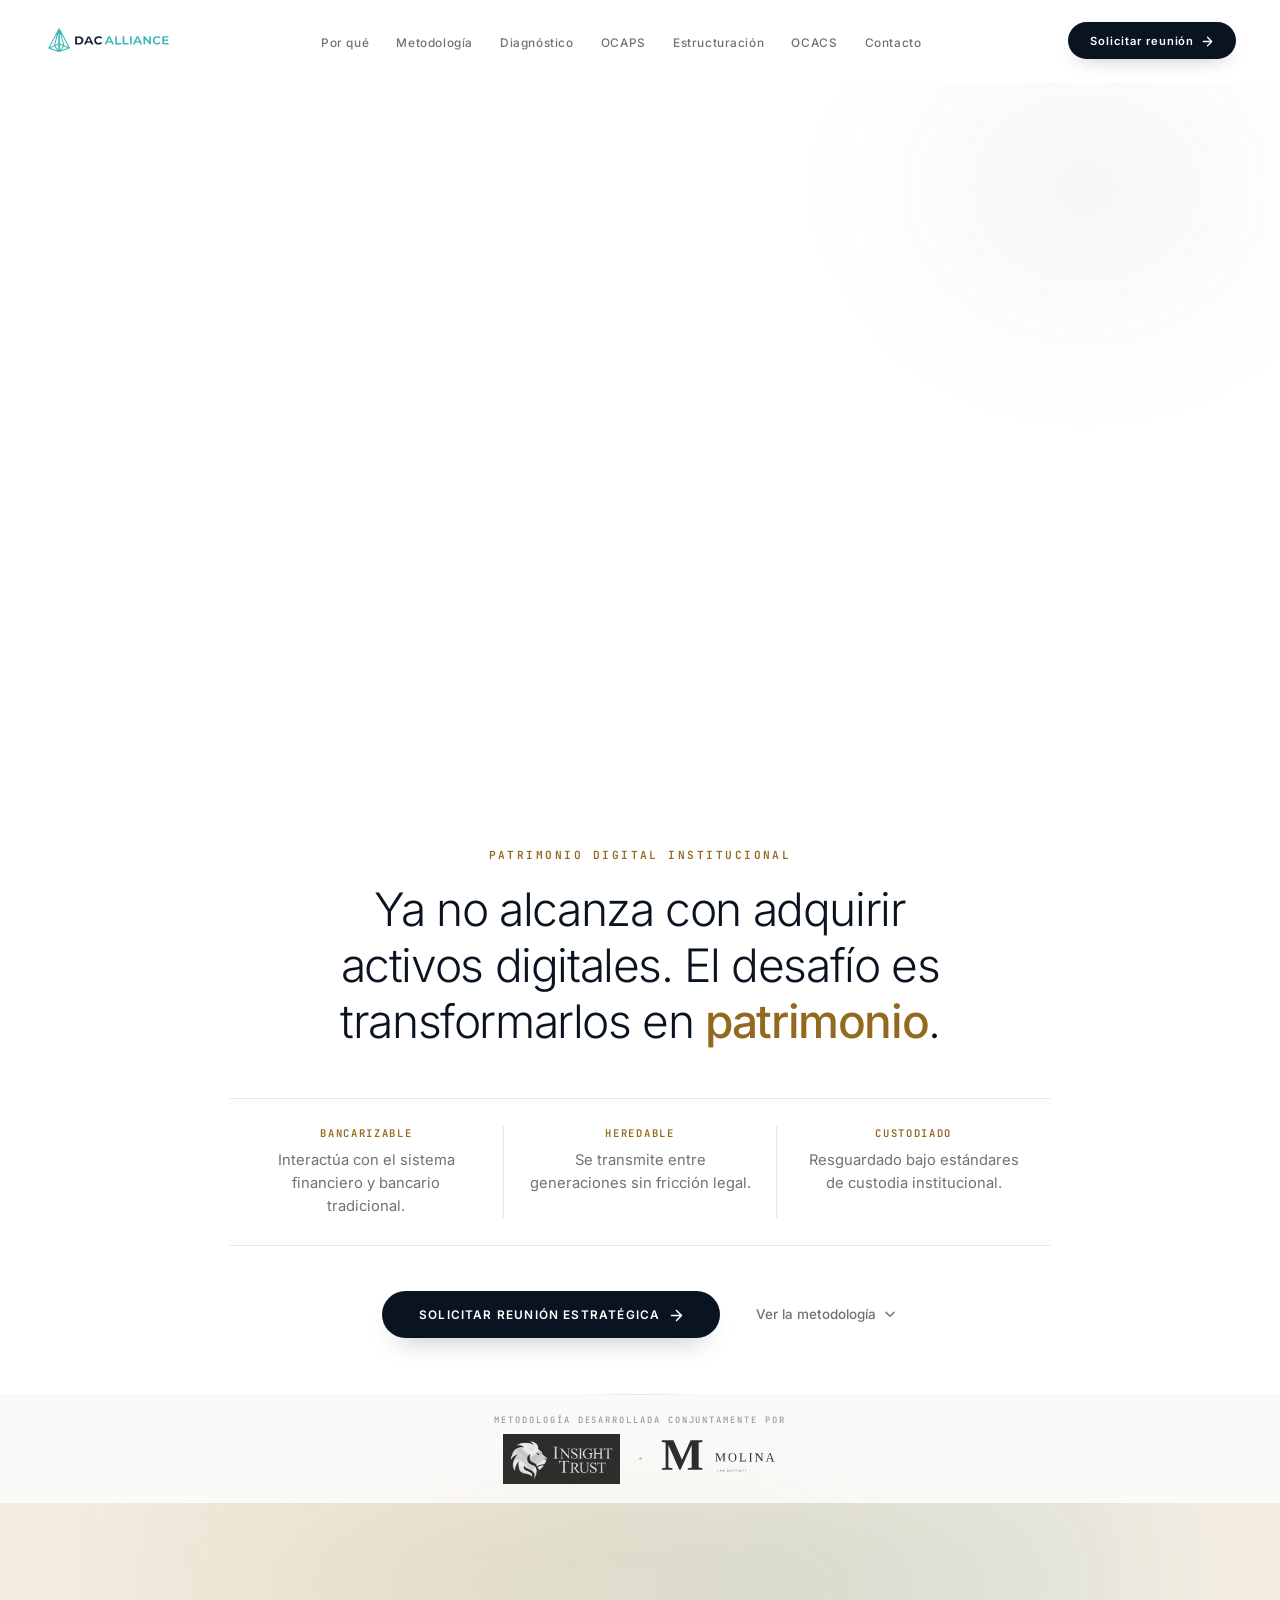
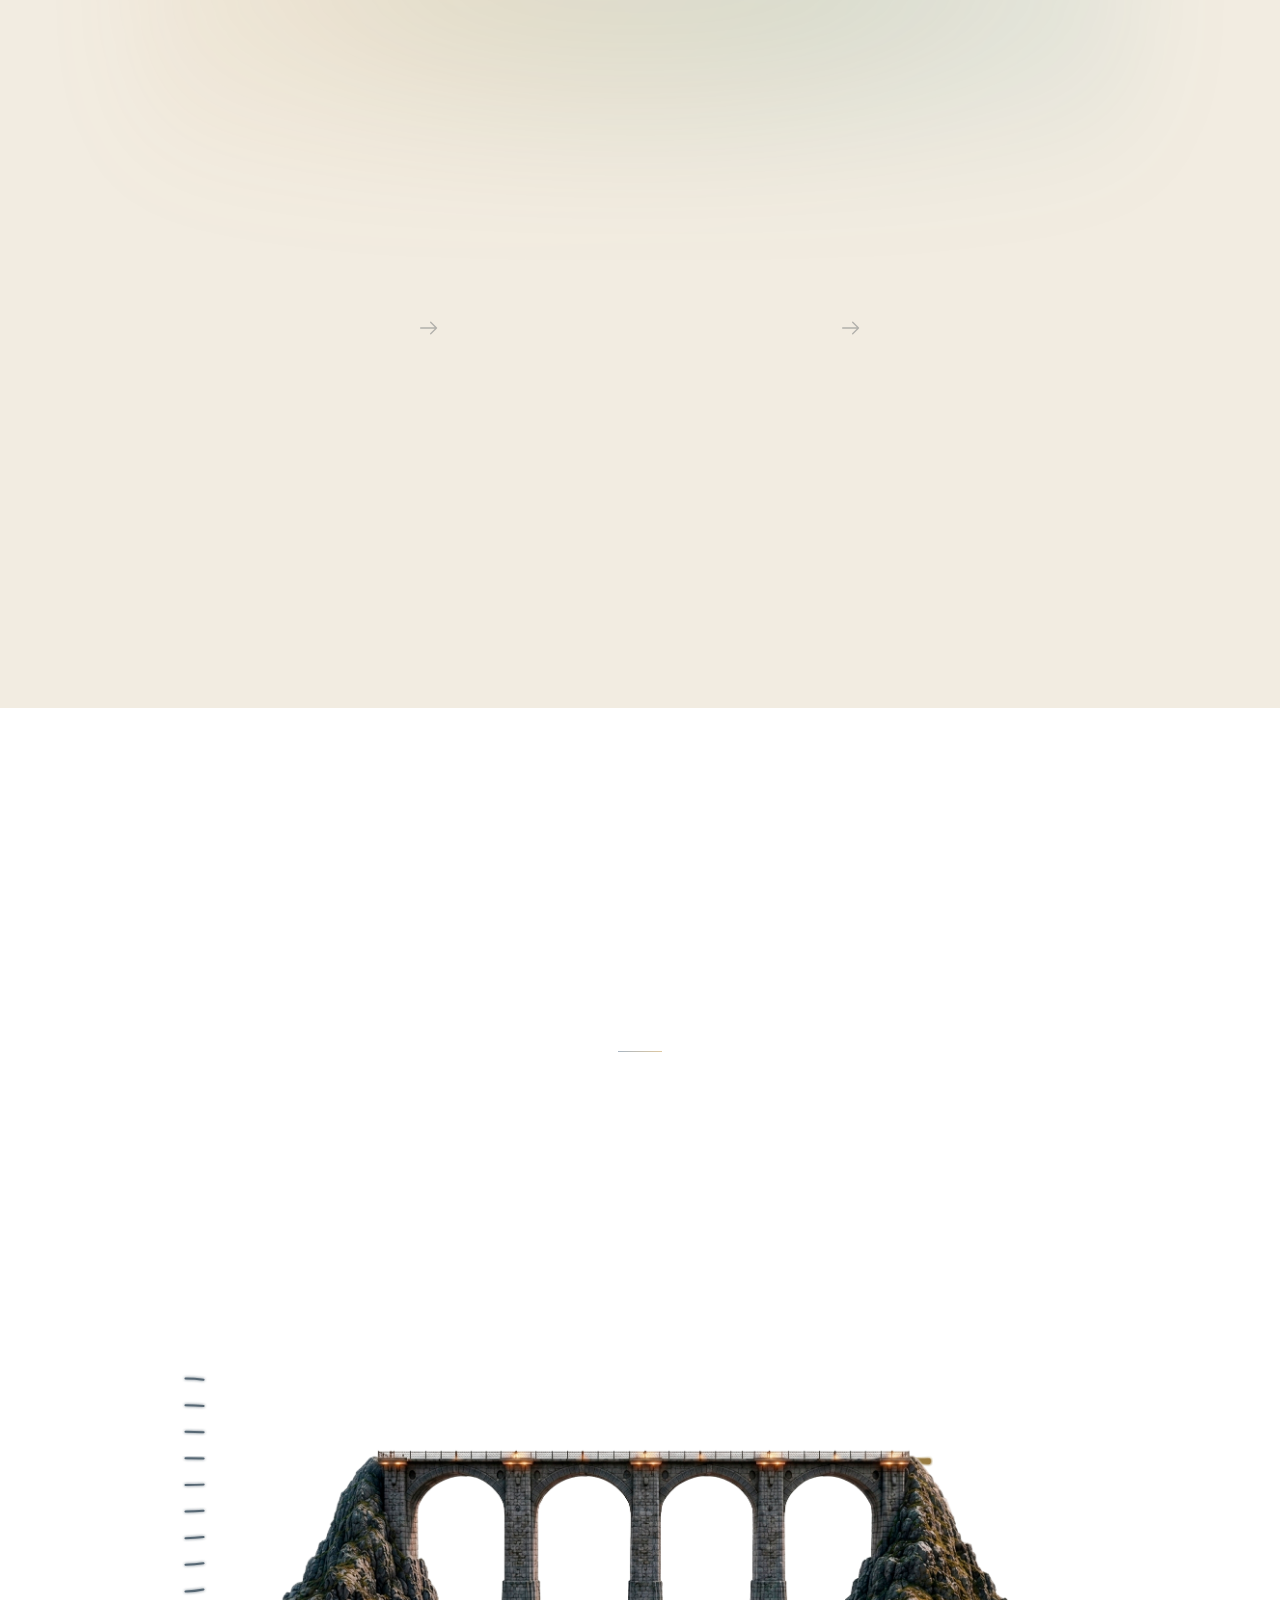
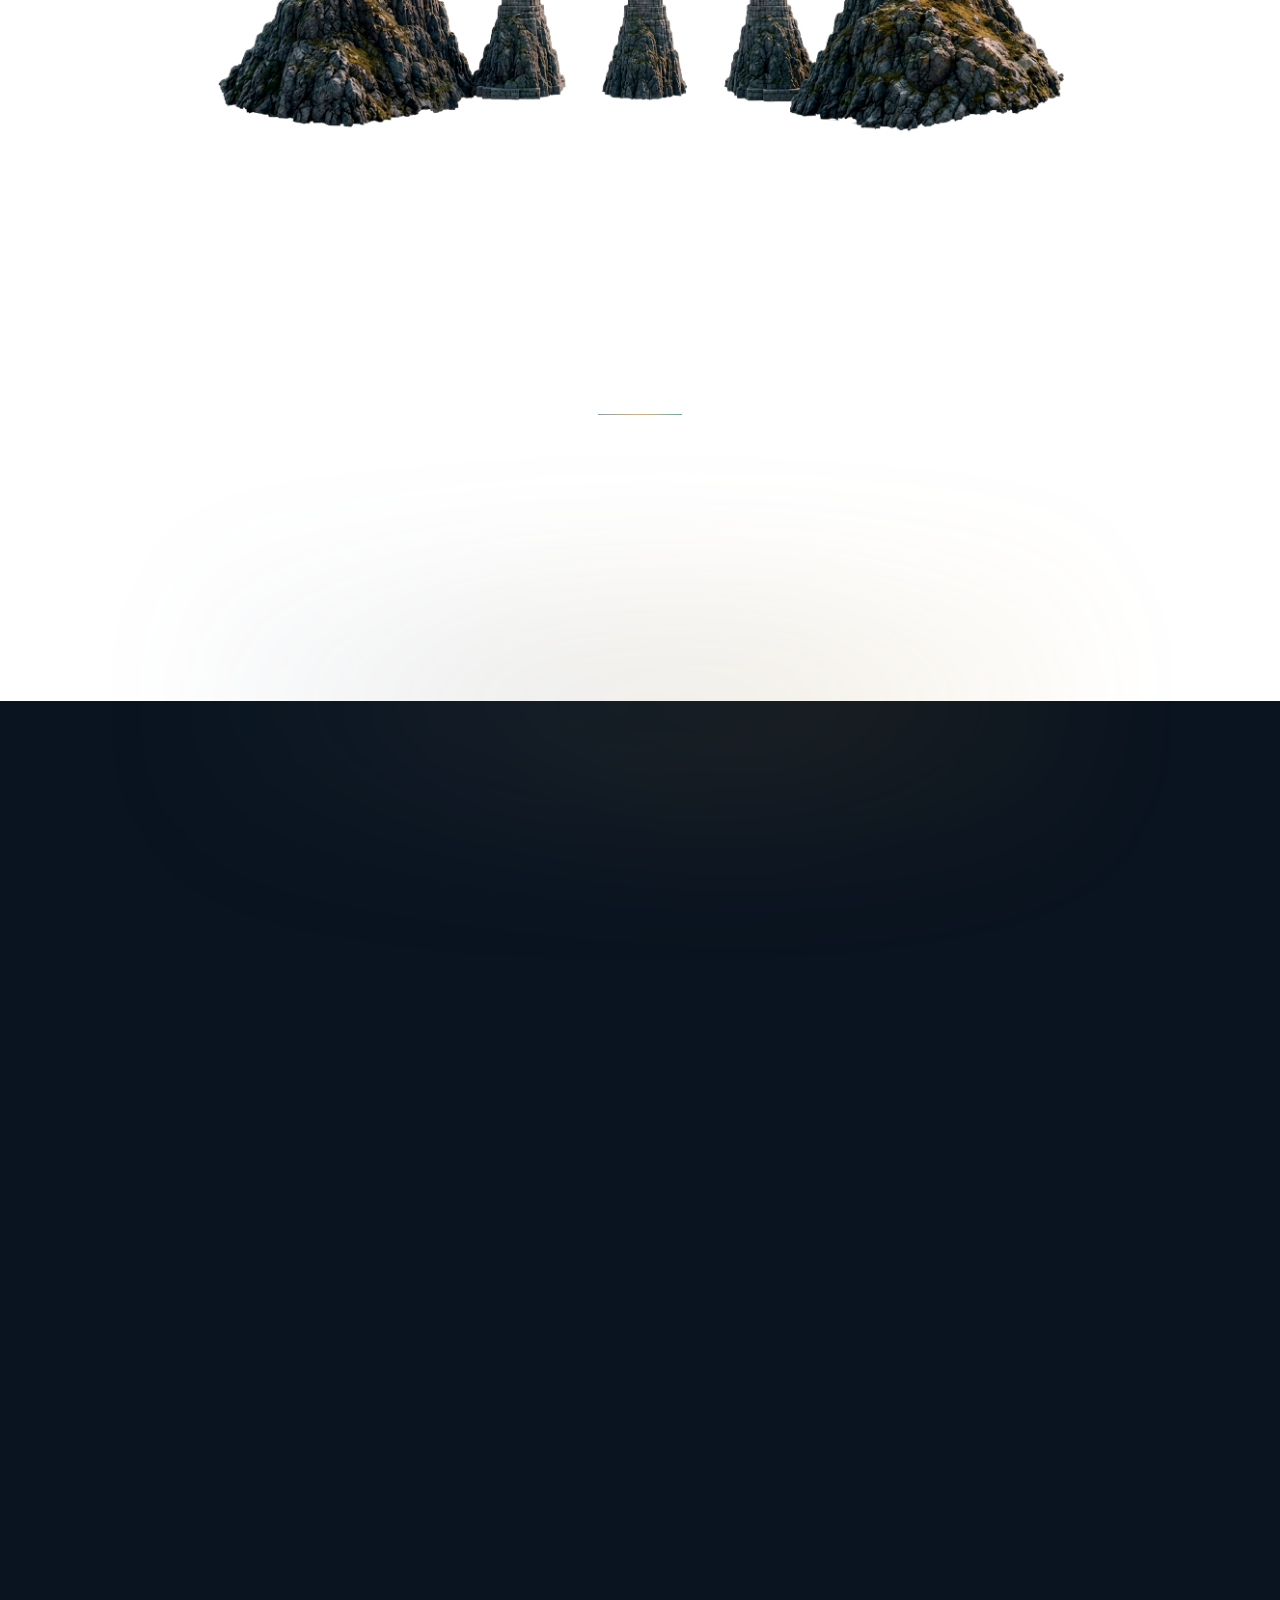
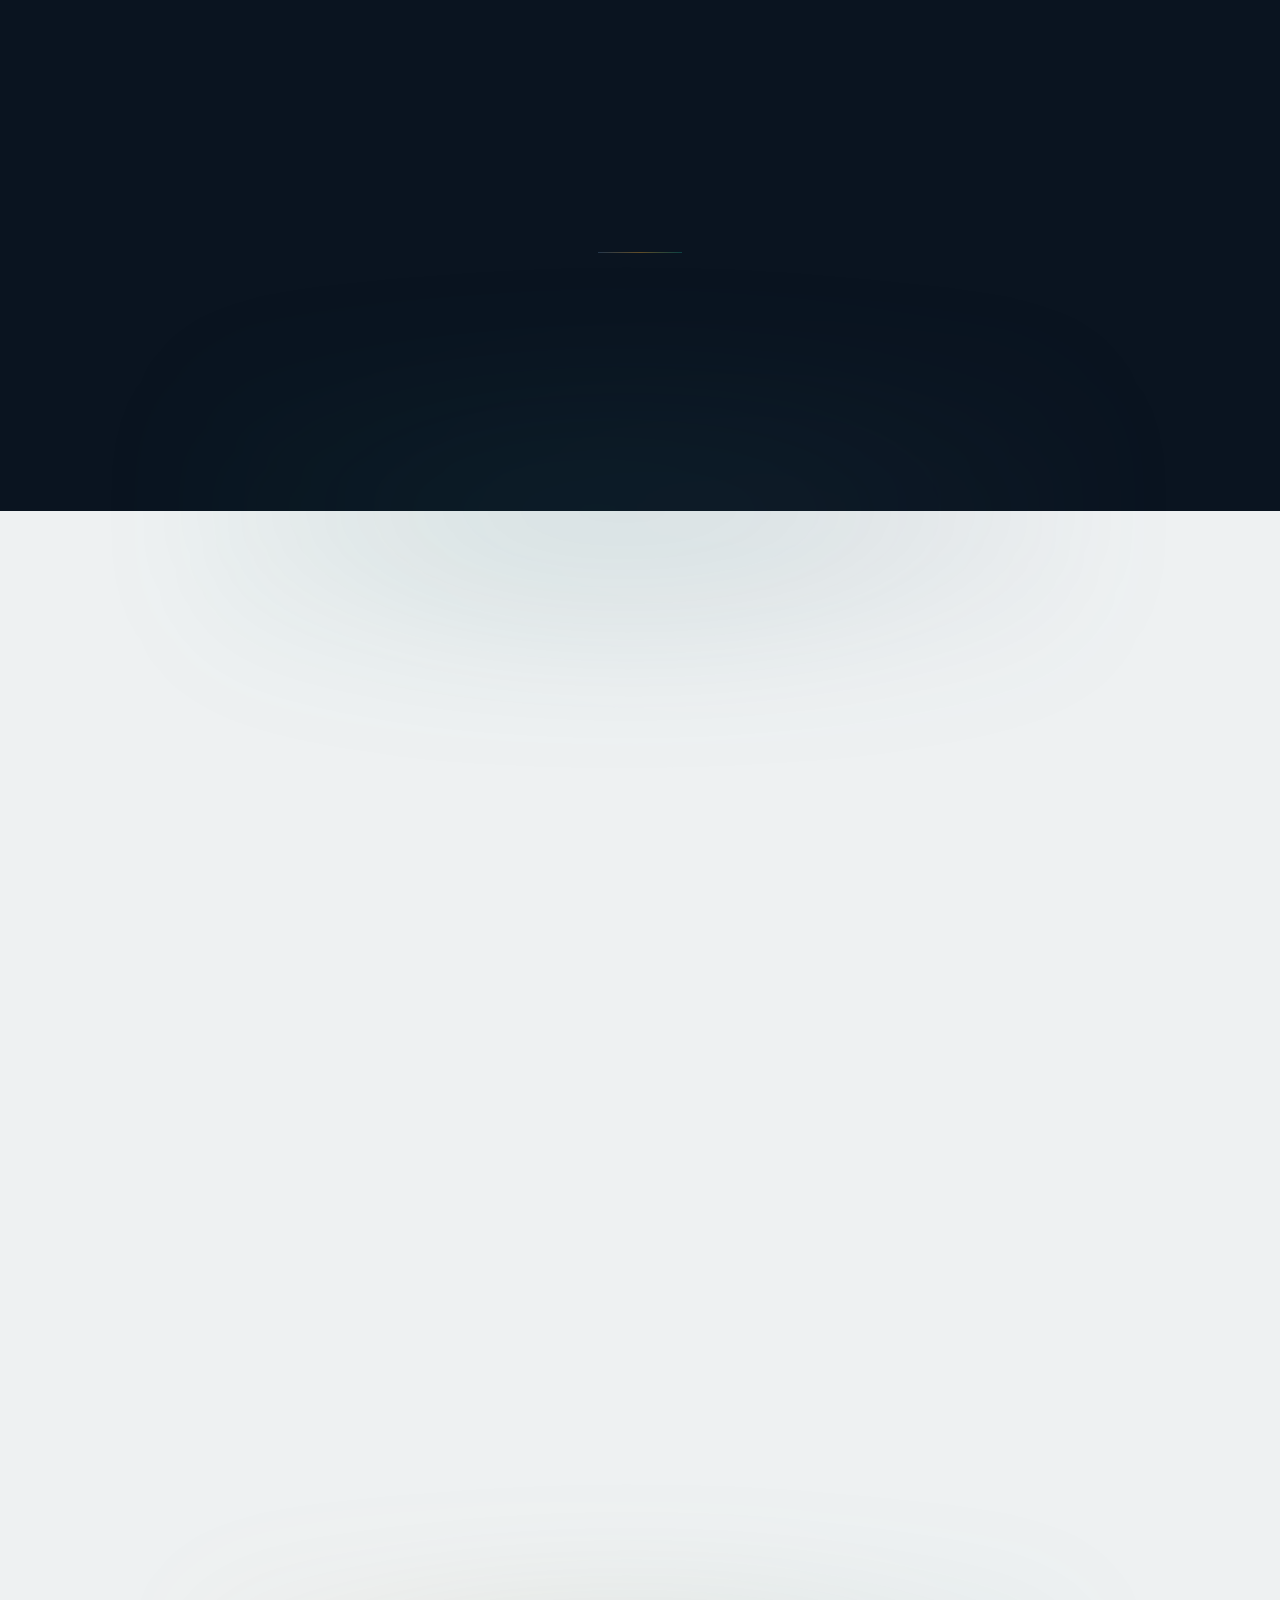
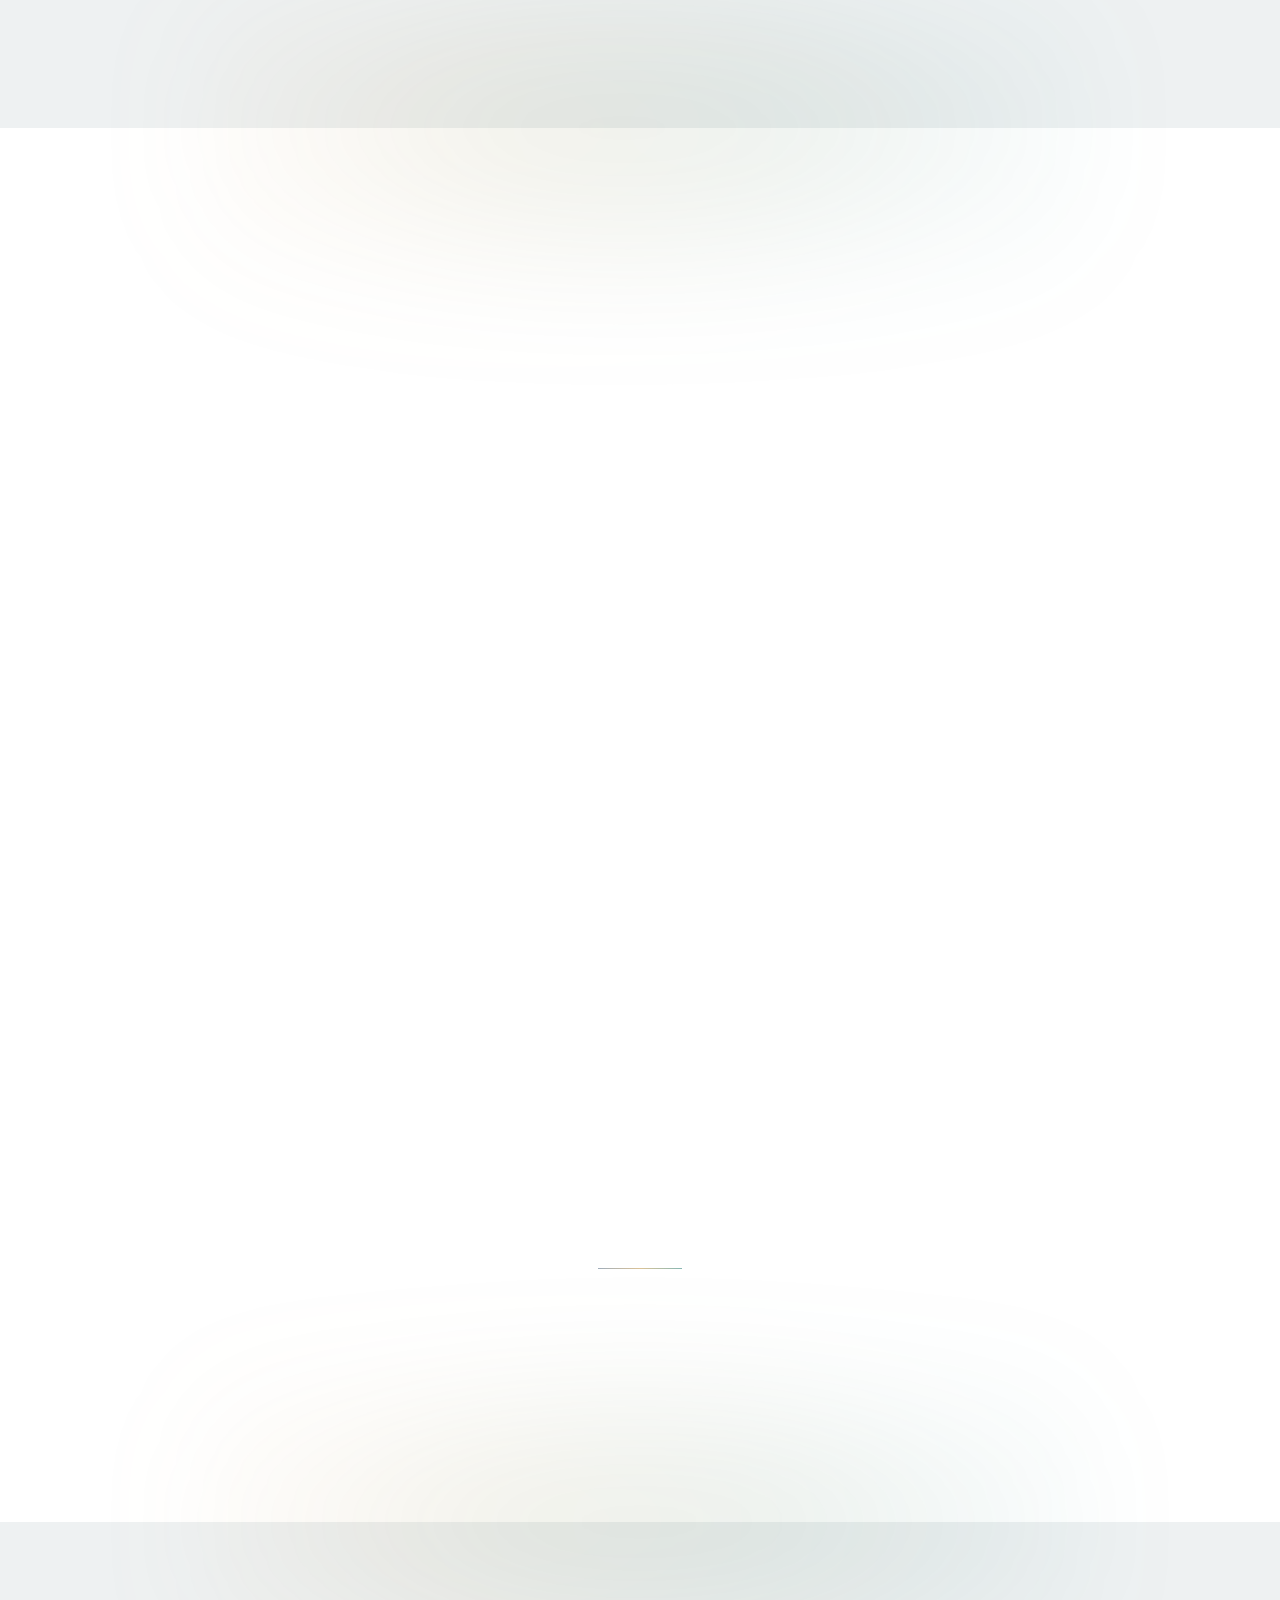
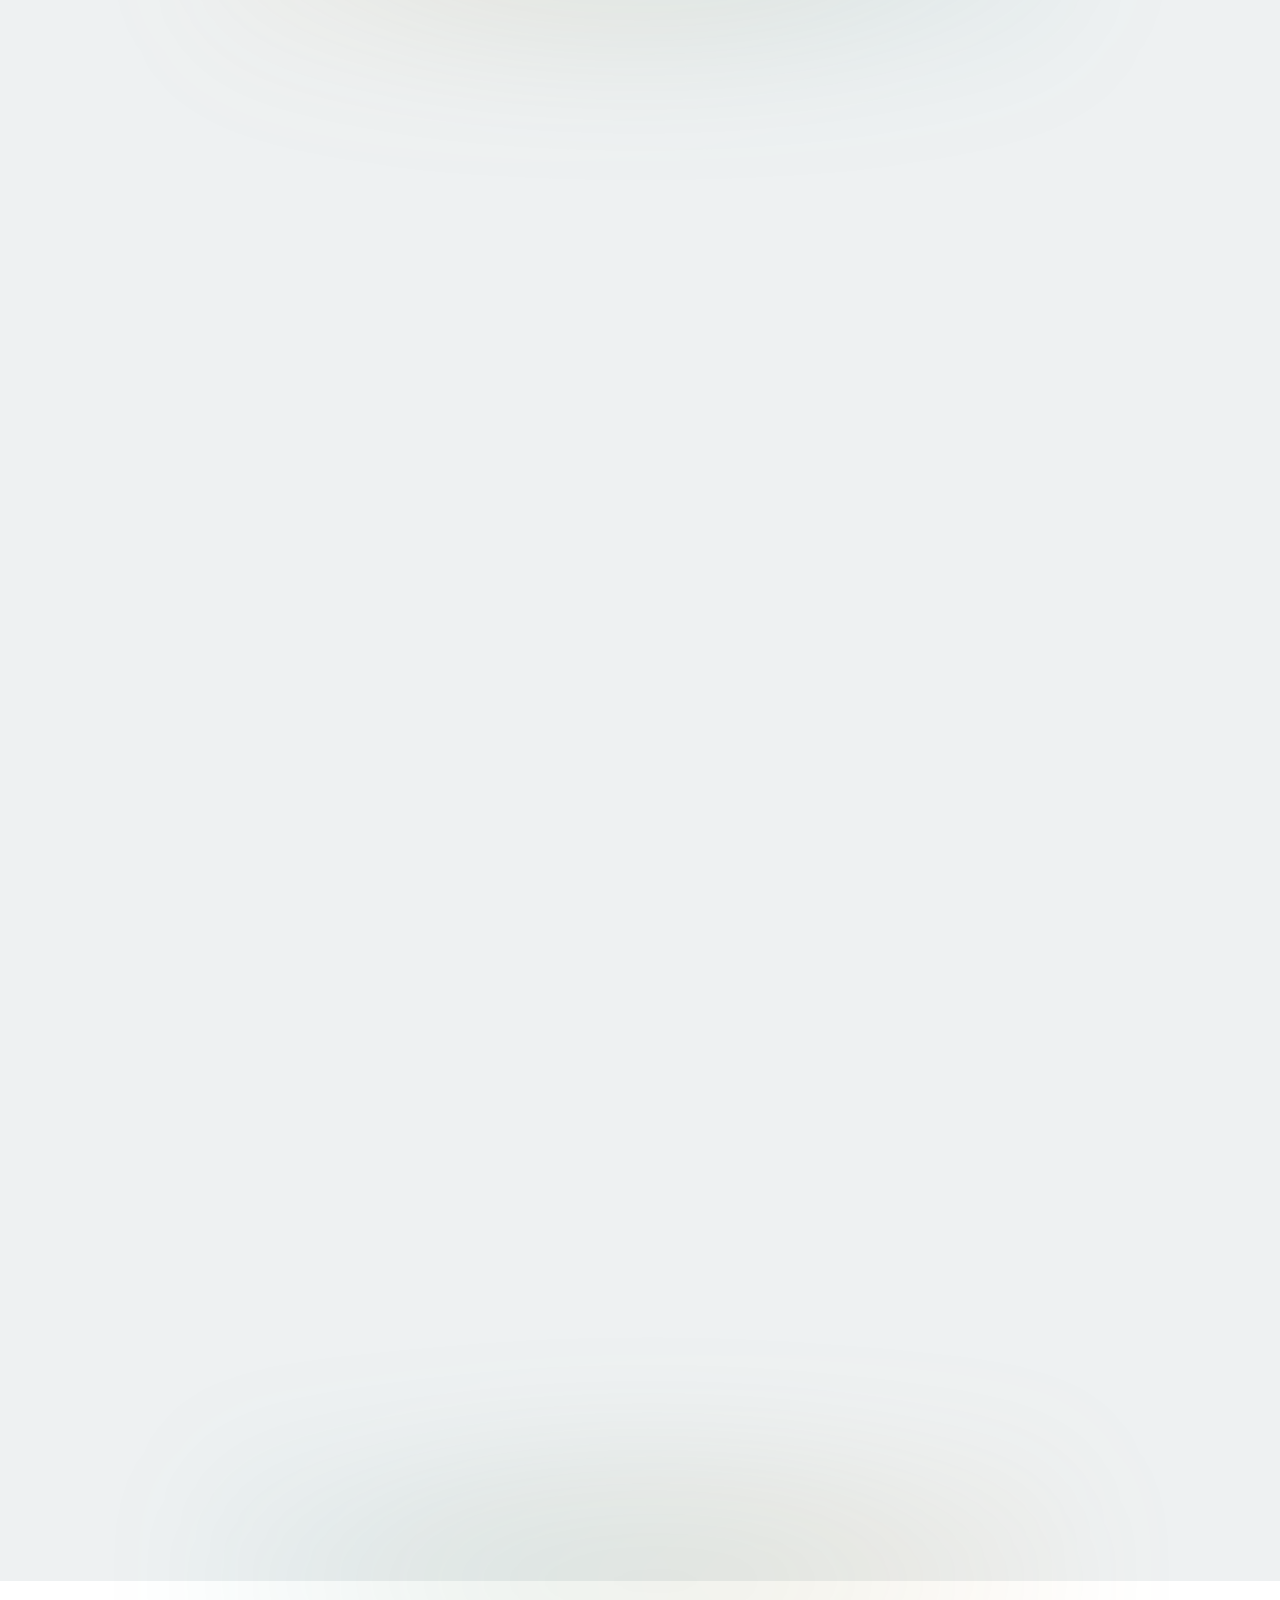
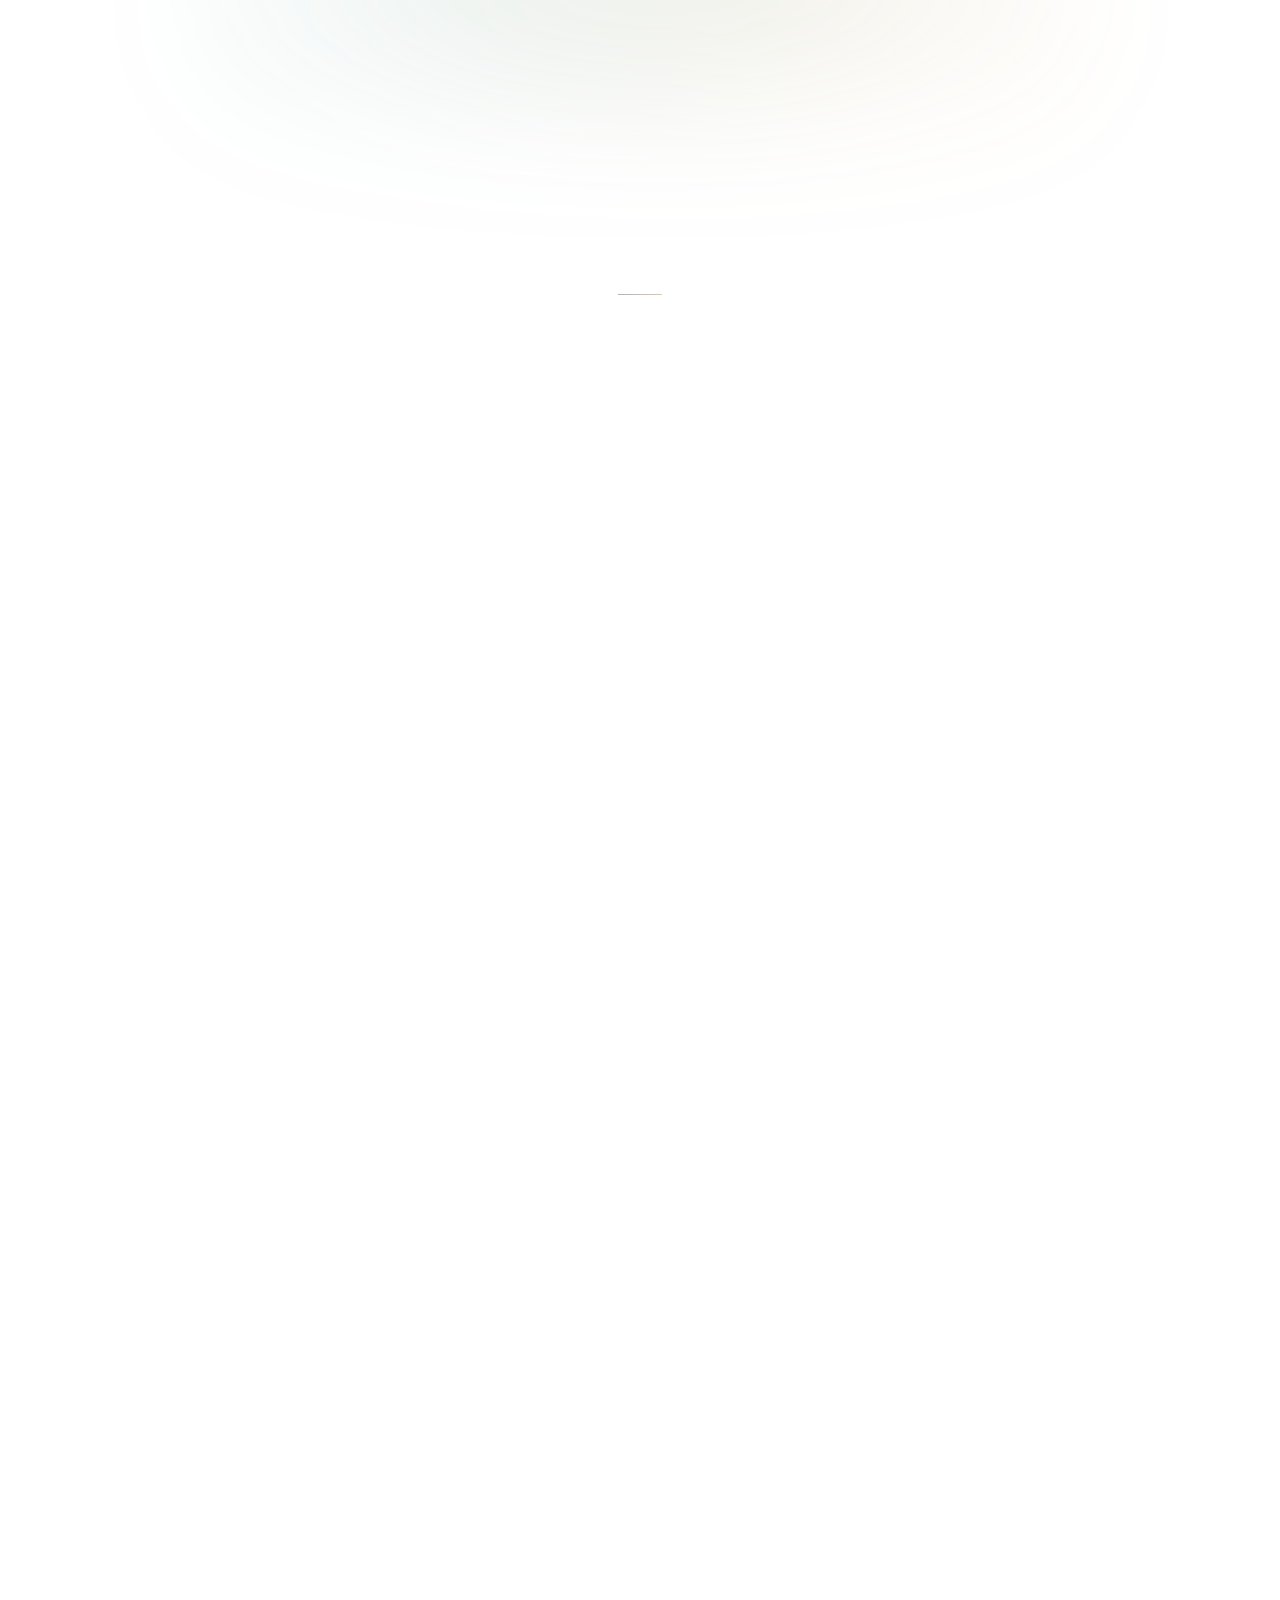
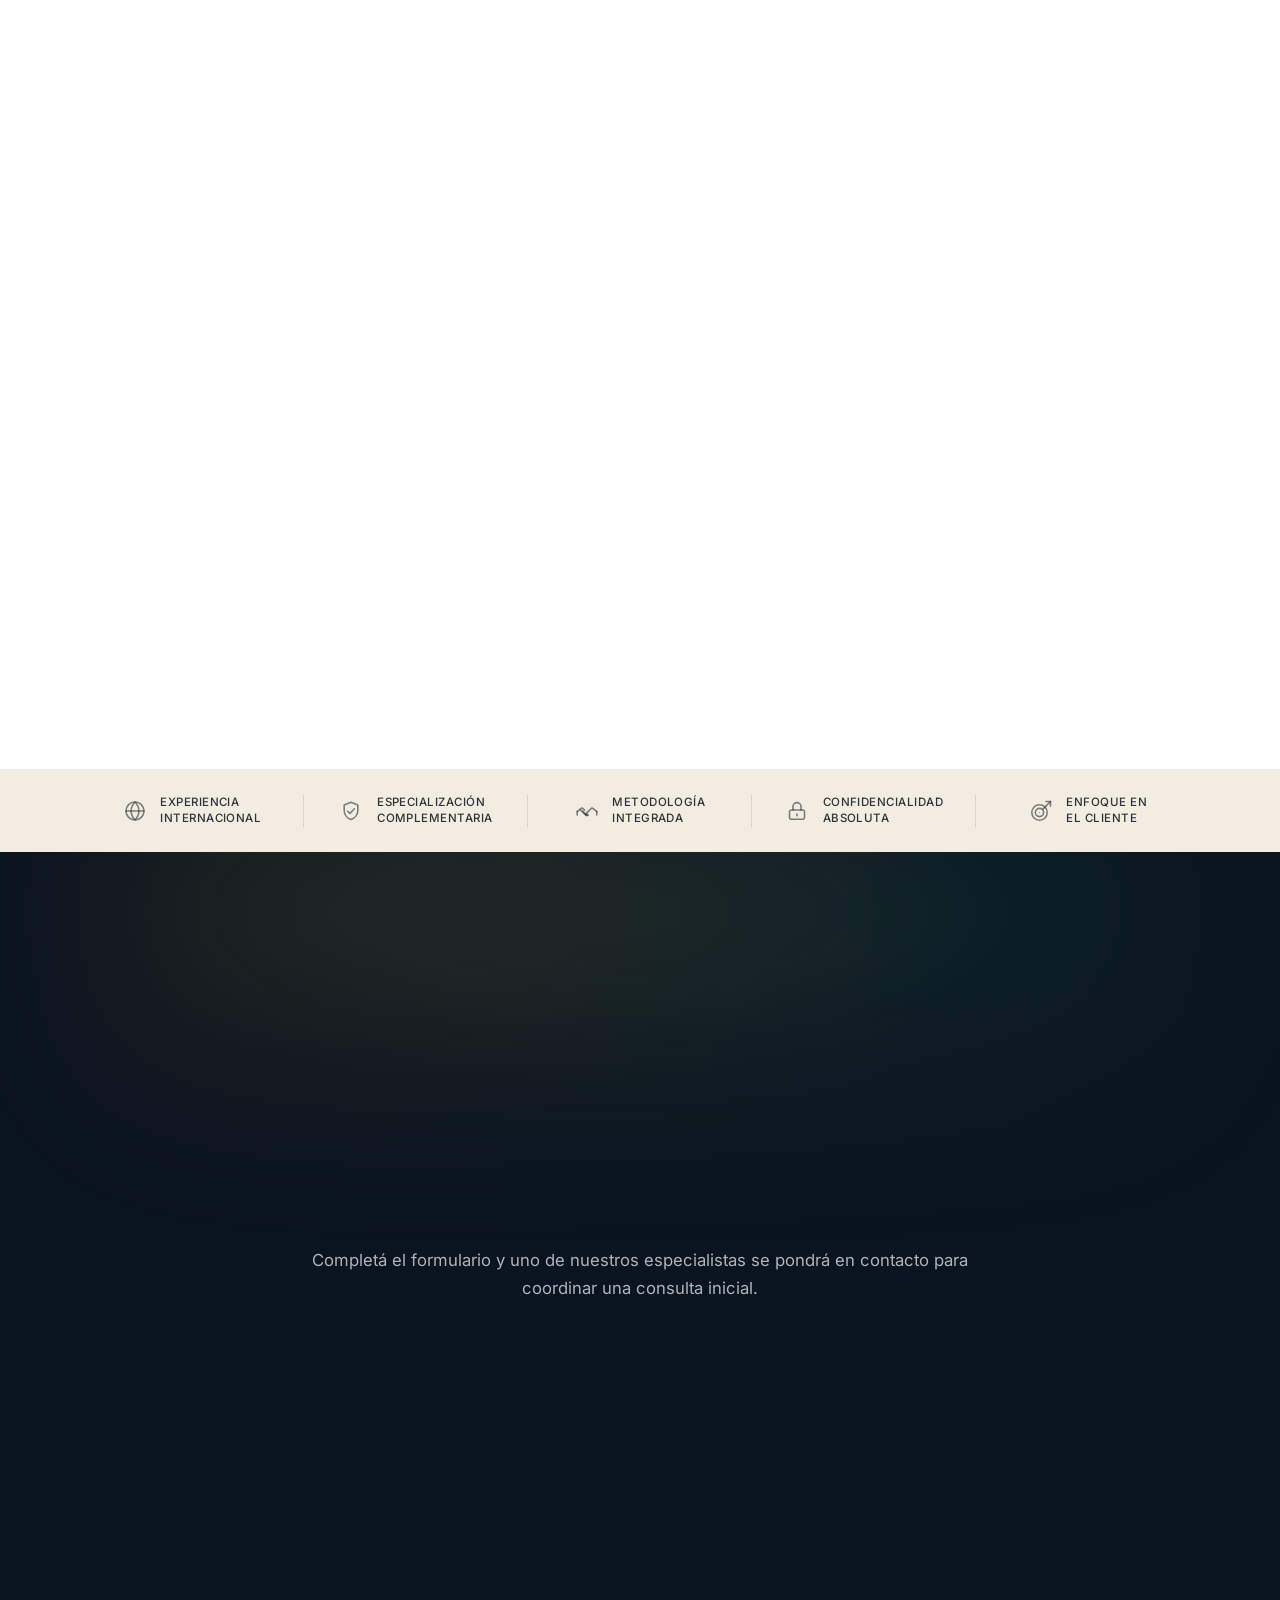
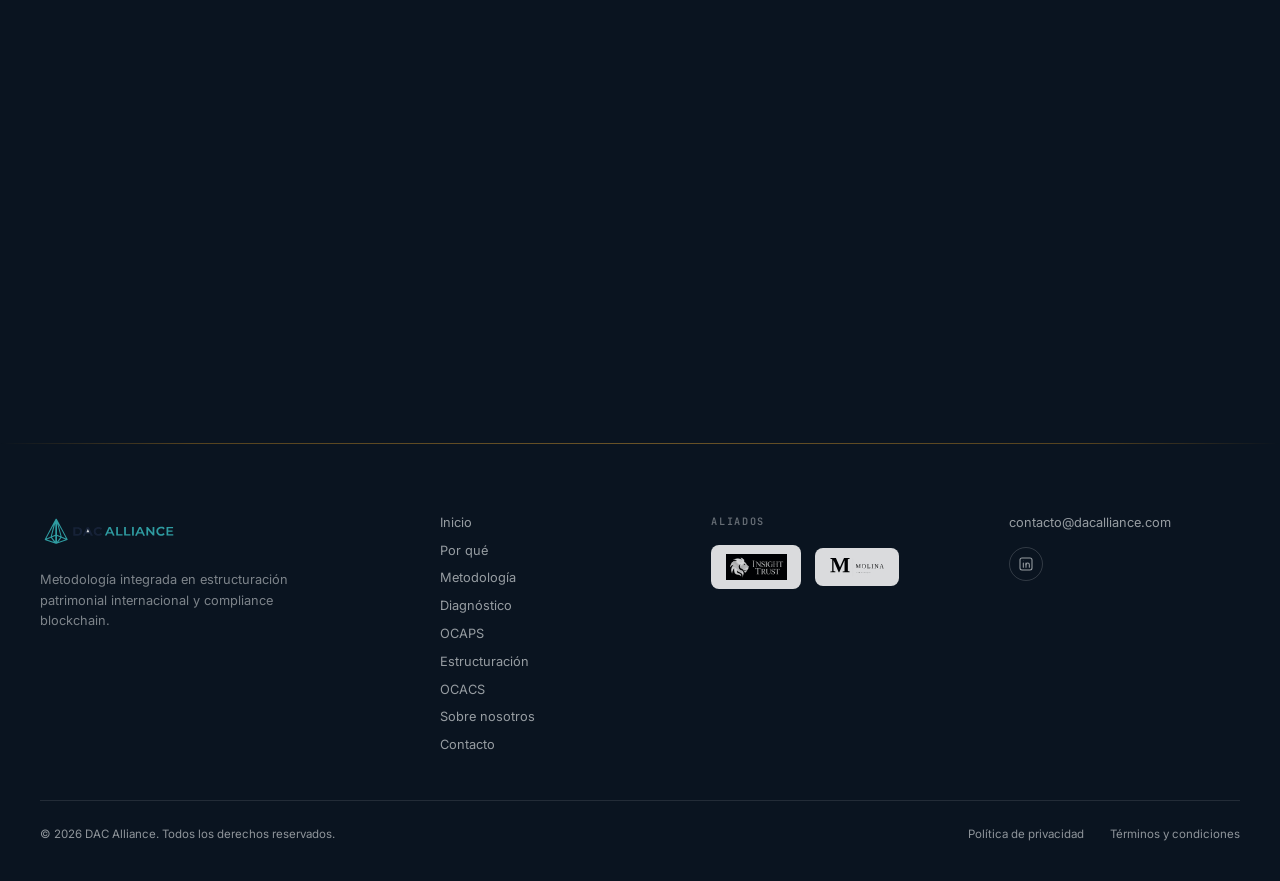
==== index.html @ b6e6c391 "j" ====
<!DOCTYPE html>
<html lang="es">
<head>
<meta charset="UTF-8">
<meta name="viewport" content="width=device-width, initial-scale=1">
<title>DAC Alliance — Patrimonio Digital Institucional</title>
<meta name="description" content="Metodología para transformar activos digitales dispersos en patrimonio digital: bancarizable, heredable y custodiado institucionalmente.">
<link rel="icon" type="image/svg+xml" href="LOGO_DAC.svg">
<meta name="referrer" content="strict-origin-when-cross-origin">
<meta http-equiv="Content-Security-Policy" content="default-src 'none'; script-src 'self'; style-src 'self'; img-src 'self' data:; media-src 'self'; font-src 'self'; connect-src 'self' https://formspree.io; object-src 'none'; base-uri 'none'; form-action 'self' https://formspree.io; upgrade-insecure-requests;">
<link rel="stylesheet" href="styles.css">
</head>
<body>

<!-- SCROLL PROGRESS -->
<div class="scroll-progress" aria-hidden="true"><span data-scroll-progress></span></div>

<!-- NAV -->
<nav class="nav" id="nav">
  <div class="nav-logo">
    <img src="LOGO_DAC.svg" alt="DAC Alliance" width="493" height="120.9">
  </div>
  <ul class="nav-links" id="navLinks">
    <li><a href="#origen">Por qué</a></li>
    <li><a href="#metodologia">Metodología</a></li>
    <li><a href="#diagnostico">Diagnóstico</a></li>
    <li><a href="#ocaps">OCAPS</a></li>
    <li><a href="#estructuracion">Estructuración</a></li>
    <li><a href="#ocacs">OCACS</a></li>
    <li><a href="#contacto">Contacto</a></li>
    <li class="nav-links-cta-item">
      <a class="nav-cta-mobile" href="#contacto">
        Solicitar reunión
        <svg width="11" height="11" viewBox="0 0 13 13" fill="none" aria-hidden="true">
          <path d="M1.5 6.5h10M6.5 1.5l5 5-5 5" stroke="currentColor" stroke-width="1.5" stroke-linecap="round" stroke-linejoin="round"/>
        </svg>
      </a>
    </li>
  </ul>
  <a class="nav-cta" href="#contacto" data-magnetic data-magnetic-strength="0.25">
    Solicitar reunión
    <svg width="11" height="11" viewBox="0 0 13 13" fill="none" aria-hidden="true">
      <path d="M1.5 6.5h10M6.5 1.5l5 5-5 5" stroke="currentColor" stroke-width="1.5" stroke-linecap="round" stroke-linejoin="round"/>
    </svg>
  </a>
  <button class="nav-toggle" id="navToggle" type="button" aria-label="Abrir menú" aria-expanded="false" aria-controls="navLinks">
    <span class="nav-toggle-bar" aria-hidden="true"></span>
    <span class="nav-toggle-bar" aria-hidden="true"></span>
    <span class="nav-toggle-bar" aria-hidden="true"></span>
  </button>
</nav>

<!-- HERO -->
<section class="hero hero-center-layout" id="inicio" aria-label="DAC Alliance — Hero">
  <div class="hero-center-inner">


    <!-- Imagen: protagonista, centrada en pantalla -->
    <div class="hero-visual-col">
      <div class="hero-visual-frame" id="heroVisualFrame" data-reveal>
        <video
          class="hero-visual-img"
          id="heroVideo"
          src="animation.mp4"
          width="1440"
          height="720"
          muted
          playsinline
          preload="metadata"
        ></video>
        <div class="hero-visual-glow" aria-hidden="true"></div>
        <div class="hero-cursor-glow" aria-hidden="true"></div>
      </div>
    </div>

    <!-- Mensaje: eyebrow + titular + ficha de atributos + acciones, debajo del video -->
    <div class="hero-message-col">
      <p class="hero-eyebrow" data-reveal>Patrimonio digital institucional</p>

      <h1 class="hero-headline" data-reveal>
        Ya no alcanza con adquirir activos digitales.
        El desafío es transformarlos en <em>patrimonio</em>.
      </h1>

      <div class="hero-facts" data-reveal>
        <div class="hero-fact">
          <span class="hero-fact-label">Bancarizable</span>
          <p class="hero-fact-desc">Interactúa con el sistema financiero y bancario tradicional.</p>
        </div>
        <div class="hero-fact">
          <span class="hero-fact-label">Heredable</span>
          <p class="hero-fact-desc">Se transmite entre generaciones sin fricción legal.</p>
        </div>
        <div class="hero-fact">
          <span class="hero-fact-label">Custodiado</span>
          <p class="hero-fact-desc">Resguardado bajo estándares de custodia institucional.</p>
        </div>
      </div>

      <div class="hero-actions" data-reveal>
        <a class="hero-cta hero-cta--split" href="#contacto" data-magnetic data-magnetic-strength="0.2">
          <span>Solicitar reunión estratégica</span>
          <svg width="13" height="13" viewBox="0 0 13 13" fill="none" aria-hidden="true">
            <path d="M1.5 6.5h10M6.5 1.5l5 5-5 5" stroke="currentColor" stroke-width="1.5" stroke-linecap="round" stroke-linejoin="round"/>
          </svg>
        </a>
        <a class="hero-cta-secondary" href="#metodologia">
          <span>Ver la metodología</span>
          <svg width="12" height="12" viewBox="0 0 13 13" fill="none" aria-hidden="true">
            <path d="M2 4.5l4.5 4.5 4.5-4.5" stroke="currentColor" stroke-width="1.5" stroke-linecap="round" stroke-linejoin="round"/>
          </svg>
        </a>
      </div>
    </div>

  </div>
</section>

<!-- PARTNER SEPARATOR -->
<div class="partner-separator">
  <p class="partner-separator-label">Metodología desarrollada conjuntamente por</p>
  <div class="partner-separator-names">
    <a href="https://insight-trust.com/" target="_blank" rel="noopener noreferrer" class="partner-separator-logo-link" aria-label="Insight Trust">
      <img src="logo_insight.jpg" alt="Insight Trust" class="partner-separator-logo partner-separator-logo--insight">
    </a>
    <span class="partner-separator-glyph" aria-hidden="true"></span>
    <a href="https://www.molinalawboutique.es/" target="_blank" rel="noopener noreferrer" class="partner-separator-logo-link" aria-label="Molina Law Boutique">
      <img src="logo_molina.svg" alt="Molina Law Boutique" class="partner-separator-logo partner-separator-logo--molina">
    </a>
  </div>
</div>

<!-- ORIGIN -->
<section class="origin" id="origen" aria-label="Por qué nace DAC Alliance">
  <div class="origin-head">
    <p class="eyebrow origin-eyebrow reveal-up">
      <span class="eyebrow-mark" aria-hidden="true"></span>
      <span>Por qué existimos</span>
    </p>
    <h2 class="origin-title h2-medio reveal-up">¿Por qué nace <em>DAC Alliance</em>?</h2>
    <p class="origin-lede reveal-up">El mercado de activos digitales ha madurado. Pero la mayoría de los holders aún no han logrado dar el salto de convertir sus activos digitales en un <strong>patrimonio digital transgeneracional</strong>, heredable, bien estructurado, eficiente fiscal y operativamente.</p>
  </div>

  <div class="origin-stages">

    <article class="stage stage--gold reveal-up">
      <div class="stage-circle">
        <img src="logos_c.svg" alt="Íconos de activos digitales: XRP, Ethereum, USDC, HBAR, QNT y otros" class="stage-icon stage-icon--logos">
      </div>
      <p class="stage-label">Primera generación</p>
      <h3 class="stage-title">Comprar activos digitales</h3>
      <p class="stage-desc">El foco estaba en adquirir activos digitales de alto potencial.</p>
    </article>

    <div class="stage-arrow" aria-hidden="true">
      <svg viewBox="0 0 24 24" fill="none" stroke="currentColor" stroke-width="1.6" stroke-linecap="round" stroke-linejoin="round"><path d="M2 12h18M14 5l7 7-7 7"/></svg>
    </div>

    <article class="stage stage--ink reveal-up">
      <div class="stage-circle">
        <svg class="stage-icon" viewBox="0 0 48 48" fill="none" role="img" aria-label="Billetera digital con verificación de seguridad">
          <g stroke="currentColor" stroke-width="1.6" stroke-linecap="round" stroke-linejoin="round">
            <path d="M8 17c0-2.1 1.7-3.8 3.8-3.8h19.8l5.4 5.4"/>
            <rect x="8" y="17" width="32" height="19" rx="3.2"/>
            <circle cx="33" cy="26.5" r="1.4" fill="currentColor" stroke="none"/>
          </g>
          <path d="M14.5 27.2c0-1.3 1.1-2.4 2.4-2.4h4.6c1.3 0 2.4 1.1 2.4 2.4v3.5c0 3.1-2.3 5.1-4.7 6.1-2.4-1-4.7-3-4.7-6.1v-3.5z" fill="var(--paper)" stroke="currentColor" stroke-width="1.4" stroke-linejoin="round"/>
          <path d="M17 29.3l1.5 1.5 2.8-3.1" stroke="currentColor" stroke-width="1.5" stroke-linecap="round" stroke-linejoin="round"/>
        </svg>
      </div>
      <p class="stage-label">Segunda generación</p>
      <h3 class="stage-title">Custodiarlos correctamente</h3>
      <p class="stage-desc">El foco pasó a la seguridad: wallets, exchanges, backups y gestión de claves privadas.</p>
    </article>

    <div class="stage-arrow" aria-hidden="true">
      <svg viewBox="0 0 24 24" fill="none" stroke="currentColor" stroke-width="1.6" stroke-linecap="round" stroke-linejoin="round"><path d="M2 12h18M14 5l7 7-7 7"/></svg>
    </div>

    <article class="stage stage--teal reveal-up">
      <div class="stage-circle">
        <svg class="stage-icon" viewBox="0 0 48 48" fill="none" stroke="currentColor" stroke-width="1.6" stroke-linecap="round" stroke-linejoin="round" role="img" aria-label="Edificio institucional bancario">
          <path d="M24 8l16 10H8L24 8z"/>
          <path d="M9 21h30"/>
          <path d="M11 21v14M18.3 21v14M29.7 21v14M37 21v14"/>
          <path d="M7 38h34"/>
        </svg>
      </div>
      <p class="stage-label">Tercera generación</p>
      <h3 class="stage-title">¿Cómo convertirlos en patrimonio institucional?</h3>
      <p class="stage-desc">Hoy el desafío es estructurar, documentar y organizar para interactuar con el sistema bancario, TradFi y DeFi.</p>
    </article>

  </div>
</section>

<!-- METODOLOGÍA -->
<section id="metodologia" aria-label="Nuestra metodología">

  <div class="meth-header">
    <p class="eyebrow reveal-up">
      <span class="eyebrow-mark" aria-hidden="true"></span>
      <span>Nuestra metodología</span>
    </p>
    <h2 class="meth-title h2-largo reveal-up">El puente para transformar activos digitales dispersos en patrimonio digital institucional.</h2>
    <div class="hero-divider" aria-hidden="true"></div>
    <p class="meth-subtitle reveal-up">Metodología propia que coordina disciplinas y procesos para construir un patrimonio preparado para interactuar con el ecosistema institucional.</p>
  </div>

  <!-- DESKTOP / TABLET -->
  <div class="meth-desktop">
    <div class="bridge-wrapper">

      <div class="bridge-row">

      <!-- Hilos SVG: dibujados por JS (initBridgeWires), quedan detrás del puente -->
      <svg class="bridge-wires" aria-hidden="true">
        <defs>
          <linearGradient id="bridgeFlowGradient" gradientUnits="userSpaceOnUse" x1="0" y1="0" x2="0" y2="0">
            <stop offset="0%"></stop>
            <stop offset="100%"></stop>
          </linearGradient>
          <filter id="bridgeFlowGlow" x="-60%" y="-60%" width="220%" height="220%">
            <feGaussianBlur stdDeviation="1.4" result="blur"></feGaussianBlur>
            <feMerge>
              <feMergeNode in="blur"></feMergeNode>
              <feMergeNode in="SourceGraphic"></feMergeNode>
            </feMerge>
          </filter>
        </defs>
        <g class="wire-lines"></g>
      </svg>

      <div class="eco-panel eco-left reveal-up" aria-label="Ecosistema digital de origen">
        <h5>Ecosistema Digital</h5>
        <ul>
          <li><span class="eco-dot" aria-hidden="true"></span><svg class="eco-icon" viewBox="0 0 24 24" fill="none" stroke="currentColor" stroke-width="1.6" stroke-linecap="round" stroke-linejoin="round" aria-hidden="true"><rect x="3" y="7" width="18" height="12" rx="2"/><path d="M3 10h18"/><circle cx="17" cy="14" r="1" fill="currentColor" stroke="none"/></svg> Wallets</li>
          <li><span class="eco-dot" aria-hidden="true"></span><svg class="eco-icon" viewBox="0 0 24 24" fill="none" stroke="currentColor" stroke-width="1.6" stroke-linecap="round" stroke-linejoin="round" aria-hidden="true"><path d="M3 8h14M13 4l4 4-4 4"/><path d="M21 16H7M11 12l-4 4 4 4"/></svg> Exchanges</li>
          <li><span class="eco-dot" aria-hidden="true"></span><svg class="eco-icon" viewBox="0 0 24 24" fill="none" stroke="currentColor" stroke-width="1.6" stroke-linecap="round" stroke-linejoin="round" aria-hidden="true"><circle cx="6" cy="18" r="2.2"/><circle cx="18" cy="18" r="2.2"/><circle cx="12" cy="6" r="2.2"/><path d="M7.6 16.3L10.6 8M16.4 16.3L13.4 8"/></svg> DeFi</li>
          <li><span class="eco-dot" aria-hidden="true"></span><svg class="eco-icon" viewBox="0 0 24 24" fill="none" stroke="currentColor" stroke-width="1.6" aria-hidden="true"><circle cx="12" cy="12" r="8"/><circle cx="12" cy="12" r="3.4"/></svg> Tokens</li>
          <li><span class="eco-dot" aria-hidden="true"></span><svg class="eco-icon" viewBox="0 0 24 24" fill="none" stroke="currentColor" stroke-width="1.6" stroke-linecap="round" stroke-linejoin="round" aria-hidden="true"><rect x="4" y="4" width="16" height="16" rx="2"/><path d="M4 15.5l4.5-4.5 4 4 3.5-3.5L20 15"/><circle cx="8.5" cy="8.5" r="1.3" fill="currentColor" stroke="none"/></svg> NFTs</li>
          <li><span class="eco-dot" aria-hidden="true"></span><svg class="eco-icon" viewBox="0 0 24 24" fill="none" stroke="currentColor" stroke-width="1.6" stroke-linecap="round" stroke-linejoin="round" aria-hidden="true"><path d="M12 3l7 3v6c0 5-3.5 7.5-7 9-3.5-1.5-7-4-7-9V6l7-3z"/></svg> Custodia</li>
          <li><span class="eco-dot" aria-hidden="true"></span><svg class="eco-icon" viewBox="0 0 24 24" fill="none" stroke="currentColor" stroke-width="1.6" stroke-linecap="round" stroke-linejoin="round" aria-hidden="true"><path d="M12 3l7.8 4.5v9L12 21l-7.8-4.5v-9L12 3z"/></svg> DAOs</li>
          <li><span class="eco-dot" aria-hidden="true"></span><svg class="eco-icon" viewBox="0 0 24 24" fill="none" stroke="currentColor" stroke-width="1.6" stroke-linecap="round" stroke-linejoin="round" aria-hidden="true"><path d="M12 3l9 5-9 5-9-5 9-5z"/><path d="M3 14.5l9 5 9-5"/></svg> Staking</li>
          <li><span class="eco-dot" aria-hidden="true"></span><svg class="eco-icon" viewBox="0 0 24 24" fill="none" stroke="currentColor" stroke-width="1.6" stroke-linecap="round" aria-hidden="true"><circle cx="12" cy="12" r="8"/><path d="M12 8v8M8 12h8"/></svg> y otros</li>
        </ul>
      </div>

      <div class="bridge-center">

        <div class="hotspot-row">
          <div class="hotspot reveal-up">
            <span class="hotspot-num">1</span>
            <h4>Diagnóstico<br>Estratégico</h4>
            <p>Comprendemos tu patrimonio digital, tus objetivos y tu situación actual.</p>
          </div>

          <div class="hotspot reveal-up">
            <span class="hotspot-num">2</span>
            <h4>OCAPS</h4>
            <p class="hotspot-small">On-Chain Asset Patrimony Statement</p>
            <p>Documentamos y verificamos tus activos digitales en la blockchain.</p>
          </div>

          <div class="hotspot reveal-up">
            <span class="hotspot-num">3</span>
            <h4>Estructuración<br>Patrimonial</h4>
            <p>Diseñamos la arquitectura jurídica, fiscal y fiduciaria más adecuada para tu patrimonio y objetivos.</p>
          </div>

          <div class="hotspot reveal-up">
            <span class="hotspot-num">4</span>
            <h4>OCACS</h4>
            <p class="hotspot-small">On-Chain Asset Compliance Statement</p>
            <p>Preparamos la documentación y el cumplimiento normativo para interactuar con el ecosistema institucional.</p>
          </div>
        </div>

        <div class="pillar-icon-row">
          <div class="pillar-icon reveal-up" aria-hidden="true">
            <svg viewBox="0 0 24 24" fill="none" stroke="currentColor" stroke-width="1.7" stroke-linecap="round" stroke-linejoin="round"><circle cx="11" cy="11" r="7"/><path d="M21 21l-4.35-4.35"/></svg>
          </div>
          <div class="pillar-icon reveal-up" aria-hidden="true">
            <svg viewBox="0 0 24 24" fill="none" stroke="currentColor" stroke-width="1.7" stroke-linecap="round" stroke-linejoin="round"><path d="M14 2H6a2 2 0 00-2 2v16a2 2 0 002 2h12a2 2 0 002-2V8z"/><path d="M14 2v6h6"/><path d="M9 15l2 2 4-4"/></svg>
          </div>
          <div class="pillar-icon reveal-up" aria-hidden="true">
            <svg viewBox="0 0 24 24" fill="none" stroke="currentColor" stroke-width="1.7" stroke-linecap="round" stroke-linejoin="round"><path d="M12 3l9 5H3z"/><path d="M5.5 10v9M12 10v9M18.5 10v9"/><path d="M3 21h18"/></svg>
          </div>
          <div class="pillar-icon reveal-up" aria-hidden="true">
            <svg viewBox="0 0 24 24" fill="none" stroke="currentColor" stroke-width="1.7" stroke-linecap="round" stroke-linejoin="round"><path d="M12 22s8-4 8-10V5l-8-3-8 3v7c0 6 8 10 8 10z"/><path d="M9 12l2 2 4-4"/></svg>
          </div>
        </div>

        <div class="bridge-frame">
          <img class="bridge-img" src="puente.png" alt="Puente de piedra con cuatro arcos, representando la metodología DAC Alliance" loading="lazy">
          <!-- Anclas invisibles: donde la roca se une al tablero del puente -->
          <span class="bridge-anchor bridge-anchor--left" aria-hidden="true"></span>
          <span class="bridge-anchor bridge-anchor--right" aria-hidden="true"></span>
        </div>

      </div>

      <div class="eco-panel eco-right reveal-up" aria-label="Ecosistema institucional de destino">
        <h5>Ecosistema Institucional</h5>
        <ul>
          <li><span class="eco-dot" aria-hidden="true"></span><svg class="eco-icon" viewBox="0 0 24 24" fill="none" stroke="currentColor" stroke-width="1.6" stroke-linecap="round" stroke-linejoin="round" aria-hidden="true"><path d="M12 3l9 5H3z"/><path d="M5 10v9M19 10v9M12 10v9"/><path d="M3 21h18"/></svg> Banca Privada</li>
          <li><span class="eco-dot" aria-hidden="true"></span><svg class="eco-icon" viewBox="0 0 24 24" fill="none" stroke="currentColor" stroke-width="1.6" stroke-linecap="round" stroke-linejoin="round" aria-hidden="true"><path d="M12 3l7 3v6c0 5-3.5 7.5-7 9-3.5-1.5-7-4-7-9V6l7-3z"/><circle cx="12" cy="11" r="1.4" fill="currentColor" stroke="none"/></svg> Custodios Institucionales</li>
          <li><span class="eco-dot" aria-hidden="true"></span><svg class="eco-icon" viewBox="0 0 24 24" fill="none" stroke="currentColor" stroke-width="1.6" stroke-linecap="round" stroke-linejoin="round" aria-hidden="true"><path d="M7 3h7l4 4v14H7z"/><path d="M14 3v4h4"/><path d="M9.5 12.5h6M9.5 16h5"/></svg> Trusts / LLC</li>
          <li><span class="eco-dot" aria-hidden="true"></span><svg class="eco-icon" viewBox="0 0 24 24" fill="none" stroke="currentColor" stroke-width="1.6" stroke-linejoin="round" aria-hidden="true"><rect x="4" y="10" width="6.5" height="10"/><rect x="13" y="5" width="6.5" height="15"/></svg> Holdings</li>
          <li><span class="eco-dot" aria-hidden="true"></span><svg class="eco-icon" viewBox="0 0 24 24" fill="none" stroke="currentColor" stroke-width="1.6" stroke-linecap="round" aria-hidden="true"><circle cx="8.5" cy="8.5" r="2.7"/><circle cx="16" cy="10" r="2.3"/><path d="M3.5 20c0-3 2.3-5.4 5-5.4s5 2.4 5 5.4"/><path d="M13.6 20c.2-2.3 1.9-4.2 3.4-4.2 1.7 0 3.2 1.9 3.5 4.2"/></svg> Family Offices</li>
          <li><span class="eco-dot" aria-hidden="true"></span><svg class="eco-icon" viewBox="0 0 24 24" fill="none" stroke="currentColor" stroke-width="1.6" stroke-linecap="round" stroke-linejoin="round" aria-hidden="true"><path d="M7 3h7l4 4v14H7z"/><path d="M14 3v4h4"/><path d="M9.5 14l2 2 4-4"/></svg> Compliance</li>
          <li><span class="eco-dot" aria-hidden="true"></span><svg class="eco-icon" viewBox="0 0 24 24" fill="none" stroke="currentColor" stroke-width="1.6" stroke-linecap="round" stroke-linejoin="round" aria-hidden="true"><path d="M6 3h8l4 4v3"/><path d="M10 3v4h4"/><circle cx="10" cy="15.5" r="3"/><path d="M12.2 17.7L15 20.5"/></svg> Auditoría</li>
          <li><span class="eco-dot" aria-hidden="true"></span><svg class="eco-icon" viewBox="0 0 24 24" fill="none" stroke="currentColor" stroke-width="1.6" stroke-linecap="round" stroke-linejoin="round" aria-hidden="true"><path d="M12 3v16M7 21h10"/><path d="M4 8h16"/><path d="M4 8l-2.5 5a2.6 2.6 0 005.2 0L4 8zM20 8l-2.5 5a2.6 2.6 0 005.2 0L20 8z"/></svg> Reguladores</li>
          <li><span class="eco-dot" aria-hidden="true"></span><svg class="eco-icon" viewBox="0 0 24 24" fill="none" stroke="currentColor" stroke-width="1.6" stroke-linecap="round" stroke-linejoin="round" aria-hidden="true"><circle cx="8" cy="9" r="3.5"/><path d="M10.5 11.5L19 20M14.5 15.5l2 2M17 13l2 2"/></svg> Herederos</li>
          <li><span class="eco-dot" aria-hidden="true"></span><svg class="eco-icon" viewBox="0 0 24 24" fill="none" stroke="currentColor" stroke-width="1.6" stroke-linecap="round" aria-hidden="true"><circle cx="12" cy="12" r="8"/><path d="M12 8v8M8 12h8"/></svg> y otros</li>
        </ul>
      </div>

      </div>
    </div>

    <div class="patrimonio-center reveal-up">
      <div class="patrimonio-icon">
        <svg width="26" height="26" viewBox="0 0 24 24" fill="none" stroke="var(--meth-gold)" stroke-width="1.5" stroke-linecap="round" stroke-linejoin="round" aria-hidden="true">
          <path d="M12 2.5l9.5 5.3H2.5z"/>
          <path d="M4.5 9.8v9.7M9.5 9.8v9.7M14.5 9.8v9.7M19.5 9.8v9.7"/>
          <path d="M2.5 21.5h19"/>
          <rect x="10.6" y="13" width="2.8" height="3.6" rx=".4" fill="var(--meth-gold)" fill-opacity="0.3" stroke="none"/>
        </svg>
      </div>
      <h3>Patrimonio Digital Institucional</h3>
      <p>Estructurado, documentado, protegido y preparado para interactuar con el sistema financiero e institucional.</p>
    </div>

    <div class="benefits-wrap">
      <div class="benefits-bar">
        <div class="benefit-item reveal-up">
          <div class="benefit-icon-circle">
            <svg class="benefit-icon" viewBox="0 0 24 24" fill="none" stroke="currentColor" stroke-width="1.5" stroke-linecap="round" stroke-linejoin="round" aria-hidden="true"><path d="M12 22s8-4 8-10V5l-8-3-8 3v7c0 6 8 10 8 10z"/></svg>
          </div>
          <span>Protección jurídica y patrimonial</span>
        </div>
        <div class="benefit-item reveal-up">
          <div class="benefit-icon-circle">
            <svg class="benefit-icon" viewBox="0 0 24 24" fill="none" stroke="currentColor" stroke-width="1.5" stroke-linecap="round" stroke-linejoin="round" aria-hidden="true"><path d="M17 21v-2a4 4 0 00-4-4H5a4 4 0 00-4 4v2"/><circle cx="9" cy="7" r="4"/><path d="M23 21v-2a4 4 0 00-3-3.87M16 3.13a4 4 0 010 7.75"/></svg>
          </div>
          <span>Continuidad y herencia</span>
        </div>
        <div class="benefit-item reveal-up">
          <div class="benefit-icon-circle">
            <svg class="benefit-icon" viewBox="0 0 24 24" fill="none" stroke="currentColor" stroke-width="1.5" stroke-linecap="round" stroke-linejoin="round" aria-hidden="true"><circle cx="12" cy="12" r="10"/><path d="M2 12h20M12 2a15.3 15.3 0 014 10 15.3 15.3 0 01-4 10 15.3 15.3 0 01-4-10 15.3 15.3 0 014-10z"/></svg>
          </div>
          <span>Eficiencia fiscal y operativa</span>
        </div>
        <div class="benefit-item reveal-up">
          <div class="benefit-icon-circle">
            <svg class="benefit-icon" viewBox="0 0 24 24" fill="none" stroke="currentColor" stroke-width="1.5" stroke-linecap="round" stroke-linejoin="round" aria-hidden="true"><path d="M12 3l9 5H3z"/><path d="M5.5 10v9M12 10v9M18.5 10v9"/><path d="M3 21h18"/></svg>
          </div>
          <span>Acceso al sistema financiero e institucional</span>
        </div>
        <div class="benefit-item reveal-up">
          <div class="benefit-icon-circle">
            <svg class="benefit-icon" viewBox="0 0 24 24" fill="none" stroke="currentColor" stroke-width="1.5" stroke-linecap="round" stroke-linejoin="round" aria-hidden="true"><path d="M22 11.08V12a10 10 0 11-5.93-9.14"/><polyline points="22 4 12 14.01 9 11.01"/></svg>
          </div>
          <span>Transparencia y cumplimiento</span>
        </div>
      </div>
    </div>
  </div>

  <!-- MOBILE -->
  <div class="meth-mobile">

    <!-- Ecosistema digital ⇄ puente (recorte) ⇄ ecosistema institucional -->
    <div class="bridge-mobile-wrap reveal-up">

      <!-- Hilos SVG: dibujados por JS (initBridgeWiresMobile) — línea vertical que
           recorre los bullets y dobla hacia el anillo, sin animación -->
      <svg class="bridge-wires-mobile" aria-hidden="true">
        <g class="wire-lines-mobile"></g>
      </svg>

      <div class="eco-panel eco-left" aria-label="Ecosistema digital de origen">
        <h5>Ecosistema Digital</h5>
        <ul>
          <li><span class="eco-dot" aria-hidden="true"></span><svg class="eco-icon" viewBox="0 0 24 24" fill="none" stroke="currentColor" stroke-width="1.6" stroke-linecap="round" stroke-linejoin="round" aria-hidden="true"><rect x="3" y="7" width="18" height="12" rx="2"/><path d="M3 10h18"/><circle cx="17" cy="14" r="1" fill="currentColor" stroke="none"/></svg> Wallets</li>
          <li><span class="eco-dot" aria-hidden="true"></span><svg class="eco-icon" viewBox="0 0 24 24" fill="none" stroke="currentColor" stroke-width="1.6" stroke-linecap="round" stroke-linejoin="round" aria-hidden="true"><path d="M3 8h14M13 4l4 4-4 4"/><path d="M21 16H7M11 12l-4 4 4 4"/></svg> Exchanges</li>
          <li><span class="eco-dot" aria-hidden="true"></span><svg class="eco-icon" viewBox="0 0 24 24" fill="none" stroke="currentColor" stroke-width="1.6" stroke-linecap="round" stroke-linejoin="round" aria-hidden="true"><circle cx="6" cy="18" r="2.2"/><circle cx="18" cy="18" r="2.2"/><circle cx="12" cy="6" r="2.2"/><path d="M7.6 16.3L10.6 8M16.4 16.3L13.4 8"/></svg> DeFi</li>
          <li><span class="eco-dot" aria-hidden="true"></span><svg class="eco-icon" viewBox="0 0 24 24" fill="none" stroke="currentColor" stroke-width="1.6" aria-hidden="true"><circle cx="12" cy="12" r="8"/><circle cx="12" cy="12" r="3.4"/></svg> Tokens</li>
          <li><span class="eco-dot" aria-hidden="true"></span><svg class="eco-icon" viewBox="0 0 24 24" fill="none" stroke="currentColor" stroke-width="1.6" stroke-linecap="round" stroke-linejoin="round" aria-hidden="true"><rect x="4" y="4" width="16" height="16" rx="2"/><path d="M4 15.5l4.5-4.5 4 4 3.5-3.5L20 15"/><circle cx="8.5" cy="8.5" r="1.3" fill="currentColor" stroke="none"/></svg> NFTs</li>
          <li><span class="eco-dot" aria-hidden="true"></span><svg class="eco-icon" viewBox="0 0 24 24" fill="none" stroke="currentColor" stroke-width="1.6" stroke-linecap="round" stroke-linejoin="round" aria-hidden="true"><path d="M12 3l7 3v6c0 5-3.5 7.5-7 9-3.5-1.5-7-4-7-9V6l7-3z"/></svg> Custodia</li>
          <li><span class="eco-dot" aria-hidden="true"></span><svg class="eco-icon" viewBox="0 0 24 24" fill="none" stroke="currentColor" stroke-width="1.6" stroke-linecap="round" stroke-linejoin="round" aria-hidden="true"><path d="M12 3l7.8 4.5v9L12 21l-7.8-4.5v-9L12 3z"/></svg> DAOs</li>
          <li><span class="eco-dot" aria-hidden="true"></span><svg class="eco-icon" viewBox="0 0 24 24" fill="none" stroke="currentColor" stroke-width="1.6" stroke-linecap="round" stroke-linejoin="round" aria-hidden="true"><path d="M12 3l9 5-9 5-9-5 9-5z"/><path d="M3 14.5l9 5 9-5"/></svg> Staking</li>
          <li><span class="eco-dot" aria-hidden="true"></span><svg class="eco-icon" viewBox="0 0 24 24" fill="none" stroke="currentColor" stroke-width="1.6" stroke-linecap="round" aria-hidden="true"><circle cx="12" cy="12" r="8"/><path d="M12 8v8M8 12h8"/></svg> y otros</li>
        </ul>
      </div>

      <div class="bridge-frame-mobile">
        <div class="bridge-frame-mobile-inner">
          <img class="bridge-img-mobile" src="puentemobile.png" alt="Arco de piedra del puente, representando la metodología DAC Alliance" loading="lazy">
          <span class="bridge-anchor-mobile bridge-anchor-mobile--left" aria-hidden="true"></span>
          <span class="bridge-anchor-mobile bridge-anchor-mobile--right" aria-hidden="true"></span>
        </div>
      </div>

      <div class="eco-panel eco-right" aria-label="Ecosistema institucional de destino">
        <h5>Ecosistema Institucional</h5>
        <ul>
          <li><span class="eco-dot" aria-hidden="true"></span><svg class="eco-icon" viewBox="0 0 24 24" fill="none" stroke="currentColor" stroke-width="1.6" stroke-linecap="round" stroke-linejoin="round" aria-hidden="true"><path d="M12 3l9 5H3z"/><path d="M5 10v9M19 10v9M12 10v9"/><path d="M3 21h18"/></svg> Banca Privada</li>
          <li><span class="eco-dot" aria-hidden="true"></span><svg class="eco-icon" viewBox="0 0 24 24" fill="none" stroke="currentColor" stroke-width="1.6" stroke-linecap="round" stroke-linejoin="round" aria-hidden="true"><path d="M12 3l7 3v6c0 5-3.5 7.5-7 9-3.5-1.5-7-4-7-9V6l7-3z"/><circle cx="12" cy="11" r="1.4" fill="currentColor" stroke="none"/></svg> Custodios Institucionales</li>
          <li><span class="eco-dot" aria-hidden="true"></span><svg class="eco-icon" viewBox="0 0 24 24" fill="none" stroke="currentColor" stroke-width="1.6" stroke-linecap="round" stroke-linejoin="round" aria-hidden="true"><path d="M7 3h7l4 4v14H7z"/><path d="M14 3v4h4"/><path d="M9.5 12.5h6M9.5 16h5"/></svg> Trusts / LLC</li>
          <li><span class="eco-dot" aria-hidden="true"></span><svg class="eco-icon" viewBox="0 0 24 24" fill="none" stroke="currentColor" stroke-width="1.6" stroke-linejoin="round" aria-hidden="true"><rect x="4" y="10" width="6.5" height="10"/><rect x="13" y="5" width="6.5" height="15"/></svg> Holdings</li>
          <li><span class="eco-dot" aria-hidden="true"></span><svg class="eco-icon" viewBox="0 0 24 24" fill="none" stroke="currentColor" stroke-width="1.6" stroke-linecap="round" aria-hidden="true"><circle cx="8.5" cy="8.5" r="2.7"/><circle cx="16" cy="10" r="2.3"/><path d="M3.5 20c0-3 2.3-5.4 5-5.4s5 2.4 5 5.4"/><path d="M13.6 20c.2-2.3 1.9-4.2 3.4-4.2 1.7 0 3.2 1.9 3.5 4.2"/></svg> Family Offices</li>
          <li><span class="eco-dot" aria-hidden="true"></span><svg class="eco-icon" viewBox="0 0 24 24" fill="none" stroke="currentColor" stroke-width="1.6" stroke-linecap="round" stroke-linejoin="round" aria-hidden="true"><path d="M7 3h7l4 4v14H7z"/><path d="M14 3v4h4"/><path d="M9.5 14l2 2 4-4"/></svg> Compliance</li>
          <li><span class="eco-dot" aria-hidden="true"></span><svg class="eco-icon" viewBox="0 0 24 24" fill="none" stroke="currentColor" stroke-width="1.6" stroke-linecap="round" stroke-linejoin="round" aria-hidden="true"><path d="M6 3h8l4 4v3"/><path d="M10 3v4h4"/><circle cx="10" cy="15.5" r="3"/><path d="M12.2 17.7L15 20.5"/></svg> Auditoría</li>
          <li><span class="eco-dot" aria-hidden="true"></span><svg class="eco-icon" viewBox="0 0 24 24" fill="none" stroke="currentColor" stroke-width="1.6" stroke-linecap="round" stroke-linejoin="round" aria-hidden="true"><path d="M12 3v16M7 21h10"/><path d="M4 8h16"/><path d="M4 8l-2.5 5a2.6 2.6 0 005.2 0L4 8zM20 8l-2.5 5a2.6 2.6 0 005.2 0L20 8z"/></svg> Reguladores</li>
          <li><span class="eco-dot" aria-hidden="true"></span><svg class="eco-icon" viewBox="0 0 24 24" fill="none" stroke="currentColor" stroke-width="1.6" stroke-linecap="round" stroke-linejoin="round" aria-hidden="true"><circle cx="8" cy="9" r="3.5"/><path d="M10.5 11.5L19 20M14.5 15.5l2 2M17 13l2 2"/></svg> Herederos</li>
          <li><span class="eco-dot" aria-hidden="true"></span><svg class="eco-icon" viewBox="0 0 24 24" fill="none" stroke="currentColor" stroke-width="1.6" stroke-linecap="round" aria-hidden="true"><circle cx="12" cy="12" r="8"/><path d="M12 8v8M8 12h8"/></svg> y otros</li>
        </ul>
      </div>
    </div>

    <div class="step-card step-card--navy reveal-up">
      <div class="step-header">
        <span class="step-num">1</span>
        <div>
          <h4>Diagnóstico Estratégico</h4>
          <p class="step-desc">Comprendemos tu patrimonio digital, tus objetivos y tu situación actual.</p>
        </div>
      </div>
    </div>
    <div class="step-arrow" aria-hidden="true">
      <svg viewBox="0 0 24 24" fill="none" stroke="currentColor" stroke-width="1.8" stroke-linecap="round" stroke-linejoin="round"><path d="M12 5v14M5 12l7 7 7-7"/></svg>
    </div>

    <div class="step-card step-card--teal reveal-up">
      <div class="step-header">
        <span class="step-num">2</span>
        <div>
          <h4>OCAPS<span class="step-acronym">On-Chain Asset Patrimony Statement</span></h4>
          <p class="step-desc">Documentamos y verificamos tus activos digitales en la blockchain.</p>
        </div>
      </div>
    </div>
    <div class="step-arrow" aria-hidden="true">
      <svg viewBox="0 0 24 24" fill="none" stroke="currentColor" stroke-width="1.8" stroke-linecap="round" stroke-linejoin="round"><path d="M12 5v14M5 12l7 7 7-7"/></svg>
    </div>

    <div class="step-card step-card--navy reveal-up">
      <div class="step-header">
        <span class="step-num">3</span>
        <div>
          <h4>Estructuración Patrimonial</h4>
          <p class="step-desc">Diseñamos la arquitectura jurídica, fiscal y fiduciaria más adecuada para tu patrimonio y objetivos.</p>
        </div>
      </div>
    </div>
    <div class="step-arrow" aria-hidden="true">
      <svg viewBox="0 0 24 24" fill="none" stroke="currentColor" stroke-width="1.8" stroke-linecap="round" stroke-linejoin="round"><path d="M12 5v14M5 12l7 7 7-7"/></svg>
    </div>

    <div class="step-card step-card--teal reveal-up">
      <div class="step-header">
        <span class="step-num">4</span>
        <div>
          <h4>OCACS<span class="step-acronym">On-Chain Asset Compliance Statement</span></h4>
          <p class="step-desc">Preparamos la documentación y el cumplimiento normativo para interactuar con el ecosistema institucional.</p>
        </div>
      </div>
    </div>

    <div class="mobile-patrimonio reveal-up">
      <div class="patrimonio-icon">
        <svg width="26" height="26" viewBox="0 0 24 24" fill="none" stroke="var(--meth-gold)" stroke-width="1.5" stroke-linecap="round" stroke-linejoin="round" aria-hidden="true">
          <path d="M12 2.5l9.5 5.3H2.5z"/>
          <path d="M4.5 9.8v9.7M9.5 9.8v9.7M14.5 9.8v9.7M19.5 9.8v9.7"/>
          <path d="M2.5 21.5h19"/>
          <rect x="10.6" y="13" width="2.8" height="3.6" rx=".4" fill="var(--meth-gold)" fill-opacity="0.3" stroke="none"/>
        </svg>
      </div>
      <h3>Patrimonio Digital Institucional</h3>
      <p>Estructurado, documentado, protegido y preparado para interactuar con el sistema financiero e institucional.</p>
    </div>

    <div class="benefits-mobile">
      <div class="benefit-item reveal-up">
        <svg class="benefit-icon" viewBox="0 0 24 24" fill="none" stroke="currentColor" stroke-width="1.5" stroke-linecap="round" stroke-linejoin="round" aria-hidden="true"><path d="M12 22s8-4 8-10V5l-8-3-8 3v7c0 6 8 10 8 10z"/></svg>
        <span>Protección jurídica y patrimonial</span>
      </div>
      <div class="benefit-item reveal-up">
        <svg class="benefit-icon" viewBox="0 0 24 24" fill="none" stroke="currentColor" stroke-width="1.5" stroke-linecap="round" stroke-linejoin="round" aria-hidden="true"><path d="M17 21v-2a4 4 0 00-4-4H5a4 4 0 00-4 4v2"/><circle cx="9" cy="7" r="4"/><path d="M23 21v-2a4 4 0 00-3-3.87M16 3.13a4 4 0 010 7.75"/></svg>
        <span>Continuidad y herencia</span>
      </div>
      <div class="benefit-item reveal-up">
        <svg class="benefit-icon" viewBox="0 0 24 24" fill="none" stroke="currentColor" stroke-width="1.5" stroke-linecap="round" stroke-linejoin="round" aria-hidden="true"><circle cx="12" cy="12" r="10"/><path d="M2 12h20M12 2a15.3 15.3 0 014 10 15.3 15.3 0 01-4 10 15.3 15.3 0 01-4-10 15.3 15.3 0 014-10z"/></svg>
        <span>Eficiencia fiscal y operativa</span>
      </div>
      <div class="benefit-item reveal-up">
        <svg class="benefit-icon" viewBox="0 0 24 24" fill="none" stroke="currentColor" stroke-width="1.5" stroke-linecap="round" stroke-linejoin="round" aria-hidden="true"><path d="M12 3l9 5H3z"/><path d="M5.5 10v9M12 10v9M18.5 10v9"/><path d="M3 21h18"/></svg>
        <span>Acceso al sistema financiero e institucional</span>
      </div>
      <div class="benefit-item reveal-up">
        <svg class="benefit-icon" viewBox="0 0 24 24" fill="none" stroke="currentColor" stroke-width="1.5" stroke-linecap="round" stroke-linejoin="round" aria-hidden="true"><path d="M22 11.08V12a10 10 0 11-5.93-9.14"/><polyline points="22 4 12 14.01 9 11.01"/></svg>
        <span>Transparencia y cumplimiento</span>
      </div>
    </div>

  </div>
</section>
<!-- DIAGNÓSTICO ESTRATÉGICO (sección 4) -->
<section class="diagnostico" id="diagnostico" aria-label="Diagnóstico Estratégico DAC Alliance">
  <div class="diagnostico-inner">

    <div class="diag-header">
      <p class="eyebrow reveal-up">
        <span class="eyebrow-mark" aria-hidden="true"></span>
        <span>Paso 1 de la metodología</span>
      </p>
      <h2 class="diag-title h2-corto reveal-up">1. Diagnóstico Estratégico</h2>
      <p class="diag-lede reveal-up">Todo patrimonio necesita un punto de partida.</p>
    </div>

    <!-- Visual protagonista con labels flotantes -->
    <div class="diag-showcase reveal-up">
      <div class="diag-visual-frame">
        <img
          src="frame_4.png"
          alt="Diagrama del diagnóstico estratégico: análisis integral de dimensiones críticas del patrimonio digital"
          loading="lazy"
          width="800"
          height="600"
        />
        <div class="diag-glow" aria-hidden="true"></div>

        <!-- Labels flotantes alrededor de los círculos (desktop) -->
        <div class="diag-annotation diag-annotation--tl">
          <span>Residencia fiscal</span>
        </div>
        <div class="diag-annotation diag-annotation--tr">
          <span>Exchanges utilizados y wallets declaradas</span>
        </div>
        <div class="diag-annotation diag-annotation--ml">
          <span>Nacionalidad y situación personal</span>
        </div>
        <div class="diag-annotation diag-annotation--mr">
          <span>Necesidades de compliance y estructuración internacional</span>
        </div>
        <div class="diag-annotation diag-annotation--bl">
          <span>Objetivos patrimoniales y familiares</span>
        </div>
        <div class="diag-annotation diag-annotation--br">
          <span>Necesidades de protección patrimonial</span>
        </div>
      </div>
    </div>

    <!-- Texto descriptivo -->
    <div class="diag-body reveal-up">
      <p class="diag-desc">
        Analizamos tu realidad patrimonial desde todas las dimensiones críticas para comprenderla en profundidad y definir una hoja de ruta coherente y efectiva.
      </p>

      <!-- Lista mobile/tablet (visible solo en pantallas medianas/pequeñas) -->
      <ul class="diag-list diag-list--fallback">
        <li><span class="diag-dot" aria-hidden="true"></span>Residencia fiscal</li>
        <li><span class="diag-dot" aria-hidden="true"></span>Nacionalidad y situación personal</li>
        <li><span class="diag-dot" aria-hidden="true"></span>Objetivos patrimoniales y familiares</li>
        <li><span class="diag-dot" aria-hidden="true"></span>Exchanges utilizados y wallets declaradas</li>
        <li><span class="diag-dot" aria-hidden="true"></span>Necesidades de compliance y estructuración internacional</li>
        <li><span class="diag-dot" aria-hidden="true"></span>Necesidades de protección patrimonial</li>
      </ul>

      <div class="diag-result">
        <span class="diag-result-label">Resultado</span>
        <p>Una hoja de ruta patrimonial coherente antes de implementar cualquier estructura.</p>
      </div>
    </div>

    <!-- Benefits -->
    <div class="diag-benefits">
      <div class="diag-benefit-item reveal-up">
        <div class="diag-benefit-icon">
          <svg viewBox="0 0 24 24" fill="none" stroke="currentColor" stroke-width="1.5" stroke-linecap="round" stroke-linejoin="round" aria-hidden="true"><circle cx="12" cy="12" r="10"/><path d="M12 16v-4M12 8h.01"/></svg>
        </div>
        <span>Visión integral y personalizada</span>
      </div>
      <div class="diag-benefit-item reveal-up">
        <div class="diag-benefit-icon">
          <svg viewBox="0 0 24 24" fill="none" stroke="currentColor" stroke-width="1.5" stroke-linecap="round" stroke-linejoin="round" aria-hidden="true"><path d="M2 12s4-8 10-8 10 8 10 8-4 8-10 8-10-8-10-8z"/><circle cx="12" cy="12" r="3"/></svg>
        </div>
        <span>Comprensión profunda de tu realidad</span>
      </div>
      <div class="diag-benefit-item reveal-up">
        <div class="diag-benefit-icon">
          <svg viewBox="0 0 24 24" fill="none" stroke="currentColor" stroke-width="1.5" stroke-linecap="round" stroke-linejoin="round" aria-hidden="true"><path d="M12 22s8-4 8-10V5l-8-3-8 3v7c0 6 8 10 8 10z"/><path d="M9 12l2 2 4-4"/></svg>
        </div>
        <span>Identificación de riesgos y oportunidades</span>
      </div>
      <div class="diag-benefit-item reveal-up">
        <div class="diag-benefit-icon">
          <svg viewBox="0 0 24 24" fill="none" stroke="currentColor" stroke-width="1.5" stroke-linecap="round" stroke-linejoin="round" aria-hidden="true"><path d="M14 2H6a2 2 0 00-2 2v16a2 2 0 002 2h12a2 2 0 002-2V8z"/><path d="M14 2v6h6"/><path d="M9 15l2 2 4-4"/></svg>
        </div>
        <span>Decisiones informadas y estratégicas</span>
      </div>
      <div class="diag-benefit-item reveal-up">
        <div class="diag-benefit-icon">
          <svg viewBox="0 0 24 24" fill="none" stroke="currentColor" stroke-width="1.5" stroke-linecap="round" stroke-linejoin="round" aria-hidden="true"><path d="M22 11.08V12a10 10 0 11-5.93-9.14"/><polyline points="22 4 12 14.01 9 11.01"/></svg>
        </div>
        <span>Dirección clara hacia tu objetivo</span>
      </div>
    </div>

  </div>
</section>

<!-- OCAPS (sección 5) -->
<section class="ocaps" id="ocaps" aria-label="OCAPS — On-Chain Asset Patrimony Statement">
  <div class="ocaps-inner">

    <div class="ocaps-grid">

      <!-- Columna texto -->
      <div class="ocaps-text-col">
        <p class="eyebrow reveal-up">
          <span class="eyebrow-mark" aria-hidden="true"></span>
          <span>Paso 2 de la metodología</span>
        </p>

        <h2 class="ocaps-title h2-corto reveal-up">2. OCAPS</h2>
        <p class="ocaps-subtitle reveal-up">On-Chain Asset Patrimony Statement</p>

        <p class="ocaps-desc reveal-up">
          La primera representación documental verificable del patrimonio digital. OCAPS permite demostrar la existencia, composición y control efectivo del patrimonio digital, generando un informe robusto y verificable.
        </p>

        <div class="ocaps-question reveal-up">
          <span class="ocaps-q-mark" aria-hidden="true">?</span>
          <p>¿Existe el patrimonio digital y puede acreditarse documentalmente su control efectivo?</p>
        </div>

        <ul class="ocaps-checklist reveal-up">
          <li>Identificación del titular y de las wallets</li>
          <li>Inventario completo de los activos digitales</li>
          <li>Verificación criptográfica del control efectivo</li>
          <li>Screening inicial AML, PEP y sanciones</li>
          <li>Relación documental entre banco → exchange → wallet (cuando exista)</li>
          <li>Evaluación jurídica preliminar de riesgos</li>
        </ul>

        <div class="ocaps-proceso reveal-up">
          <span class="ocaps-proceso-label">Proceso DAC</span>
          <p>Verificamos, consolidamos y documentamos con rigor técnico y jurídico.</p>
        </div>
      </div>

      <!-- Columna imagen -->
      <div class="ocaps-visual-col reveal-up">
        <div class="ocaps-frame">
          <img
            src="frame_5.png"
            alt="Render 3D del proceso OCAPS: datos de blockchain e identidad del titular ingresan a la máquina DAC Alliance y generan el DAC OCAPS Report"
            loading="lazy"
            width="600"
            height="800"
          />
          <div class="ocaps-glow" aria-hidden="true"></div>

          <!-- Labels flotantes -->
          <div class="ocaps-label ocaps-label--blockchain">
            <span>Datos de Blockchain</span>
          </div>
          <div class="ocaps-label ocaps-label--identity">
            <span>Identidad del Titular</span>
          </div>
          <div class="ocaps-label ocaps-label--proceso">
            <span>Proceso DAC</span>
          </div>
          <div class="ocaps-label ocaps-label--resultado">
            <span>Resultado</span>
          </div>
        </div>
      </div>

    </div>

    <!-- Resultado destacado -->
    <div class="ocaps-resultado reveal-up">
      <div class="ocaps-resultado-inner">
        <div class="ocaps-resultado-text">
          <span class="ocaps-resultado-label">Resultado</span>
          <p class="ocaps-resultado-title">La primera fotografía patrimonial documentada del patrimonio digital.</p>
          <p class="ocaps-resultado-desc">Base sólida sobre la que se construirá toda la arquitectura jurídica, fiscal y patrimonial posterior.</p>
        </div>
      </div>
    </div>

  </div>
</section>
<!-- ESTRUCTURACIÓN PATRIMONIAL (sección 6) -->
<section class="estructuracion" id="estructuracion" aria-label="Estructuración Patrimonial">
  <div class="estructuracion-inner">

    <!-- Header: título+lede a la izquierda, intro+bullets a la derecha -->
    <div class="estructuracion-header">
      <div class="estructuracion-header-left">
        <p class="eyebrow reveal-up">
          <span class="eyebrow-mark" aria-hidden="true"></span>
          <span>Paso 3 de la metodología</span>
        </p>
        <h2 class="estructuracion-title h2-medio reveal-up">3. Estructuración Patrimonial</h2>
        <p class="estructuracion-lede reveal-up">
          Convertimos el patrimonio digital acreditado en patrimonio jurídicamente estructurado.
        </p>
      </div>
      <div class="estructuracion-header-right reveal-up">
        <p class="estructuracion-intro-text">
          Diseñamos la arquitectura jurídica, fiscal y fiduciaria más adecuada para proteger, administrar y transmitir el patrimonio digital en cualquier jurisdicción.
        </p>
        <ul class="estructuracion-bullets">
          <li><span class="estructuracion-dot" aria-hidden="true"></span>Protección jurídica y patrimonial</li>
          <li><span class="estructuracion-dot" aria-hidden="true"></span>Planificación sucesoria y continuidad</li>
          <li><span class="estructuracion-dot" aria-hidden="true"></span>Optimización fiscal internacional</li>
          <li><span class="estructuracion-dot" aria-hidden="true"></span>Cumplimiento normativo y gobernanza</li>
        </ul>
      </div>
    </div>

    <!-- Imagen: cinco pilares con textos y números ya integrados, misma foto en desktop y mobile -->
    <div class="estructuracion-visual reveal-up">
      <div class="estructuracion-frame">
        <img
          src="mobile6.png"
          alt="Cinco pilares institucionales representando las estructuras jurídicas de DAC Alliance: LLCs, Sociedades internacionales, Estructuración Patrimonial, Fundaciones privadas y Holdings patrimoniales"
          loading="lazy"
          width="931"
          height="454"
        />
        <div class="estructuracion-glow" aria-hidden="true"></div>
      </div>
    </div>

    <!-- Cuerpo textual -->
    <div class="estructuracion-body reveal-up">
      <p class="estructuracion-desc">
        Creamos estructuras jurídicas sólidas, reconocidas y adaptadas a los objetivos patrimoniales y familiares del cliente.
      </p>
    </div>

    <!-- Benefits finales -->
    <div class="estructuracion-benefits">
      <div class="estructuracion-benefit-item reveal-up">
        <div class="estructuracion-benefit-icon">
          <svg viewBox="0 0 24 24" fill="none" stroke="currentColor" stroke-width="1.5" stroke-linecap="round" stroke-linejoin="round" aria-hidden="true"><circle cx="12" cy="12" r="10"/><path d="M2 12h20M12 2a15.3 15.3 0 014 10 15.3 15.3 0 01-4 10 15.3 15.3 0 01-4-10 15.3 15.3 0 014-10z"/></svg>
        </div>
        <span>Estrategias de residencia fiscal internacional</span>
      </div>
      <div class="estructuracion-benefit-item reveal-up">
        <div class="estructuracion-benefit-icon">
          <svg viewBox="0 0 24 24" fill="none" stroke="currentColor" stroke-width="1.5" stroke-linecap="round" stroke-linejoin="round" aria-hidden="true"><path d="M12 22s8-4 8-10V5l-8-3-8 3v7c0 6 8 10 8 10z"/></svg>
        </div>
        <span>Protección patrimonial en múltiples jurisdicciones</span>
      </div>
      <div class="estructuracion-benefit-item reveal-up">
        <div class="estructuracion-benefit-icon">
          <svg viewBox="0 0 24 24" fill="none" stroke="currentColor" stroke-width="1.5" stroke-linecap="round" stroke-linejoin="round" aria-hidden="true"><path d="M17 21v-2a4 4 0 00-4-4H5a4 4 0 00-4 4v2"/><circle cx="9" cy="7" r="4"/><path d="M23 21v-2a4 4 0 00-3-3.87M16 3.13a4 4 0 010 7.75"/></svg>
        </div>
        <span>Planificación sucesoria y continuidad familiar</span>
      </div>
      <div class="estructuracion-benefit-item reveal-up">
        <div class="estructuracion-benefit-icon">
          <svg viewBox="0 0 24 24" fill="none" stroke="currentColor" stroke-width="1.5" stroke-linecap="round" stroke-linejoin="round" aria-hidden="true"><circle cx="12" cy="12" r="10"/><circle cx="12" cy="12" r="6"/><circle cx="12" cy="12" r="2"/></svg>
        </div>
        <span>Alineación con tus objetivos patrimoniales</span>
      </div>
      <div class="estructuracion-benefit-item reveal-up">
        <div class="estructuracion-benefit-icon">
          <svg viewBox="0 0 24 24" fill="none" stroke="currentColor" stroke-width="1.5" stroke-linecap="round" stroke-linejoin="round" aria-hidden="true"><path d="M22 11.08V12a10 10 0 11-5.93-9.14"/><polyline points="22 4 12 14.01 9 11.01"/></svg>
        </div>
        <span>Cumplimiento normativo y transparencia</span>
      </div>
    </div>

  </div>
</section>
<!-- OCACS (sección 7) -->
<section class="ocacs" id="ocacs" aria-label="OCACS — On-Chain Asset Compliance Statement">
  <div class="ocacs-inner">

    <div class="ocacs-header">
      <p class="eyebrow reveal-up">
        <span class="eyebrow-mark" aria-hidden="true"></span>
        <span>Paso 4 de la metodología</span>
      </p>
      <h2 class="ocacs-title h2-corto reveal-up">4. OCACS</h2>
      <p class="ocacs-subtitle reveal-up">On-Chain Asset Compliance Statement</p>
      <p class="ocacs-lede reveal-up">Cuando el patrimonio debe explicarse frente a terceros.</p>
    </div>

    <div class="ocacs-intro reveal-up">
      <p class="ocacs-intro-text">OCACS convierte la información on-chain en un informe de compliance comprensible, verificable y aceptable por bancos, custodios, reguladores e instituciones.</p>
    </div>

    <div class="ocacs-question reveal-up">
      <span class="ocacs-q-mark" aria-hidden="true">?</span>
      <p>¿Puede acreditarse adecuadamente el origen, evolución y consistencia patrimonial de los activos digitales frente a terceros?</p>
    </div>

    <ul class="ocacs-checklist reveal-up">
      <li>Verificación AML, PEP y sanciones</li>
      <li>Análisis KYT y trazabilidad avanzada</li>
      <li>CoinTracking y reconstrucción histórica</li>
      <li>Evaluación SoF (Source of Funds) y SoW (Source of Wealth)</li>
      <li>Preparación documental para terceros institucionales</li>
      <li>Informe listo para auditorías y revisiones regulatorias</li>
    </ul>

    <div class="ocacs-tagline reveal-up">
      <p>Traducimos la complejidad blockchain en <strong>confianza institucional</strong>.</p>
      <p>Un informe que <strong>abre puertas</strong> y genera <strong>aceptación</strong>.</p>
    </div>

    <div class="ocacs-visual reveal-up">
      <div class="ocacs-frame">
        <img
          src="frame7.png"
          alt="Un representante entrega el informe DAC OCACS Report a cuatro representantes institucionales — banca privada, custodio institucional, family office y regulador de compliance — en un entorno de análisis de blockchain"
          loading="lazy"
          width="1181"
          height="643"
        />
        <div class="ocacs-glow" aria-hidden="true"></div>
      </div>
    </div>

  </div>
</section>
<!-- SÍNTESIS: DAC ALLIANCE (sección 8) -->
<section class="synthesis" id="sintesis" aria-label="DAC Alliance">
  <div class="synthesis-inner">

    <div class="synthesis-header">
      <p class="eyebrow reveal-up">
        <span class="eyebrow-mark" aria-hidden="true"></span>
        <span>DAC Alliance</span>
      </p>
      <h2 class="synthesis-title h2-largo reveal-up">From cold wallets to <em>Wealth Structures</em></h2>
      <p class="synthesis-lede reveal-up">Unimos experiencia legal, fiscal y fiduciaria con tecnología y compliance blockchain para transformar activos digitales dispersos en patrimonio institucional.</p>
    </div>

    <div class="hero-divider" aria-hidden="true"></div>

    <div class="synthesis-statement reveal-up">
      <p>El desafío ya no es adquirir activos digitales.</p>
      <p>El desafío es transformarlos en <em>patrimonio</em>.</p>
    </div>

    <p class="synthesis-tagline reveal-up">Del caos digital a estructuras que protegen, optimizan y perduran.</p>

    <div class="synthesis-visual reveal-up">
      <div class="synthesis-frame">
        <img
          src="8.jpg"
          alt="Bóveda institucional flanqueada por dos columnas — Insight Trust y Molina Law Boutique — rodeada de paneles de análisis de activos, trazabilidad blockchain y compliance, con el checklist: identificado, documentado, estructurado, trazable, protegido, transferible, preparado para procesos sucesorios y para interactuar con terceros institucionales"
          loading="lazy"
          width="955"
          height="650"
        />
        <a class="logo-hotspot synthesis-hotspot--insight" href="https://insight-trust.com/" target="_blank" rel="noopener noreferrer" aria-label="Visitar el sitio de Insight Trust"></a>
        <a class="logo-hotspot synthesis-hotspot--molina" href="https://www.molinalawboutique.es/" target="_blank" rel="noopener noreferrer" aria-label="Visitar el sitio de Molina Law Boutique"></a>
      </div>
    </div>

  </div>
</section>

<!-- SOBRE NOSOTROS -->
<section class="about" id="sobre-nosotros" aria-label="Sobre nosotros">
  <div class="about-head">
    <p class="eyebrow reveal-up">
      <span class="eyebrow-mark" aria-hidden="true"></span>
      <span>Sobre nosotros</span>
    </p>
    <h2 class="about-title h2-medio reveal-up">Una metodología respaldada por especialistas</h2>
    <p class="about-lede reveal-up">DAC Alliance coordina una metodología única que integra especialistas en estructuración patrimonial internacional y compliance blockchain. El cliente accede a un único proceso, respaldado por expertos en cada disciplina.</p>
  </div>

  <div class="about-body">
    <div class="about-image-wrap reveal-up">
      <img
        src="9.jpg"
        alt="Alianza DAC Alliance: Insight Trust, especialista en arquitectura patrimonial internacional, y Molina Law Boutique, especialista en compliance y certificación blockchain"
        class="about-image"
        width="1429" height="516"
        loading="lazy">
      <a class="logo-hotspot logo-hotspot--insight" href="https://insight-trust.com/" target="_blank" rel="noopener noreferrer" aria-label="Visitar el sitio de Insight Trust"></a>
      <a class="logo-hotspot logo-hotspot--molina" href="https://www.molinalawboutique.es/" target="_blank" rel="noopener noreferrer" aria-label="Visitar el sitio de Molina Law Boutique"></a>
    </div>

    <div class="highlight-box reveal-up">
      <div class="icon-circle" aria-hidden="true">
        <svg viewBox="0 0 24 24" fill="none" stroke="currentColor" stroke-width="1.7" stroke-linecap="round" stroke-linejoin="round">
          <path d="M12 3.2l6.8 2.9v5.2c0 4.4-2.9 8.1-6.8 9.1-3.9-1-6.8-4.7-6.8-9.1V6.1L12 3.2z"/>
          <path d="M8.7 12.3l2.2 2.2 4.4-4.7"/>
        </svg>
      </div>
      <span class="divider" aria-hidden="true"></span>
      <p>DAC Alliance integra la experiencia de firmas altamente especializadas dentro de una metodología única, ofreciendo al cliente <strong>un único proceso, una única coordinación y una visión patrimonial completa.</strong></p>
    </div>
  </div>
</section>

<div class="icon-bar">
  <div class="icon-bar-inner">
    <div class="icon-bar-item">
      <svg viewBox="0 0 24 24" fill="none" stroke="currentColor" stroke-width="1.6" stroke-linecap="round" stroke-linejoin="round" aria-hidden="true">
        <circle cx="12" cy="12" r="9"/>
        <path d="M3 12h18"/>
        <path d="M12 3c2.5 2.6 3.9 5.7 3.9 9s-1.4 6.4-3.9 9c-2.5-2.6-3.9-5.7-3.9-9s1.4-6.4 3.9-9z"/>
      </svg>
      <span>Experiencia<br>Internacional</span>
    </div>
    <div class="icon-bar-item">
      <svg viewBox="0 0 24 24" fill="none" stroke="currentColor" stroke-width="1.6" stroke-linecap="round" stroke-linejoin="round" aria-hidden="true">
        <path d="M12 3.2l6.8 2.9v5.2c0 4.4-2.9 8.1-6.8 9.1-3.9-1-6.8-4.7-6.8-9.1V6.1L12 3.2z"/>
        <path d="M8.7 12.3l2.2 2.2 4.4-4.7"/>
      </svg>
      <span>Especialización<br>Complementaria</span>
    </div>
    <div class="icon-bar-item">
      <svg viewBox="0 0 24 24" fill="none" stroke="currentColor" stroke-width="1.6" stroke-linecap="round" stroke-linejoin="round" aria-hidden="true">
        <path d="M2.2 12.6l3.6-3c.7-.6 1.7-.6 2.3.1l1.4 1.4"/>
        <path d="M21.8 12.6l-3.6-3c-.7-.6-1.7-.6-2.3.1l-4.6 4.7c-.5.5-.5 1.3 0 1.8.5.5 1.3.5 1.8 0"/>
        <path d="M7.5 12l3.3 3.3c.5.5 1.3.5 1.8 0"/>
        <path d="M5.3 10.7l4.9 4.9c.5.5 1.3.5 1.8 0"/>
        <path d="M2.2 12.6v3.3M21.8 12.6v3.3"/>
      </svg>
      <span>Metodología<br>Integrada</span>
    </div>
    <div class="icon-bar-item">
      <svg viewBox="0 0 24 24" fill="none" stroke="currentColor" stroke-width="1.6" stroke-linecap="round" stroke-linejoin="round" aria-hidden="true">
        <rect x="4.5" y="11" width="15" height="9.3" rx="2"/>
        <path d="M8 11V7.6a4 4 0 0 1 8 0V11"/>
        <path d="M12 15v1.8"/>
      </svg>
      <span>Confidencialidad<br>Absoluta</span>
    </div>
    <div class="icon-bar-item">
      <svg viewBox="0 0 24 24" fill="none" stroke="currentColor" stroke-width="1.6" stroke-linecap="round" stroke-linejoin="round" aria-hidden="true">
        <circle cx="10.5" cy="13.5" r="7.7"/>
        <circle cx="10.5" cy="13.5" r="4.1"/>
        <circle cx="10.5" cy="13.5" r=".5" fill="currentColor" stroke="none"/>
        <path d="M21.5 2.5l-7.6 7.6"/>
        <path d="M21.5 2.5h-4.6M21.5 2.5v4.6"/>
      </svg>
      <span>Enfoque en<br>el Cliente</span>
    </div>
  </div>
</div>

<!-- CIERRE / CONTACTO -->
<section class="closing" id="contacto" aria-label="Contacto">
  <svg class="closing-signature reveal-up" viewBox="16.7 13.6 81.5 88.2" aria-hidden="true">
    <path fill="#36B5B9" d="M60.7,101.2c-2.8.9-4.5.7-7.1,0l-34.3-11.7c-1-.3-1.9-.5-2.3-1.2-.6-1.1-.2-2,.4-3.1l27.8-52.2,10.1-18.7c.5-1,3.7-.9,4.3,0l5.7,10.4,32.6,61.5c.7,1.4,0,2.6-1.2,3l-35.9,12.1h-.1ZM54.2,70l.2-32.8c0-2.3.3-4.6-.6-6.5l-11.9,44.5,12.3-5.2ZM72.7,75.1l-5.8-21.9c-2.2-7.5-3.5-14.9-6.6-22.7v39.6c0,0,12.3,4.9,12.3,4.9h.1ZM91.9,83.1l-16.8-32.1c-3.3-5.7-5.5-11.4-9.6-17.1l11.5,43.2s14.9,6,14.9,6ZM37.8,77l10.5-41.7-25.1,46.6c-.3.6.3,1.2.8,1,0,0,13.8-5.9,13.8-5.9ZM54.2,94.3v-19.9l-11.8,5,11.8,15h0ZM72.3,79.4l-12-5v20.6l12-15.6ZM49.8,95.7l-11.1-15.1-14.7,6.4s25.8,8.7,25.8,8.7ZM90.4,87.1l-14.6-6.3-10.9,15,25.5-8.7Z"/>
  </svg>
  <div class="closing-inner">
    <p class="eyebrow closing-eyebrow reveal-up">
      <span class="eyebrow-mark" aria-hidden="true"></span>
      <span>Hablemos</span>
    </p>
    <h2 class="closing-title h2-largo reveal-up">Iniciá la conversación con nuestro equipo</h2>
    <p class="closing-lede reveal-up">Completá el formulario y uno de nuestros especialistas se pondrá en contacto para coordinar una consulta inicial.</p>

    <div class="contact-form-wrap reveal-up">
      <form id="contact-form" class="contact-form" action="https://formspree.io/f/YOUR_FORM_ID" method="POST" novalidate>
        <input type="text" name="_gotcha" class="contact-hp" tabindex="-1" autocomplete="off">
        <input type="hidden" name="_replyto" value="">

        <div class="form-group">
          <label for="contact-name">Nombre completo</label>
          <input type="text" id="contact-name" name="name" autocomplete="name" required>
        </div>

        <div class="form-group">
          <label for="contact-email">Email</label>
          <input type="email" id="contact-email" name="email" autocomplete="email" required>
        </div>

        <div class="form-group">
          <label for="contact-message">Mensaje</label>
          <textarea id="contact-message" name="message" rows="5" required></textarea>
        </div>

        <button type="submit" class="contact-submit" data-magnetic data-magnetic-strength="0.2">
          <span class="contact-submit-label">Enviar mensaje</span>
          <svg width="13" height="13" viewBox="0 0 13 13" fill="none" aria-hidden="true">
            <path d="M1.5 6.5h10M6.5 1.5l5 5-5 5" stroke="currentColor" stroke-width="1.5" stroke-linecap="round" stroke-linejoin="round"/>
          </svg>
        </button>

        <p class="contact-privacy">Al enviar este formulario aceptás que usemos tus datos únicamente para responder tu consulta.</p>

        <p class="contact-feedback contact-feedback--success" role="status" aria-live="polite" hidden>
          <svg viewBox="0 0 24 24" fill="none" stroke="currentColor" stroke-width="1.7" stroke-linecap="round" stroke-linejoin="round" aria-hidden="true"><circle cx="12" cy="12" r="9.3"/><path d="M8 12.3l2.6 2.6L16.4 9"/></svg>
          <span>Gracias por tu mensaje. Nos pondremos en contacto a la brevedad.</span>
        </p>
        <p class="contact-feedback contact-feedback--error" role="alert" hidden>
          <svg viewBox="0 0 24 24" fill="none" stroke="currentColor" stroke-width="1.7" stroke-linecap="round" stroke-linejoin="round" aria-hidden="true"><circle cx="12" cy="12" r="9.3"/><path d="M12 7.6v5.4"/><circle cx="12" cy="16.4" r="1" fill="currentColor" stroke="none"/></svg>
          <span>Hubo un problema al enviar tu mensaje. Intentá nuevamente o escribinos directamente a <a href="mailto:contacto@dacalliance.com">contacto@dacalliance.com</a>.</span>
        </p>
      </form>
    </div>
  </div>
</section>

<!-- FOOTER -->
<footer class="site-footer">
  <div class="site-footer-main">

    <div class="site-footer-brand">
      <img src="LOGO_DAC.svg" alt="DAC Alliance" class="site-footer-logo" width="164" height="40" loading="lazy">
      <p class="site-footer-tagline">Metodología integrada en estructuración patrimonial internacional y compliance blockchain.</p>
    </div>

    <nav class="site-footer-nav" aria-label="Navegación del footer">
      <a href="#inicio">Inicio</a>
      <a href="#origen">Por qué</a>
      <a href="#metodologia">Metodología</a>
      <a href="#diagnostico">Diagnóstico</a>
      <a href="#ocaps">OCAPS</a>
      <a href="#estructuracion">Estructuración</a>
      <a href="#ocacs">OCACS</a>
      <a href="#sobre-nosotros">Sobre nosotros</a>
      <a href="#contacto">Contacto</a>
    </nav>

    <div class="site-footer-partners">
      <span class="site-footer-partners-label">Aliados</span>
      <div class="site-footer-partners-logos">
        <a href="https://insight-trust.com/" target="_blank" rel="noopener noreferrer" aria-label="Insight Trust" class="site-footer-partner-chip">
          <img src="logo_insight.jpg" alt="Insight Trust" class="site-footer-partner-logo site-footer-partner-logo--insight" loading="lazy">
        </a>
        <a href="https://www.molinalawboutique.es/" target="_blank" rel="noopener noreferrer" aria-label="Molina Law Boutique" class="site-footer-partner-chip">
          <img src="logo_molina.svg" alt="Molina Law Boutique" class="site-footer-partner-logo site-footer-partner-logo--molina" loading="lazy">
        </a>
      </div>
    </div>

    <div class="site-footer-contact">
      <a href="mailto:contacto@dacalliance.com">contacto@dacalliance.com</a>
      <a href="#" class="site-footer-social" aria-label="LinkedIn de DAC Alliance">
        <svg viewBox="0 0 24 24" fill="none" stroke="currentColor" stroke-width="1.6" stroke-linecap="round" stroke-linejoin="round" aria-hidden="true">
          <rect x="3" y="3" width="18" height="18" rx="3"/>
          <path d="M8 10.6v6.4"/>
          <circle cx="8" cy="7.1" r=".35" fill="currentColor" stroke="none"/>
          <path d="M12 17v-6.4"/>
          <path d="M12 13.2c0-1.5 1.2-2.6 2.5-2.6s2.5.9 2.5 2.6v3.8"/>
        </svg>
      </a>
    </div>

  </div>

  <div class="site-footer-bottom">
    <p class="site-footer-copyright">© 2026 DAC Alliance. Todos los derechos reservados.</p>
    <div class="site-footer-legal">
      <a href="#">Política de privacidad</a>
      <a href="#">Términos y condiciones</a>
    </div>
  </div>
</footer>

<script src="app.js"></script>

</body>
</html>
---- styles.css ----
@font-face {
  font-family: 'Inter';
  font-style: normal;
  font-weight: 300;
  font-display: swap;
  src: url('fonts/inter.woff2') format('woff2');
  unicode-range: U+0000-00FF, U+0131, U+0152-0153, U+02BB-02BC, U+02C6, U+02DA, U+02DC, U+0304, U+0308, U+0329, U+2000-206F, U+20AC, U+2122, U+2191, U+2193, U+2212, U+2215, U+FEFF, U+FFFD;
}
@font-face {
  font-family: 'Inter';
  font-style: normal;
  font-weight: 400;
  font-display: swap;
  src: url('fonts/inter.woff2') format('woff2');
  unicode-range: U+0000-00FF, U+0131, U+0152-0153, U+02BB-02BC, U+02C6, U+02DA, U+02DC, U+0304, U+0308, U+0329, U+2000-206F, U+20AC, U+2122, U+2191, U+2193, U+2212, U+2215, U+FEFF, U+FFFD;
}
@font-face {
  font-family: 'Inter';
  font-style: normal;
  font-weight: 500;
  font-display: swap;
  src: url('fonts/inter.woff2') format('woff2');
  unicode-range: U+0000-00FF, U+0131, U+0152-0153, U+02BB-02BC, U+02C6, U+02DA, U+02DC, U+0304, U+0308, U+0329, U+2000-206F, U+20AC, U+2122, U+2191, U+2193, U+2212, U+2215, U+FEFF, U+FFFD;
}
@font-face {
  font-family: 'Inter';
  font-style: normal;
  font-weight: 600;
  font-display: swap;
  src: url('fonts/inter.woff2') format('woff2');
  unicode-range: U+0000-00FF, U+0131, U+0152-0153, U+02BB-02BC, U+02C6, U+02DA, U+02DC, U+0304, U+0308, U+0329, U+2000-206F, U+20AC, U+2122, U+2191, U+2193, U+2212, U+2215, U+FEFF, U+FFFD;
}
@font-face {
  font-family: 'Inter';
  font-style: normal;
  font-weight: 700;
  font-display: swap;
  src: url('fonts/inter.woff2') format('woff2');
  unicode-range: U+0000-00FF, U+0131, U+0152-0153, U+02BB-02BC, U+02C6, U+02DA, U+02DC, U+0304, U+0308, U+0329, U+2000-206F, U+20AC, U+2122, U+2191, U+2193, U+2212, U+2215, U+FEFF, U+FFFD;
}
@font-face {
  font-family: 'JetBrains Mono';
  font-style: normal;
  font-weight: 500;
  font-display: swap;
  src: url('fonts/jetbrains-mono.woff2') format('woff2');
  unicode-range: U+0000-00FF, U+0131, U+0152-0153, U+02BB-02BC, U+02C6, U+02DA, U+02DC, U+0304, U+0308, U+0329, U+2000-206F, U+20AC, U+2122, U+2191, U+2193, U+2212, U+2215, U+FEFF, U+FFFD;
}
@font-face {
  font-family: 'JetBrains Mono';
  font-style: normal;
  font-weight: 600;
  font-display: swap;
  src: url('fonts/jetbrains-mono.woff2') format('woff2');
  unicode-range: U+0000-00FF, U+0131, U+0152-0153, U+02BB-02BC, U+02C6, U+02DA, U+02DC, U+0304, U+0308, U+0329, U+2000-206F, U+20AC, U+2122, U+2191, U+2193, U+2212, U+2215, U+FEFF, U+FFFD;
}

:root {
  --ink:      #0A1420;
  --ink-85:   rgba(10,20,32,.85);
  --ink-60:   rgba(10,20,32,.60);
  --ink-42:   rgba(10,20,32,.42);
  --ink-28:   rgba(10,20,32,.28);
  --line:     rgba(10,20,32,.10);
  --paper:    #FFFFFF;
  --warm:     #FAFAF9;
  --stone:    #F2ECE1;
  --fog:      #EEF1F2;

  --gold:      #B8862E;
  --gold-dk:   #93691F;
  --gold-soft: #D9B36B;
  --steel:      #3F5A76;
  --steel-dk:   #2C4054;
  --steel-soft: #7C97AF;
  --teal:      #0F6F66;
  --teal-dk:   #0B5750;
  --teal-soft: #4FA89C;

  --fb: 'Inter', -apple-system, BlinkMacSystemFont, 'SF Pro Text', system-ui, sans-serif;
  --fm: 'JetBrains Mono', ui-monospace, 'SF Mono', Menlo, monospace;

  --ease: cubic-bezier(.16,1,.3,1);
}

* { box-sizing: border-box; margin: 0; padding: 0; }
html { scroll-behavior: smooth; }
body {
  background: var(--paper);
  color: var(--ink);
  font-family: var(--fb);
  -webkit-font-smoothing: antialiased;
  position: relative;
  overflow-x: hidden;
}

body.no-scroll { overflow: hidden; }

a { color: inherit; }
:focus-visible {
  outline: 2px solid var(--steel);
  outline-offset: 3px;
}

@media (prefers-reduced-motion: reduce) {
  html { scroll-behavior: auto; }
  * { animation-duration: .001ms !important; transition-duration: .001ms !important; }
}

/* ── reveal-on-load ── */
[data-reveal] {
  opacity: 0;
  transform: translateY(16px);
  transition: opacity 1.2s var(--ease), transform 1.2s var(--ease);
}
body.is-loaded [data-reveal] {
  opacity: 1;
  transform: none;
}

/* ── NAV ── */
.nav {
  position: sticky;
  top: 0;
  z-index: 50;
  background: rgba(255,255,255,0);
  border-bottom: 1px solid transparent;
  display: flex;
  align-items: center;
  justify-content: space-between;
  padding: 1.4rem 2.75rem;
  transition: background .4s var(--ease), border-color .4s var(--ease), box-shadow .4s var(--ease), padding .4s var(--ease);
}
.nav.is-scrolled {
  background: rgba(255,255,255,.78);
  backdrop-filter: blur(18px) saturate(140%);
  -webkit-backdrop-filter: blur(18px) saturate(140%);
  border-bottom-color: var(--line);
  box-shadow: 0 16px 32px -24px rgba(10,20,32,.35);
  padding: 1.05rem 2.75rem;
}

.nav-logo {
  display: flex;
  align-items: center;
}
.nav-logo img {
  height: 32px;
  width: auto;
  display: block;
  transition: height .4s var(--ease);
}
.nav.is-scrolled .nav-logo img {
  height: 28px;
}

.nav-links {
  display: flex;
  align-items: center;
  gap: 1.7rem;
  list-style: none;
}
.nav-links-cta-item,
.nav-cta-mobile { display: none; }

/* ── Hamburger (oculto en desktop) ── */
.nav-toggle {
  display: none;
  flex-direction: column;
  justify-content: center;
  align-items: center;
  gap: 5px;
  width: 40px;
  height: 40px;
  flex-shrink: 0;
  background: none;
  border: none;
  padding: 0;
  cursor: pointer;
  position: relative;
  z-index: 60;
}
.nav-toggle-bar {
  display: block;
  width: 22px;
  height: 1.5px;
  background: var(--ink);
  border-radius: 1px;
  transition: transform .35s var(--ease), opacity .35s var(--ease);
}
.nav.is-open .nav-toggle-bar:nth-child(1) { transform: translateY(6.5px) rotate(45deg); }
.nav.is-open .nav-toggle-bar:nth-child(2) { opacity: 0; }
.nav.is-open .nav-toggle-bar:nth-child(3) { transform: translateY(-6.5px) rotate(-45deg); }

.nav-links a {
  position: relative;
  font-family: var(--fb);
  font-size: .74rem;
  font-weight: 500;
  letter-spacing: .05em;
  color: var(--ink-60);
  text-decoration: none;
  padding-bottom: .3rem;
  transition: color .25s var(--ease);
}
.nav-links a::after {
  content: '';
  position: absolute;
  left: 0; right: 100%; bottom: 0;
  height: 1px;
  background: linear-gradient(90deg, var(--steel), var(--gold));
  transition: right .3s var(--ease);
}
.nav-links a:hover { color: var(--ink); }
.nav-links a:hover::after { right: 0; }

.nav-cta {
  display: inline-flex;
  align-items: center;
  gap: .5rem;
  font-family: var(--fb);
  font-size: .7rem;
  font-weight: 600;
  letter-spacing: .08em;
  color: #fff;
  background: var(--ink);
  padding: .72rem 1.4rem;
  border-radius: 100px;
  text-decoration: none;
  white-space: nowrap;
  box-shadow: 0 8px 20px -13px rgba(10,20,32,.5);
  transition: background .25s var(--ease), transform .25s var(--ease), box-shadow .25s var(--ease);
}
.nav-cta svg { transition: transform .25s var(--ease); }
.nav-cta:hover {
  background: var(--gold-dk);
  transform: translateY(-1px);
  box-shadow: 0 12px 26px -10px rgba(184,134,46,.55);
}
.nav-cta:hover svg { transform: translateX(3px); }

/* Con 7 enlaces, el nav horizontal queda apretado antes de llegar a mobile:
   pasamos a menú hamburguesa ya en tablets/laptops chicos, no solo en teléfonos. */
@media (max-width: 1080px) {
  .nav-toggle { display: flex; }
  .nav .nav-cta { display: none; }
  .nav-logo { position: relative; z-index: 60; }

  .nav-links {
    display: flex;
    flex-direction: column;
    align-items: center;
    justify-content: center;
    gap: 1.5rem;
    position: fixed;
    inset: 0;
    width: 100vw;
    height: 100vh;
    background: var(--paper);
    opacity: 0;
    visibility: hidden;
    pointer-events: none;
    transition: opacity .35s var(--ease), visibility .35s var(--ease);
    z-index: 55;
  }
  .nav.is-open .nav-links {
    opacity: 1;
    visibility: visible;
    pointer-events: auto;
  }
  .nav-links a {
    font-size: 1.3rem;
    font-weight: 500;
    letter-spacing: 0;
    color: var(--ink);
    padding-bottom: 0;
  }
  .nav-links a::after { display: none; }
  .nav-links-cta-item { display: block; margin-top: 1rem; }
  .nav-links a.nav-cta-mobile {
    display: inline-flex;
    align-items: center;
    gap: .5rem;
    font-family: var(--fb);
    font-size: .74rem;
    font-weight: 600;
    letter-spacing: .08em;
    text-transform: uppercase;
    color: #fff;
    background: var(--ink);
    padding: .85rem 1.7rem;
    border-radius: 100px;
    text-decoration: none;
  }
}

@media (max-width: 680px) {
  .nav, .nav.is-scrolled { padding: 1rem 1.25rem; }
}

/* ══════════════ HERO ══════════════ */
.hero-center-layout {
  position: relative;
  background: var(--paper);
  padding: 1.5rem 2.5rem 3rem;
  overflow: hidden;
}

.hero-center-layout::before {
  content: '';
  position: absolute;
  top: -120px;
  right: -80px;
  width: 550px;
  height: 450px;
  background: radial-gradient(ellipse at center, rgba(63,90,118,.07), transparent 60%);
  filter: blur(60px);
  pointer-events: none;
}

.hero-center-inner {
  position: relative;
  width: 100%; /* AÑADIDO: Evita que se encoja por el flex del padre */
  max-width: 1120px;
  margin: 0 auto;
  display: flex;
  flex-direction: column;
  align-items: center;
  text-align: center;
}

/* ── Marca (arriba, centrada): logo DAC.png reemplaza eyebrow + título ── */
.hero-brand-col {
  width: 100%; 
  display: flex;
  flex-direction: column;
  align-items: center; 
  text-align: center; 
}

.hero-brand-img {
  display: block;
  width: auto; /* CAMBIO: Respete su tamaño natural */
  max-width: 280px; /* CAMBIO: Reducido de 420px a 280px para evitar pixelación */
  height: auto;
  margin: 0 auto; 
}

.hero-divider {
  width: 44px;
  height: 1px;
  background: linear-gradient(90deg, var(--steel), var(--gold));
  margin: 1.8rem auto;
  opacity: 0.45;
}

/* ── Imagen (protagonista, ocupa casi todo el ancho de pantalla, sin tarjeta) ── */
.hero-visual-col {
  width: 100%;
  margin-top: .5rem;
  margin-bottom: 1rem;
  display: flex;
  justify-content: center;
}

.hero-visual-frame {
  position: relative;
  width: 94%;
  height: auto;
  max-width: 1500px;
  margin: 0 auto;
  display: flex;
  justify-content: center;
}

.hero-visual-img {
  display: block;
  width: 100%;
  height: auto;
  margin: 0 auto;
  position: relative;
  z-index: 1;
}
.hero-visual-glow {
  position: absolute;
  top: 50%;
  left: 50%;
  width: 45%;
  height: 75%;
  transform: translate(-50%, -50%);
  background: radial-gradient(ellipse at center, rgba(184,134,46,.22), transparent 65%);
  filter: blur(40px);
  opacity: 0.7;
  mix-blend-mode: soft-light;
  pointer-events: none;
  z-index: 3;
  animation: pyramidGlow 5s ease-in-out infinite alternate;
}
@keyframes pyramidGlow {
  0%   { opacity: 0.5; transform: translate(-50%, -50%) scale(1); }
  100% { opacity: 1;   transform: translate(-50%, -50%) scale(1.12); }
}

/* ── Mensaje: eyebrow + titular + spec-row + acciones (debajo del video, centrado) ── */
.hero-message-col {
  width: 100%;
  max-width: 880px;
  margin: 0 auto;
  text-align: center;
}

.hero-eyebrow {
  font-family: var(--fm);
  font-size: .7rem;
  font-weight: 600;
  letter-spacing: .22em;
  text-transform: uppercase;
  color: var(--gold-dk);
  margin-bottom: 1.2rem;
}

.hero-headline {
  font-family: var(--fb);
  font-weight: 300;
  font-size: clamp(2.1rem, 3.6vw, 3.15rem);
  line-height: 1.22;
  letter-spacing: -.03em;
  color: var(--ink);
  max-width: 640px;
  margin: 0 auto 3rem;
  text-wrap: balance;
}
.hero-headline em {
  font-style: normal;
  font-weight: 500;
  color: var(--gold-dk);
}

/* Fila de atributos: tres cualidades en paralelo, no una secuencia — de ahí la ficha técnica en vez de numeración */
.hero-facts {
  display: flex;
  justify-content: center;
  max-width: 820px;
  margin: 0 auto 2.8rem;
  padding: 1.7rem 0;
  border-top: 1px solid var(--line);
  border-bottom: 1px solid var(--line);
}

.hero-fact {
  flex: 1 1 0;
  padding: 0 1.6rem;
}
.hero-fact + .hero-fact {
  border-left: 1px solid var(--line);
}

.hero-fact-label {
  display: block;
  font-family: var(--fm);
  font-size: .66rem;
  font-weight: 600;
  letter-spacing: .16em;
  text-transform: uppercase;
  color: var(--gold-dk);
  margin-bottom: .6rem;
}

.hero-fact-desc {
  font-family: var(--fb);
  font-size: .92rem;
  font-weight: 400;
  line-height: 1.55;
  color: var(--ink-60);
}

.hero-actions {
  display: flex;
  align-items: center;
  justify-content: center;
  gap: 2.2rem;
  flex-wrap: wrap;
}

.hero-cta-secondary {
  display: inline-flex;
  align-items: center;
  gap: .5rem;
  font-family: var(--fb);
  font-size: .84rem;
  font-weight: 500;
  color: var(--ink-60);
  text-decoration: none;
  padding: .5rem .1rem;
  border-bottom: 1px solid transparent;
  transition: color .3s var(--ease), border-color .3s var(--ease);
}
.hero-cta-secondary svg { transition: transform .3s var(--ease); }
.hero-cta-secondary:hover {
  color: var(--ink);
  border-color: var(--ink-28);
}
.hero-cta-secondary:hover svg { transform: translateY(2px); }

/* CTA */
.hero-cta--split {
  position: relative;
  display: inline-flex;
  align-items: center;
  gap: .6rem;
  background: var(--ink);
  color: #fff;
  font-family: var(--fb);
  font-size: .74rem;
  font-weight: 600;
  letter-spacing: .1em;
  text-transform: uppercase;
  padding: 1.05rem 2.3rem;
  border: none;
  border-radius: 100px;
  cursor: pointer;
  text-decoration: none;
  overflow: hidden;
  box-shadow: 0 14px 28px -16px rgba(10,20,32,.4);
  transition: transform .3s var(--ease), box-shadow .3s var(--ease);
}

.hero-cta--split::before {
  content: '';
  position: absolute;
  inset: 0;
  background: linear-gradient(100deg, var(--steel-dk), var(--gold-dk));
  opacity: 0;
  transition: opacity .35s var(--ease);
}
.hero-cta--split::after {
  content: '';
  position: absolute;
  top: 0; bottom: 0;
  left: -100%;
  width: 55%;
  background: linear-gradient(100deg, transparent, rgba(255,255,255,.32), transparent);
  transition: left .6s var(--ease);
  z-index: 2;
  pointer-events: none;
}
.hero-cta--split span,
.hero-cta--split svg { position: relative; z-index: 1; }
.hero-cta--split svg { transition: transform .3s var(--ease); }

.hero-cta--split:hover {
  transform: translateY(-2px);
  box-shadow: 0 20px 36px -16px rgba(10,20,32,.48);
}
.hero-cta--split:hover::before { opacity: 1; }
.hero-cta--split:hover::after { left: 140%; }
.hero-cta--split:hover svg { transform: translateX(4px); }

/* ── Responsive hero ── */
@media (max-width: 1023px) {
  .hero-center-layout { padding: 1.75rem 2rem 2rem; }
  .hero-brand-img { max-width: 260px; } /* Ajustado también aquí */
}

@media (max-width: 680px) {
  .hero-center-layout { padding: 1.5rem 1.25rem 1.5rem; }
  .hero-brand-img { max-width: 200px; }
  .hero-divider { margin: 1.4rem auto; }
  .hero-visual-col { margin: 1rem 0 1.4rem; }
  .hero-headline { margin-bottom: 2.2rem; }

  .hero-facts {
    flex-direction: column;
    gap: 1.4rem;
    padding: 1.5rem 0;
    margin-bottom: 2.2rem;
  }
  .hero-fact { padding: 0 .5rem; }
  .hero-fact + .hero-fact {
    border-left: none;
    border-top: 1px solid var(--line);
    padding-top: 1.4rem;
  }

  .hero-actions { gap: 1.4rem; flex-direction: column; }
}

/* ── Hero centrado: ajustes desktop (Unificado) ── */
@media (min-width: 1024px) {
  .hero-center-layout {
    padding: 1.75rem 4vw 3.5rem;
    display: flex;
    align-items: center;
  }

  .hero-message-col {
    padding-top: .5rem;
  }

  /* Truco para expandir la imagen a 1500px y centrarla sin usar 100vw */
  .hero-visual-col {
    width: 1500px;
    margin-left: calc(50% - 750px);
    margin-right: calc(50% - 750px);
  }
}

/* ══════════════ PARTNER SEPARATOR ══════════════ */
.partner-separator {
  position: relative;
  background: var(--warm);
  padding: 1.2rem 2.5rem;
  display: flex;
  flex-direction: column;
  align-items: center;
  justify-content: center;
  text-align: center;
}

/* Línea sutil que une al hero */
.partner-separator::before {
  content: '';
  position: absolute;
  top: 0;
  left: 50%;
  transform: translateX(-50%);
  width: 120px;
  height: 1px;
  background: linear-gradient(90deg, transparent, var(--line), transparent);
}

/* Glow inferior que se disipa hacia origin */
.partner-separator::after {
  content: '';
  position: absolute;
  bottom: -40px;
  left: 50%;
  transform: translateX(-50%);
  width: 700px;
  height: 80px;
  background: radial-gradient(ellipse at center, rgba(184,134,46,.07), transparent 70%);
  filter: blur(30px);
  pointer-events: none;
}

.partner-separator-label {
  font-family: var(--fm);
  font-size: .55rem;
  font-weight: 500;
  letter-spacing: .22em;
  text-transform: uppercase;
  color: var(--ink-42);
  margin-bottom: .5rem;
}

.partner-separator-names {
  display: flex;
  align-items: center;
  justify-content: center;
  flex-wrap: wrap;
  gap: .5rem 1.2rem;
}

.partner-separator-names span {
  font-family: var(--fb);
  font-size: .95rem;
  font-weight: 500;
  color: var(--ink-85);
  letter-spacing: -.01em;
  white-space: nowrap;
}

.partner-separator-logo-link {
  display: flex;
  align-items: center;
  justify-content: center;
  opacity: .82;
  transition: opacity .25s ease;
}

.partner-separator-logo-link:hover {
  opacity: 1;
}

.partner-separator-logo {
  display: block;
  height: 42px;
  width: auto;
  object-fit: contain;
}

.partner-separator-logo--insight {
  height: 50px;
  mix-blend-mode: multiply;
}

.partner-separator-glyph {
  width: 3px;
  height: 3px;
  background: var(--gold);
  border-radius: 50%;
  flex-shrink: 0;
  opacity: .45;
}

@media (max-width: 680px) {
  .partner-separator { padding: 1rem 1.25rem; }
  .partner-separator-names span { font-size: .88rem; }
  .partner-separator-logo { height: 32px; }
  .partner-separator-logo--insight { height: 38px; }
}

/* ── scroll-reveal ── */
.reveal-up {
  opacity: 0;
  transform: translateY(22px);
  transition: opacity 1.2s var(--ease), transform 1.2s var(--ease);
}
.reveal-up.is-visible {
  opacity: 1;
  transform: none;
}

/* ══════════════ EYEBROW (label compartido entre headers de sección) ══════════════ */
.eyebrow {
  display: inline-flex;
  align-items: center;
  gap: .55rem;
  font-family: var(--fm);
  font-size: .7rem;
  font-weight: 600;
  letter-spacing: .22em;
  text-transform: uppercase;
  color: var(--gold-dk);
}
.eyebrow-mark {
  width: 13px;
  height: 14px;
  flex-shrink: 0;
  background: #36B5B9;
  opacity: .9;
  -webkit-mask: url("data:image/svg+xml,%3Csvg xmlns='http://www.w3.org/2000/svg' viewBox='16.7 13.6 81.5 88.2'%3E%3Cpath d='M60.7,101.2c-2.8.9-4.5.7-7.1,0l-34.3-11.7c-1-.3-1.9-.5-2.3-1.2-.6-1.1-.2-2,.4-3.1l27.8-52.2,10.1-18.7c.5-1,3.7-.9,4.3,0l5.7,10.4,32.6,61.5c.7,1.4,0,2.6-1.2,3l-35.9,12.1h-.1ZM54.2,70l.2-32.8c0-2.3.3-4.6-.6-6.5l-11.9,44.5,12.3-5.2ZM72.7,75.1l-5.8-21.9c-2.2-7.5-3.5-14.9-6.6-22.7v39.6c0,0,12.3,4.9,12.3,4.9h.1ZM91.9,83.1l-16.8-32.1c-3.3-5.7-5.5-11.4-9.6-17.1l11.5,43.2s14.9,6,14.9,6ZM37.8,77l10.5-41.7-25.1,46.6c-.3.6.3,1.2.8,1,0,0,13.8-5.9,13.8-5.9ZM54.2,94.3v-19.9l-11.8,5,11.8,15h0ZM72.3,79.4l-12-5v20.6l12-15.6ZM49.8,95.7l-11.1-15.1-14.7,6.4s25.8,8.7,25.8,8.7ZM90.4,87.1l-14.6-6.3-10.9,15,25.5-8.7Z'/%3E%3C/svg%3E") center/contain no-repeat;
  mask: url("data:image/svg+xml,%3Csvg xmlns='http://www.w3.org/2000/svg' viewBox='16.7 13.6 81.5 88.2'%3E%3Cpath d='M60.7,101.2c-2.8.9-4.5.7-7.1,0l-34.3-11.7c-1-.3-1.9-.5-2.3-1.2-.6-1.1-.2-2,.4-3.1l27.8-52.2,10.1-18.7c.5-1,3.7-.9,4.3,0l5.7,10.4,32.6,61.5c.7,1.4,0,2.6-1.2,3l-35.9,12.1h-.1ZM54.2,70l.2-32.8c0-2.3.3-4.6-.6-6.5l-11.9,44.5,12.3-5.2ZM72.7,75.1l-5.8-21.9c-2.2-7.5-3.5-14.9-6.6-22.7v39.6c0,0,12.3,4.9,12.3,4.9h.1ZM91.9,83.1l-16.8-32.1c-3.3-5.7-5.5-11.4-9.6-17.1l11.5,43.2s14.9,6,14.9,6ZM37.8,77l10.5-41.7-25.1,46.6c-.3.6.3,1.2.8,1,0,0,13.8-5.9,13.8-5.9ZM54.2,94.3v-19.9l-11.8,5,11.8,15h0ZM72.3,79.4l-12-5v20.6l12-15.6ZM49.8,95.7l-11.1-15.1-14.7,6.4s25.8,8.7,25.8,8.7ZM90.4,87.1l-14.6-6.3-10.9,15,25.5-8.7Z'/%3E%3C/svg%3E") center/contain no-repeat;
}

/* ══ ESCALA H2 — tres registros compartidos por las ocho cabeceras de sección ══ */
.h2-corto  { font-size: clamp(2.4rem, 4.4vw, 3.4rem); letter-spacing: -.04em; }
.h2-medio  { font-size: clamp(2.1rem, 3.8vw, 3.1rem); letter-spacing: -.03em; }
.h2-largo  { font-size: clamp(1.9rem, 3.2vw, 2.7rem); letter-spacing: -.02em; }

/* ══ FIRMA DE MARCA: el ícono facetado del logo (mismo path que LOGO_DAC.svg), único acento grande de la página ══ */
/* Textura, no ilustración: la firma se agranda, se atenúa y se descentra */
.closing-signature {
  position: absolute;
  top: -14%;
  right: -10%;
  width: 64%;
  max-width: 640px;
  min-width: 320px;
  height: auto;
  pointer-events: none;
  z-index: 0;
}
.closing-signature.reveal-up {
  opacity: 0;
  transform: rotate(9deg) translateY(18px);
  transition: opacity 1.6s var(--ease), transform 1.6s var(--ease);
}
.closing-signature.reveal-up.is-visible {
  opacity: .1;
  transform: rotate(9deg);
}

/* ══════════════ ORIGIN ══════════════ */
.origin {
  position: relative;
  background: var(--stone);
  padding: 5.5rem 2.5rem;
  overflow: hidden;
}

.origin::before {
  content: '';
  position: absolute;
  top: -180px;
  left: 50%;
  width: 1000px;
  height: 520px;
  transform: translateX(-50%);
  background:
    radial-gradient(ellipse at 32% 50%, rgba(184,134,46,.11), transparent 62%),
    radial-gradient(ellipse at 68% 50%, rgba(15,111,102,.11), transparent 62%);
  filter: blur(50px);
  pointer-events: none;
}

.origin-head {
  position: relative;
  max-width: 680px;
  margin: 0 auto 2rem;
  text-align: center;
}
.origin-eyebrow { transition-delay: 0ms; }
.origin-title {
  font-family: var(--fb);
  font-weight: 300;
  line-height: 1.15;
  color: var(--ink);
  margin: 1.1rem 0 1.4rem;
  text-wrap: balance;
  transition-delay: 120ms;
}
.origin-title em {
  font-style: normal;
  font-weight: 500;
  color: var(--gold-dk);
}
.origin-lede {
  font-family: var(--fb);
  font-size: clamp(1rem, 1.3vw, 1.1rem);
  font-weight: 400;
  line-height: 1.7;
  color: var(--ink-60);
  max-width: 520px;
  margin: 0 auto;
  transition-delay: 240ms;
}
.origin-lede strong {
  color: var(--ink-85);
  font-weight: 600;
}

.origin-stages {
  --circle: 152px;
  position: relative;
  max-width: 1200px;
  margin: 0 auto;
  display: grid;
  grid-template-columns: 1fr auto 1fr auto 1fr;
  align-items: start;
  gap: 0 1.5rem;
}

.stage {
  display: flex;
  flex-direction: column;
  align-items: center;
  text-align: center;
}

.stage-circle {
  width: var(--circle);
  height: var(--circle);
  flex-shrink: 0;
  border-radius: 50%;
  border: 2px solid var(--accent);
  background:
    radial-gradient(circle at 50% 38%, var(--accent-tint), transparent 70%),
    var(--paper);
  display: flex;
  align-items: center;
  justify-content: center;
  margin-bottom: 1.85rem;
  box-shadow: 0 22px 36px -26px var(--accent-shadow);
  transition: transform .5s var(--ease), box-shadow .5s var(--ease);
}
.stage:hover .stage-circle {
  transform: perspective(900px) rotateX(var(--rx, 0deg)) rotateY(var(--ry, 0deg)) translateY(-4px) scale(1.02);
  box-shadow: 0 26px 40px -22px var(--accent-shadow);
}

.stage-icon {
  width: 96px;
  height: 96px;
  color: var(--accent);
}

.stage-icon--logos {
  object-fit: contain;
}

.stage-arrow {
  height: var(--circle);
  display: flex;
  align-items: center;
  justify-content: center;
  color: var(--ink-28);
}
.stage-arrow svg {
  width: 20px;
  height: 20px;
}

.stage-label {
  font-family: var(--fm);
  font-size: .68rem;
  font-weight: 600;
  letter-spacing: .16em;
  text-transform: uppercase;
  color: var(--accent);
  margin-bottom: .85rem;
}
.stage-title {
  font-family: var(--fb);
  font-size: 1.18rem;
  font-weight: 600;
  color: var(--ink);
  line-height: 1.35;
  margin-bottom: .7rem;
  max-width: 260px;
}
.stage-desc {
  font-family: var(--fb);
  font-size: .92rem;
  font-weight: 400;
  color: var(--ink-60);
  line-height: 1.65;
  max-width: 250px;
}

.stage--gold { --accent: var(--gold); --accent-tint: rgba(184,134,46,.08); --accent-shadow: rgba(184,134,46,.3); }
.stage--ink  { --accent: var(--ink);  --accent-tint: rgba(10,20,32,.05);   --accent-shadow: rgba(10,20,32,.22); }
.stage--teal { --accent: var(--teal); --accent-tint: rgba(15,111,102,.08); --accent-shadow: rgba(15,111,102,.28); }
.stage--ink .stage-label { color: var(--ink-85); }

.origin-stages .stage:nth-child(1) { transition-delay: 0ms; }
.origin-stages .stage:nth-child(3) { transition-delay: 120ms; }
.origin-stages .stage:nth-child(5) { transition-delay: 240ms; }

@media (max-width: 900px) {
  .origin { padding: 4.25rem 2rem; }
  .origin-stages { --circle: 128px; gap: 0 1rem; }
  .stage-icon { width: 78px; height: 78px; }
  .stage-title, .stage-desc { max-width: 210px; }
}

@media (max-width: 680px) {
  .nav, .nav.is-scrolled { padding: 1rem 1.25rem; }

  .origin { padding: 3.75rem 1.25rem; }
  .origin-head { margin-bottom: 1.75rem; }
  .origin-stages {
    grid-template-columns: 1fr;
    gap: 0;
    --circle: 116px;
  }
  .stage-icon { width: 66px; height: 66px; }
  .stage-title, .stage-desc { max-width: 280px; }
  .stage-arrow {
    height: auto;
    padding: 1.4rem 0;
  }
  .stage-arrow svg { transform: rotate(90deg); }
}

/* ══════════════ METODOLOGÍA (section 3) ══════════════ */
#metodologia {
  --meth-navy:  var(--ink);
  --meth-teal:  var(--teal);
  --meth-gold:  var(--gold);
  --meth-text-2: var(--ink-60);
  --meth-border: var(--line);

  position: relative;
  background: var(--paper);
  padding: 8rem 2.5rem;
  overflow: hidden;
}

.meth-header {
  position: relative;
  text-align: center;
  max-width: 760px;
  margin: 0 auto 2rem;
}
.meth-title {
  font-family: var(--fb);
  font-weight: 300;
  line-height: 1.22;
  color: var(--ink);
  margin: 1rem 0 0;
  text-wrap: balance;
  transition-delay: 120ms;
}
.meth-subtitle {
  font-family: var(--fb);
  font-size: clamp(1rem, 1.3vw, 1.1rem);
  font-weight: 400;
  line-height: 1.7;
  color: var(--meth-text-2);
  transition-delay: 240ms;
}

/* ── desktop / tablet: bridge view ── */
.meth-desktop { display: block; }

.bridge-wrapper {
  display: flex;
  flex-direction: column;
  align-items: center;
  max-width: 1600px;
  margin: 0 auto;
}

.bridge-row {
  position: relative;
  display: flex;
  align-items: center;
  justify-content: center;
  gap: 1.75rem;
  width: 100%;
}

.bridge-center {
  display: flex;
  flex-direction: column;
  align-items: center;
  flex: 1 1 820px;
  min-width: 0;
  max-width: 1040px;
}

.hotspot-row {
  display: grid;
  grid-template-columns: repeat(4, 1fr);
  gap: .85rem;
  width: 100%;
  margin-bottom: 2.25rem;
}

.eco-panel {
  flex: 0 0 148px;
  width: 148px;
}
.eco-panel h5 {
  font-family: var(--fm);
  font-size: .6rem;
  font-weight: 600;
  letter-spacing: .18em;
  text-transform: uppercase;
  color: var(--ink-42);
  margin-bottom: 1.1rem;
}
.eco-left h5 { text-align: right; }
.eco-panel ul {
  list-style: none;
}
.eco-panel li {
  display: flex;
  align-items: center;
  gap: .5rem;
  font-family: var(--fb);
  font-size: .78rem;
  font-weight: 400;
  color: var(--meth-text-2);
  margin-bottom: .65rem;
  line-height: 1.3;
}
.eco-left li { flex-direction: row-reverse; text-align: right; }
.eco-icon { width: 15px; height: 15px; flex-shrink: 0; color: var(--ink-42); }
.eco-left .eco-icon { color: var(--steel); }
.eco-right .eco-icon { color: var(--meth-gold); }

/* Punto de anclaje de cada hilo: se ubica junto al ícono, del lado que mira al puente */
.eco-dot {
  width: 5px;
  height: 5px;
  flex-shrink: 0;
  border-radius: 50%;
}
.eco-left .eco-dot { background: var(--steel); }
.eco-right .eco-dot { background: var(--meth-gold); }

.bridge-frame {
  position: relative;
  width: 100%;
}
.bridge-img {
  width: 100%;
  height: auto;
  display: block;
}

/* Anclas donde la roca se une al tablero: punto de referencia para initBridgeWires + anillo de convergencia */
.bridge-anchor {
  position: absolute;
  top: 6%;
  width: 0;
  height: 0;
  pointer-events: none;
}
.bridge-anchor--left { left: 18%; }
.bridge-anchor--right { left: 82%; }
.bridge-anchor::before {
  content: '';
  position: absolute;
  top: 0;
  left: 0;
  width: 9px;
  height: 9px;
  transform: translate(-50%, -50%);
  border-radius: 50%;
  border: 1.5px solid var(--steel);
  background: var(--paper);
  opacity: 0;
  transition: opacity .8s var(--ease) .3s;
}
.bridge-anchor--right::before { border-color: var(--meth-gold); }
.bridge-row.bridge-wires-visible .bridge-anchor::before { opacity: 1; }

/* ── Hilos que convergen en el puente ── */
.bridge-wires {
  position: absolute;
  inset: 0;
  overflow: visible;
  pointer-events: none;
}
.bridge-wires path {
  fill: none;
  stroke-width: 1.3;
  stroke-linecap: round;
}
.bridge-wires .wire-left { stroke: var(--steel); opacity: .5; }
.bridge-wires .wire-right { stroke: var(--meth-gold); opacity: .55; }

/* Cometa de luz que recorre cada hilo (izq → puente → der); pausada hasta que #metodologia entra en viewport */
.bridge-wires .wire-flow {
  stroke-width: 2;
  opacity: .95;
  animation-name: bridge-flow-dash;
  animation-timing-function: linear;
  animation-iteration-count: infinite;
  animation-play-state: paused;
}
.bridge-wires.flow-active .wire-flow { animation-play-state: running; }

@keyframes bridge-flow-dash {
  from { stroke-dashoffset: 0; }
  to   { stroke-dashoffset: var(--flow-shift); }
}

.pillar-icon-row {
  position: relative;
  z-index: 2;
  display: grid;
  grid-template-columns: repeat(4, 1fr);
  width: 100%;
  margin-bottom: 14px;
}
.pillar-icon {
  justify-self: center;
  width: 52px;
  height: 52px;
  border-radius: 50%;
  background: var(--paper);
  border: 2px solid var(--pi-accent);
  display: flex;
  align-items: center;
  justify-content: center;
  box-shadow: 0 10px 20px -12px rgba(10,20,32,.3);
  transition: opacity 1.2s var(--ease), transform .5s var(--ease);
}
.pillar-icon:hover { transform: perspective(900px) rotateX(var(--rx, 0deg)) rotateY(var(--ry, 0deg)) translateY(-4px) scale(1.08); }
.pillar-icon svg { width: 22px; height: 22px; color: var(--pi-accent); }
.pillar-icon:nth-child(1) { --pi-accent: var(--meth-navy); transition-delay: 0ms; }
.pillar-icon:nth-child(2) { --pi-accent: var(--meth-teal); transition-delay: 120ms; }
.pillar-icon:nth-child(3) { --pi-accent: var(--meth-navy); transition-delay: 240ms; }
.pillar-icon:nth-child(4) { --pi-accent: var(--meth-teal); transition-delay: 360ms; }

.hotspot {
  position: relative;
  background: var(--paper);
  border-radius: 10px;
  padding: .85rem .7rem 1.5rem;
  text-align: center;
  box-shadow: 0 14px 28px -18px rgba(10,20,32,.22);
  border: 1px solid rgba(10,20,32,.05);
  transition: opacity 1.2s var(--ease), transform .5s var(--ease), box-shadow .5s var(--ease), border-color .5s var(--ease);
}
.hotspot:hover {
  transform: perspective(900px) rotateX(var(--rx, 0deg)) rotateY(var(--ry, 0deg)) translateY(-4px);
  box-shadow: 0 20px 40px -16px rgba(10,20,32,.25);
  border-color: rgba(10,20,32,.1);
}
.hotspot::after {
  content: '';
  position: absolute;
  left: 50%;
  top: 100%;
  width: 1px;
  height: 20px;
  background: linear-gradient(to bottom, var(--hs-accent), transparent);
  transform: translateX(-50%);
}
.hotspot:nth-child(odd)  { --hs-accent: var(--meth-navy); }
.hotspot:nth-child(even) { --hs-accent: var(--meth-teal); }
.hotspot-row .hotspot:nth-child(1) { transition-delay: 0ms; }
.hotspot-row .hotspot:nth-child(2) { transition-delay: 120ms; }
.hotspot-row .hotspot:nth-child(3) { transition-delay: 240ms; }
.hotspot-row .hotspot:nth-child(4) { transition-delay: 360ms; }
.hotspot-num {
  width: 24px;
  height: 24px;
  border-radius: 50%;
  display: inline-flex;
  align-items: center;
  justify-content: center;
  font-family: var(--fb);
  font-size: .72rem;
  font-weight: 600;
  color: #fff;
  background: var(--hs-accent);
  margin-bottom: .55rem;
}
.hotspot h4 {
  font-family: var(--fb);
  font-size: .74rem;
  font-weight: 600;
  letter-spacing: .02em;
  color: var(--ink);
  line-height: 1.3;
  margin-bottom: .3rem;
}
.hotspot p {
  font-family: var(--fb);
  font-size: .68rem;
  font-weight: 400;
  color: var(--meth-text-2);
  line-height: 1.42;
}
.hotspot-small {
  font-family: var(--fm);
  font-size: .58rem !important;
  color: var(--ink-42) !important;
  margin-bottom: .3rem !important;
}

.patrimonio-center {
  position: relative;
  text-align: center;
  max-width: 480px;
  margin: 3.5rem auto 0;
}
.patrimonio-icon {
  width: 54px;
  height: 54px;
  margin: 0 auto .9rem;
  border-radius: 50%;
  border: 2px solid var(--meth-gold);
  background: radial-gradient(circle at 50% 38%, rgba(184,134,46,.08), transparent 70%), var(--paper);
  display: flex;
  align-items: center;
  justify-content: center;
  box-shadow: 0 20px 34px -24px rgba(184,134,46,.4);
}
.patrimonio-center h3 {
  font-family: var(--fm);
  font-size: .78rem;
  font-weight: 600;
  letter-spacing: .12em;
  text-transform: uppercase;
  color: var(--meth-gold);
  margin-bottom: .55rem;
}
.patrimonio-center p {
  font-family: var(--fb);
  font-size: .92rem;
  color: var(--meth-text-2);
  line-height: 1.6;
}

.benefits-wrap {
  position: relative;
  max-width: 1000px;
  margin: 5rem auto 0;
  padding-top: 3.5rem;
}
.benefits-wrap::before {
  content: '';
  position: absolute;
  top: 0;
  left: 50%;
  width: 84px;
  height: 1px;
  transform: translateX(-50%);
  background: linear-gradient(90deg, var(--steel), var(--meth-gold), var(--meth-teal));
  opacity: .6;
}
.benefits-bar {
  display: grid;
  grid-template-columns: repeat(5, 1fr);
  gap: 1.75rem;
}
.benefit-item {
  display: flex;
  flex-direction: column;
  align-items: center;
  text-align: center;
  gap: .95rem;
}
.benefit-icon-circle {
  width: 50px;
  height: 50px;
  flex-shrink: 0;
  border-radius: 50%;
  border: 1.5px solid var(--meth-gold);
  background: radial-gradient(circle at 50% 38%, rgba(184,134,46,.08), transparent 70%), var(--paper);
  box-shadow: 0 16px 26px -20px rgba(184,134,46,.55);
  display: flex;
  align-items: center;
  justify-content: center;
  transition: transform .5s var(--ease), box-shadow .5s var(--ease);
}
.benefit-item:hover .benefit-icon-circle {
  transform: perspective(900px) rotateX(var(--rx, 0deg)) rotateY(var(--ry, 0deg)) translateY(-4px) scale(1.06);
  box-shadow: 0 20px 30px -18px rgba(184,134,46,.6);
}
.benefit-icon { width: 20px; height: 20px; flex-shrink: 0; color: var(--meth-gold); }
.benefit-item span {
  font-family: var(--fb);
  font-size: .8rem;
  font-weight: 400;
  color: var(--ink-85);
  line-height: 1.45;
  max-width: 150px;
}

.benefits-bar .benefit-item:nth-child(1) { transition-delay: 0ms; }
.benefits-bar .benefit-item:nth-child(2) { transition-delay: 120ms; }
.benefits-bar .benefit-item:nth-child(3) { transition-delay: 240ms; }
.benefits-bar .benefit-item:nth-child(4) { transition-delay: 360ms; }
.benefits-bar .benefit-item:nth-child(5) { transition-delay: 480ms; }

.meth-mobile { display: none; }

/* ── Bloque digital ⇄ puente recortado ⇄ institucional (mobile) ──
   Misma composición de 3 columnas que la versión desktop: ecosistema digital
   a la izquierda, arco del puente al centro, ecosistema institucional a la
   derecha. La asociación entre columnas y puente la comunican los hilos SVG
   (initBridgeWiresMobile), igual que en desktop — sin barras divisorias. ── */
.bridge-mobile-wrap {
  position: relative;
  display: flex;
  flex-direction: row;
  align-items: stretch;
  gap: .5rem;
  background: var(--warm);
  border-radius: 14px;
  padding: 1.5rem .6rem;
  margin-bottom: 2.5rem;
}

/* .eco-panel se reutiliza tal cual (icono + color steel/gold), solo se angosta la columna */
.meth-mobile .eco-panel {
  flex: 0 0 88px;
  width: 88px;
  box-sizing: border-box;
}
.meth-mobile .eco-panel h5 {
  font-size: .5rem;
  letter-spacing: .06em;
  margin-bottom: .75rem;
}
.meth-mobile .eco-panel li {
  gap: .35rem;
  font-size: .58rem;
  margin-bottom: .55rem;
  line-height: 1.2;
}
.meth-mobile .eco-panel .eco-icon { width: 12px; height: 12px; }
.meth-mobile .eco-panel .eco-dot { width: 4px; height: 4px; }

.bridge-frame-mobile {
  position: relative;
  flex: 1;
  min-width: 0;
  display: flex;
  align-items: center;
}
/* La columna se estira (align-items:stretch del wrap) para igualar la altura
   de las listas eco-panel, pero la imagen debe conservar su alto intrínseco:
   este wrapper no se estira y es la referencia real para posicionar las anclas,
   en vez del frame (que quedaría más alto que la imagen y las desplazaría). */
.bridge-frame-mobile-inner {
  position: relative;
  width: 100%;
}
.bridge-img-mobile {
  width: 100%;
  height: auto;
  display: block;
}

/* Anclas donde la roca se une al tablero: al inicio de la baranda, arriba de la imagen */
.bridge-anchor-mobile {
  position: absolute;
  top: 3%;
  width: 0;
  height: 0;
  pointer-events: none;
}
.bridge-anchor-mobile--left { left: 1%; }
.bridge-anchor-mobile--right { left: 99%; }
.bridge-anchor-mobile::before {
  content: '';
  position: absolute;
  top: 0;
  left: 0;
  width: 7px;
  height: 7px;
  transform: translate(-50%, -50%);
  border-radius: 50%;
  border: 1.3px solid var(--steel);
  background: var(--paper);
  opacity: 0;
  transition: opacity .8s var(--ease) .3s;
}
.bridge-anchor-mobile--right::before { border-color: var(--meth-gold); }
.bridge-mobile-wrap.bridge-wires-visible .bridge-anchor-mobile::before { opacity: 1; }

/* ── Hilos que convergen en el puente (mobile) — mismo comportamiento que .bridge-wires ── */
.bridge-wires-mobile {
  position: absolute;
  inset: 0;
  overflow: visible;
  pointer-events: none;
}
.bridge-wires-mobile path {
  fill: none;
  stroke-width: 1.1;
  stroke-linecap: round;
}
.bridge-wires-mobile .wire-left { stroke: var(--steel); opacity: .5; }
.bridge-wires-mobile .wire-right { stroke: var(--meth-gold); opacity: .55; }
.bridge-wires-mobile .wire-flow {
  stroke-width: 1.6;
  opacity: .95;
  animation-name: bridge-flow-dash;
  animation-timing-function: linear;
  animation-iteration-count: infinite;
  animation-play-state: paused;
}
.bridge-wires-mobile.flow-active .wire-flow { animation-play-state: running; }

.step-card {
  background: var(--paper);
  border-radius: 12px;
  padding: 1.25rem;
  border: 1px solid var(--meth-border);
  position: relative;
  overflow: hidden;
  transition: transform .5s var(--ease), box-shadow .5s var(--ease), border-color .5s var(--ease), opacity 1.2s var(--ease);
  transition-delay: 60ms;
}
.step-card:hover {
  transform: translateY(-4px);
  box-shadow: 0 16px 32px -14px rgba(10,20,32,.18);
  border-color: rgba(10,20,32,.12);
}
.step-card::before {
  content: '';
  position: absolute;
  left: 0; top: 0; bottom: 0;
  width: 3px;
}
.step-card--navy::before { background: var(--meth-navy); }
.step-card--teal::before { background: var(--meth-teal); }

.step-header { display: flex; align-items: flex-start; gap: .9rem; }
.step-num {
  width: 30px;
  height: 30px;
  border-radius: 50%;
  display: flex;
  align-items: center;
  justify-content: center;
  font-family: var(--fb);
  font-size: .78rem;
  font-weight: 600;
  color: #fff;
  flex-shrink: 0;
}
.step-card--navy .step-num { background: var(--meth-navy); }
.step-card--teal .step-num { background: var(--meth-teal); }
.step-header h4 {
  font-family: var(--fb);
  font-size: .98rem;
  font-weight: 600;
  color: var(--ink);
  line-height: 1.3;
  margin-bottom: .3rem;
}
.step-acronym {
  display: block;
  font-family: var(--fm);
  font-size: .64rem;
  font-weight: 500;
  color: var(--ink-42);
  margin-top: .15rem;
}
.step-desc {
  font-family: var(--fb);
  font-size: .84rem;
  color: var(--meth-text-2);
  line-height: 1.55;
  margin-top: .35rem;
}

.step-arrow { text-align: center; margin: .6rem 0; color: var(--ink-28); }
.step-arrow svg { width: 18px; height: 18px; }

.mobile-patrimonio {
  margin: 2rem 0;
  padding: 1.75rem 1.25rem;
  border-radius: 12px;
  border: 1px solid var(--meth-gold);
  background: rgba(184,134,46,.04);
  text-align: center;
}
.mobile-patrimonio .patrimonio-icon { box-shadow: none; }
.mobile-patrimonio h3 { font-size: .74rem; color: var(--meth-gold); }
.mobile-patrimonio p { color: var(--meth-text-2); }

.benefits-mobile { display: grid; grid-template-columns: 1fr; gap: .65rem; margin-top: 1.5rem; }
.benefits-mobile .benefit-item {
  flex-direction: row;
  align-items: center;
  text-align: left;
  gap: .8rem;
  background: var(--paper);
  padding: .85rem 1rem;
  border-radius: 10px;
  border: 1px solid var(--meth-border);
}
.benefits-mobile .benefit-item span { max-width: none; }
.benefits-mobile .benefit-icon { color: var(--meth-navy); }

@media (max-width: 1024px) {
  .eco-panel { flex: 0 0 118px; width: 118px; }
  .eco-panel li { font-size: .68rem; }
  .eco-icon { width: 13px; height: 13px; }
  .hotspot { padding: .7rem .55rem 1.3rem; }
  .hotspot h4 { font-size: .68rem; }
  .hotspot p { font-size: .62rem; }
  .bridge-row { gap: 1.1rem; }
  .pillar-icon-row { margin-bottom: 10px; }
  .pillar-icon { width: 42px; height: 42px; }
  .pillar-icon svg { width: 18px; height: 18px; }
  .hotspot-row { gap: .6rem; }
  .benefits-bar { gap: 1rem; }
  .benefit-icon-circle { width: 44px; height: 44px; }
  .benefit-icon { width: 18px; height: 18px; }
  .benefit-item span { font-size: .72rem; max-width: 128px; }
}

@media (max-width: 900px) {
  #metodologia { padding: 4.25rem 2rem; }
}

@media (max-width: 767px) {
  #metodologia { padding: 3.75rem 1.25rem; }
  .meth-header { margin-bottom: 1.75rem; }
  .meth-desktop { display: none; }
  .meth-mobile { display: block; max-width: 480px; margin: 0 auto; }
}

/* ══════════════ SCROLL PROGRESS ══════════════ */
.scroll-progress {
  position: fixed;
  top: 0; left: 0; right: 0;
  height: 2px;
  z-index: 200;
  pointer-events: none;
  background: transparent;
}
.scroll-progress span {
  display: block;
  height: 100%;
  background: linear-gradient(90deg, var(--steel), var(--gold));
  transform-origin: 0 0;
  transform: scaleX(0);
  transition: transform .08s linear;
}

/* ══════════════ MAGNETIC BUTTONS ══════════════ */
.has-magnetic { display: inline-flex; position: relative; isolation: isolate; }
.magnetic-inner {
  display: inline-flex;
  align-items: center;
  justify-content: center;
  gap: inherit;
  will-change: transform;
}

/* ══════════════ TILT (stages / hotspots) ══════════════ */
.has-tilt {
  --rx: 0deg; --ry: 0deg;
  transform: perspective(900px) rotateX(var(--rx)) rotateY(var(--ry));
  transform-style: preserve-3d;
}

/* ══════════════ HERO CURSOR GLOW ══════════════ */
.hero-visual-frame {
  --mx: 50%;
  --my: 50%;
}
.hero-cursor-glow {
  position: absolute;
  inset: 0;
  z-index: 2;
  opacity: 0;
  pointer-events: none;
  background: radial-gradient(320px circle at var(--mx) var(--my), rgba(184,134,46,.16), transparent 60%);
  mix-blend-mode: soft-light;
  transition: opacity .5s var(--ease);
}
@media (hover: hover) and (pointer: fine) {
  .hero-visual-frame:hover .hero-cursor-glow { opacity: 1; }
}

/* ══════════════ CIERRE / CONTACTO ══════════════ */
.closing {
  position: relative;
  background: var(--ink);
  padding: 10rem 2.5rem;
  overflow: hidden;
  text-align: center;
}
.closing::before {
  content: '';
  position: absolute;
  top: -220px;
  left: 50%;
  width: 1100px;
  height: 560px;
  transform: translateX(-50%);
  background:
    radial-gradient(ellipse at 30% 50%, rgba(184,134,46,.16), transparent 62%),
    radial-gradient(ellipse at 70% 50%, rgba(15,111,102,.14), transparent 62%);
  filter: blur(70px);
  pointer-events: none;
}
.closing-inner {
  position: relative;
  max-width: 700px;
  margin: 0 auto;
}
.closing-eyebrow { color: var(--gold-soft); margin-bottom: 1.6rem; }
.closing-title {
  font-family: var(--fb);
  font-weight: 200;
  font-size: clamp(2.6rem, 5.2vw, 4.4rem);
  line-height: 1.08;
  letter-spacing: -.02em;
  color: var(--fog);
  margin-bottom: 1.7rem;
  text-wrap: balance;
}
.closing-lede {
  font-family: var(--fb);
  font-size: clamp(1rem, 1.3vw, 1.1rem);
  font-weight: 400;
  line-height: 1.7;
  color: var(--fog);
  opacity: .72;
  margin-bottom: 3.2rem;
}
/* ── formulario de contacto: tarjeta elevada en limestone sobre el navy ── */
.contact-form-wrap {
  max-width: 520px;
  margin: 3.2rem auto 0;
  text-align: left;
  background: var(--stone);
  border-radius: 22px;
  border-top: 3px solid var(--gold);
  padding: 2.75rem 2.5rem;
  box-shadow:
    0 60px 110px -32px rgba(10,20,32,.55),
    0 20px 45px -22px rgba(10,20,32,.4);
}
.contact-hp { position: absolute; width: 1px; height: 1px; overflow: hidden; opacity: 0; pointer-events: none; }

.form-group { margin-bottom: 1.3rem; }
.form-group label {
  display: block;
  margin-bottom: .55rem;
  font-family: var(--fm);
  font-size: .68rem;
  font-weight: 600;
  letter-spacing: .14em;
  text-transform: uppercase;
  color: color-mix(in srgb, var(--gold-dk) 78%, var(--ink) 22%);
}
.form-group input,
.form-group textarea {
  width: 100%;
  padding: .85rem 1rem;
  background: var(--paper);
  border: 1px solid var(--line);
  border-radius: 8px;
  color: var(--ink);
  font-family: var(--fb);
  font-size: .95rem;
  transition: border-color .25s var(--ease), box-shadow .25s var(--ease), background-color .25s var(--ease);
}
.form-group textarea { resize: vertical; min-height: 120px; }
.form-group input::placeholder,
.form-group textarea::placeholder { color: var(--ink-42); }
.form-group input:focus,
.form-group textarea:focus {
  outline: none;
  background: var(--paper);
  border-color: var(--gold);
  box-shadow: 0 0 0 3px rgba(184,134,46,.2);
}

.contact-submit {
  width: 100%;
  display: inline-flex;
  align-items: center;
  justify-content: center;
  gap: .6rem;
  margin-top: .4rem;
  background: var(--ink);
  color: var(--fog);
  font-family: var(--fb);
  font-size: .74rem;
  font-weight: 600;
  letter-spacing: .1em;
  text-transform: uppercase;
  padding: 1.05rem 2.3rem;
  border: none;
  border-radius: 100px;
  cursor: pointer;
  box-shadow: 0 14px 32px -14px rgba(10,20,32,.5);
  transition: transform .3s var(--ease), box-shadow .3s var(--ease), opacity .2s var(--ease);
}
.contact-submit svg { transition: transform .3s var(--ease); }
.contact-submit:hover:not(:disabled) {
  transform: translateY(-2px);
  box-shadow: 0 20px 40px -14px rgba(10,20,32,.6);
}
.contact-submit:hover:not(:disabled) svg { transform: translateX(4px); }
.contact-submit:disabled { opacity: .55; cursor: not-allowed; }

.contact-privacy {
  margin-top: 1rem;
  font-family: var(--fb);
  font-size: .72rem;
  line-height: 1.5;
  color: var(--ink-60);
  text-align: center;
}

.contact-feedback {
  display: flex;
  align-items: flex-start;
  gap: .6rem;
  margin-top: 1.3rem;
  padding: .85rem 1.05rem;
  border-radius: 8px;
  font-family: var(--fb);
  font-size: .85rem;
  line-height: 1.5;
  text-align: left;
}
.contact-feedback[hidden] { display: none; }
.contact-feedback svg { flex-shrink: 0; width: 18px; height: 18px; margin-top: .1rem; }
.contact-feedback a { color: inherit; text-decoration: underline; text-underline-offset: 2px; }
.contact-feedback--success { background: var(--teal-dk); color: var(--fog); }
.contact-feedback--error { background: var(--ink); color: #E8918C; }

/* ══════════════ FOOTER: mismo navy, más callado — línea de firma dorada lo separa del CTA ══════════════ */
.site-footer {
  position: relative;
  background: var(--ink);
  padding: 4.5rem 2.5rem 2.5rem;
}
.site-footer::before {
  content: '';
  position: absolute;
  top: 0;
  left: 0;
  right: 0;
  height: 1px;
  background: linear-gradient(90deg, transparent, var(--gold-dk) 15%, var(--gold) 50%, var(--gold-dk) 85%, transparent);
  opacity: .55;
}
.site-footer-main {
  max-width: 1280px;
  margin: 0 auto;
  display: grid;
  grid-template-columns: 1.4fr .9fr 1fr .9fr;
  gap: 2.5rem;
  padding-bottom: 3rem;
  border-bottom: 1px solid rgba(255,255,255,.1);
}

.site-footer-brand { max-width: 300px; }
.site-footer-logo { height: 34px; width: auto; opacity: .85; }
.site-footer-tagline {
  font-family: var(--fb);
  font-size: .8rem;
  line-height: 1.6;
  color: var(--fog);
  opacity: .5;
  margin-top: 1.1rem;
}

.site-footer-nav {
  display: flex;
  flex-direction: column;
  gap: .8rem;
}
.site-footer-nav a {
  font-family: var(--fb);
  font-size: .8rem;
  color: color-mix(in srgb, var(--fog) 62%, var(--ink) 38%);
  text-decoration: none;
  transition: color .2s var(--ease);
}
.site-footer-nav a:hover { color: var(--gold-soft); }

.site-footer-partners-label {
  display: block;
  font-family: var(--fm);
  font-size: .64rem;
  font-weight: 600;
  letter-spacing: .16em;
  text-transform: uppercase;
  color: var(--fog);
  opacity: .4;
  margin-bottom: 1.1rem;
}
.site-footer-partners-logos {
  display: flex;
  align-items: center;
  gap: .9rem;
}
.site-footer-partner-chip {
  display: inline-flex;
  align-items: center;
  justify-content: center;
  padding: .55rem .9rem;
  background: rgba(255,255,255,.94);
  border-radius: 8px;
  opacity: .9;
  transition: opacity .2s var(--ease), transform .2s var(--ease);
}
.site-footer-partner-chip:hover { opacity: 1; transform: translateY(-1px); }
.site-footer-partner-logo { display: block; width: auto; }
.site-footer-partner-logo--insight { height: 26px; }
.site-footer-partner-logo--molina { height: 20px; }

.site-footer-contact {
  display: flex;
  flex-direction: column;
  align-items: flex-start;
  gap: 1.1rem;
}
.site-footer-contact a {
  font-family: var(--fb);
  font-size: .8rem;
  color: color-mix(in srgb, var(--fog) 62%, var(--ink) 38%);
  text-decoration: none;
  transition: color .2s var(--ease);
}
.site-footer-contact a:hover { color: var(--gold-soft); }
.site-footer-social {
  display: inline-flex;
  width: 34px;
  height: 34px;
  align-items: center;
  justify-content: center;
  border: 1px solid rgba(255,255,255,.16);
  border-radius: 50%;
  transition: border-color .2s var(--ease), color .2s var(--ease);
}
.site-footer-social svg { width: 16px; height: 16px; }
.site-footer-social:hover { border-color: var(--gold-soft); }

.site-footer-bottom {
  max-width: 1280px;
  margin: 0 auto;
  padding-top: 1.6rem;
  display: flex;
  align-items: center;
  justify-content: space-between;
  flex-wrap: wrap;
  gap: 1rem;
}
.site-footer-copyright {
  font-family: var(--fb);
  font-size: .72rem;
  color: var(--fog);
  opacity: .58;
}
.site-footer-legal {
  display: flex;
  gap: 1.6rem;
}
.site-footer-legal a {
  font-family: var(--fb);
  font-size: .72rem;
  color: color-mix(in srgb, var(--fog) 58%, var(--ink) 42%);
  text-decoration: none;
  transition: color .2s var(--ease);
}
.site-footer-legal a:hover { color: var(--gold-soft); }

@media (max-width: 900px) {
  .site-footer-main {
    grid-template-columns: 1fr 1fr;
    row-gap: 2.5rem;
  }
  .site-footer-brand { max-width: none; grid-column: 1 / -1; }
}

@media (max-width: 900px) {
  .closing { padding: 6.5rem 2rem; }
}

@media (max-width: 680px) {
  .closing { padding: 5.5rem 1.25rem; }
  .contact-form-wrap { padding: 2rem 1.5rem; border-radius: 16px; }
  .site-footer { padding: 3.75rem 1.25rem 2rem; }
  .site-footer-main { grid-template-columns: 1fr; gap: 2.25rem; text-align: center; }
  .site-footer-brand { grid-column: auto; max-width: none; }
  .site-footer-tagline { max-width: 320px; margin-left: auto; margin-right: auto; }
  .site-footer-nav { align-items: center; }
  .site-footer-partners { display: flex; flex-direction: column; align-items: center; }
  .site-footer-contact { align-items: center; }
  .site-footer-bottom { flex-direction: column; text-align: center; }
}
/* ══════════════ DIAGNÓSTICO ESTRATÉGICO ══════════════ */
.diagnostico {
  position: relative;
  background: var(--ink);
  padding: 7.5rem 2.5rem;
  overflow: visible;
}

.diagnostico .eyebrow { color: var(--gold-soft); }
.diagnostico .diag-title { color: #fff; }
.diagnostico .diag-lede { color: rgba(255,255,255,.7); }
.diagnostico .diag-desc { color: rgba(255,255,255,.65); }
.diagnostico .diag-list--fallback li { color: rgba(255,255,255,.85); }
@media (min-width: 681px) {
  .diagnostico .diag-benefit-item span { color: rgba(255,255,255,.85); }
}

/* Glow de transición desde metodología */
.diagnostico::before {
  content: '';
  position: absolute;
  top: -160px;
  left: 50%;
  width: 900px;
  height: 400px;
  transform: translateX(-50%);
  background:
    radial-gradient(ellipse at 35% 40%, rgba(63,90,118,.08), transparent 60%),
    radial-gradient(ellipse at 65% 40%, rgba(184,134,46,.09), transparent 60%);
  filter: blur(55px);
  pointer-events: none;
  z-index: 0;
}

.diagnostico-inner {
  position: relative;
  max-width: 1200px;
  margin: 0 auto;
  z-index: 1;
}

/* ── Header ── */
.diag-header {
  text-align: center;
  max-width: 640px;
  margin: 0 auto 2rem;
}

.diag-title {
  font-family: var(--fb);
  font-weight: 300;
  line-height: 1.2;
  color: var(--ink);
  margin: 1rem 0 1.2rem;
  text-wrap: balance;
}

.diag-lede {
  font-family: var(--fb);
  font-size: clamp(1.1rem, 1.4vw, 1.3rem);
  font-weight: 400;
  line-height: 1.5;
  color: var(--ink-60);
}

/* ═══ SHOWCASE: imagen protagonista + labels flotantes ═══ */
.diag-showcase {
  position: relative;
  max-width: 1200px;
  margin: 0 auto 4rem;
  padding: 0 1rem;
}

.diag-visual-frame {
  position: relative;
  max-width: 680px;
  margin: 0 auto;
}

@media (min-width: 1440px) {
  .diag-visual-frame { max-width: 860px; }
}

.diag-visual-frame img {
  width: 100%;
  height: auto;
  display: block;
  position: relative;
  z-index: 1;
}

.diag-glow {
  position: absolute;
  top: 40%;
  left: 50%;
  width: 45%;
  height: 55%;
  transform: translate(-50%, -50%);
  background: radial-gradient(ellipse at center, rgba(15,111,102,.10), transparent 65%);
  filter: blur(50px);
  pointer-events: none;
  z-index: 0;
}

/* ── Labels flotantes con efecto premium ── */
.diag-annotation {
  position: absolute;
  font-family: var(--fb);
  font-size: .88rem;
  font-weight: 500;
  color: var(--ink-85);
  line-height: 1.35;
  max-width: 190px;
  z-index: 2;
  
  /* Efecto glassmorphism sutil */
  background: rgba(255, 255, 255, 0.82);
  backdrop-filter: blur(10px);
  -webkit-backdrop-filter: blur(10px);
  border: 1px solid rgba(10, 20, 32, 0.06);
  border-radius: 10px;
  padding: 0.65rem 1rem;
  box-shadow: 0 8px 24px -10px rgba(10, 20, 32, 0.12);
  
  transition: opacity .6s var(--ease), transform .6s var(--ease);
}

/* Bullet dorado conector en el borde */
.diag-annotation::after {
  content: '';
  position: absolute;
  top: 50%;
  transform: translateY(-50%);
  width: 6px;
  height: 6px;
  border-radius: 50%;
  background: var(--gold);
  opacity: 0.7;
  box-shadow: 0 0 0 3px rgba(184, 134, 46, 0.12);
}

/* ═══ POSICIONES: aire respecto a la imagen recortada ═══ */
.diag-annotation--tl {
  top: 8%;
  left: -135px;
  text-align: right;
}
.diag-annotation--tl::after { right: -9px; }

.diag-annotation--tr {
  top: 8%;
  right: -145px;
  text-align: left;
}
.diag-annotation--tr::after { left: -9px; }

.diag-annotation--ml {
  top: 30%;
  left: -220px;
  text-align: right;
}
.diag-annotation--ml::after { right: -9px; }

.diag-annotation--mr {
  top: 30%;
  right: -195px;
  text-align: left;
}
.diag-annotation--mr::after { left: -9px; }

.diag-annotation--bl {
  top: 60%;
  left: -165px;
  text-align: right;
}
.diag-annotation--bl::after { right: -9px; }

.diag-annotation--br {
  top: 60%;
  right: -145px;
  text-align: left;
}
.diag-annotation--br::after { left: -9px; }

/* ── Cuerpo textual debajo de la imagen ── */
.diag-body {
  max-width: 640px;
  margin: 0 auto 4rem;
  text-align: center;
}

.diag-desc {
  font-family: var(--fb);
  font-size: clamp(1rem, 1.2vw, 1.15rem);
  font-weight: 400;
  line-height: 1.7;
  color: var(--ink-60);
  margin-bottom: 2.2rem;
}

/* Lista fallback (visible en tablet/mobile) */
.diag-list--fallback {
  display: none;
  list-style: none;
  flex-direction: column;
  gap: .8rem;
  margin: 0 0 2.2rem;
  padding: 0;
  text-align: left;
  max-width: 480px;
  margin-left: auto;
  margin-right: auto;
}

.diag-list--fallback li {
  display: flex;
  align-items: center;
  gap: .75rem;
  font-family: var(--fb);
  font-size: .92rem;
  font-weight: 400;
  color: var(--ink-85);
  line-height: 1.4;
}

.diag-dot {
  width: 6px;
  height: 6px;
  border-radius: 50%;
  background: var(--gold);
  opacity: .6;
  flex-shrink: 0;
}

/* Caja resultado */
.diag-result {
  position: relative;
  background: var(--warm);
  border-radius: 12px;
  padding: 1.6rem 1.8rem;
  border-left: 3px solid var(--gold);
  text-align: left;
  display: inline-block;
  max-width: 520px;
  width: 100%;
}

.diag-result-label {
  display: block;
  font-family: var(--fm);
  font-size: .6rem;
  font-weight: 600;
  letter-spacing: .18em;
  text-transform: uppercase;
  color: var(--gold-dk);
  margin-bottom: .6rem;
}

.diag-result p {
  font-family: var(--fb);
  font-size: 1.05rem;
  font-weight: 500;
  line-height: 1.5;
  color: var(--ink);
  margin: 0;
}

/* ── Benefits grid ── */
.diag-benefits {
  display: grid;
  grid-template-columns: repeat(5, 1fr);
  gap: 1.5rem;
  max-width: 1000px;
  margin: 0 auto;
  padding-top: 2.5rem;
  position: relative;
}

.diag-benefits::before {
  content: '';
  position: absolute;
  top: 0;
  left: 50%;
  width: 84px;
  height: 1px;
  transform: translateX(-50%);
  background: linear-gradient(90deg, var(--steel), var(--gold), var(--teal));
  opacity: .5;
}

.diag-benefit-item {
  display: flex;
  flex-direction: column;
  align-items: center;
  text-align: center;
  gap: .9rem;
}

.diag-benefit-icon {
  width: 48px;
  height: 48px;
  flex-shrink: 0;
  border-radius: 50%;
  border: 1.5px solid var(--steel-soft);
  background: radial-gradient(circle at 50% 38%, rgba(63,90,118,.06), transparent 70%), var(--paper);
  box-shadow: 0 14px 24px -18px rgba(63,90,118,.4);
  display: flex;
  align-items: center;
  justify-content: center;
  color: var(--steel);
  transition: transform .5s var(--ease), box-shadow .5s var(--ease), border-color .5s var(--ease);
}

.diag-benefit-item:hover .diag-benefit-icon {
  transform: translateY(-3px) scale(1.05);
  border-color: var(--gold-soft);
  box-shadow: 0 18px 28px -16px rgba(184,134,46,.35);
}

.diag-benefit-icon svg {
  width: 18px;
  height: 18px;
  flex-shrink: 0;
}

.diag-benefit-item span {
  font-family: var(--fb);
  font-size: .8rem;
  font-weight: 400;
  color: var(--ink-85);
  line-height: 1.45;
  max-width: 150px;
}

/* Delays escalonados */
.diag-benefits .diag-benefit-item:nth-child(1) { transition-delay: 0ms; }
.diag-benefits .diag-benefit-item:nth-child(2) { transition-delay: 100ms; }
.diag-benefits .diag-benefit-item:nth-child(3) { transition-delay: 200ms; }
.diag-benefits .diag-benefit-item:nth-child(4) { transition-delay: 300ms; }
.diag-benefits .diag-benefit-item:nth-child(5) { transition-delay: 400ms; }

/* ════════════════════════════════════════
   RESPONSIVE
   ════════════════════════════════════════ */

/* Tablet: ocultar labels flotantes, mostrar lista */
@media (max-width: 1050px) {
  .diag-annotation { display: none; }
  .diag-list--fallback { display: flex; }
  .diag-showcase { margin-bottom: 3rem; }
  .diag-visual-frame { max-width: 560px; }
}

@media (max-width: 1024px) {
  .diagnostico { padding: 4.25rem 2rem; }
}

/* Mobile */
@media (max-width: 680px) {
  .diagnostico { padding: 3.75rem 1.25rem; }
  .diag-header { margin-bottom: 1.75rem; }
  .diag-showcase { padding: 0; margin-bottom: 2.5rem; }
  .diag-visual-frame { max-width: 100%; }
  .diag-glow { filter: blur(35px); }
  .diag-body { margin-bottom: 3rem; }
  .diag-result { padding: 1.3rem 1.4rem; }
  .diag-result p { font-size: .98rem; }
  .diag-benefits { grid-template-columns: 1fr; gap: 1rem; }
  .diag-benefit-item {
    flex-direction: row;
    align-items: center;
    text-align: left;
    gap: .8rem;
    background: var(--warm);
    padding: .85rem 1rem;
    border-radius: 10px;
    border: 1px solid var(--line);
  }
  .diag-benefit-item span { max-width: none; }
}

/* ══════════════ OCAPS ══════════════ */
.ocaps {
  position: relative;
  background: var(--fog);
  padding: 5.5rem 2.5rem;
  overflow: visible;
}

/* Glow de transición desde diagnóstico */
.ocaps::before {
  content: '';
  position: absolute;
  top: -160px;
  left: 50%;
  width: 900px;
  height: 400px;
  transform: translateX(-50%);
  background:
    radial-gradient(ellipse at 35% 40%, rgba(15,111,102,.08), transparent 60%),
    radial-gradient(ellipse at 65% 40%, rgba(63,90,118,.07), transparent 60%);
  filter: blur(55px);
  pointer-events: none;
  z-index: 0;
}

.ocaps-inner {
  position: relative;
  max-width: 1200px;
  margin: 0 auto;
  z-index: 1;
}

/* ── Grid principal ── */
.ocaps-grid {
  display: grid;
  grid-template-columns: 46% 50%;
  gap: 4%;
  align-items: start;
  margin-bottom: 5rem;
}

/* ═══ Columna texto ═══ */
.ocaps-text-col {
  position: relative;
  padding-top: 1rem;
}

.ocaps-title {
  font-family: var(--fb);
  font-weight: 300;
  line-height: 1.05;
  color: var(--ink);
  margin: 1rem 0 .4rem;
}

.ocaps-subtitle {
  font-family: var(--fm);
  font-size: .95rem;
  font-weight: 500;
  letter-spacing: .08em;
  text-transform: uppercase;
  color: var(--ink-85);
  margin-bottom: 1.8rem;
}

.ocaps-desc {
  font-family: var(--fb);
  font-size: clamp(1rem, 1.15vw, 1.1rem);
  font-weight: 400;
  line-height: 1.7;
  color: var(--ink-60);
  margin-bottom: 2rem;
  max-width: 480px;
}

/* Caja pregunta */
.ocaps-question {
  position: relative;
  background: var(--ink);
  border-radius: 12px;
  padding: 1.4rem 1.6rem 1.4rem 3.6rem;
  margin-bottom: 2rem;
  box-shadow: 0 16px 40px -18px rgba(10,20,32,.35);
}

.ocaps-q-mark {
  position: absolute;
  top: 1.35rem;
  left: 1.2rem;
  width: 28px;
  height: 28px;
  border-radius: 50%;
  border: 1.5px solid var(--gold-soft);
  color: var(--gold-soft);
  font-family: var(--fb);
  font-size: .95rem;
  font-weight: 500;
  display: flex;
  align-items: center;
  justify-content: center;
}

.ocaps-question p {
  font-family: var(--fb);
  font-size: .98rem;
  font-weight: 400;
  line-height: 1.55;
  color: rgba(255,255,255,.88);
  margin: 0;
}

/* Checklist */
.ocaps-checklist {
  list-style: none;
  display: flex;
  flex-direction: column;
  gap: .9rem;
  margin: 0 0 2.2rem;
  padding: 0;
  max-width: 480px;
}

.ocaps-checklist li {
  display: flex;
  align-items: flex-start;
  gap: .75rem;
  font-family: var(--fb);
  font-size: .92rem;
  font-weight: 400;
  color: var(--ink-85);
  line-height: 1.45;
}

.ocaps-checklist li::before {
  content: '';
  flex-shrink: 0;
  width: 1.1rem;
  height: 1.1rem;
  margin-top: .12rem;
  border-radius: 50%;
  border: 1.5px solid var(--teal-soft);
  background: url("data:image/svg+xml,%3Csvg xmlns='http://www.w3.org/2000/svg' viewBox='0 0 12 12'%3E%3Cpath d='M2 6l3 3 5-5' stroke='%230F6F66' stroke-width='1.6' fill='none' stroke-linecap='round' stroke-linejoin='round'/%3E%3C/svg%3E") center/68% no-repeat;
}

/* Proceso DAC */
.ocaps-proceso {
  position: relative;
  padding-left: 1.2rem;
  border-left: 2px solid var(--teal-soft);
}

.ocaps-proceso-label {
  display: block;
  font-family: var(--fm);
  font-size: .6rem;
  font-weight: 600;
  letter-spacing: .18em;
  text-transform: uppercase;
  color: var(--teal);
  margin-bottom: .4rem;
}

.ocaps-proceso p {
  font-family: var(--fb);
  font-size: 1rem;
  font-weight: 400;
  line-height: 1.5;
  color: var(--ink-60);
  margin: 0;
}

/* ═══ Columna imagen ═══ */
.ocaps-visual-col {
  position: relative;
  display: flex;
  align-items: center;
  justify-content: center;
}

.ocaps-frame {
  position: relative;
  width: 100%;
  max-width: 520px;
}

@media (min-width: 1440px) {
  .ocaps-frame { max-width: 640px; }
}

.ocaps-frame img {
  width: 100%;
  height: auto;
  display: block;
  position: relative;
  z-index: 1;
}

.ocaps-glow {
  position: absolute;
  top: 45%;
  left: 50%;
  width: 60%;
  height: 50%;
  transform: translate(-50%, -50%);
  background: radial-gradient(ellipse at center, rgba(15,111,102,.12), transparent 65%);
  filter: blur(45px);
  pointer-events: none;
  z-index: 0;
}

/* ── Labels flotantes ── */
.ocaps-label {
  position: absolute;
  font-family: var(--fb);
  font-size: .82rem;
  font-weight: 500;
  color: var(--ink-85);
  line-height: 1.3;
  max-width: 160px;
  z-index: 2;
  
  /* Glassmorphism sutil */
  background: rgba(255, 255, 255, 0.85);
  backdrop-filter: blur(10px);
  -webkit-backdrop-filter: blur(10px);
  border: 1px solid rgba(10, 20, 32, 0.06);
  border-radius: 10px;
  padding: 0.55rem 0.9rem;
  box-shadow: 0 8px 24px -10px rgba(10, 20, 32, 0.12);
  
  transition: opacity .6s var(--ease), transform .6s var(--ease);
}

/* Bullet conector */
.ocaps-label::after {
  content: '';
  position: absolute;
  top: 50%;
  transform: translateY(-50%);
  width: 5px;
  height: 5px;
  border-radius: 50%;
  background: var(--teal);
  opacity: 0.6;
  box-shadow: 0 0 0 3px rgba(15, 111, 102, 0.1);
}

/* Posiciones ajustadas a la imagen frame_5.png */
.ocaps-label--blockchain {
  top: 2%;
  left: -110px;
  text-align: right;
}
.ocaps-label--blockchain::after { right: -8px; }

.ocaps-label--identity {
  top: 2%;
  right: -120px;
  text-align: left;
}
.ocaps-label--identity::after { left: -8px; }

.ocaps-label--proceso {
  top: 42%;
  right: -50px;
  text-align: left;
}
.ocaps-label--proceso::after { left: -8px; }

.ocaps-label--resultado {
  bottom: 18%;
  right: 10px;
  text-align: left;
}
.ocaps-label--resultado::after { left: -8px; }

/* ═══ Resultado destacado ═══ */
.ocaps-resultado {
  position: relative;
  max-width: 900px;
  margin: 0 auto;
  padding-top: 3rem;
}

.ocaps-resultado::before {
  content: '';
  position: absolute;
  top: 0;
  left: 50%;
  width: 84px;
  height: 1px;
  transform: translateX(-50%);
  background: linear-gradient(90deg, var(--steel), var(--teal), var(--gold));
  opacity: .5;
}

.ocaps-resultado-inner {
  display: flex;
  justify-content: center;
}

.ocaps-resultado-text {
  text-align: center;
  max-width: 640px;
}

.ocaps-resultado-label {
  display: block;
  font-family: var(--fm);
  font-size: .6rem;
  font-weight: 600;
  letter-spacing: .18em;
  text-transform: uppercase;
  color: var(--teal);
  margin-bottom: .9rem;
}

.ocaps-resultado-title {
  font-family: var(--fb);
  font-size: clamp(1.2rem, 2vw, 1.5rem);
  font-weight: 500;
  line-height: 1.4;
  color: var(--ink);
  margin-bottom: .6rem;
}

.ocaps-resultado-desc {
  font-family: var(--fb);
  font-size: 1rem;
  font-weight: 400;
  line-height: 1.65;
  color: var(--ink-60);
  margin: 0;
}

/* ════════════════════════════════════════
   RESPONSIVE
   ════════════════════════════════════════ */

@media (max-width: 1024px) {
  .ocaps { padding: 4.25rem 2rem; }
  .ocaps-grid {
    grid-template-columns: 1fr;
    gap: 3rem;
  }
  .ocaps-visual-col { order: -1; }
  .ocaps-frame { max-width: 420px; margin: 0 auto; }
  .ocaps-text-col { max-width: 600px; margin: 0 auto; }

  /* Mismas etiquetas flotantes que desktop, alrededor de la imagen: posiciones
     relativas al frame (por eso funcionan igual a 420px que a 76% del viewport),
     con offsets/tamaño reducidos para que quepan sin salirse de la columna. */
  .ocaps-label {
    font-size: .62rem;
    line-height: 1.25;
    max-width: 100px;
    padding: .4rem .55rem;
  }
  .ocaps-label--blockchain { top: 0%; left: -6px; }
  .ocaps-label--identity { top: 0%; right: -6px; }
  .ocaps-label--proceso { top: 42%; right: -6px; }
  .ocaps-label--resultado { bottom: 16%; right: 2px; }
  .ocaps-label--blockchain::after { right: -5px; }
  .ocaps-label--identity::after,
  .ocaps-label--proceso::after,
  .ocaps-label--resultado::after { left: -5px; }
}

@media (max-width: 680px) {
  .ocaps { padding: 3.75rem 1.25rem; }
  .ocaps-visual-col { order: 0; }
  .ocaps-frame { max-width: 76%; margin: 0 auto; }
  .ocaps-question { padding: 1.2rem 1.2rem 1.2rem 3.2rem; }
  .ocaps-q-mark { top: 1.15rem; left: 1rem; width: 24px; height: 24px; font-size: .85rem; }
  .ocaps-checklist li { font-size: .88rem; }
  .ocaps-resultado { padding-top: 2rem; }
  .ocaps-label { font-size: .6rem; max-width: 96px; }
}

/* ══════════════ ESTRUCTURACIÓN PATRIMONIAL ══════════════ */
.estructuracion {
  position: relative;
  background: var(--paper);
  padding: 6rem 2.5rem;
  overflow: visible;
}

.estructuracion::before {
  content: '';
  position: absolute;
  top: -160px;
  left: 50%;
  width: 900px;
  height: 400px;
  transform: translateX(-50%);
  background:
    radial-gradient(ellipse at 35% 40%, rgba(184,134,46,.08), transparent 60%),
    radial-gradient(ellipse at 65% 40%, rgba(15,111,102,.07), transparent 60%);
  filter: blur(55px);
  pointer-events: none;
  z-index: 0;
}

.estructuracion-inner {
  position: relative;
  max-width: 1200px;
  margin: 0 auto;
  z-index: 1;
}

/* ── Header: título+lede a la izquierda, intro+bullets a la derecha (misma fila, sin masthead partido) ── */
.estructuracion-header {
  display: grid;
  grid-template-columns: 1fr 1fr;
  column-gap: 4rem;
  align-items: start;
  max-width: 1080px;
  margin: 0 auto 4rem;
}

.estructuracion-header-left,
.estructuracion-header-right { text-align: left; }

.estructuracion-title {
  font-family: var(--fb);
  font-weight: 300;
  line-height: 1.15;
  color: var(--ink);
  margin: 1rem 0 1.1rem;
  text-wrap: balance;
}

.estructuracion-lede {
  font-family: var(--fb);
  font-size: clamp(1.05rem, 1.3vw, 1.2rem);
  font-weight: 400;
  line-height: 1.55;
  color: var(--ink-60);
  max-width: 420px;
}

.estructuracion-header-right { padding-top: 2.9rem; }

.estructuracion-intro-text {
  font-family: var(--fb);
  font-size: clamp(1rem, 1.1vw, 1.05rem);
  font-weight: 400;
  line-height: 1.7;
  color: var(--ink-60);
  margin: 0 0 1.6rem;
}

.estructuracion-bullets {
  list-style: none;
  display: flex;
  flex-direction: column;
  gap: .85rem;
  margin: 0;
  padding: 0;
}

.estructuracion-bullets li {
  display: flex;
  align-items: center;
  gap: .75rem;
  font-family: var(--fb);
  font-size: .92rem;
  font-weight: 400;
  color: var(--ink-85);
  line-height: 1.4;
}

.estructuracion-dot {
  width: 6px;
  height: 6px;
  border-radius: 50%;
  background: var(--gold);
  opacity: .6;
  flex-shrink: 0;
}

@media (max-width: 900px) {
  .estructuracion-header {
    display: block;
    max-width: 560px;
    margin-bottom: 3rem;
  }
  .estructuracion-header-left,
  .estructuracion-header-right { text-align: center; }
  .estructuracion-lede { max-width: none; margin: 0 auto; }
  .estructuracion-header-right { padding-top: 2rem; }
  .estructuracion-bullets { align-items: center; }
  .estructuracion-bullets li { text-align: left; }
}

/* ── Imagen: cinco pilares con texto y números integrados en la propia foto,
   misma imagen en todos los tamaños — frame con tarjeta porque no tiene canal alpha ── */
.estructuracion-visual {
  max-width: 1100px;
  margin: 0 auto 4rem;
}

.estructuracion-frame {
  position: relative;
  border-radius: 22px;
  overflow: hidden;
  box-shadow: 0 30px 70px -30px rgba(10,20,32,.35);
}

.estructuracion-frame img {
  width: 100%;
  height: auto;
  display: block;
  position: relative;
  z-index: 1;
}

.estructuracion-glow {
  position: absolute;
  top: 45%;
  left: 50%;
  width: 55%;
  height: 55%;
  transform: translate(-50%, -50%);
  background: radial-gradient(ellipse at center, rgba(184,134,46,.14), transparent 65%);
  filter: blur(50px);
  pointer-events: none;
  z-index: 0;
}

@media (min-width: 1440px) {
  .estructuracion-visual { max-width: 1220px; }
}

@media (max-width: 680px) {
  .estructuracion-frame { border-radius: 14px; }
}

/* ── Body textual ── */
.estructuracion-body {
  max-width: 640px;
  margin: 0 auto 3rem;
  text-align: center;
}

.estructuracion-desc {
  font-family: var(--fb);
  font-size: clamp(1rem, 1.2vw, 1.15rem);
  font-weight: 400;
  line-height: 1.7;
  color: var(--ink-60);
}

/* ── Benefits finales ── */
.estructuracion-benefits {
  display: grid;
  grid-template-columns: repeat(5, 1fr);
  gap: 1.5rem;
  max-width: 1000px;
  margin: 0 auto;
  padding-top: 2.5rem;
  position: relative;
}

.estructuracion-benefits::before {
  content: '';
  position: absolute;
  top: 0;
  left: 50%;
  width: 84px;
  height: 1px;
  transform: translateX(-50%);
  background: linear-gradient(90deg, var(--steel), var(--gold), var(--teal));
  opacity: .5;
}

.estructuracion-benefit-item {
  display: flex;
  flex-direction: column;
  align-items: center;
  text-align: center;
  gap: .9rem;
}

.estructuracion-benefit-icon {
  width: 48px;
  height: 48px;
  flex-shrink: 0;
  border-radius: 50%;
  border: 1.5px solid var(--gold-soft);
  background: radial-gradient(circle at 50% 38%, rgba(184,134,46,.08), transparent 70%), var(--paper);
  box-shadow: 0 14px 24px -18px rgba(184,134,46,.4);
  display: flex;
  align-items: center;
  justify-content: center;
  color: var(--gold);
  transition: transform .5s var(--ease), box-shadow .5s var(--ease), border-color .5s var(--ease);
}

.estructuracion-benefit-item:hover .estructuracion-benefit-icon {
  transform: translateY(-3px) scale(1.05);
  border-color: var(--gold);
  box-shadow: 0 18px 28px -16px rgba(184,134,46,.5);
}

.estructuracion-benefit-icon svg {
  width: 18px;
  height: 18px;
  flex-shrink: 0;
}

.estructuracion-benefit-item span {
  font-family: var(--fb);
  font-size: .8rem;
  font-weight: 400;
  color: var(--ink-85);
  line-height: 1.45;
  max-width: 150px;
}

/* Delays escalonados */
.estructuracion-benefits .estructuracion-benefit-item:nth-child(1) { transition-delay: 0ms; }
.estructuracion-benefits .estructuracion-benefit-item:nth-child(2) { transition-delay: 100ms; }
.estructuracion-benefits .estructuracion-benefit-item:nth-child(3) { transition-delay: 200ms; }
.estructuracion-benefits .estructuracion-benefit-item:nth-child(4) { transition-delay: 300ms; }
.estructuracion-benefits .estructuracion-benefit-item:nth-child(5) { transition-delay: 400ms; }

/* ════════════════════════════════════════
   RESPONSIVE
   ════════════════════════════════════════ */

@media (max-width: 1024px) {
  .estructuracion { padding: 4.25rem 2rem; }
}

@media (max-width: 900px) {
  .estructuracion-benefits { grid-template-columns: repeat(3, 1fr); gap: 1.25rem; }
  .estructuracion-benefit-item span { max-width: 130px; }
}

@media (max-width: 680px) {
  .estructuracion { padding: 3.75rem 1.25rem; }
  .estructuracion-body { margin-bottom: 2.5rem; }
  .estructuracion-benefits { grid-template-columns: 1fr; gap: .85rem; }
  .estructuracion-benefit-item {
    flex-direction: row;
    align-items: center;
    text-align: left;
    gap: .8rem;
    background: var(--warm);
    padding: .85rem 1rem;
    border-radius: 10px;
    border: 1px solid var(--line);
  }
  .estructuracion-benefit-item span { max-width: none; }
  .estructuracion-benefit-icon { width: 40px; height: 40px; }
  .estructuracion-benefit-icon svg { width: 16px; height: 16px; }
}

/* ══════════════ OCACS ══════════════ */
.ocacs {
  position: relative;
  background: var(--fog);
  padding: 5.5rem 2.5rem;
  overflow: visible;
}

/* Glow de transición desde estructuración */
.ocacs::before {
  content: '';
  position: absolute;
  top: -160px;
  left: 50%;
  width: 900px;
  height: 400px;
  transform: translateX(-50%);
  background:
    radial-gradient(ellipse at 35% 40%, rgba(184,134,46,.08), transparent 60%),
    radial-gradient(ellipse at 65% 40%, rgba(15,111,102,.08), transparent 60%);
  filter: blur(55px);
  pointer-events: none;
  z-index: 0;
}

.ocacs-inner {
  position: relative;
  max-width: 1200px;
  margin: 0 auto;
  z-index: 1;
}

/* ── Header (mismo patrón centrado que .diag-header) ── */
.ocacs-header {
  text-align: center;
  max-width: 680px;
  margin: 0 auto 2rem;
}

.ocacs-title {
  font-family: var(--fb);
  font-weight: 300;
  line-height: 1.05;
  color: var(--ink);
  margin: 1rem 0 .4rem;
}

.ocacs-subtitle {
  font-family: var(--fm);
  font-size: .95rem;
  font-weight: 500;
  letter-spacing: .08em;
  text-transform: uppercase;
  color: var(--ink-85);
  margin-bottom: 1.2rem;
}

.ocacs-lede {
  font-family: var(--fb);
  font-size: clamp(1rem, 1.3vw, 1.1rem);
  font-weight: 400;
  line-height: 1.6;
  color: var(--ink-60);
}

/* ── Intro ── */
.ocacs-intro {
  max-width: 720px;
  margin: 0 auto 2.5rem;
}
.ocacs-intro-text {
  text-align: center;
  font-family: var(--fb);
  font-size: clamp(1rem, 1.2vw, 1.15rem);
  font-weight: 400;
  line-height: 1.7;
  color: var(--ink-60);
  margin: 0;
}

/* ── Caja pregunta (mismo tratamiento que .ocaps-question) ── */
.ocacs-question {
  position: relative;
  background: var(--ink);
  border-radius: 12px;
  padding: 1.4rem 1.6rem 1.4rem 3.6rem;
  max-width: 640px;
  margin: 0 auto 2rem;
  box-shadow: 0 16px 40px -18px rgba(10,20,32,.35);
}

.ocacs-q-mark {
  position: absolute;
  top: 1.35rem;
  left: 1.2rem;
  width: 28px;
  height: 28px;
  border-radius: 50%;
  border: 1.5px solid var(--gold-soft);
  color: var(--gold-soft);
  font-family: var(--fb);
  font-size: .95rem;
  font-weight: 500;
  display: flex;
  align-items: center;
  justify-content: center;
}

.ocacs-question p {
  font-family: var(--fb);
  font-size: .98rem;
  font-weight: 400;
  line-height: 1.55;
  color: rgba(255,255,255,.88);
  margin: 0;
}

/* ── Checklist (mismo tratamiento que .ocaps-checklist) ── */
.ocacs-checklist {
  list-style: none;
  display: flex;
  flex-direction: column;
  gap: .9rem;
  max-width: 560px;
  margin: 0 auto 3rem;
  padding: 0;
  text-align: left;
}

.ocacs-checklist li {
  display: flex;
  align-items: flex-start;
  gap: .75rem;
  font-family: var(--fb);
  font-size: .92rem;
  font-weight: 400;
  color: var(--ink-85);
  line-height: 1.45;
}

.ocacs-checklist li::before {
  content: '';
  flex-shrink: 0;
  width: 1.1rem;
  height: 1.1rem;
  margin-top: .12rem;
  border-radius: 50%;
  border: 1.5px solid var(--teal-soft);
  background: url("data:image/svg+xml,%3Csvg xmlns='http://www.w3.org/2000/svg' viewBox='0 0 12 12'%3E%3Cpath d='M2 6l3 3 5-5' stroke='%230F6F66' stroke-width='1.6' fill='none' stroke-linecap='round' stroke-linejoin='round'/%3E%3C/svg%3E") center/68% no-repeat;
}

/* ── Tagline ── */
.ocacs-tagline {
  text-align: center;
  max-width: 780px;
  margin: 0 auto 3rem;
}
.ocacs-tagline p {
  font-family: var(--fb);
  font-weight: 300;
  font-size: clamp(1.6rem, 2.8vw, 2.3rem);
  line-height: 1.35;
  letter-spacing: -.02em;
  color: var(--ink);
  margin: 0 0 .5rem;
  text-wrap: balance;
}
.ocacs-tagline p:last-child { margin-bottom: 0; }
.ocacs-tagline strong {
  font-weight: 600;
  color: var(--teal-dk);
}

/* ── Imagen contenida: la foto es RGB sin canal alpha, así que va en frame con
     borde redondeado y sombra (no full-bleed) ── */
.ocacs-visual {
  max-width: 1040px;
  margin: 0 auto;
}
.ocacs-frame {
  position: relative;
  border-radius: 20px;
  overflow: hidden;
  box-shadow: 0 30px 70px -30px rgba(10,20,32,.4);
}
.ocacs-frame img {
  width: 100%;
  height: auto;
  display: block;
  position: relative;
  z-index: 1;
}
.ocacs-glow {
  position: absolute;
  top: 45%;
  left: 30%;
  width: 55%;
  height: 55%;
  transform: translate(-50%, -50%);
  background: radial-gradient(ellipse at center, rgba(15,111,102,.16), transparent 65%);
  filter: blur(45px);
  pointer-events: none;
  z-index: 0;
}

@media (min-width: 1440px) {
  .ocacs-visual { max-width: 1160px; }
}

@media (max-width: 1024px) {
  .ocacs { padding: 4.25rem 2rem; }
}

@media (max-width: 680px) {
  .ocacs { padding: 3.75rem 1.25rem; }
  .ocacs-header { margin-bottom: 1.75rem; }
  .ocacs-intro { margin-bottom: 2rem; }
  .ocacs-question { padding: 1.2rem 1.2rem 1.2rem 3.2rem; }
  .ocacs-q-mark { top: 1.15rem; left: 1rem; width: 24px; height: 24px; font-size: .85rem; }
  .ocacs-checklist { margin-bottom: 2.25rem; }
  .ocacs-checklist li { font-size: .88rem; }
  .ocacs-tagline p { font-size: clamp(1.3rem, 6vw, 1.7rem); }
  .ocacs-frame { border-radius: 14px; }
}

/* ══════════════ SÍNTESIS: DAC ALLIANCE ══════════════ */
.synthesis {
  position: relative;
  background: var(--paper);
  padding: 6rem 2.5rem;
  overflow: visible;
  text-align: center;
}

.synthesis::before {
  content: '';
  position: absolute;
  top: -160px;
  left: 50%;
  width: 900px;
  height: 400px;
  transform: translateX(-50%);
  background:
    radial-gradient(ellipse at 35% 40%, rgba(15,111,102,.07), transparent 60%),
    radial-gradient(ellipse at 65% 40%, rgba(184,134,46,.08), transparent 60%);
  filter: blur(55px);
  pointer-events: none;
  z-index: 0;
}

.synthesis-inner {
  position: relative;
  max-width: 900px;
  margin: 0 auto;
  z-index: 1;
}

.synthesis-header { margin-bottom: 0; }

.synthesis-title {
  font-family: var(--fb);
  font-weight: 300;
  line-height: 1.2;
  color: var(--ink);
  margin: 1rem 0 1.2rem;
  text-wrap: balance;
}
.synthesis-title em {
  font-style: normal;
  font-weight: 500;
  color: var(--gold-dk);
}

.synthesis-lede {
  font-family: var(--fb);
  font-size: clamp(1rem, 1.3vw, 1.1rem);
  font-weight: 400;
  line-height: 1.7;
  color: var(--ink-60);
  max-width: 640px;
  margin: 0 auto;
}

.synthesis-statement {
  max-width: 760px;
  margin: 0 auto 2.4rem;
}
.synthesis-statement p {
  font-family: var(--fb);
  font-weight: 300;
  font-size: clamp(1.7rem, 3.4vw, 2.6rem);
  line-height: 1.3;
  letter-spacing: -.02em;
  color: var(--ink);
  margin: 0;
  text-wrap: balance;
}
.synthesis-statement em {
  font-style: normal;
  font-weight: 500;
  color: var(--gold-dk);
}

.synthesis-tagline {
  font-family: var(--fb);
  font-weight: 500;
  font-size: clamp(.95rem, 1.15vw, 1.05rem);
  letter-spacing: .01em;
  color: var(--gold-dk);
  margin: 0 0 3.5rem;
}

.synthesis-visual {
  max-width: 900px;
  margin: 0 auto;
}
.synthesis-frame {
  position: relative;
  border-radius: 20px;
  overflow: hidden;
  box-shadow: 0 30px 70px -30px rgba(10,20,32,.35);
}
.synthesis-frame img {
  width: 100%;
  height: auto;
  display: block;
}
/* Logos de Insight Trust y Molina quemados en 8.jpg: mismas coordenadas en % que .logo-hotspot */
.synthesis-hotspot--insight { top: 7%; left: 22%; width: 22%; height: 11%; }
.synthesis-hotspot--molina  { top: 7%; left: 47%; width: 20%; height: 11%; }

@media (min-width: 1440px) {
  .synthesis-visual { max-width: 1000px; }
}

@media (max-width: 1024px) {
  .synthesis { padding: 4.25rem 2rem; }
}

@media (max-width: 680px) {
  .synthesis { padding: 3.75rem 1.25rem; }
  .synthesis-header { margin-bottom: 2.25rem; }
  .synthesis-tagline { margin-bottom: 2.5rem; }
  .synthesis-frame { border-radius: 14px; }
}

/* ══════════════ SOBRE NOSOTROS ══════════════ */
.about {
  position: relative;
  background: var(--paper);
  padding: 6.5rem 2.5rem 5.5rem;
  overflow: hidden;
}

.about-head {
  position: relative;
  max-width: 680px;
  margin: 0 auto 3rem;
  text-align: center;
}
.about-title {
  font-family: var(--fb);
  font-weight: 300;
  line-height: 1.15;
  color: var(--ink);
  margin: 1.1rem 0 1.4rem;
  text-wrap: balance;
}
.about-lede {
  font-family: var(--fb);
  font-size: clamp(1rem, 1.3vw, 1.1rem);
  font-weight: 400;
  line-height: 1.7;
  color: var(--ink-60);
  max-width: 700px;
  margin: 0 auto;
}

.about-body {
  position: relative;
  max-width: 1000px;
  margin: 0 auto;
}

/* Imagen: los logos de Insight Trust y Molina Law Boutique están
   quemados en el gráfico; los <a> se ubican en % para seguir calzando
   sobre cada logo aunque la imagen escale de forma responsive. */
.about-image-wrap {
  position: relative;
  display: block;
  line-height: 0;
  border-radius: 20px;
  overflow: hidden;
  box-shadow: 0 30px 70px -30px rgba(10, 20, 32, .35);
}
.about-image {
  display: block;
  width: 100%;
  height: auto;
}
.logo-hotspot {
  position: absolute;
  display: block;
  background: transparent;
  border: none;
  text-decoration: none;
  -webkit-tap-highlight-color: transparent;
}
.logo-hotspot:focus-visible {
  outline: 2px solid var(--gold);
  outline-offset: 3px;
  border-radius: 4px;
}
.logo-hotspot--insight { top: 9%; left: 2%; width: 36%; height: 15%; }
.logo-hotspot--molina  { top: 9%; left: 61%; width: 36%; height: 15%; }

.highlight-box {
  display: flex;
  align-items: center;
  gap: 1.5rem;
  background: var(--paper);
  border: 1px solid var(--line);
  border-radius: 14px;
  padding: 1.6rem 2rem;
  margin-top: 2.5rem;
}
.highlight-box .icon-circle {
  flex-shrink: 0;
  width: 56px;
  height: 56px;
  border-radius: 50%;
  border: 2px solid var(--gold);
  display: flex;
  align-items: center;
  justify-content: center;
  color: var(--gold);
}
.highlight-box .divider {
  width: 1px;
  align-self: stretch;
  background: var(--line);
}
.highlight-box p {
  color: var(--ink);
  font-family: var(--fb);
  font-size: 1rem;
  line-height: 1.6;
  margin: 0;
}
.highlight-box p strong {
  color: var(--teal);
  font-weight: 700;
}

@media (max-width: 900px) {
  .about { padding: 4.75rem 2rem; }
  .highlight-box { padding: 1.4rem 1.5rem; gap: 1.1rem; }
}

@media (max-width: 680px) {
  .about { padding: 3.75rem 1.25rem; }
  .about-head { margin-bottom: 2rem; }
  .about-image-wrap { border-radius: 14px; }
  .highlight-box {
    flex-direction: column;
    align-items: flex-start;
    gap: 1rem;
    padding: 1.4rem 1.4rem;
  }
  .highlight-box .divider { display: none; }
}

/* ── franja de confianza: coda clara de "Sobre nosotros", registro limestone ── */
.icon-bar {
  width: 100%;
  background: var(--stone);
  padding: 1.6rem 0;
}
.icon-bar-inner {
  max-width: 1200px;
  margin: 0 auto;
  display: flex;
  align-items: center;
  padding: 0 2.5rem;
}
.icon-bar-item {
  display: flex;
  align-items: center;
  gap: .85rem;
  flex: 1;
  justify-content: center;
  position: relative;
  padding: 0 .5rem;
}
.icon-bar-item:not(:last-child)::after {
  content: '';
  position: absolute;
  right: 0;
  top: 50%;
  transform: translateY(-50%);
  width: 1px;
  height: 32px;
  background: var(--line);
}
.icon-bar-item svg {
  width: 24px;
  height: 24px;
  color: var(--ink-60);
  opacity: .85;
  flex-shrink: 0;
}
.icon-bar-item span {
  font-family: var(--fb);
  color: var(--ink-85);
  font-size: .72rem;
  line-height: 1.35;
  text-transform: uppercase;
  letter-spacing: .04em;
  font-weight: 500;
}

@media (max-width: 900px) {
  .icon-bar-inner { flex-wrap: wrap; gap: 1.5rem 0; padding: 0 1.5rem; }
  .icon-bar-item { flex: 1 1 33%; min-width: 150px; }
  .icon-bar-item:not(:last-child)::after { display: none; }
}

@media (max-width: 680px) {
  .icon-bar { padding: 1.75rem 0; }
  .icon-bar-inner { flex-direction: column; gap: 1.25rem; padding: 0 2rem; }
  .icon-bar-item { justify-content: flex-start; width: 100%; }
}
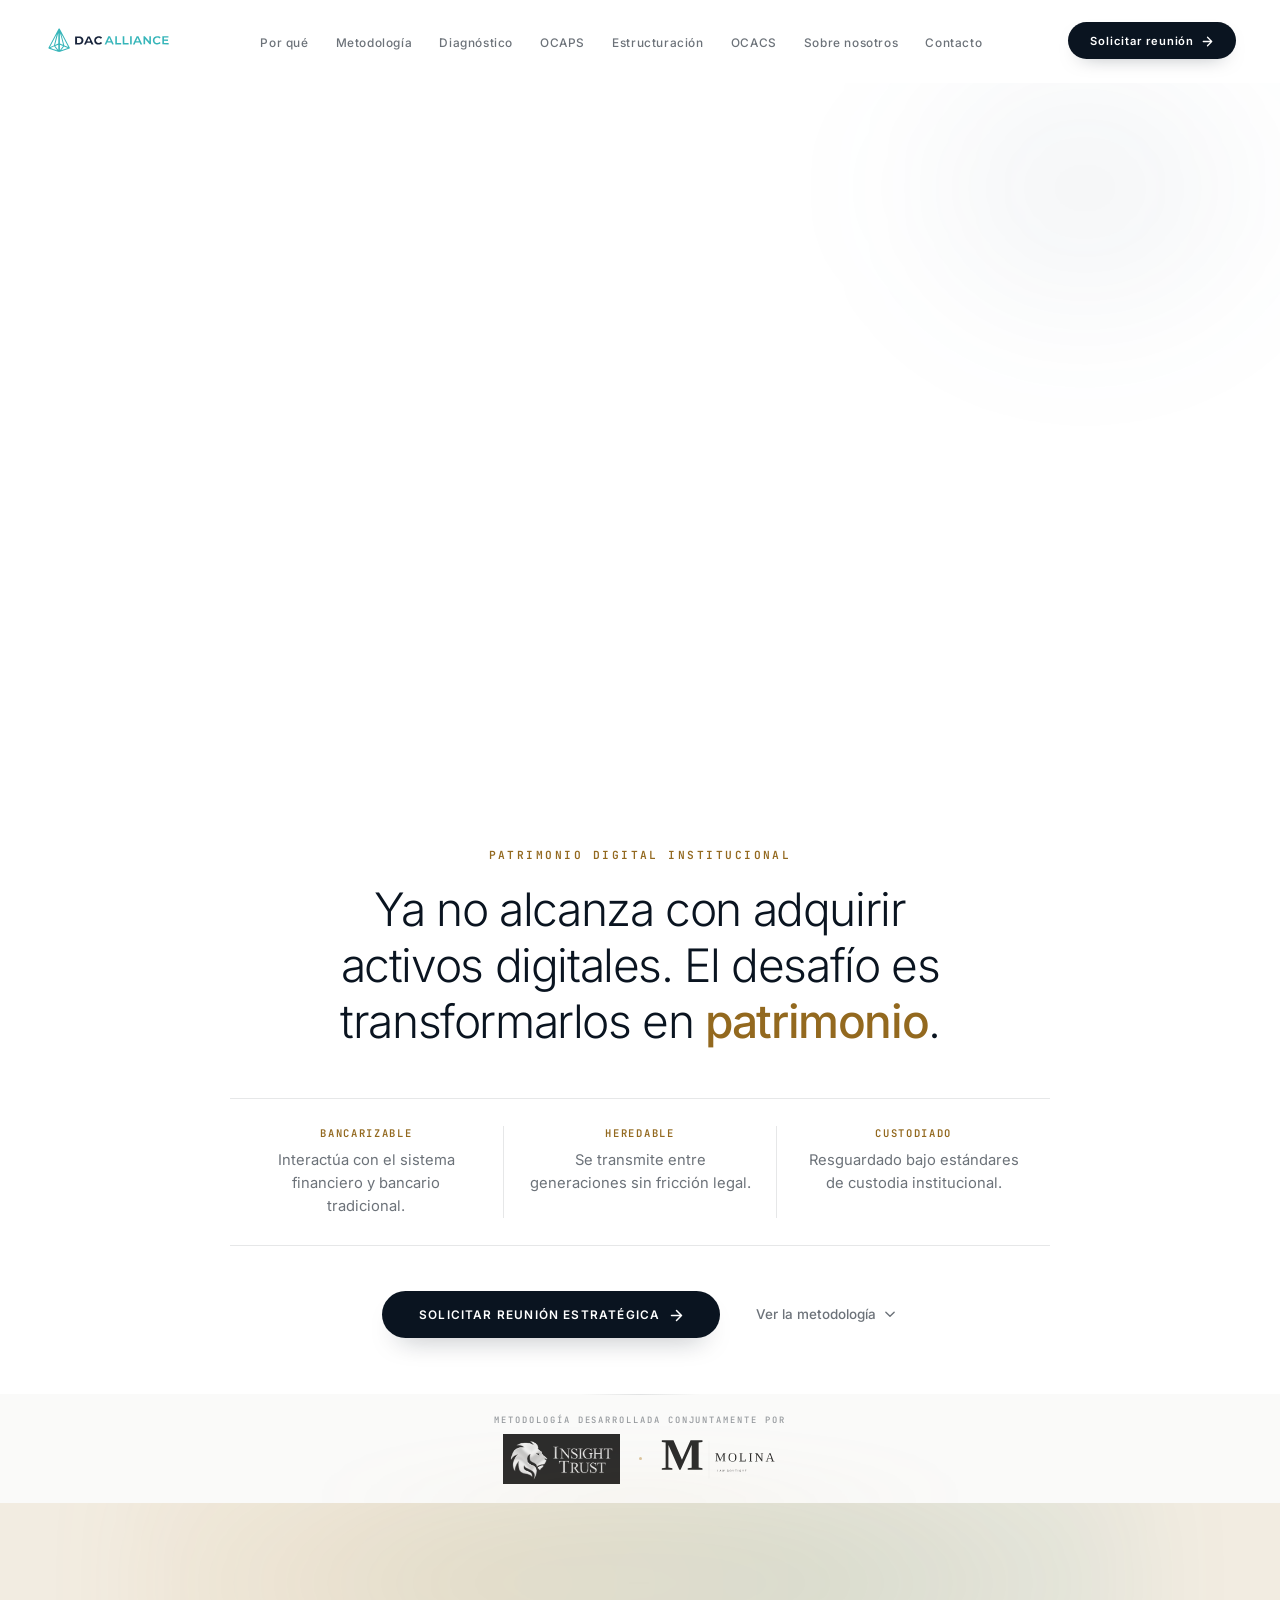
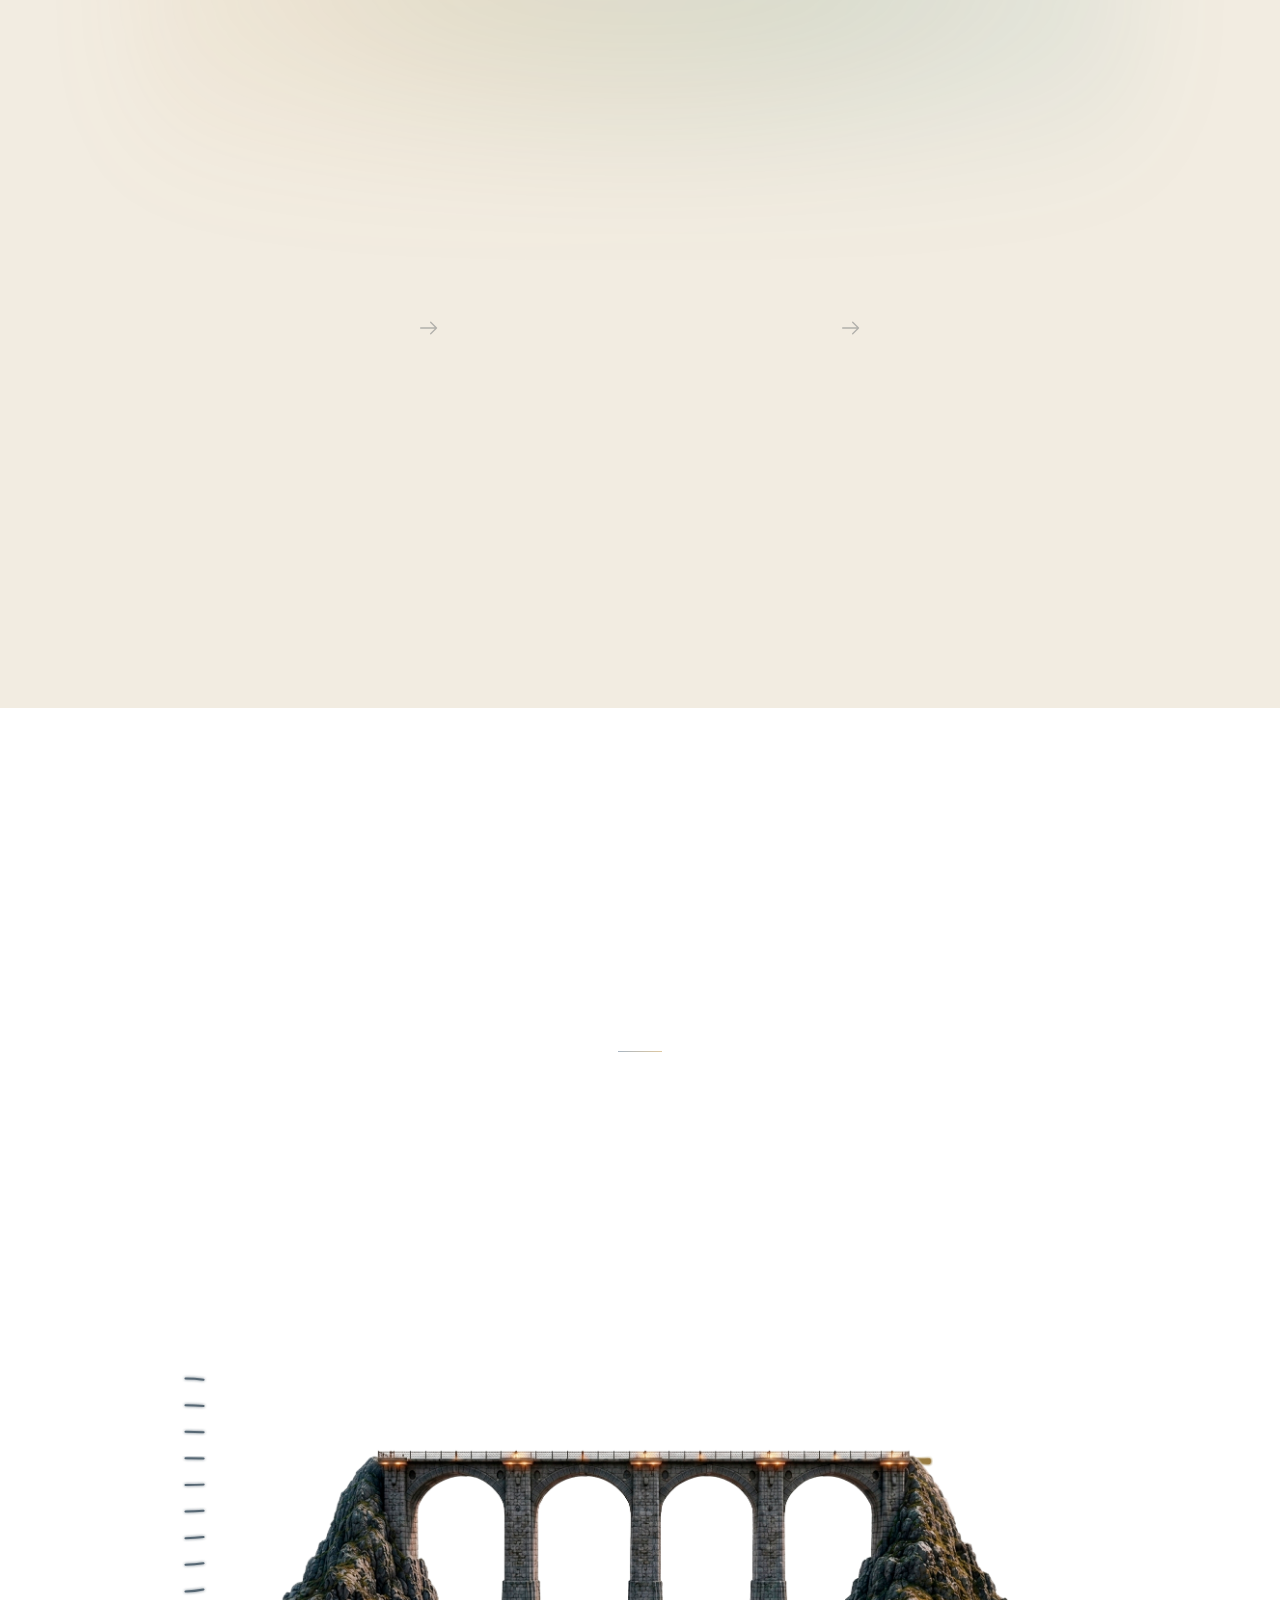
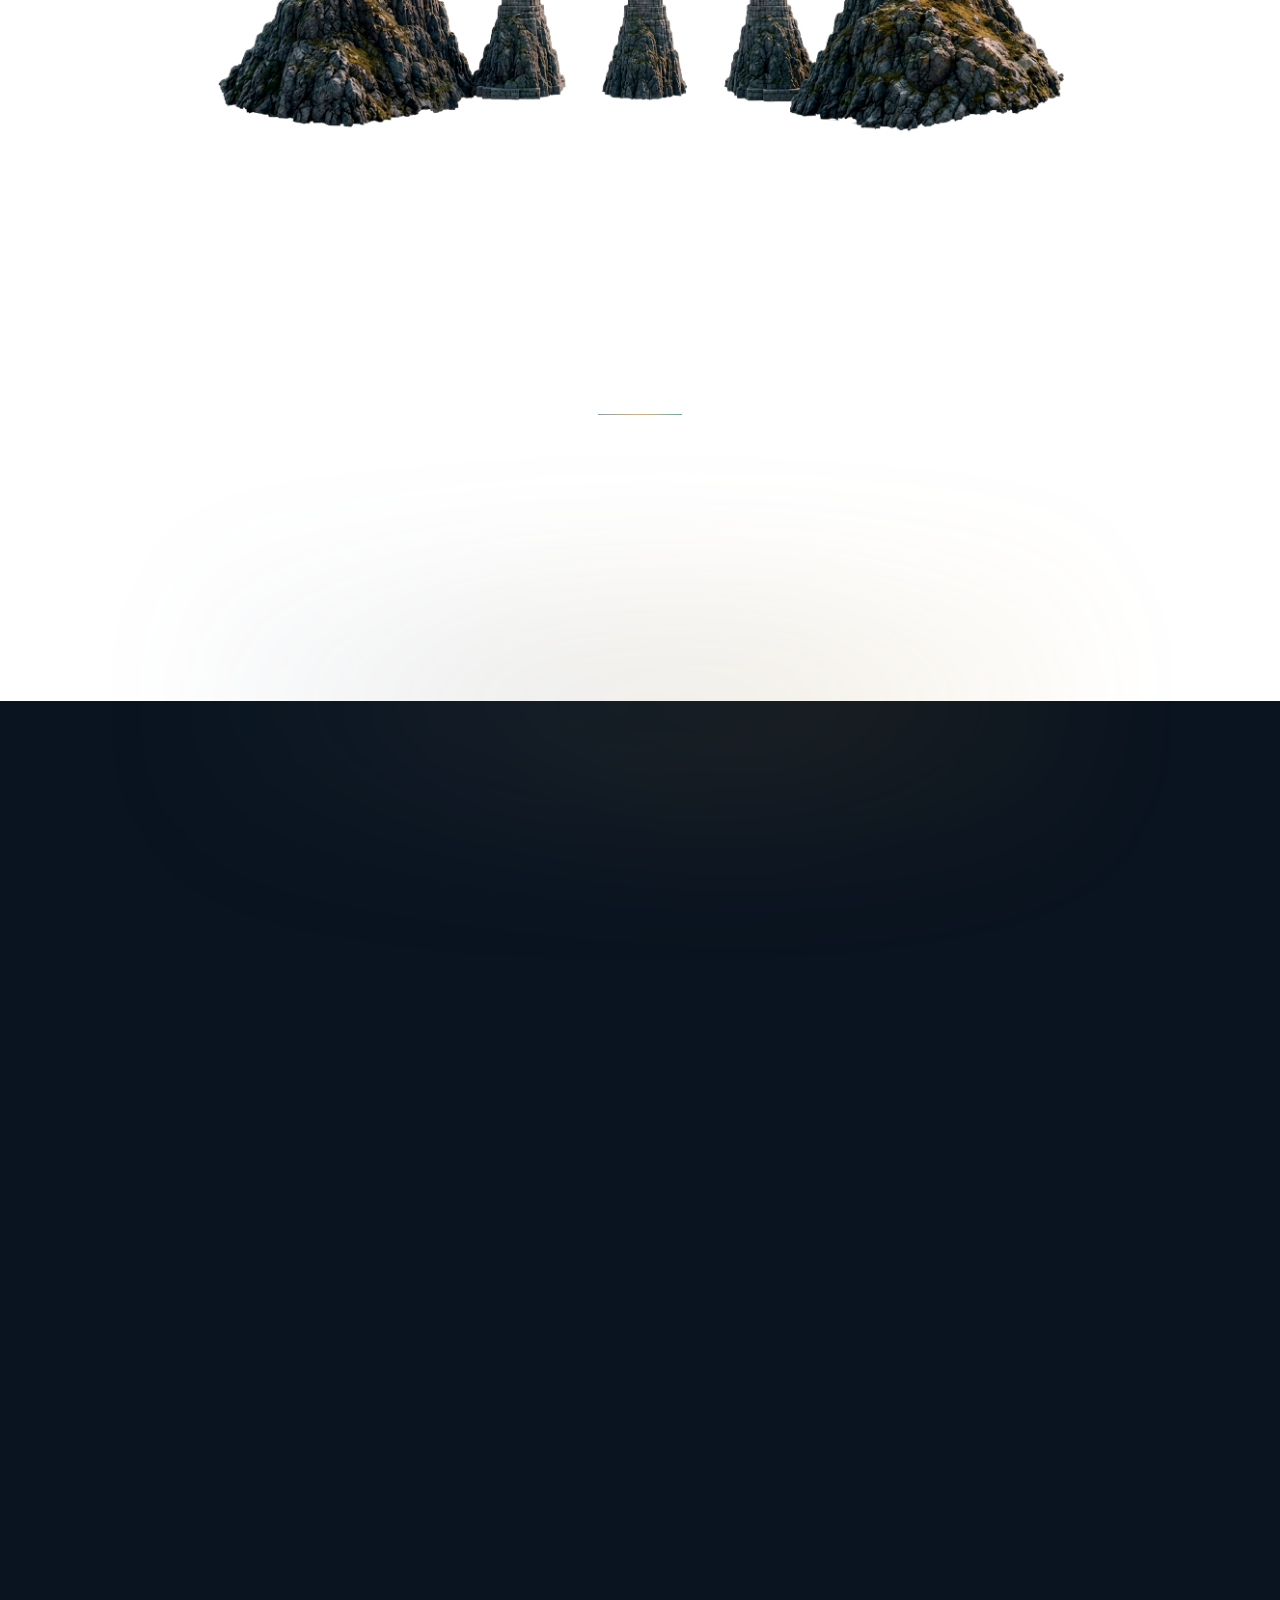
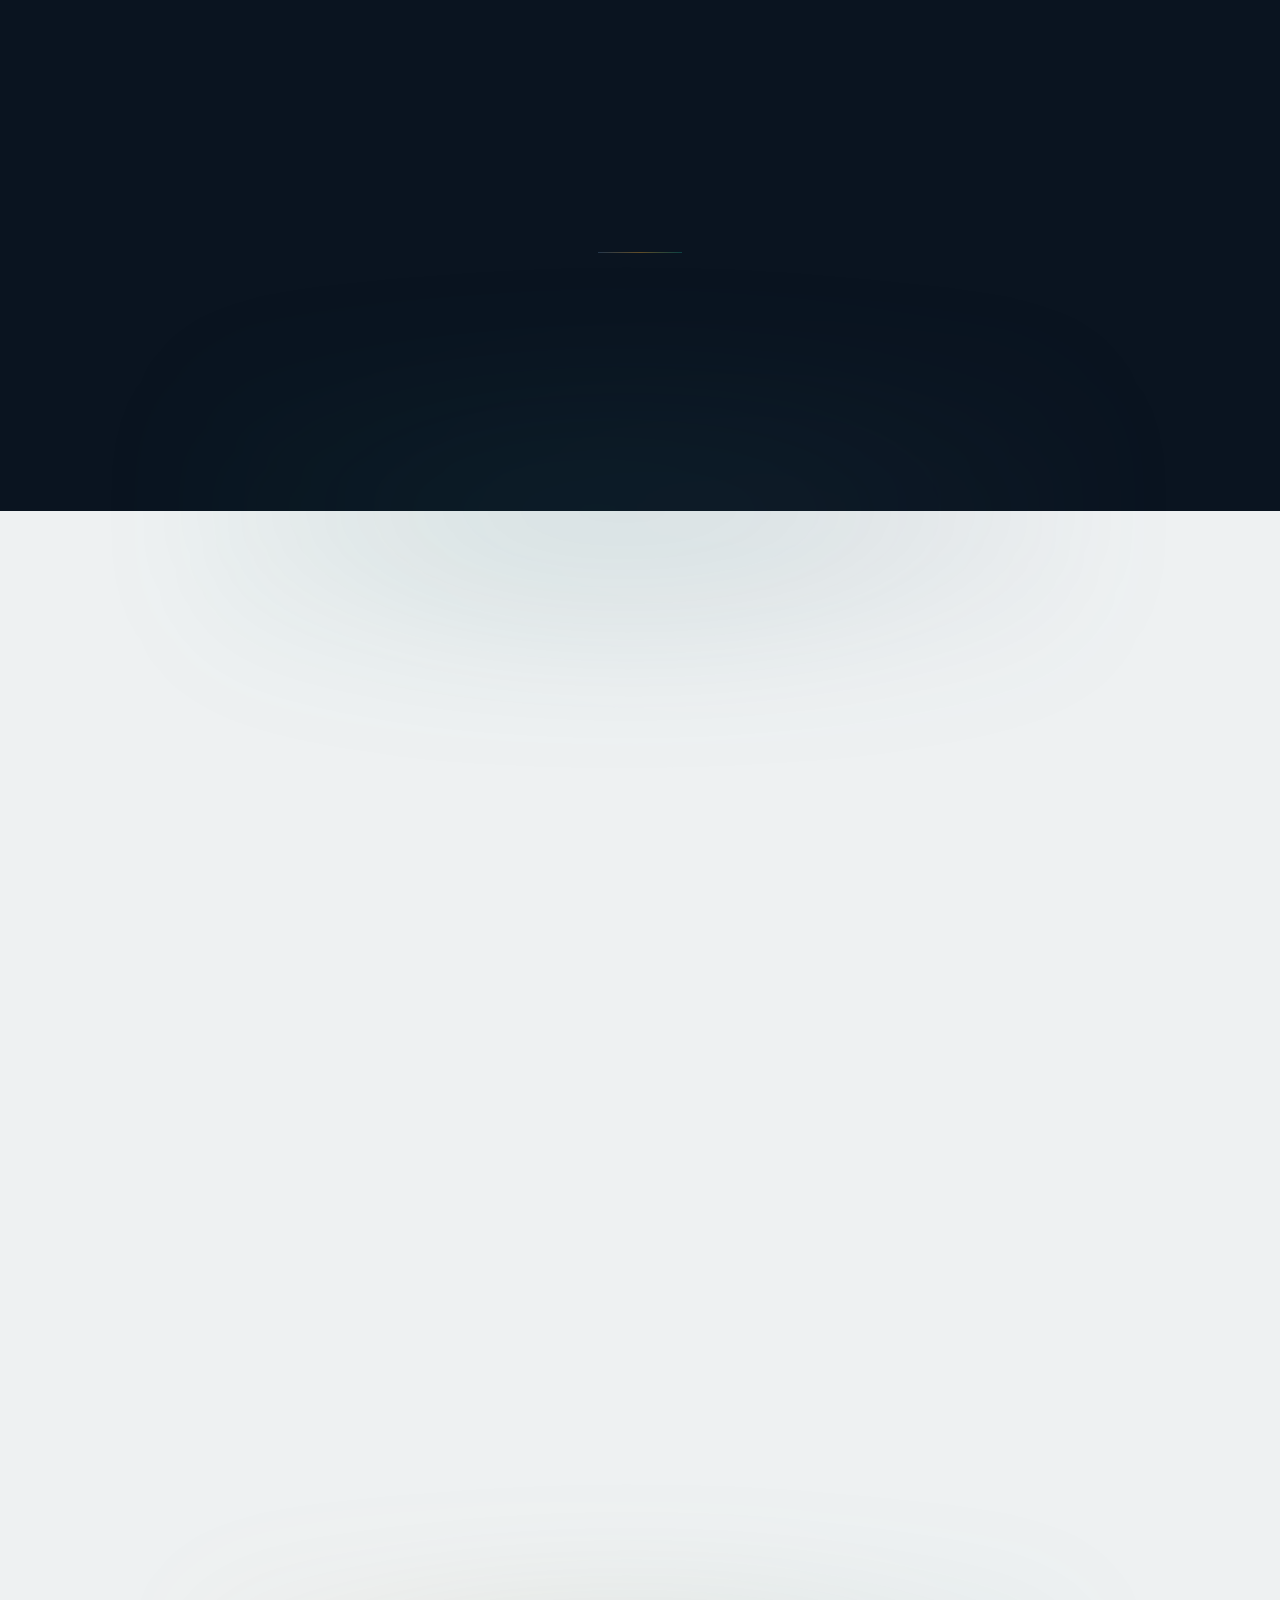
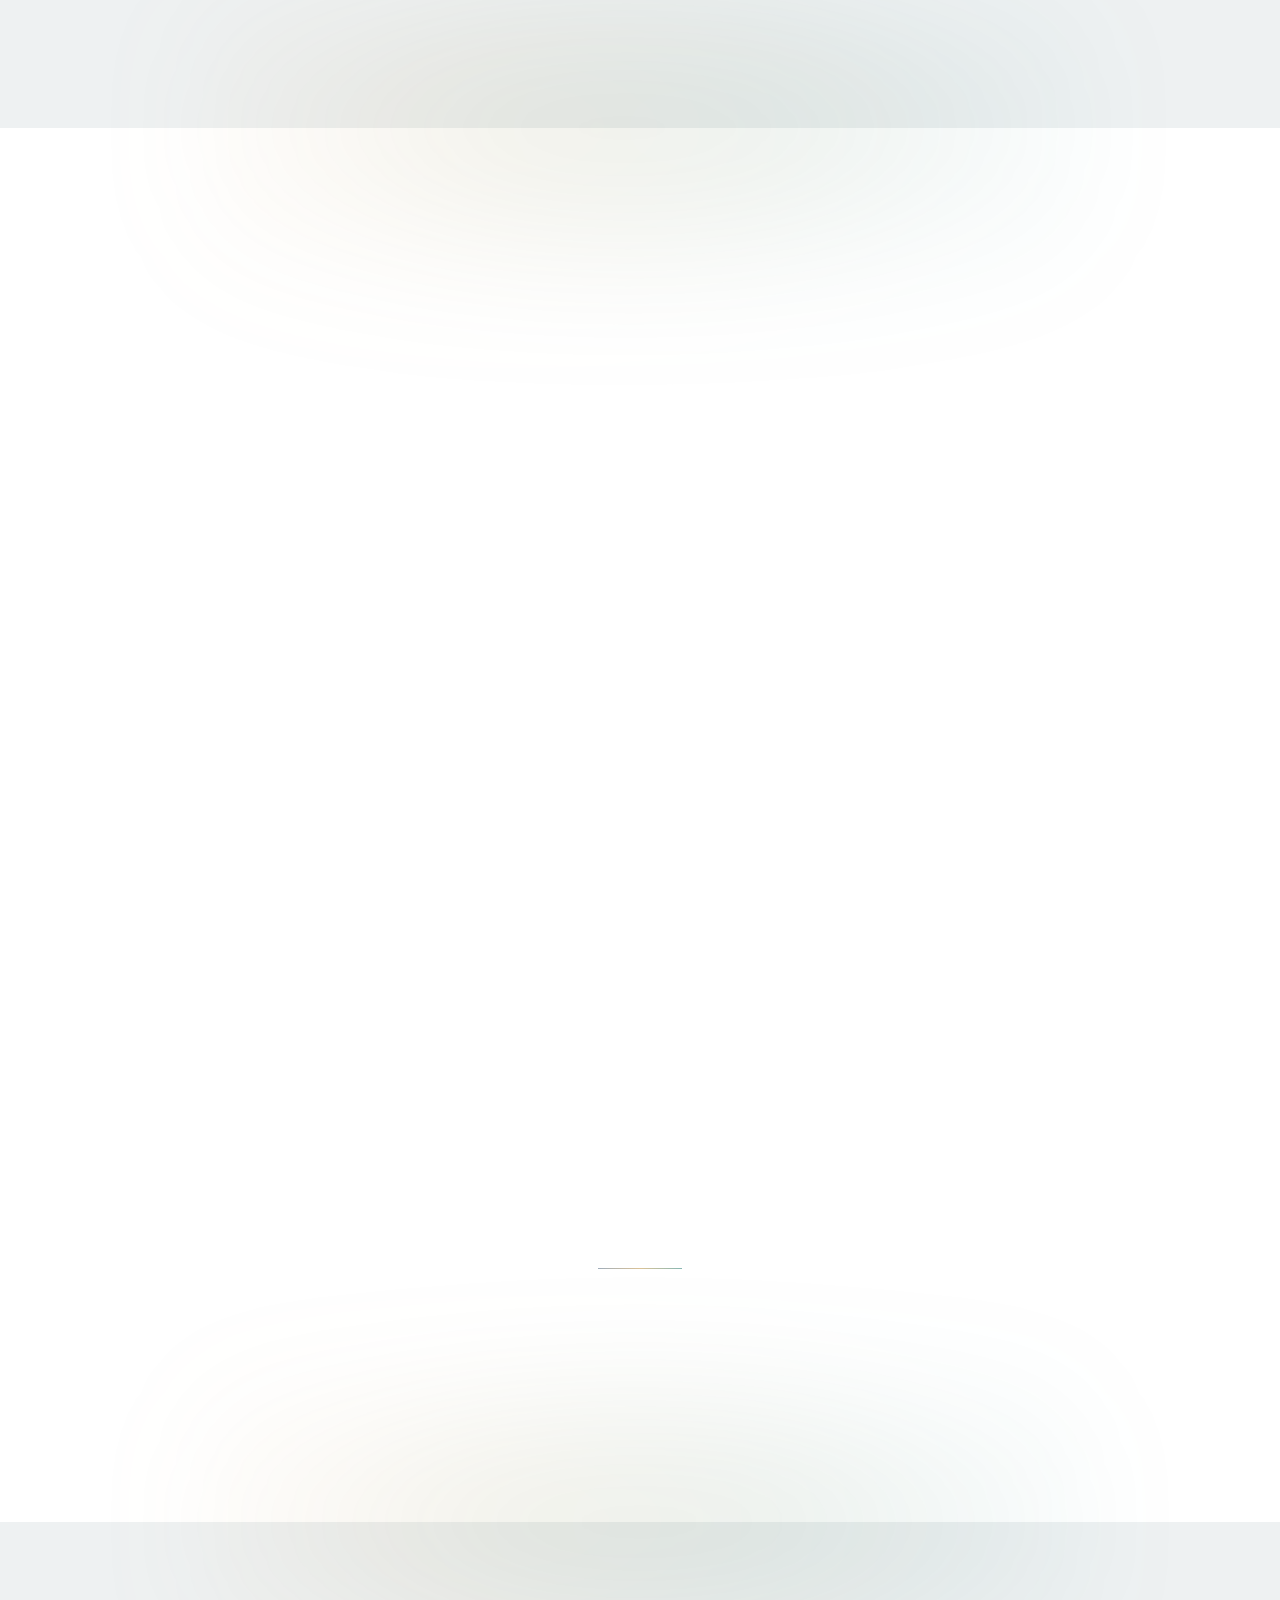
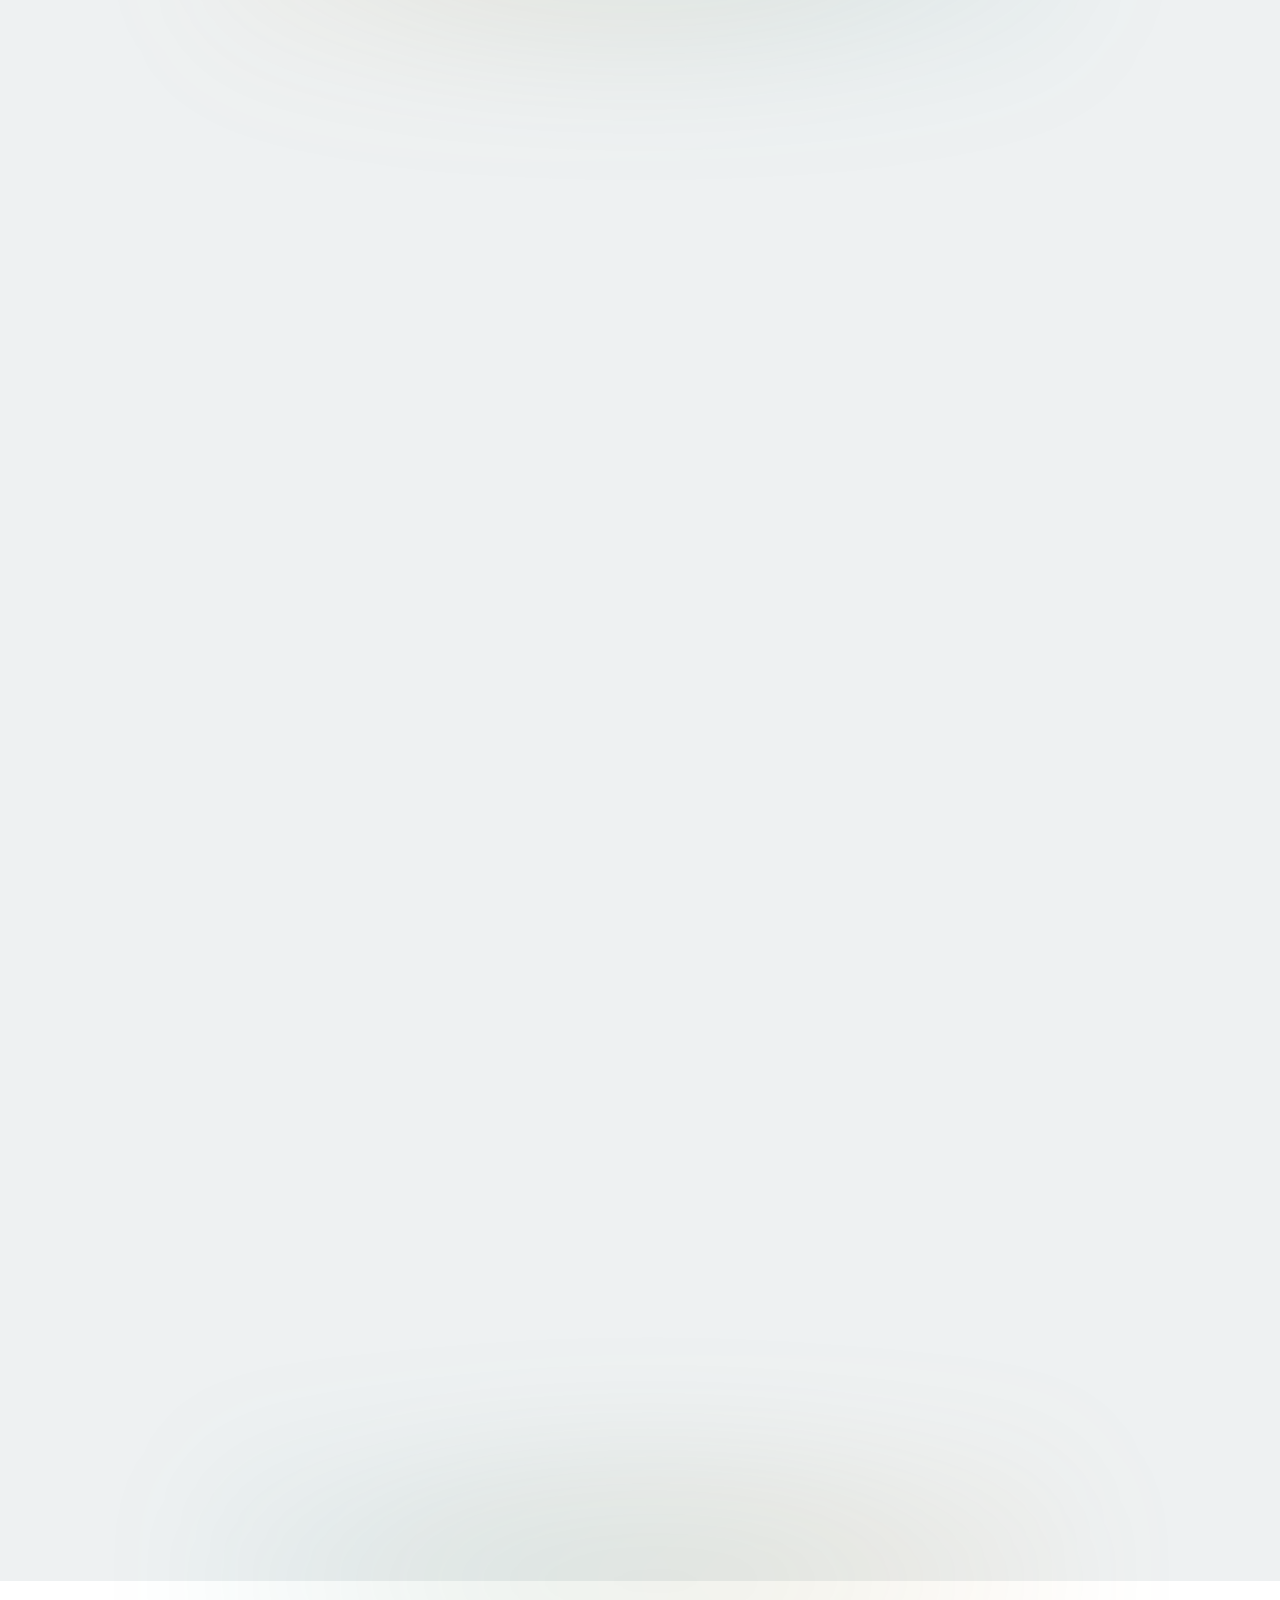
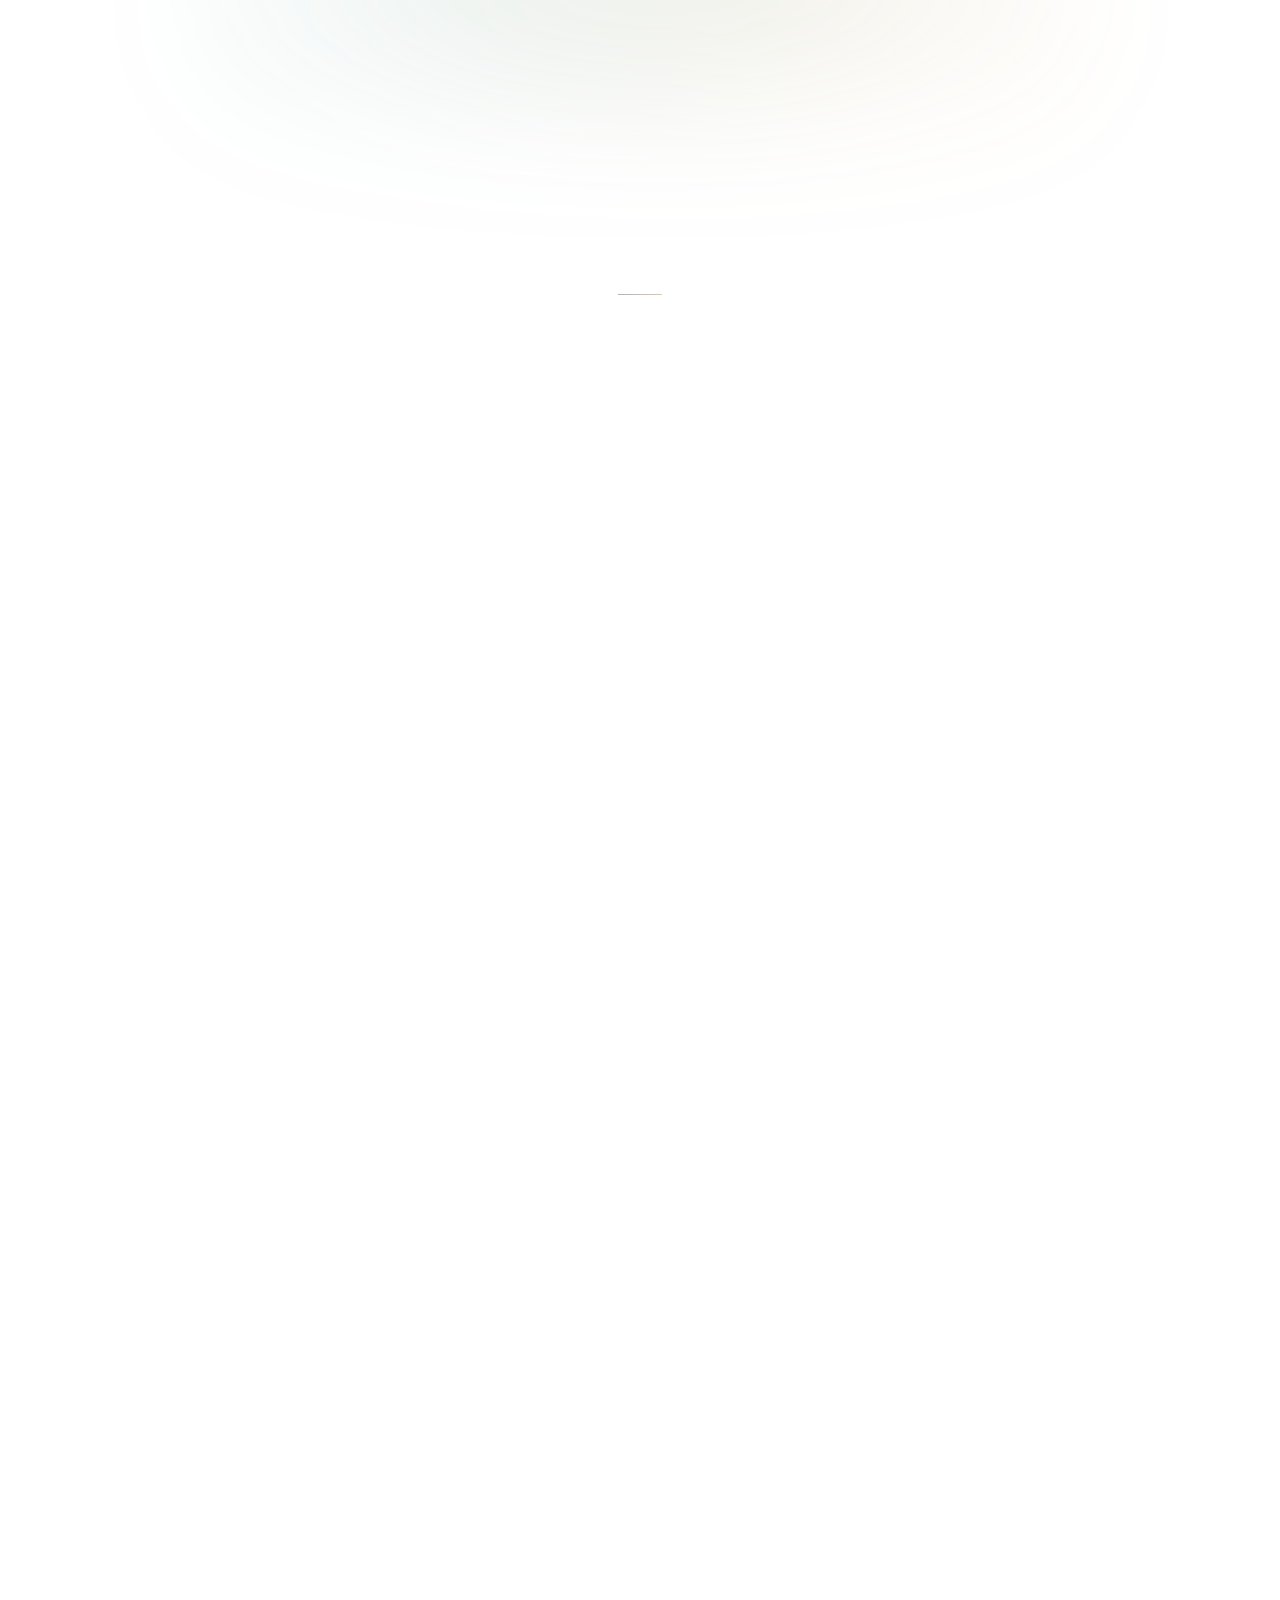
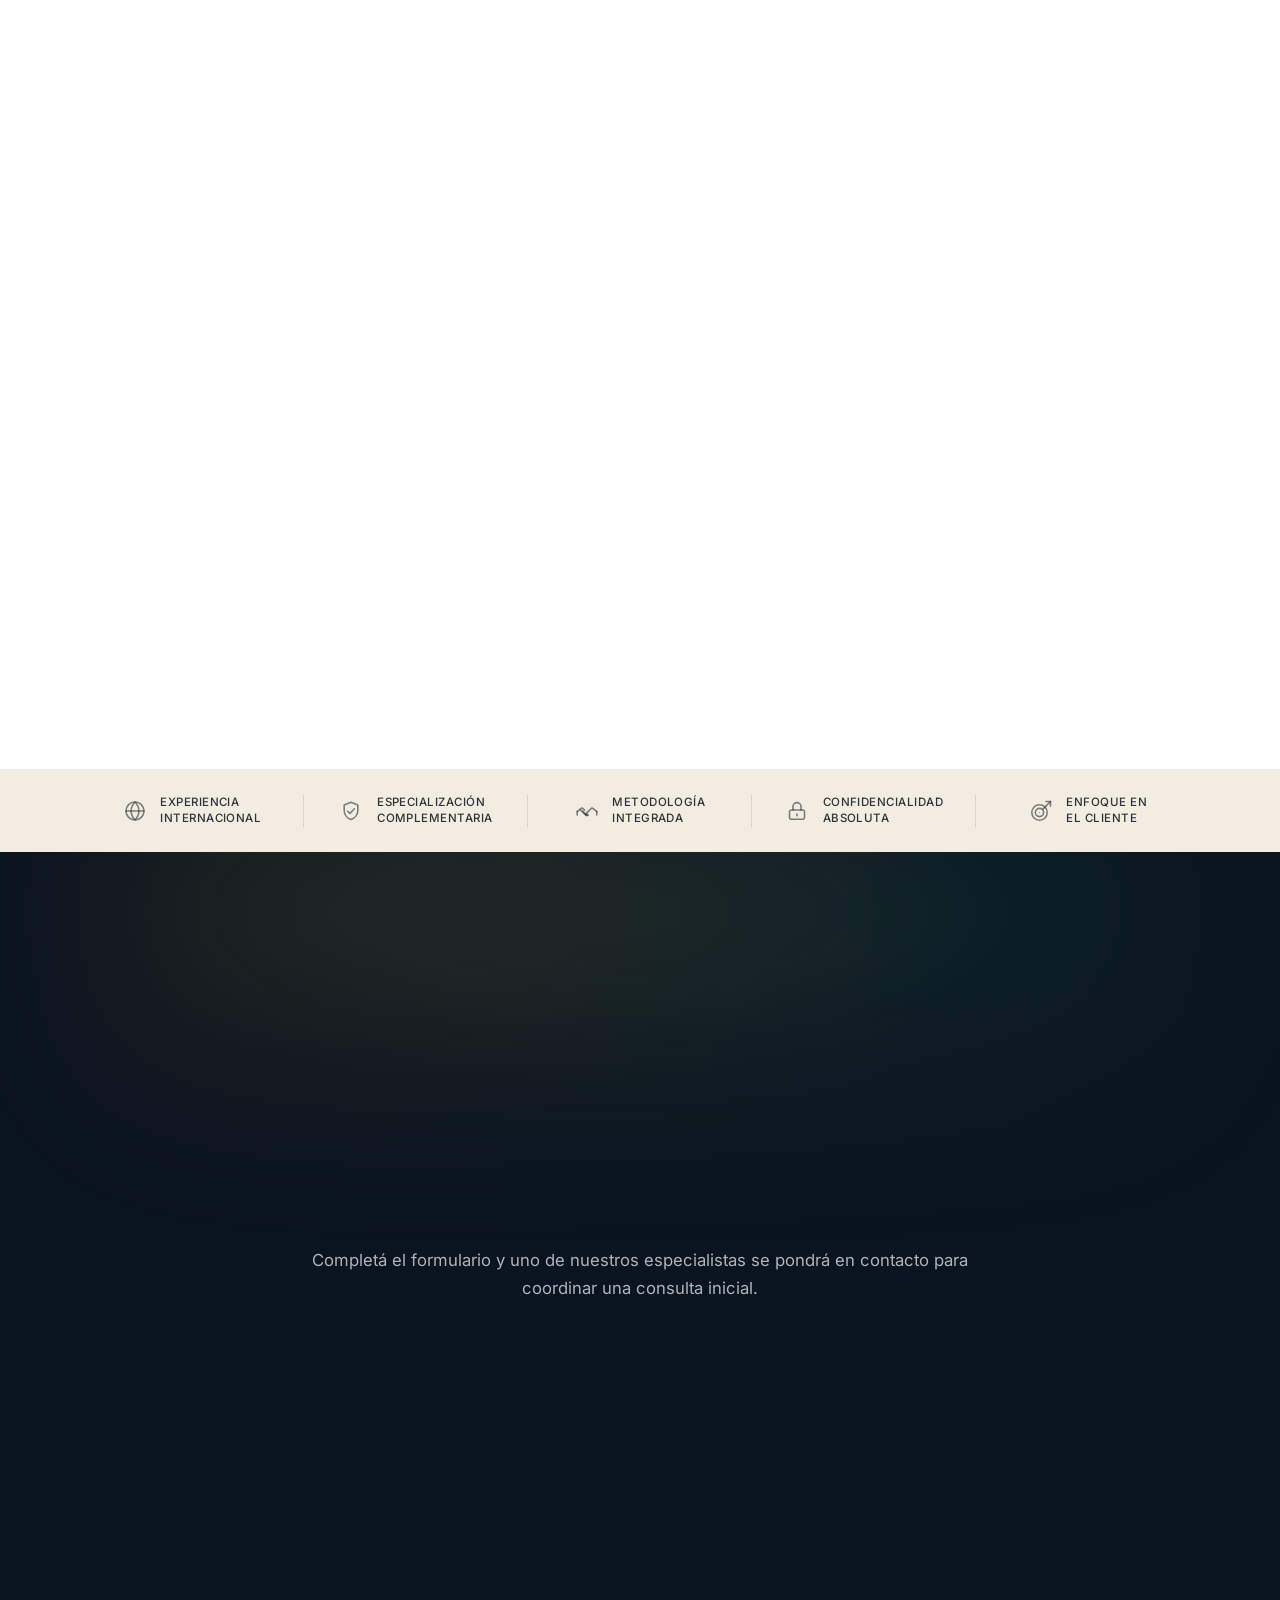
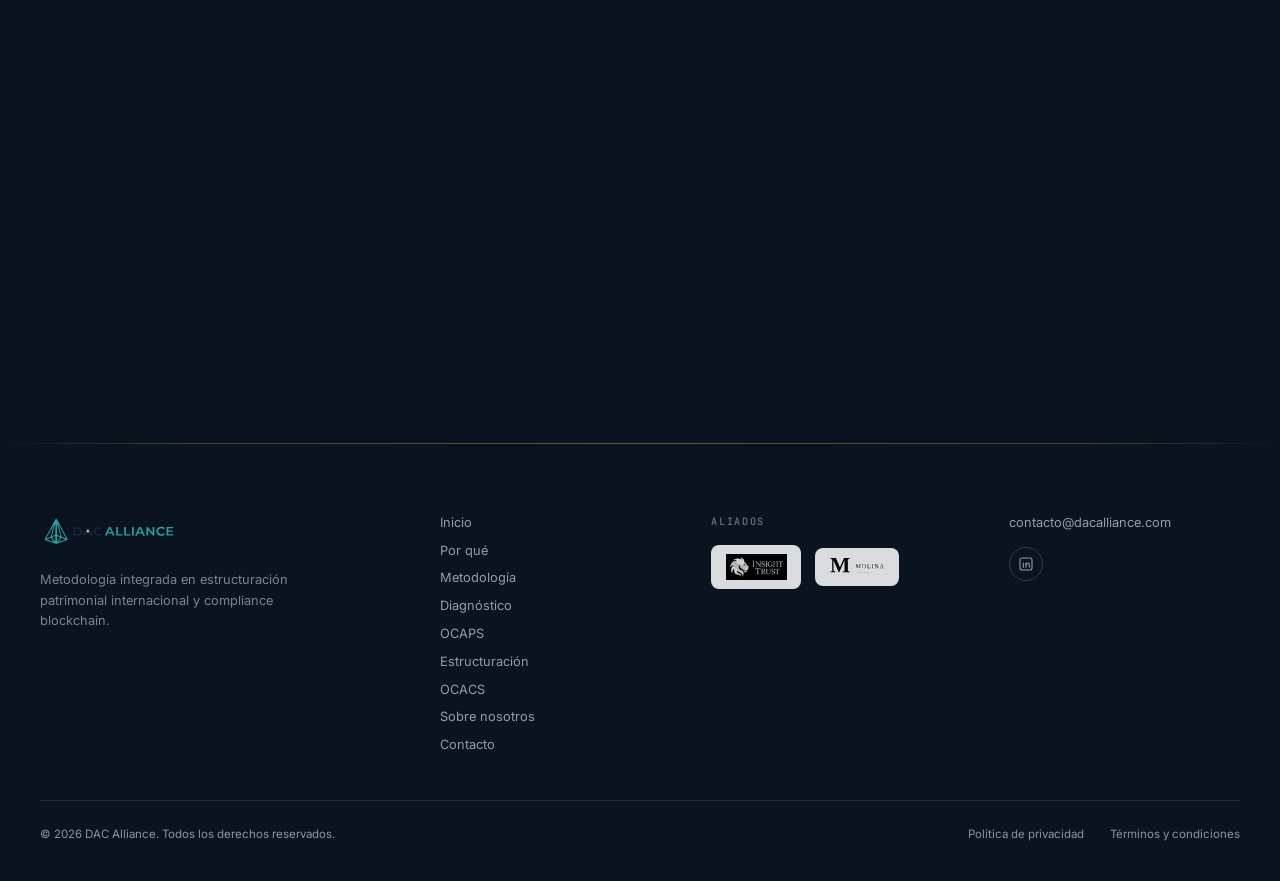
==== commit 60385e38: "h" ====
--- a/index.html
+++ b/index.html
@@ -27,6 +27,7 @@
     <li><a href="#ocaps">OCAPS</a></li>
     <li><a href="#estructuracion">Estructuración</a></li>
     <li><a href="#ocacs">OCACS</a></li>
+    <li><a href="#sobre-nosotros">Sobre nosotros</a></li>
     <li><a href="#contacto">Contacto</a></li>
     <li class="nav-links-cta-item">
       <a class="nav-cta-mobile" href="#contacto">
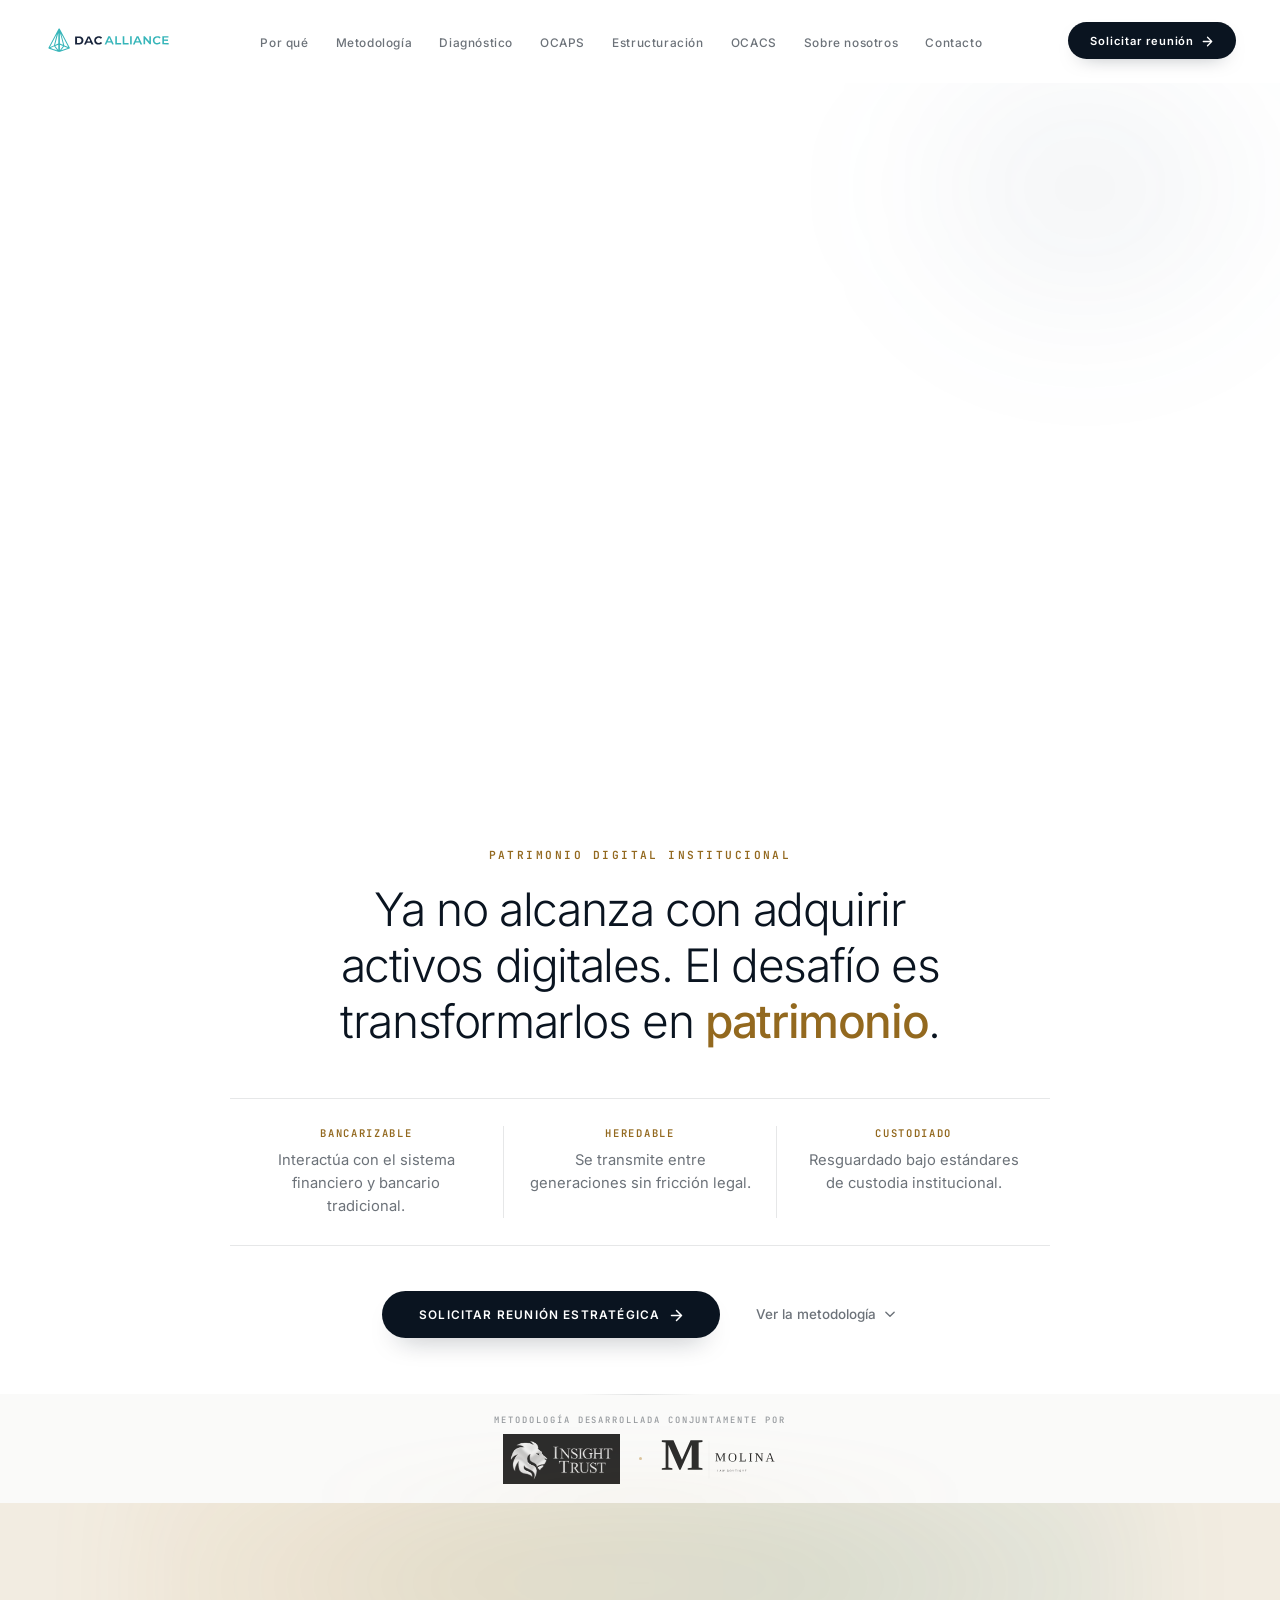
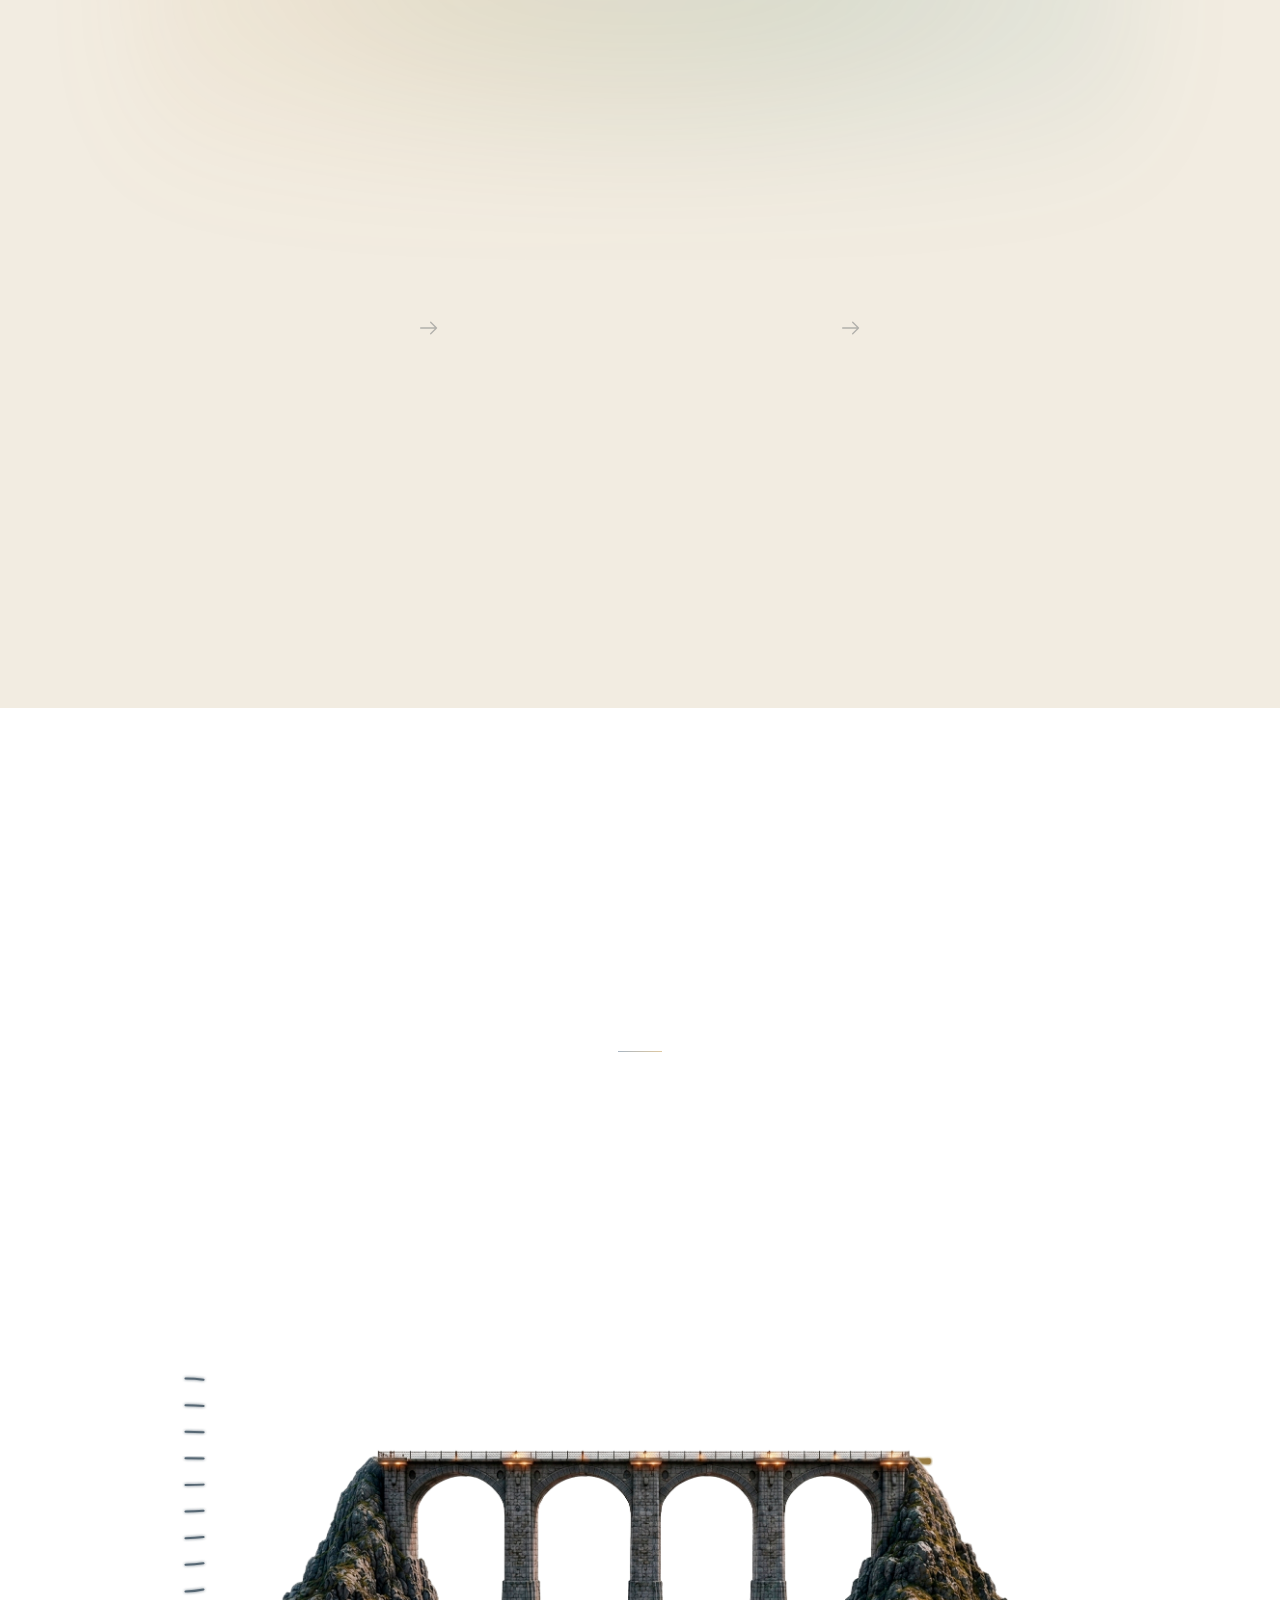
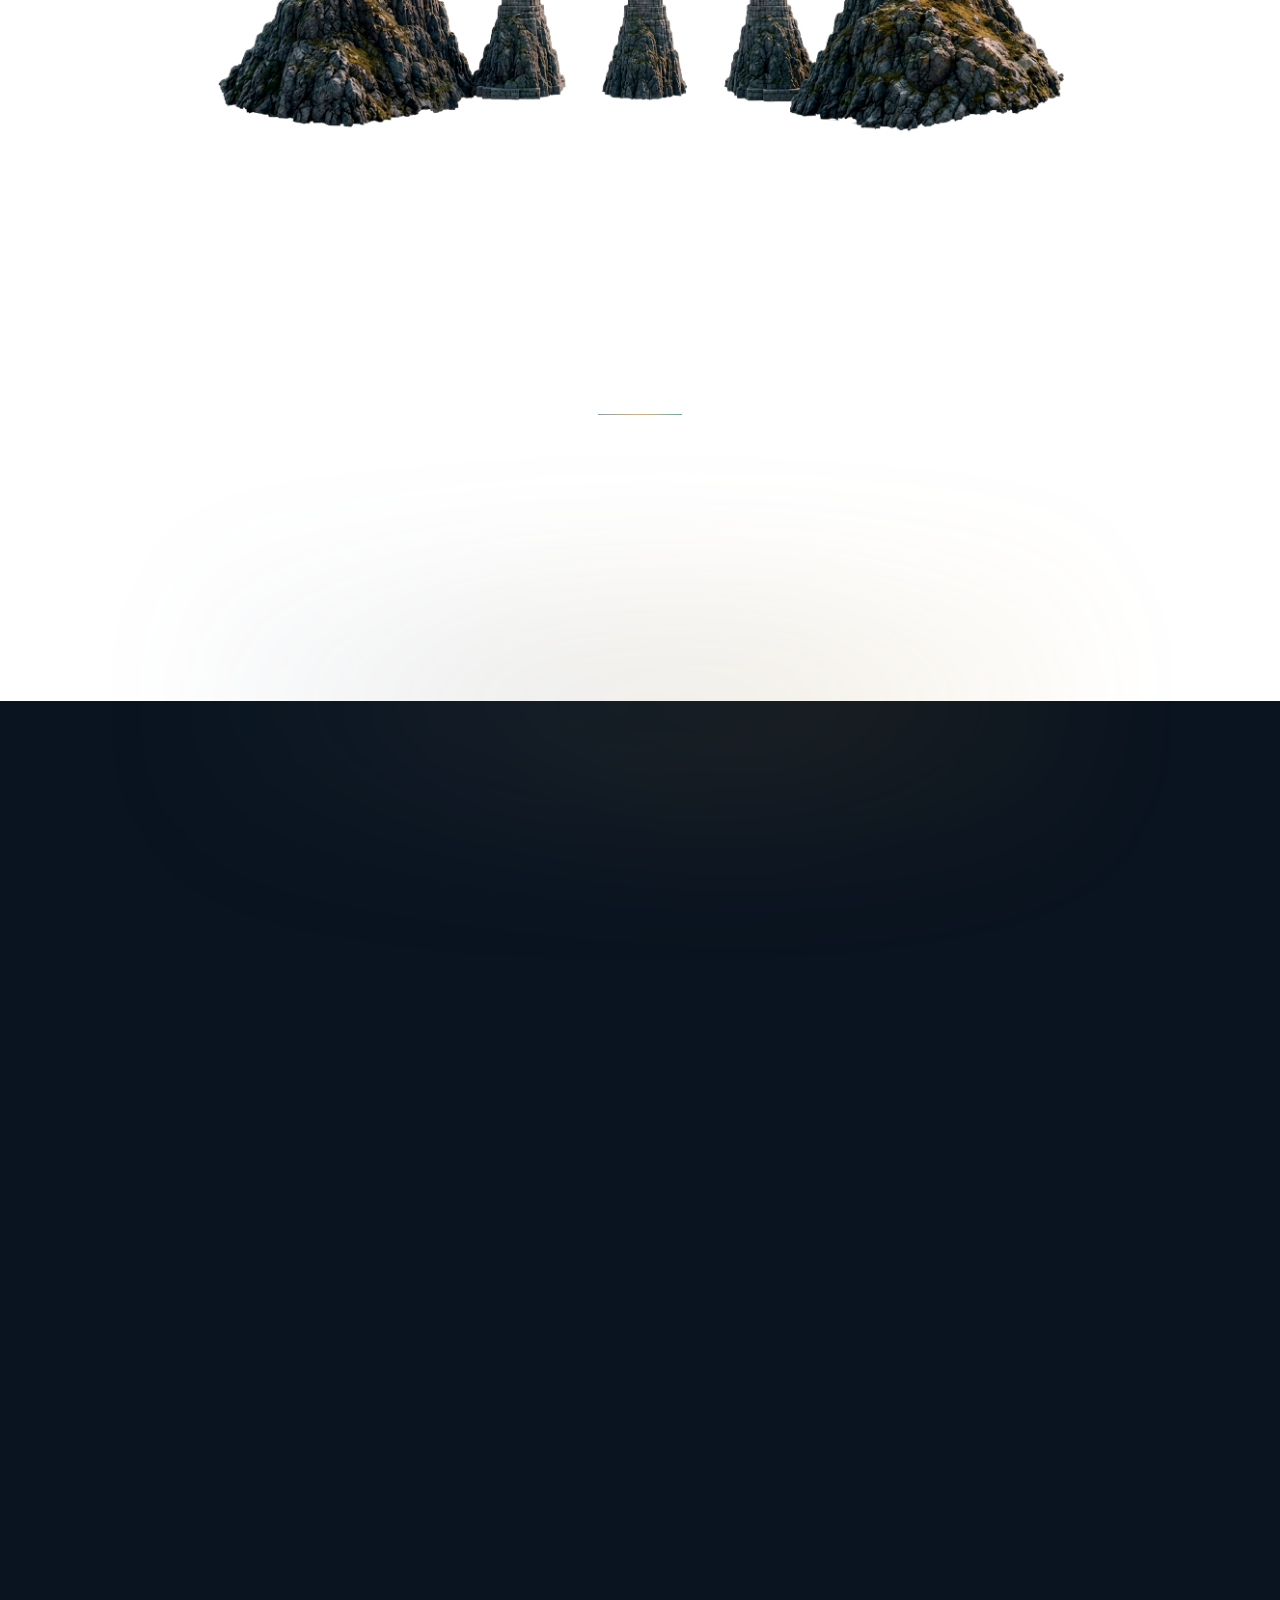
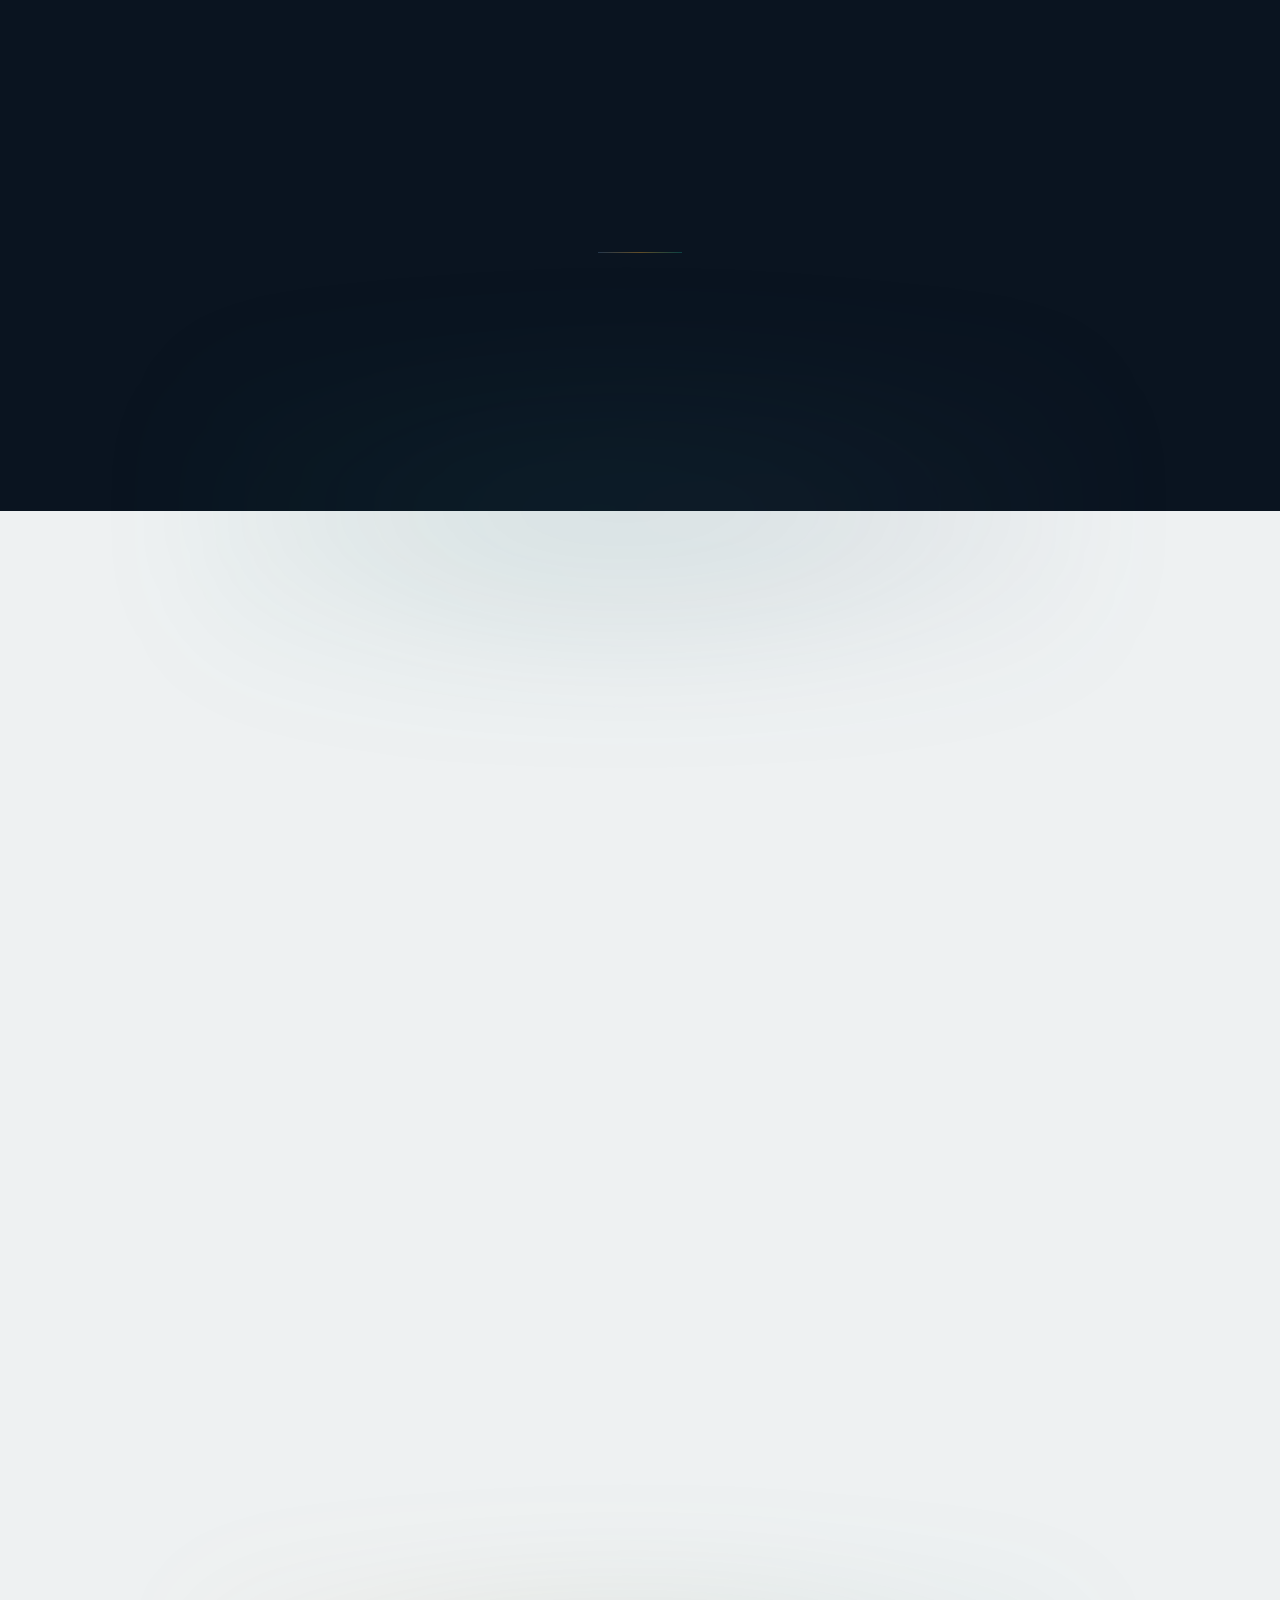
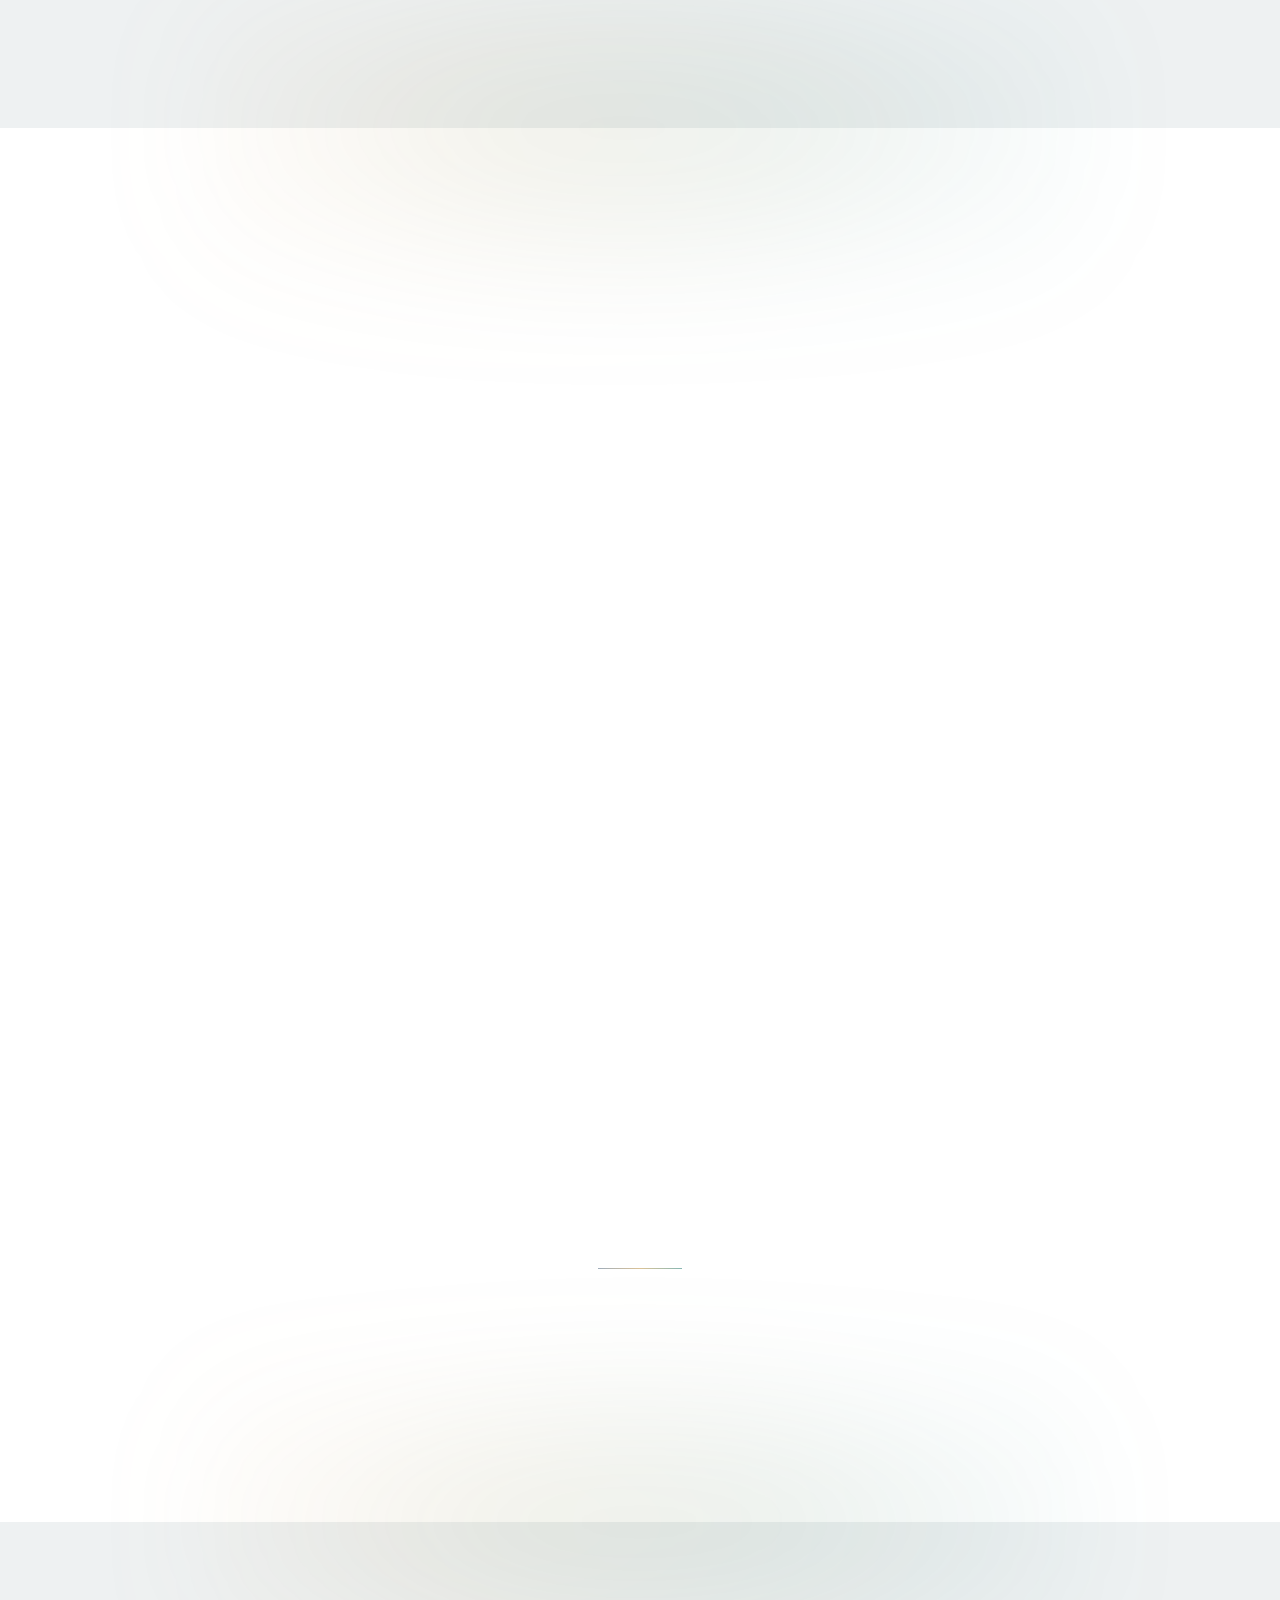
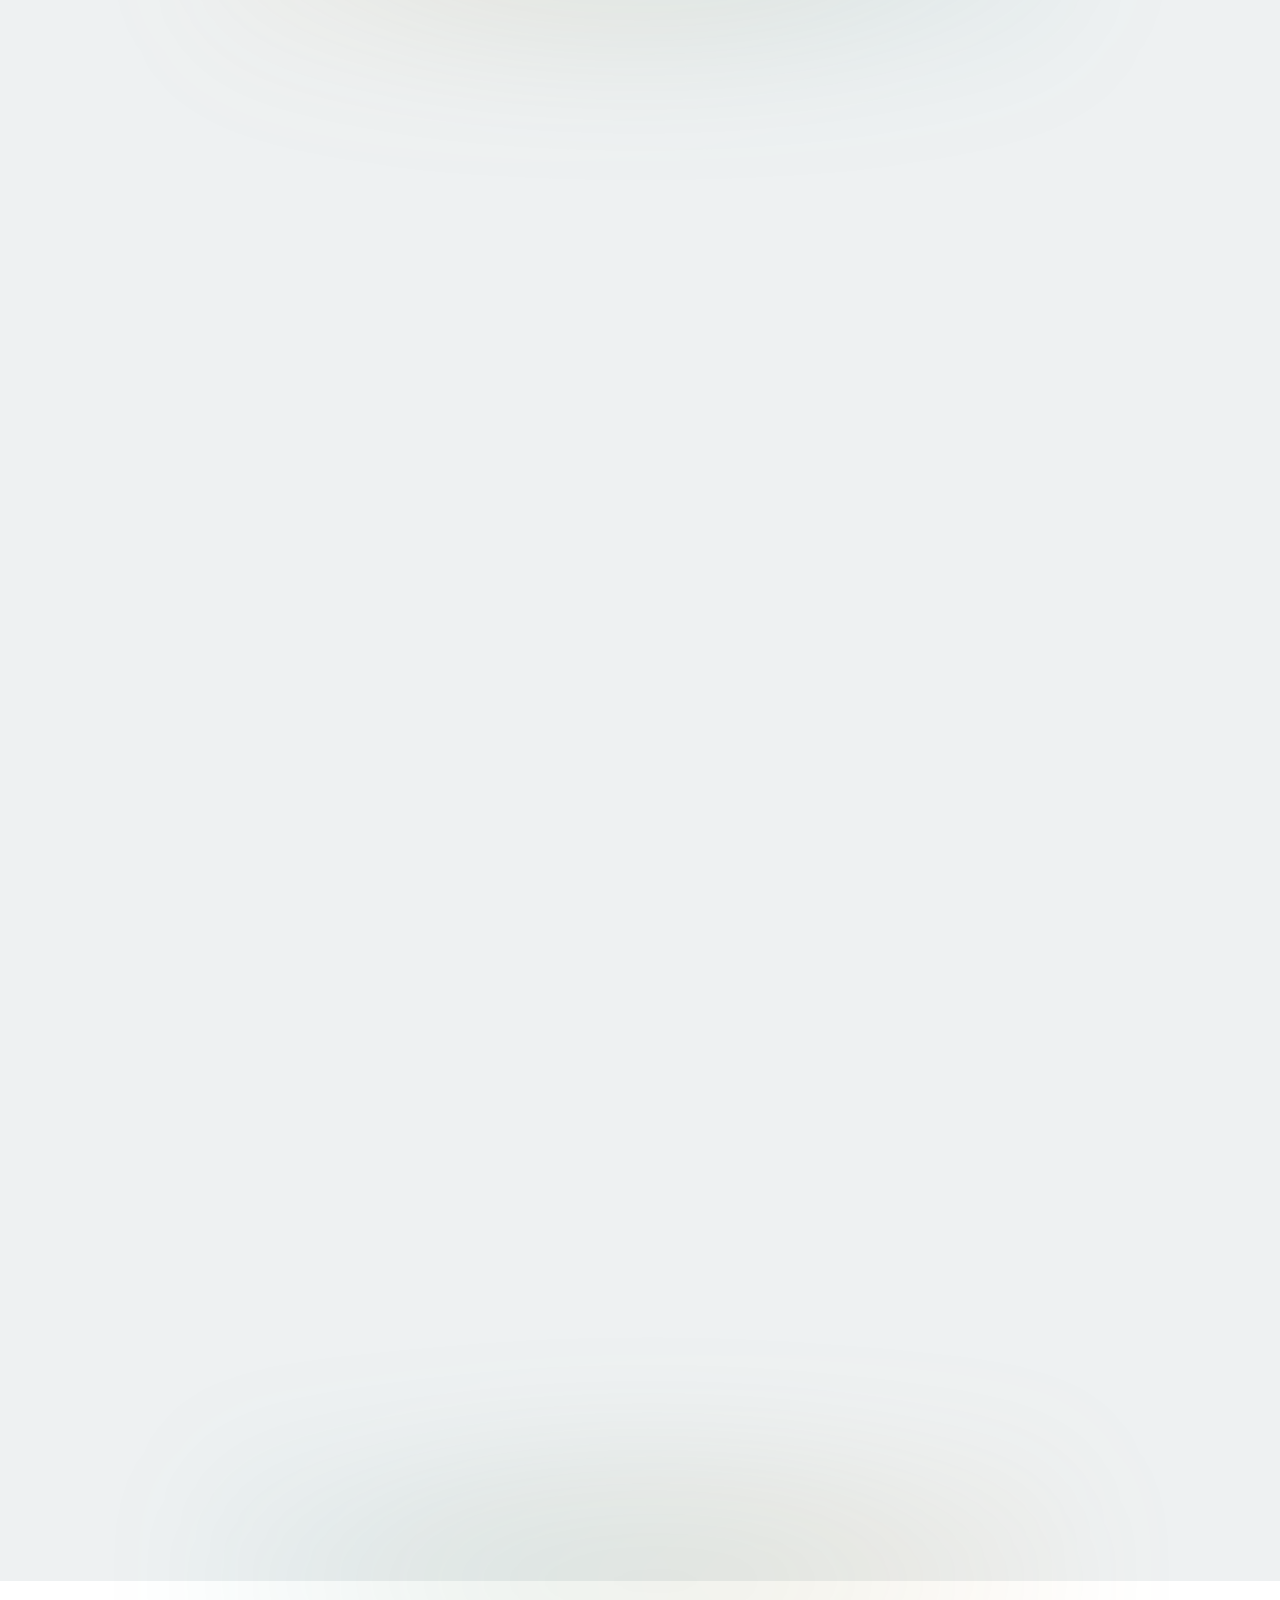
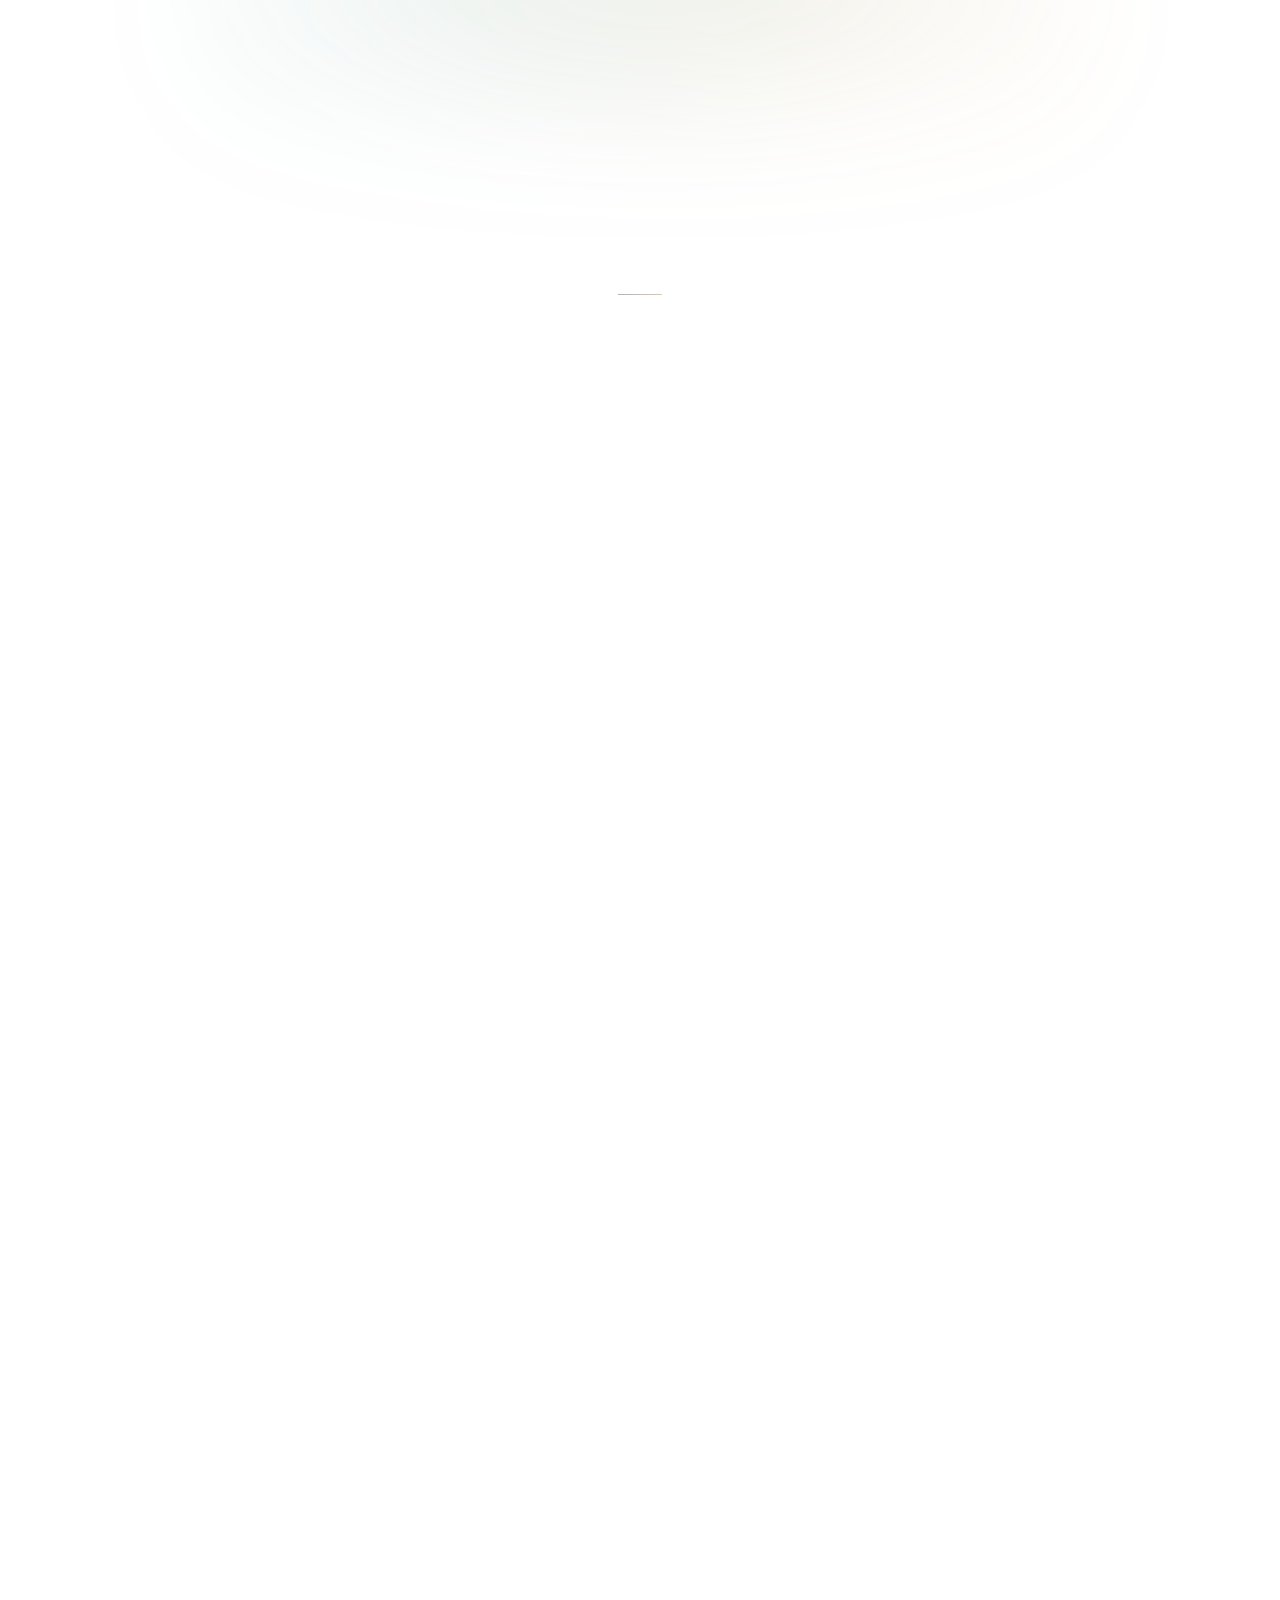
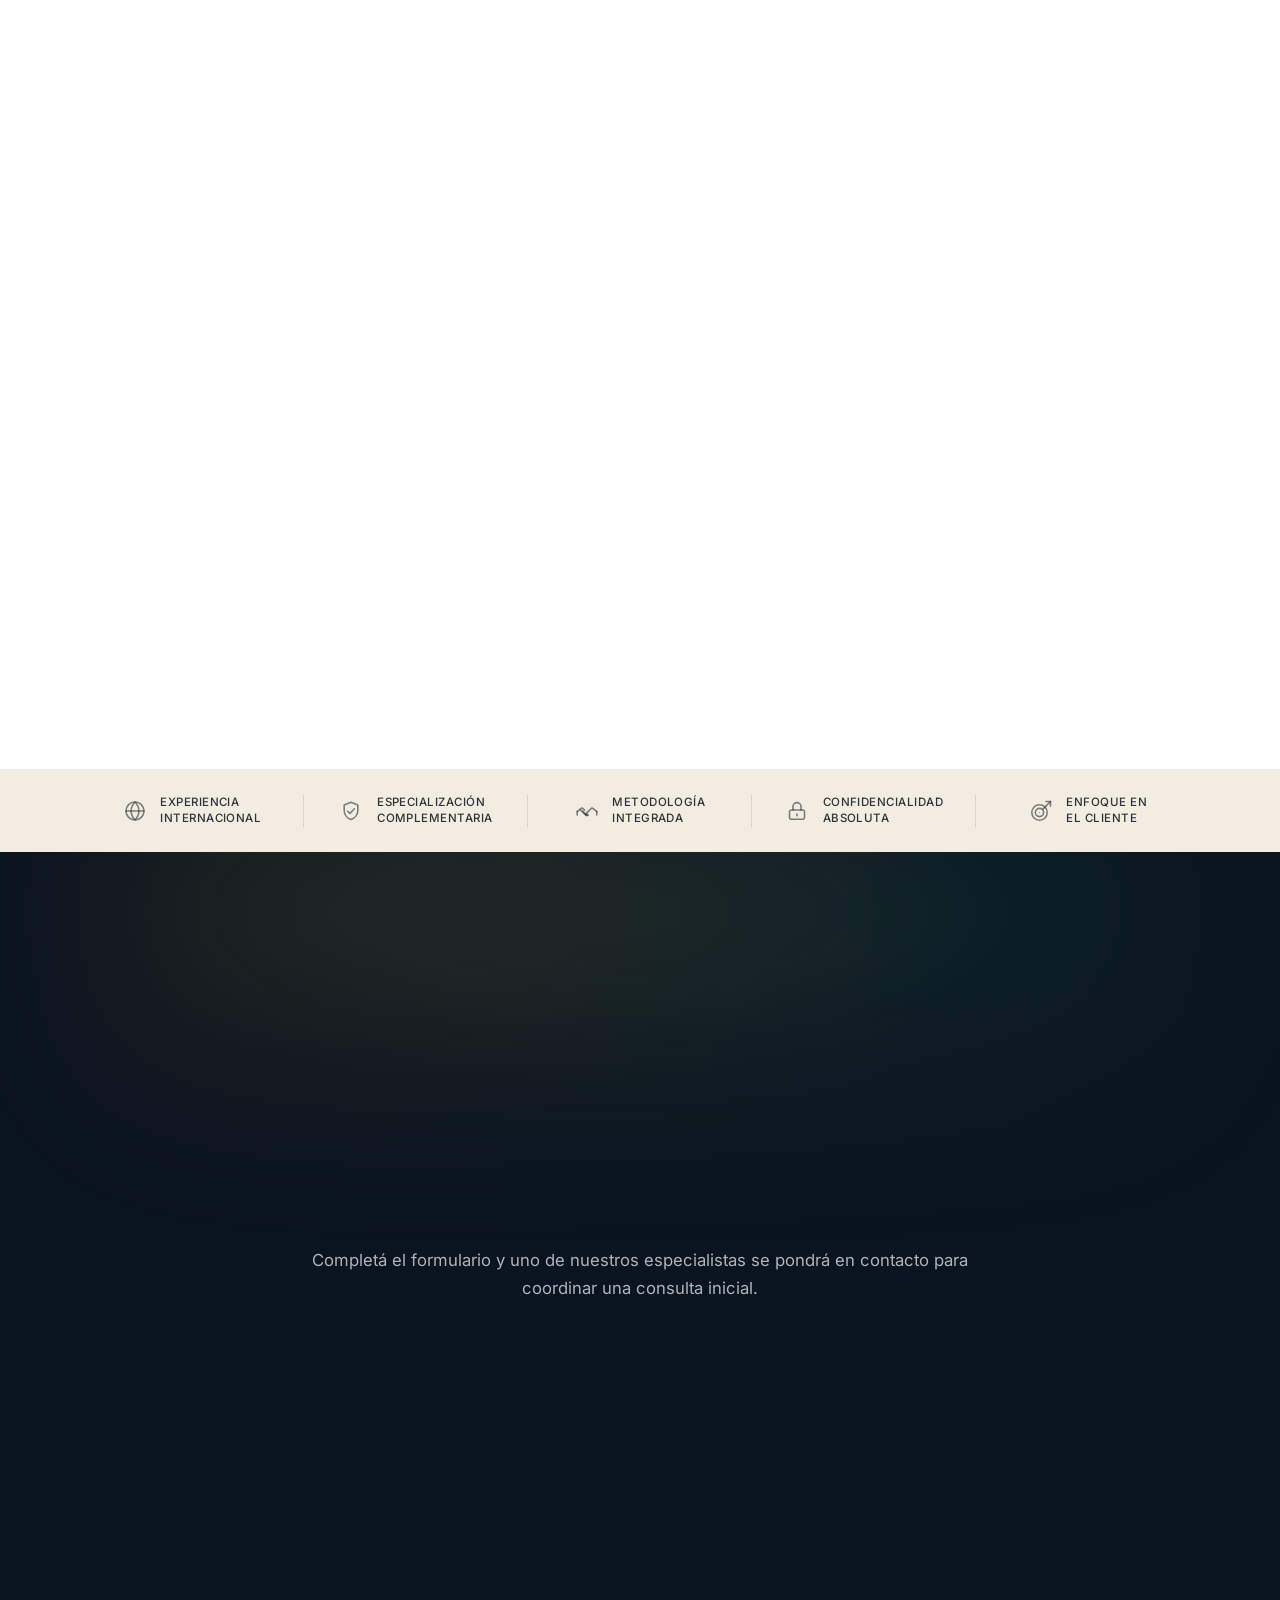
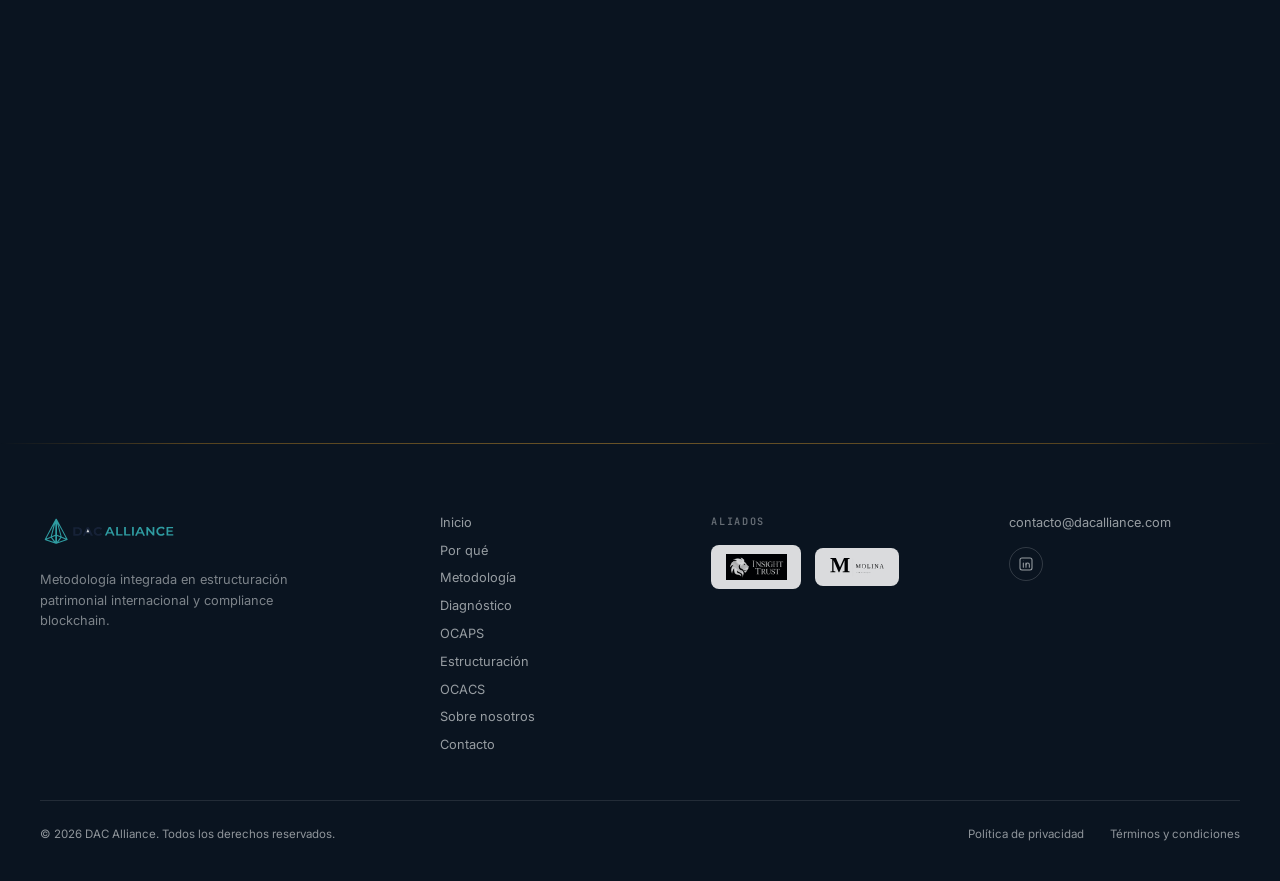
==== commit 6b387e55: "l" ====
--- a/index.html
+++ b/index.html
@@ -887,12 +887,15 @@
 
   <div class="about-body">
     <div class="about-image-wrap reveal-up">
-      <img
-        src="9.jpg"
-        alt="Alianza DAC Alliance: Insight Trust, especialista en arquitectura patrimonial internacional, y Molina Law Boutique, especialista en compliance y certificación blockchain"
-        class="about-image"
-        width="1429" height="516"
-        loading="lazy">
+      <picture>
+        <source media="(max-width: 680px)" srcset="9mobile.png">
+        <img
+          src="9.jpg"
+          alt="Alianza DAC Alliance: Insight Trust, especialista en arquitectura patrimonial internacional, y Molina Law Boutique, especialista en compliance y certificación blockchain"
+          class="about-image"
+          width="1429" height="516"
+          loading="lazy">
+      </picture>
       <a class="logo-hotspot logo-hotspot--insight" href="https://insight-trust.com/" target="_blank" rel="noopener noreferrer" aria-label="Visitar el sitio de Insight Trust"></a>
       <a class="logo-hotspot logo-hotspot--molina" href="https://www.molinalawboutique.es/" target="_blank" rel="noopener noreferrer" aria-label="Visitar el sitio de Molina Law Boutique"></a>
     </div>
--- a/styles.css
+++ b/styles.css
@@ -3435,6 +3435,9 @@
   .about { padding: 3.75rem 1.25rem; }
   .about-head { margin-bottom: 2rem; }
   .about-image-wrap { border-radius: 14px; }
+  .about-image { aspect-ratio: 768 / 1376; }
+  .logo-hotspot--insight { top: 3.05%; left: 7.8%; width: 40.4%; height: 7.3%; }
+  .logo-hotspot--molina  { top: 61.3%; left: 7.8%; width: 37.8%; height: 5.8%; }
   .highlight-box {
     flex-direction: column;
     align-items: flex-start;
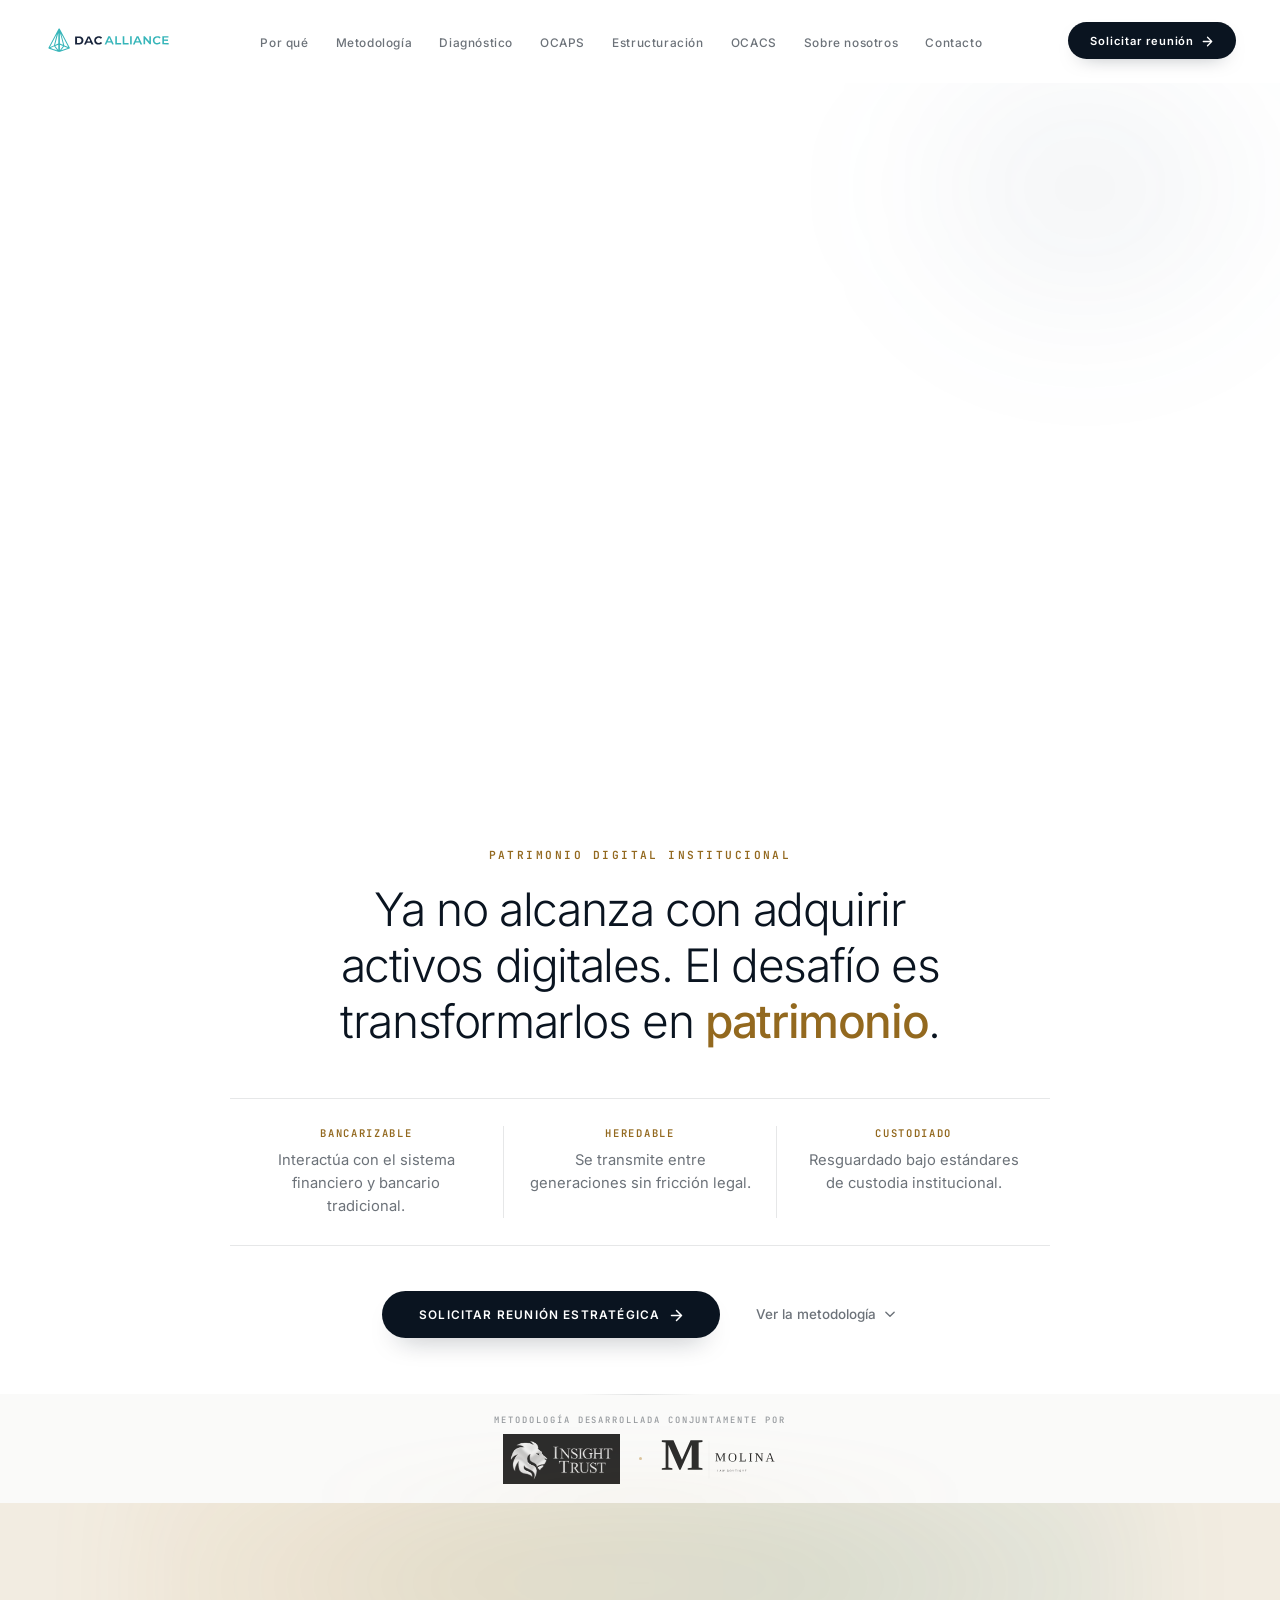
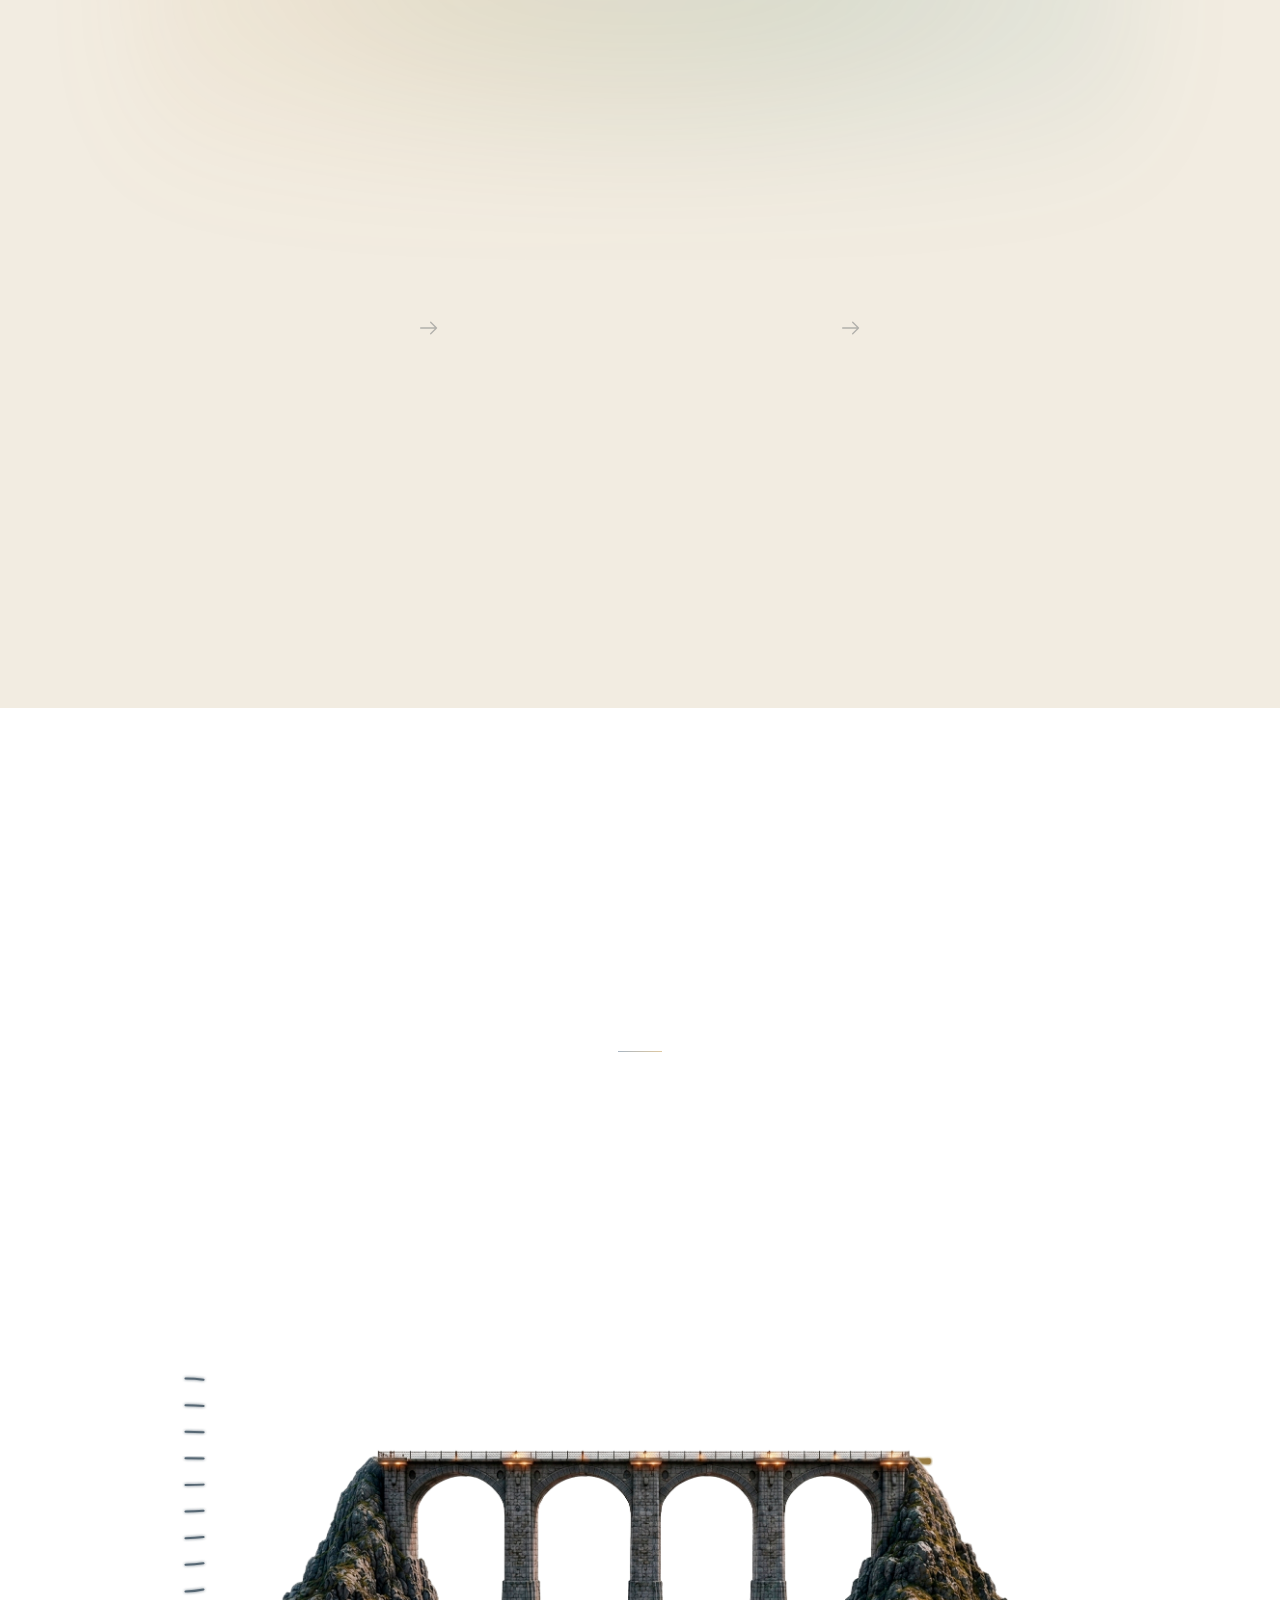
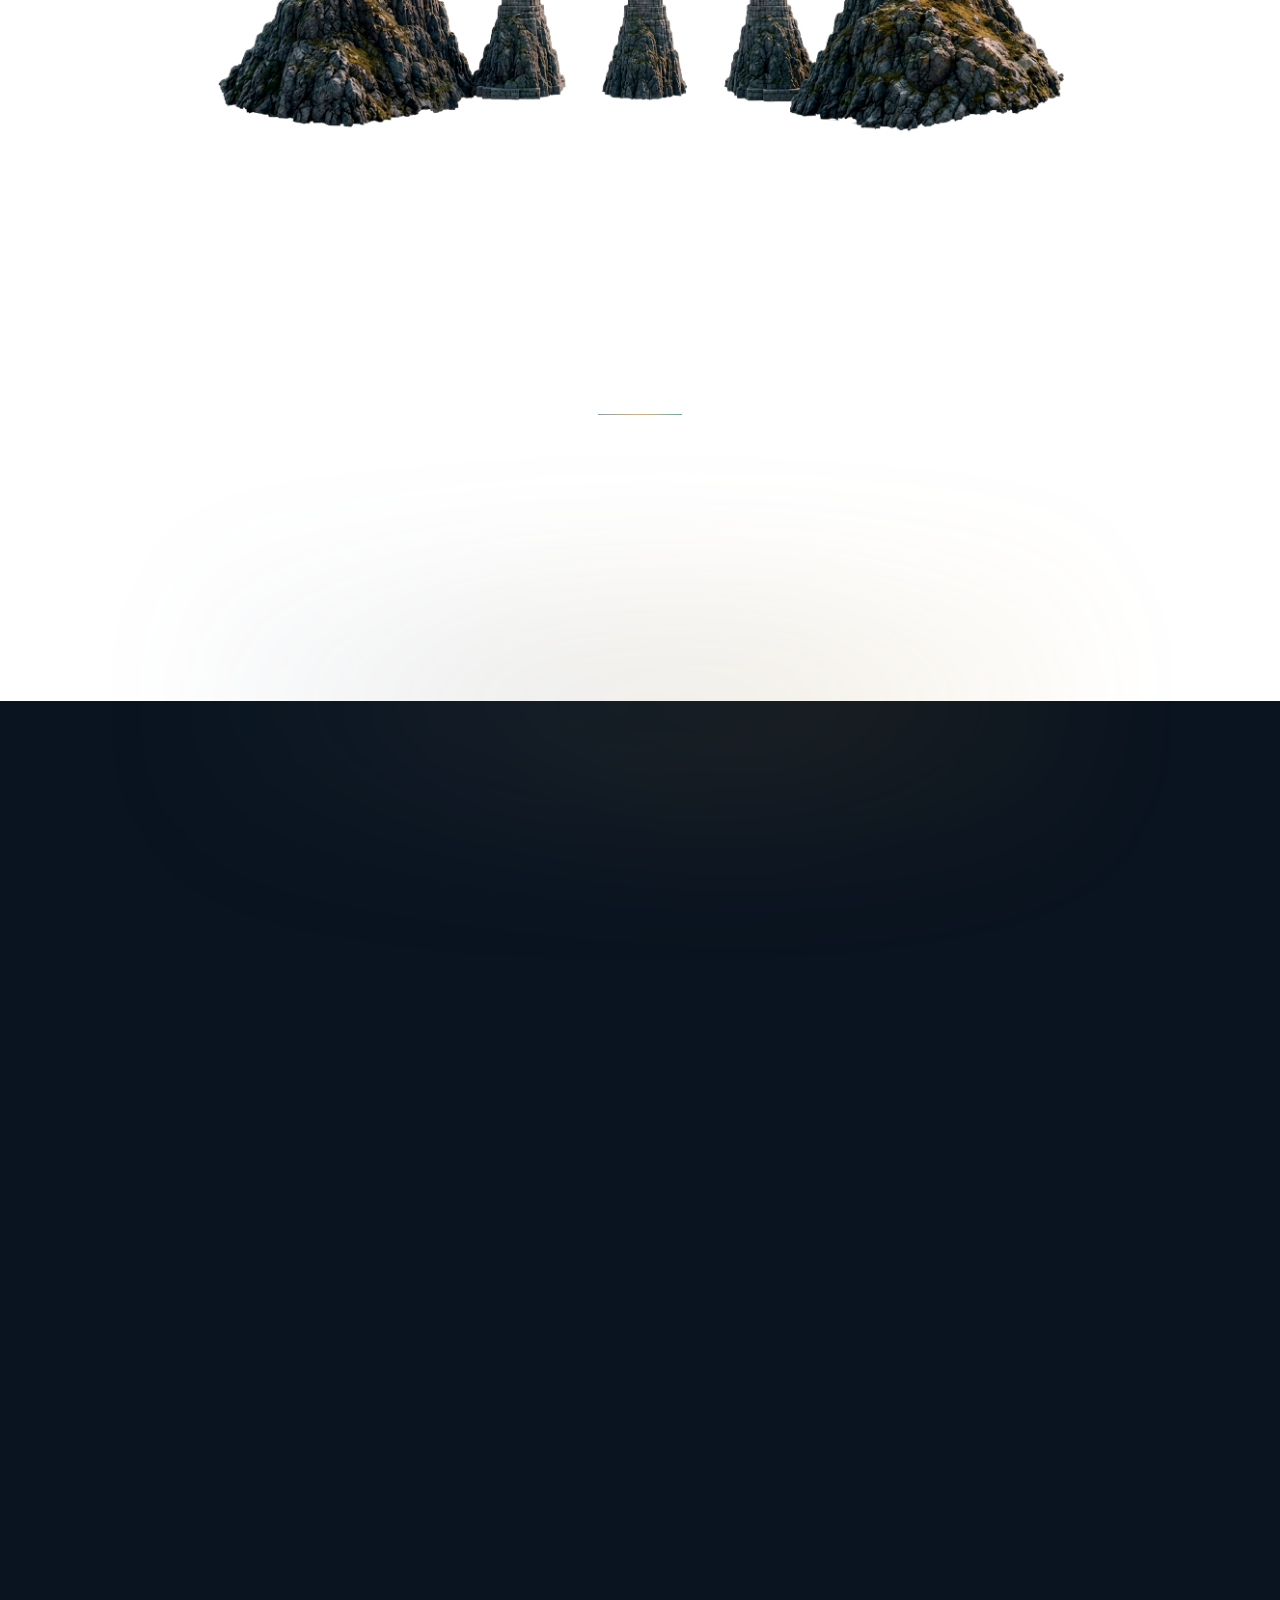
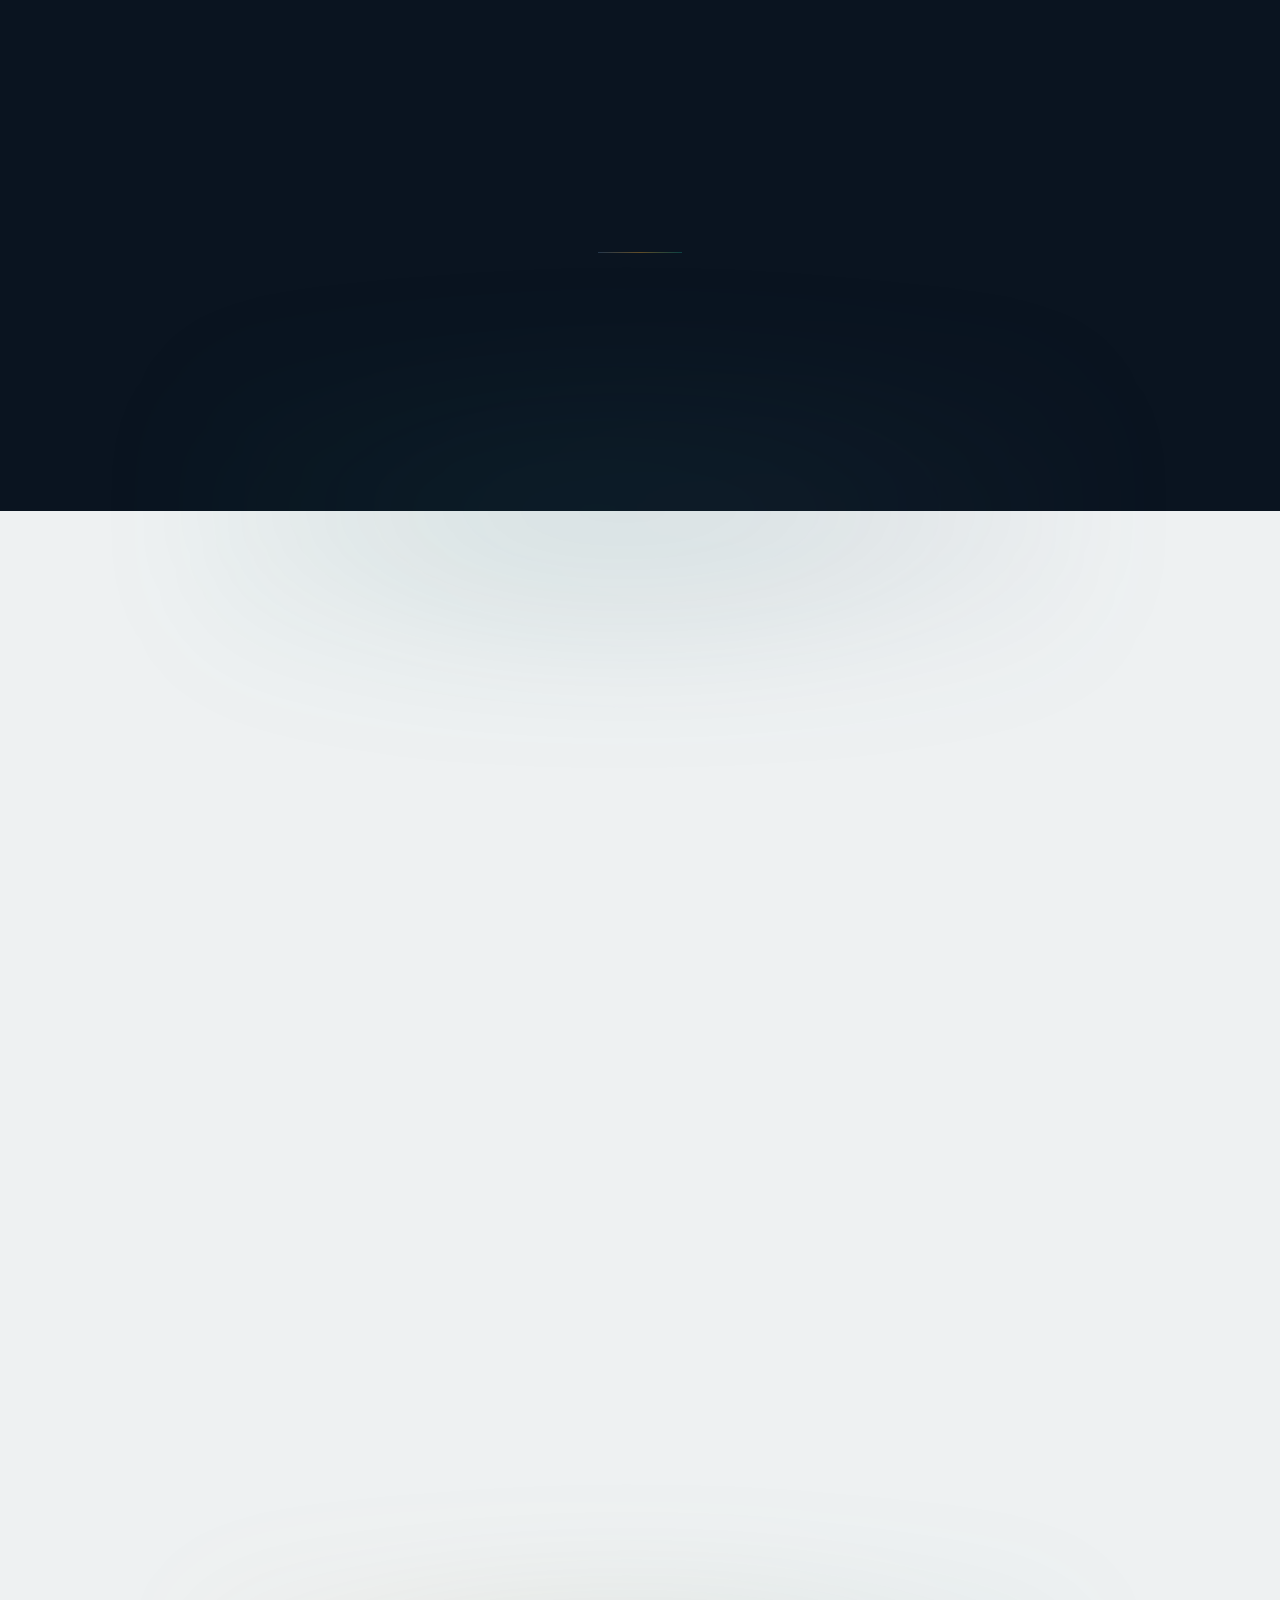
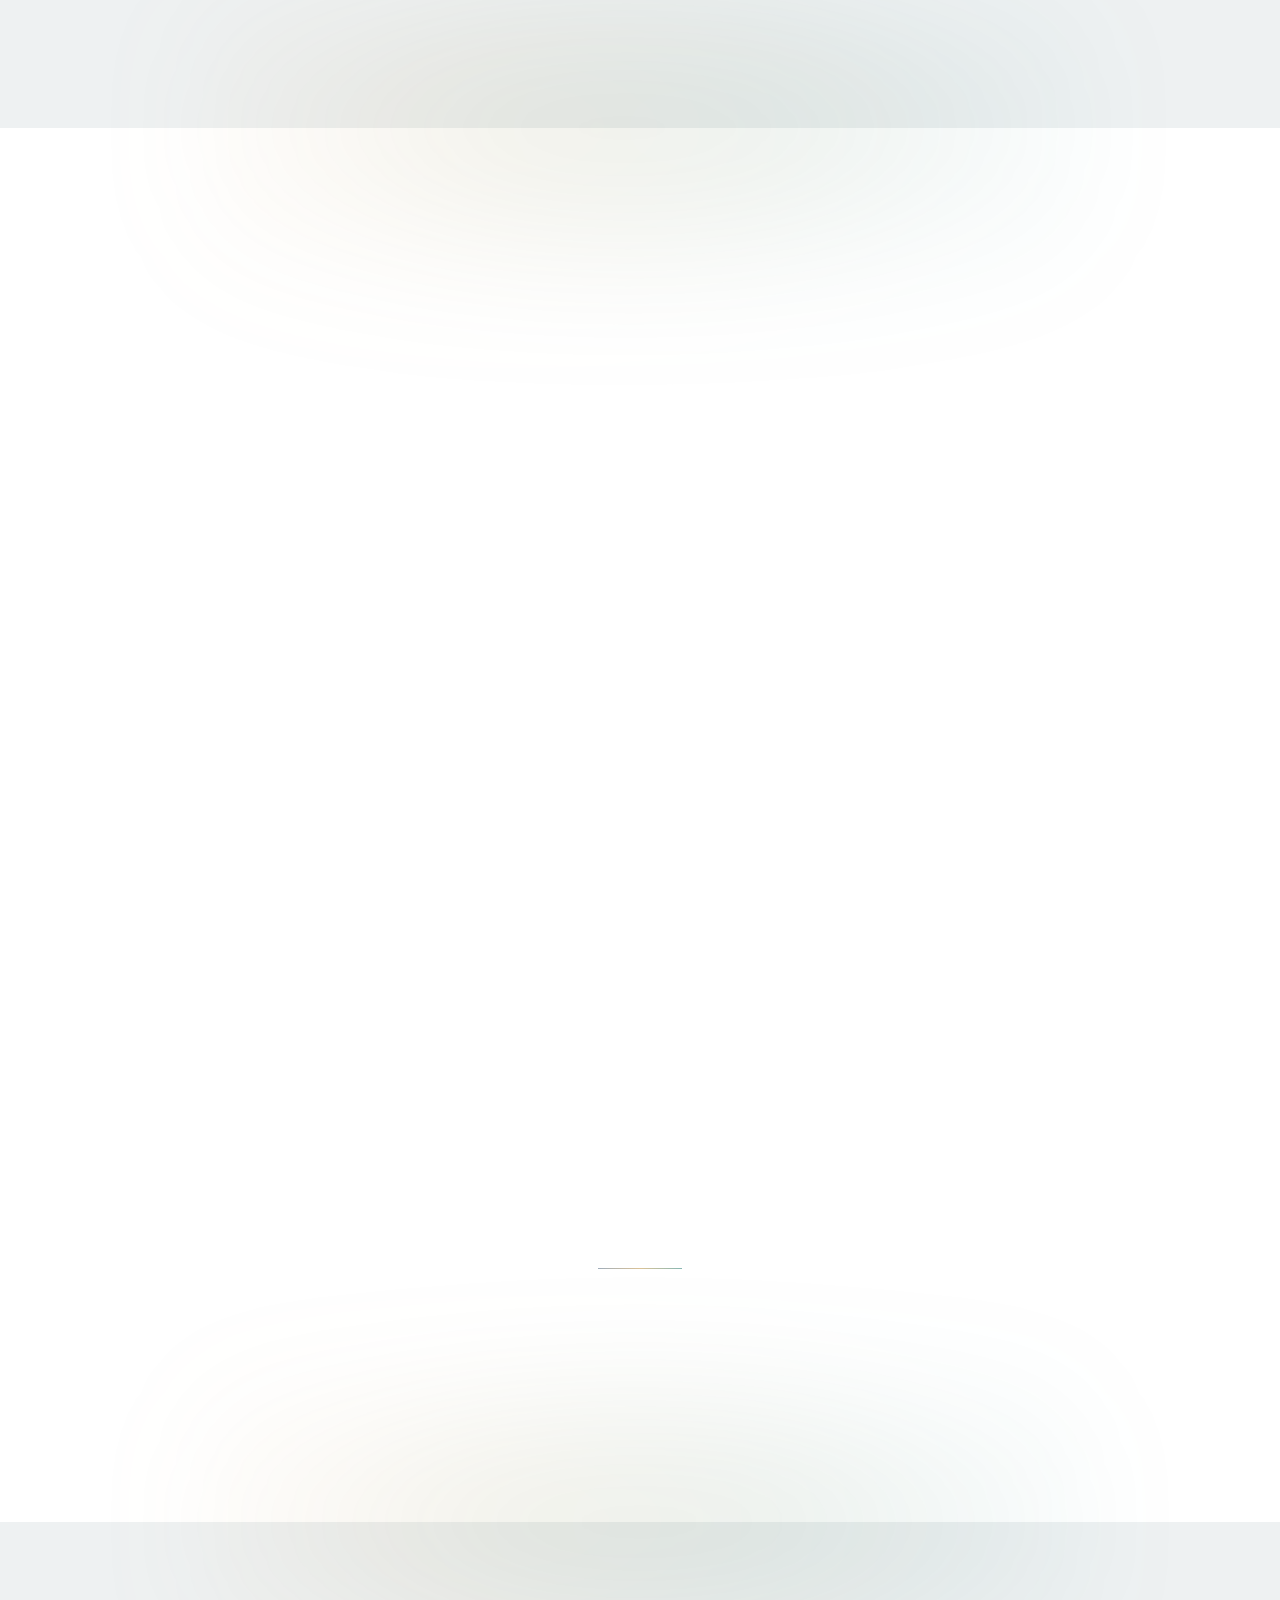
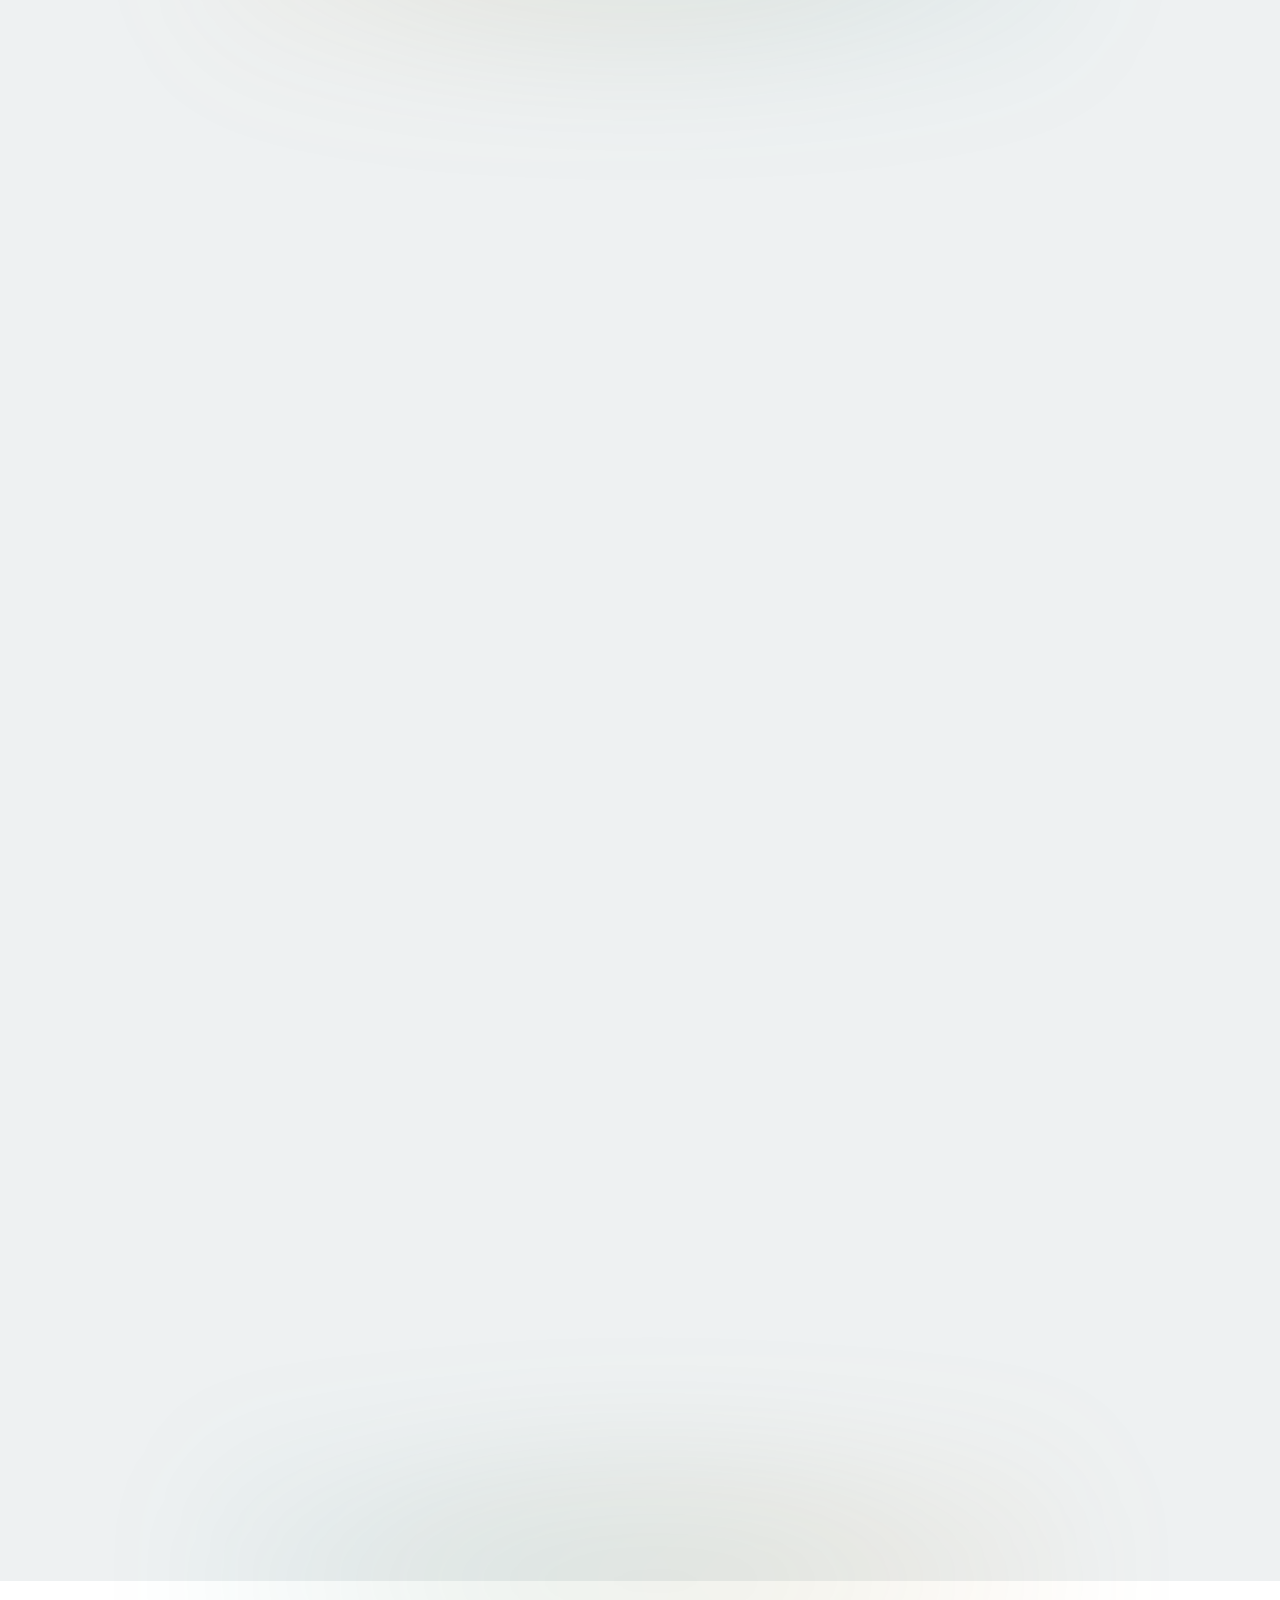
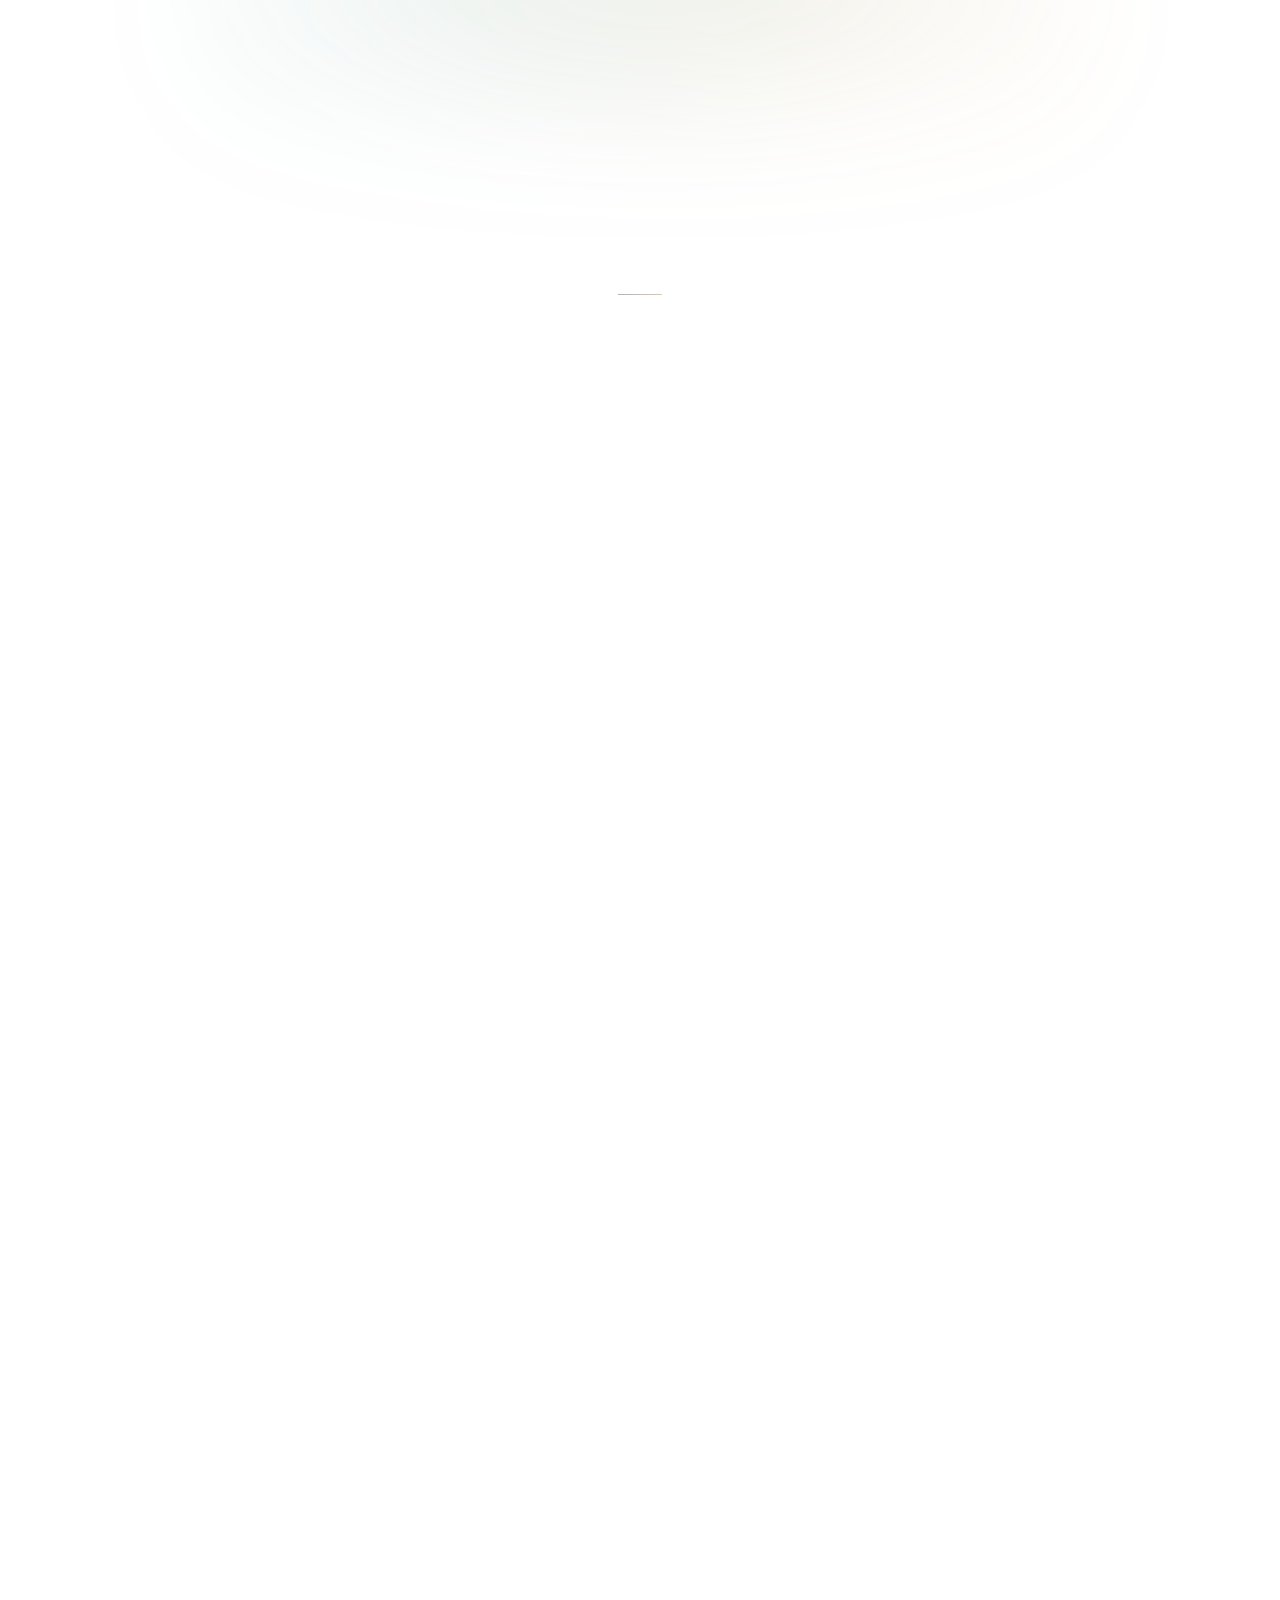
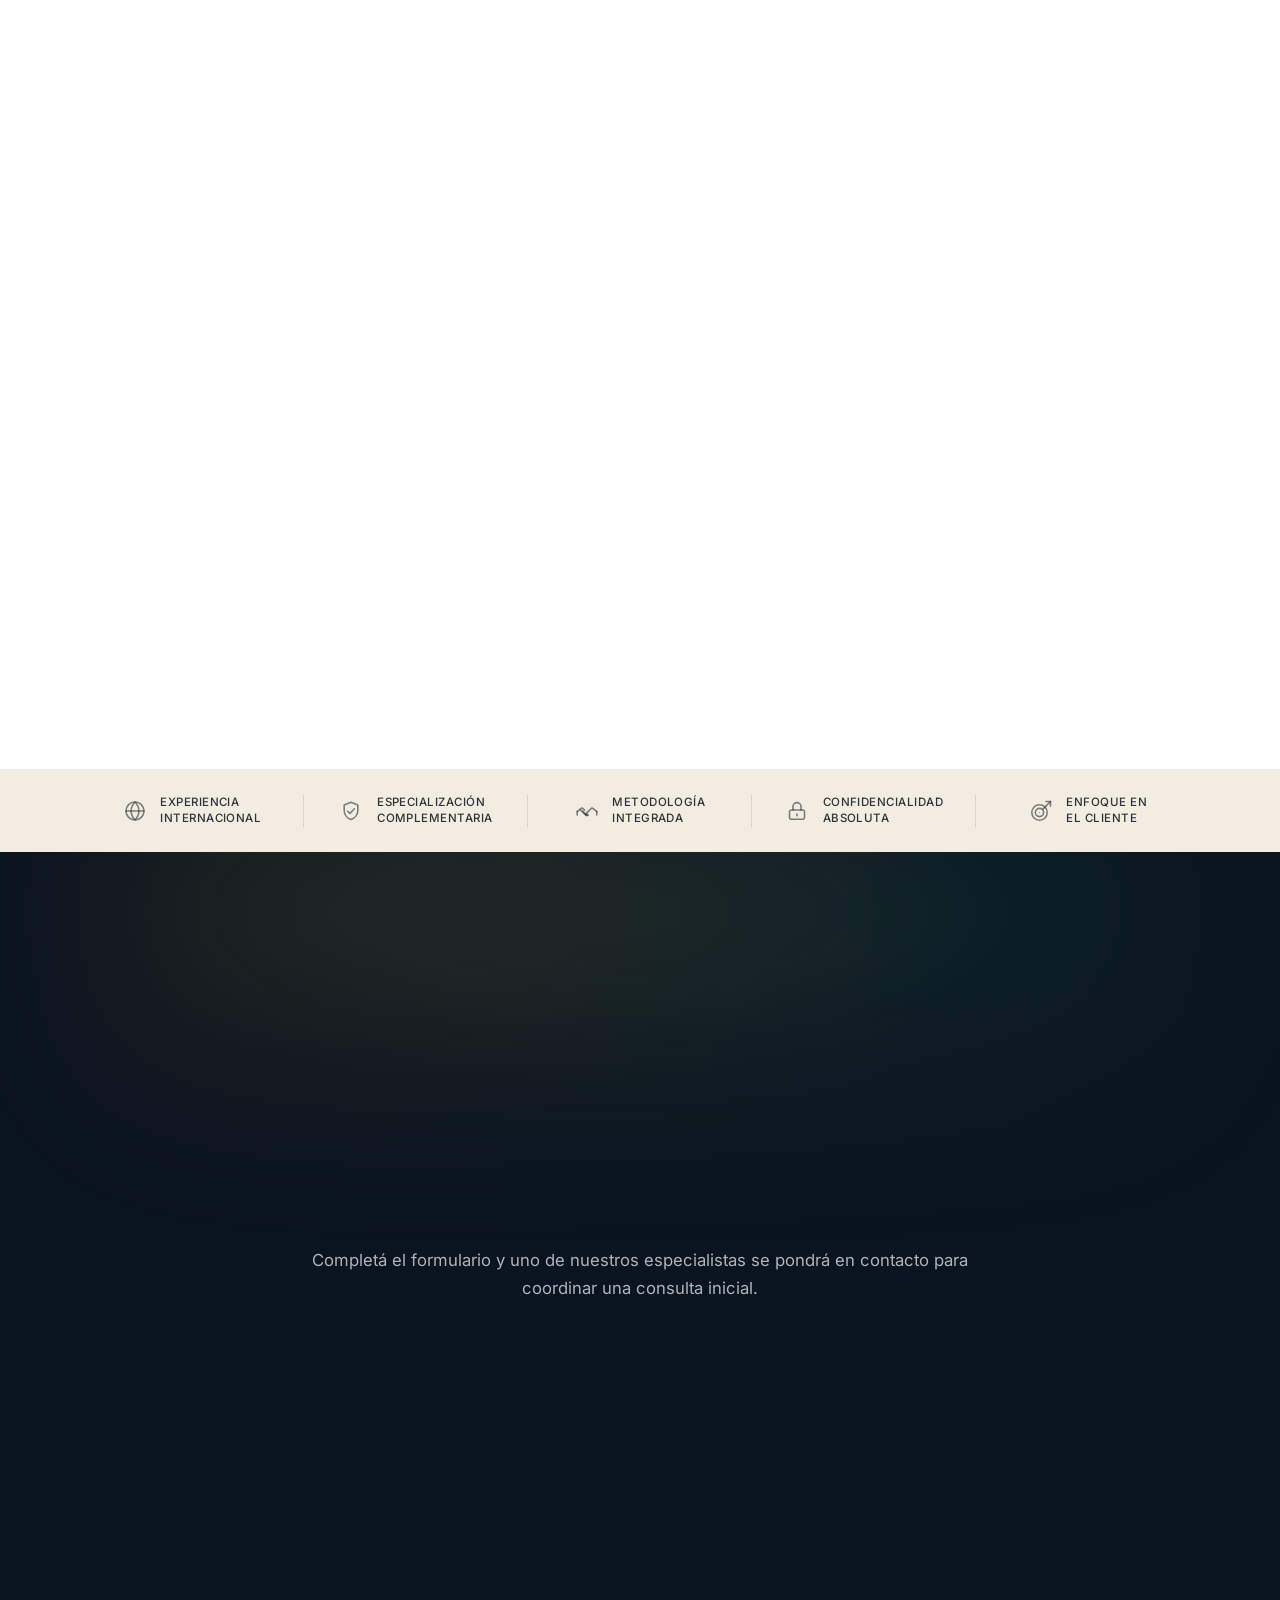
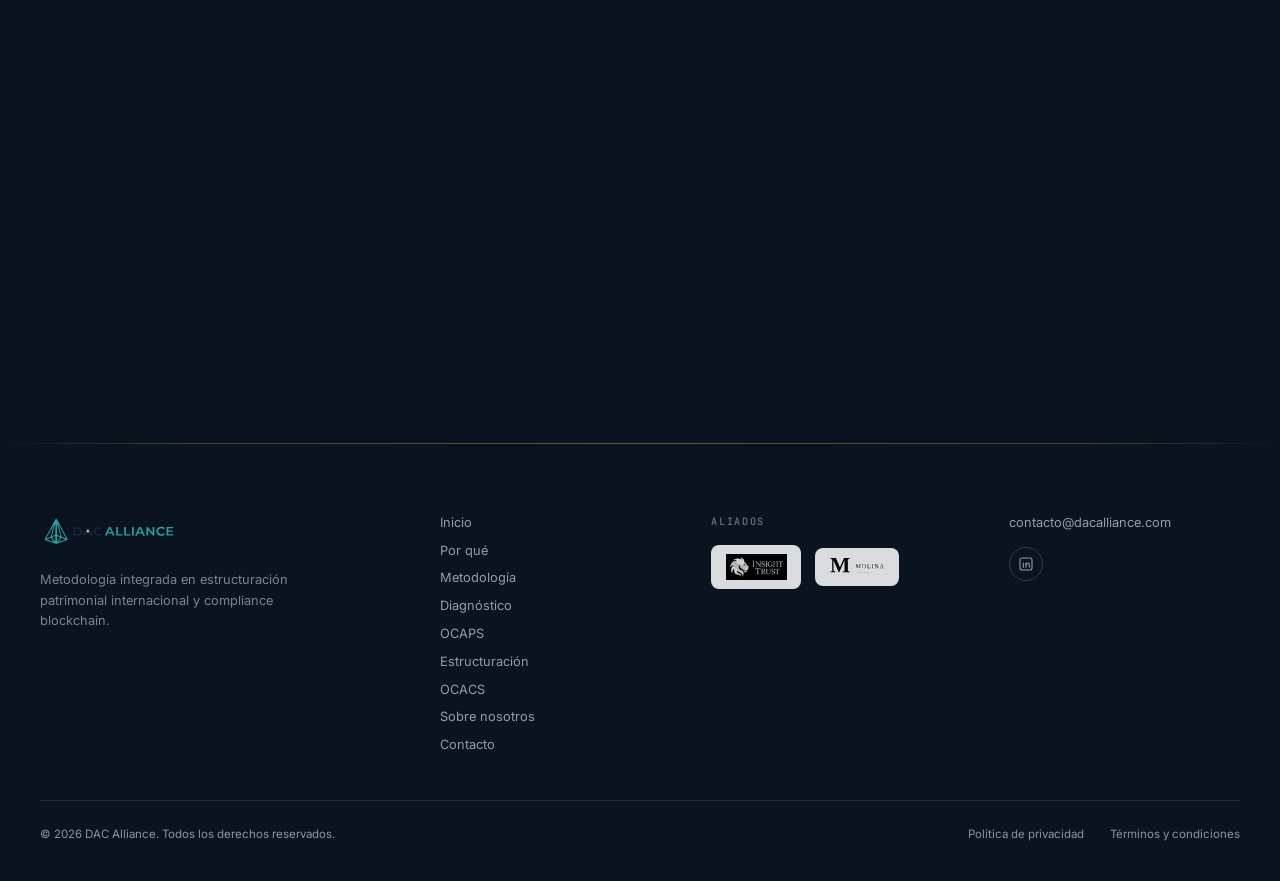
==== commit 4b6c540a: "dac" ====
--- a/index.html
+++ b/index.html
@@ -5,10 +5,56 @@
 <meta name="viewport" content="width=device-width, initial-scale=1">
 <title>DAC Alliance — Patrimonio Digital Institucional</title>
 <meta name="description" content="Metodología para transformar activos digitales dispersos en patrimonio digital: bancarizable, heredable y custodiado institucionalmente.">
+<meta name="keywords" content="patrimonio digital, activos digitales, custodia institucional, herencia de criptoactivos, OCAPS, OCACS, compliance blockchain, estructuración patrimonial, trust, holding, family office, banca privada, patrimonio institucional">
+<meta name="author" content="DAC Alliance">
+<meta name="robots" content="index, follow">
+<link rel="canonical" href="https://dacalliance.com/">
+
+<meta property="og:type" content="website">
+<meta property="og:url" content="https://dacalliance.com/">
+<meta property="og:site_name" content="DAC Alliance">
+<meta property="og:title" content="DAC Alliance — Patrimonio Digital Institucional">
+<meta property="og:description" content="Metodología para transformar activos digitales dispersos en patrimonio digital: bancarizable, heredable y custodiado institucionalmente.">
+<meta property="og:image" content="https://dacalliance.com/8.jpg">
+<meta property="og:image:width" content="955">
+<meta property="og:image:height" content="650">
+<meta property="og:image:alt" content="DAC Alliance — patrimonio digital institucional">
+<meta property="og:locale" content="es_ES">
+
+<meta name="twitter:card" content="summary_large_image">
+<meta name="twitter:title" content="DAC Alliance — Patrimonio Digital Institucional">
+<meta name="twitter:description" content="Metodología para transformar activos digitales dispersos en patrimonio digital: bancarizable, heredable y custodiado institucionalmente.">
+<meta name="twitter:image" content="https://dacalliance.com/8.jpg">
+
+<meta name="theme-color" content="#0B1D34">
 <link rel="icon" type="image/svg+xml" href="LOGO_DAC.svg">
 <meta name="referrer" content="strict-origin-when-cross-origin">
 <meta http-equiv="Content-Security-Policy" content="default-src 'none'; script-src 'self'; style-src 'self'; img-src 'self' data:; media-src 'self'; font-src 'self'; connect-src 'self' https://formspree.io; object-src 'none'; base-uri 'none'; form-action 'self' https://formspree.io; upgrade-insecure-requests;">
 <link rel="stylesheet" href="styles.css">
+<script type="application/ld+json">
+{
+  "@context": "https://schema.org",
+  "@type": "Organization",
+  "name": "DAC Alliance",
+  "url": "https://dacalliance.com/",
+  "logo": "https://dacalliance.com/LOGO_DAC.svg",
+  "description": "DAC Alliance es una metodología que transforma activos digitales dispersos en patrimonio digital institucional: bancarizable, heredable y custodiado institucionalmente, desarrollada conjuntamente por Insight Trust y Molina Law Boutique.",
+  "email": "contacto@dacalliance.com",
+  "sameAs": [
+    "https://insight-trust.com/",
+    "https://www.molinalawboutique.es/"
+  ]
+}
+</script>
+<script type="application/ld+json">
+{
+  "@context": "https://schema.org",
+  "@type": "WebSite",
+  "name": "DAC Alliance",
+  "url": "https://dacalliance.com/",
+  "inLanguage": "es"
+}
+</script>
 </head>
 <body>
 
@@ -571,6 +617,46 @@
         <li><span class="diag-dot" aria-hidden="true"></span>Necesidades de protección patrimonial</li>
       </ul>
 
+      <!-- Grid mobile: mismas dimensiones que las labels flotantes de desktop, con ícono, sin superponerse a la imagen -->
+      <div class="diag-annot-grid">
+        <div class="diag-annot-card">
+          <span class="diag-annot-icon" aria-hidden="true">
+            <svg viewBox="0 0 24 24" fill="none" stroke="currentColor" stroke-width="1.6" stroke-linecap="round" stroke-linejoin="round"><circle cx="12" cy="12" r="9"/><path d="M3 12h18"/><path d="M12 3c2.5 2.6 3.9 5.7 3.9 9s-1.4 6.4-3.9 9c-2.5-2.6-3.9-5.7-3.9-9s1.4-6.4 3.9-9z"/></svg>
+          </span>
+          <span>Residencia fiscal</span>
+        </div>
+        <div class="diag-annot-card">
+          <span class="diag-annot-icon" aria-hidden="true">
+            <svg viewBox="0 0 24 24" fill="none" stroke="currentColor" stroke-width="1.6" stroke-linecap="round" stroke-linejoin="round"><path d="M3 8v9a1.5 1.5 0 001.5 1.5h15A1.5 1.5 0 0021 17V9.5A1.5 1.5 0 0019.5 8H4.5A1.5 1.5 0 013 6.5V8z"/><path d="M3 6.5A1.5 1.5 0 014.5 5h11"/><circle cx="17" cy="13" r="1.2" fill="currentColor" stroke="none"/></svg>
+          </span>
+          <span>Exchanges utilizados y wallets declaradas</span>
+        </div>
+        <div class="diag-annot-card">
+          <span class="diag-annot-icon" aria-hidden="true">
+            <svg viewBox="0 0 24 24" fill="none" stroke="currentColor" stroke-width="1.6" stroke-linecap="round" stroke-linejoin="round"><circle cx="12" cy="8" r="3.4"/><path d="M5 20c0-3.6 3.1-6.4 7-6.4s7 2.8 7 6.4"/></svg>
+          </span>
+          <span>Nacionalidad y situación personal</span>
+        </div>
+        <div class="diag-annot-card">
+          <span class="diag-annot-icon" aria-hidden="true">
+            <svg viewBox="0 0 24 24" fill="none" stroke="currentColor" stroke-width="1.6" stroke-linecap="round" stroke-linejoin="round"><path d="M12 3.2l6.8 2.9v5.2c0 4.4-2.9 8.1-6.8 9.1-3.9-1-6.8-4.7-6.8-9.1V6.1L12 3.2z"/><path d="M8.7 12.3l2.2 2.2 4.4-4.7"/></svg>
+          </span>
+          <span>Necesidades de compliance y estructuración internacional</span>
+        </div>
+        <div class="diag-annot-card">
+          <span class="diag-annot-icon" aria-hidden="true">
+            <svg viewBox="0 0 24 24" fill="none" stroke="currentColor" stroke-width="1.6" stroke-linecap="round" stroke-linejoin="round"><circle cx="12" cy="12" r="8.5"/><circle cx="12" cy="12" r="4.3"/><path d="M12 3.2V6M20.8 12H18M12 20.8V18M3.2 12H6"/></svg>
+          </span>
+          <span>Objetivos patrimoniales y familiares</span>
+        </div>
+        <div class="diag-annot-card">
+          <span class="diag-annot-icon" aria-hidden="true">
+            <svg viewBox="0 0 24 24" fill="none" stroke="currentColor" stroke-width="1.6" stroke-linecap="round" stroke-linejoin="round"><rect x="4.5" y="11" width="15" height="9.3" rx="2"/><path d="M8 11V7.6a4 4 0 0 1 8 0V11"/><path d="M12 15v1.8"/></svg>
+          </span>
+          <span>Necesidades de protección patrimonial</span>
+        </div>
+      </div>
+
       <div class="diag-result">
         <span class="diag-result-label">Resultado</span>
         <p>Una hoja de ruta patrimonial coherente antes de implementar cualquier estructura.</p>
--- a/styles.css
+++ b/styles.css
@@ -876,6 +876,8 @@
 }
 
 .stage-icon--logos {
+  width: 124px;
+  height: 124px;
   object-fit: contain;
 }
 
@@ -931,6 +933,7 @@
   .origin { padding: 4.25rem 2rem; }
   .origin-stages { --circle: 128px; gap: 0 1rem; }
   .stage-icon { width: 78px; height: 78px; }
+  .stage-icon--logos { width: 104px; height: 104px; }
   .stage-title, .stage-desc { max-width: 210px; }
 }
 
@@ -945,6 +948,7 @@
     --circle: 116px;
   }
   .stage-icon { width: 66px; height: 66px; }
+  .stage-icon--logos { width: 106px; height: 106px; }
   .stage-title, .stage-desc { max-width: 280px; }
   .stage-arrow {
     height: auto;
@@ -2287,6 +2291,52 @@
 
 @media (max-width: 1024px) {
   .diagnostico { padding: 4.25rem 2rem; }
+}
+
+/* ── Grid de dimensiones para mobile (ícono + etiqueta, sin solape con la imagen) ── */
+.diag-annot-grid {
+  display: none;
+  grid-template-columns: 1fr 1fr;
+  gap: .7rem;
+  margin: 0 0 2.2rem;
+  max-width: 460px;
+  margin-left: auto;
+  margin-right: auto;
+}
+
+.diag-annot-card {
+  display: flex;
+  flex-direction: column;
+  align-items: center;
+  text-align: center;
+  gap: .6rem;
+  padding: 1.1rem .8rem .95rem;
+  background: rgba(255, 255, 255, .04);
+  border: 1px solid rgba(255, 255, 255, .09);
+  border-radius: 12px;
+}
+
+.diag-annot-icon {
+  width: 42px;
+  height: 42px;
+  flex-shrink: 0;
+  border-radius: 50%;
+  display: flex;
+  align-items: center;
+  justify-content: center;
+  background: var(--paper);
+  color: var(--teal);
+  box-shadow: 0 10px 20px -10px rgba(0, 0, 0, .45);
+}
+
+.diag-annot-icon svg { width: 19px; height: 19px; }
+
+.diag-annot-card span:last-child {
+  font-family: var(--fb);
+  font-size: .82rem;
+  font-weight: 400;
+  line-height: 1.35;
+  color: rgba(255, 255, 255, .85);
 }
 
 /* Mobile */
@@ -2311,6 +2361,11 @@
     border: 1px solid var(--line);
   }
   .diag-benefit-item span { max-width: none; }
+
+  /* Dimensiones del diagnóstico en mobile: grid de tarjetas con ícono debajo
+     de la imagen (las labels flotantes no caben sin tapar los íconos del gráfico) */
+  .diag-list--fallback { display: none; }
+  .diag-annot-grid { display: grid; }
 }
 
 /* ══════════════ OCAPS ══════════════ */
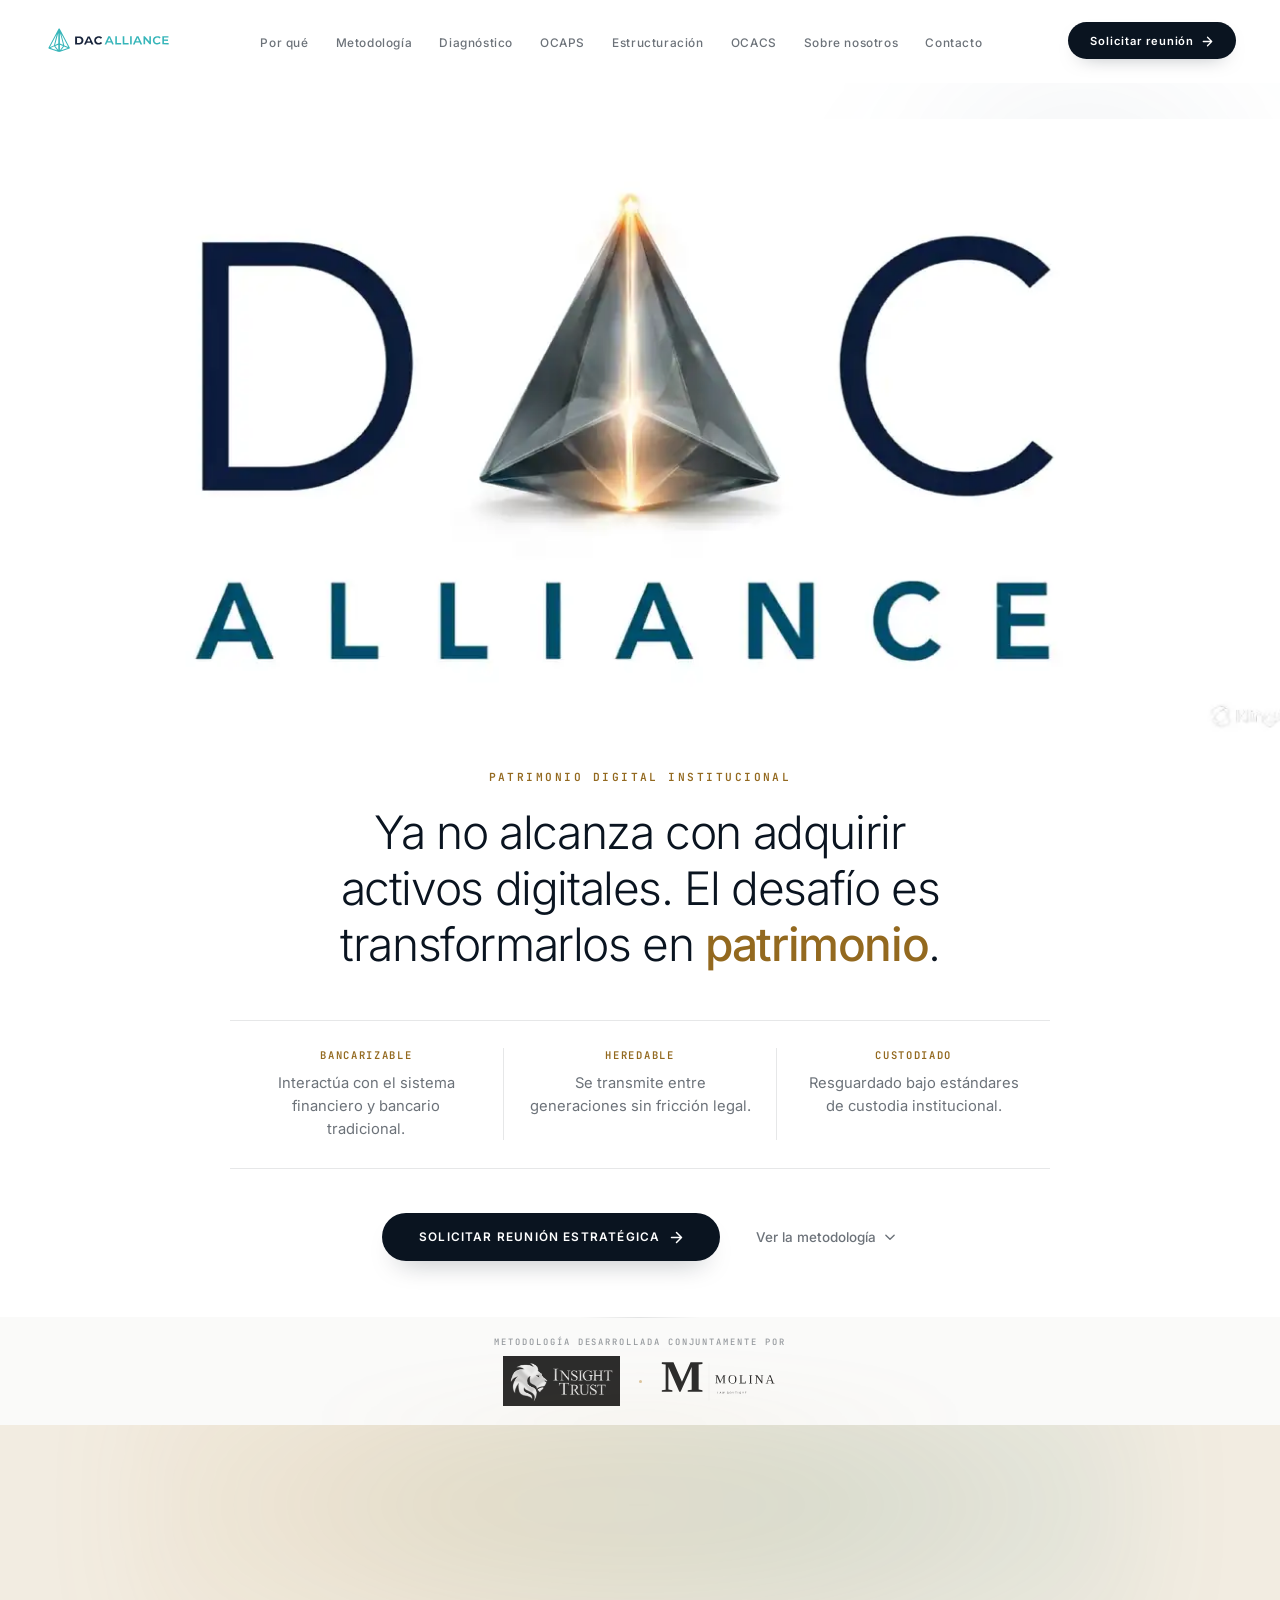
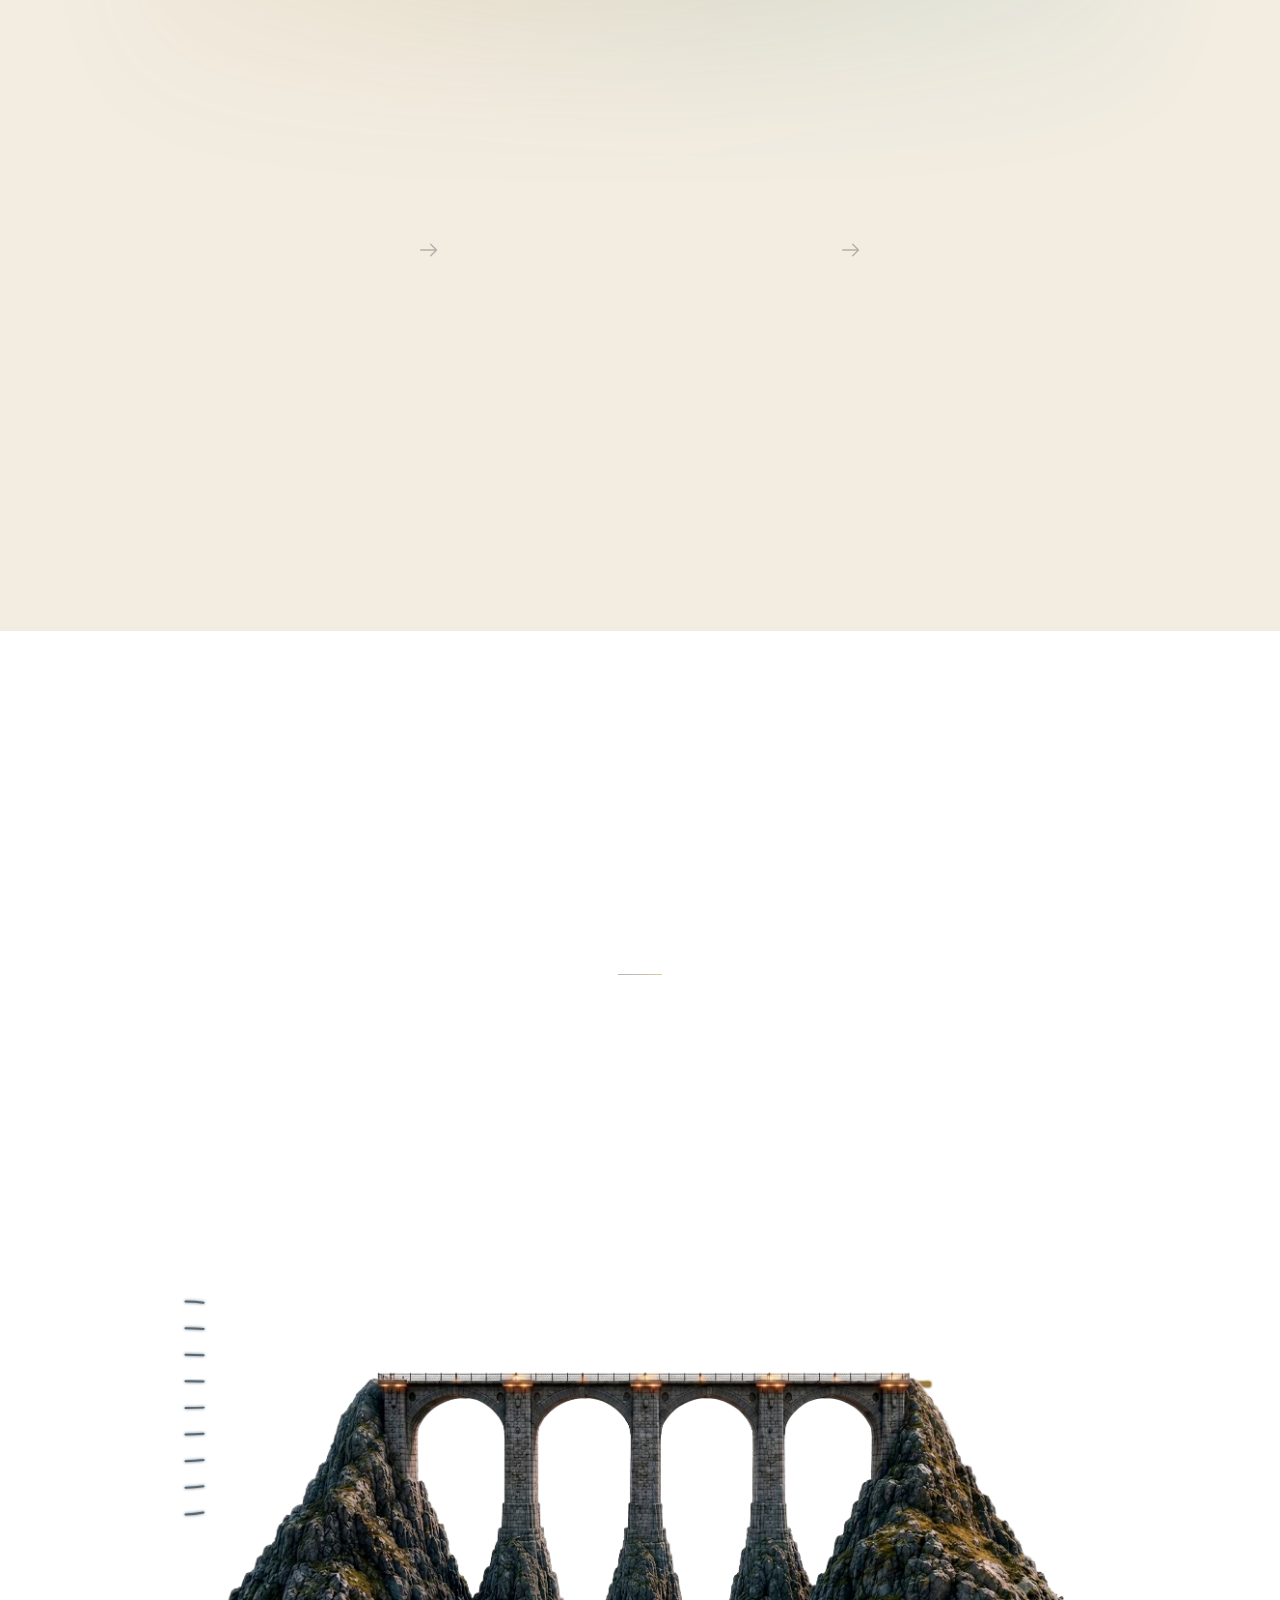
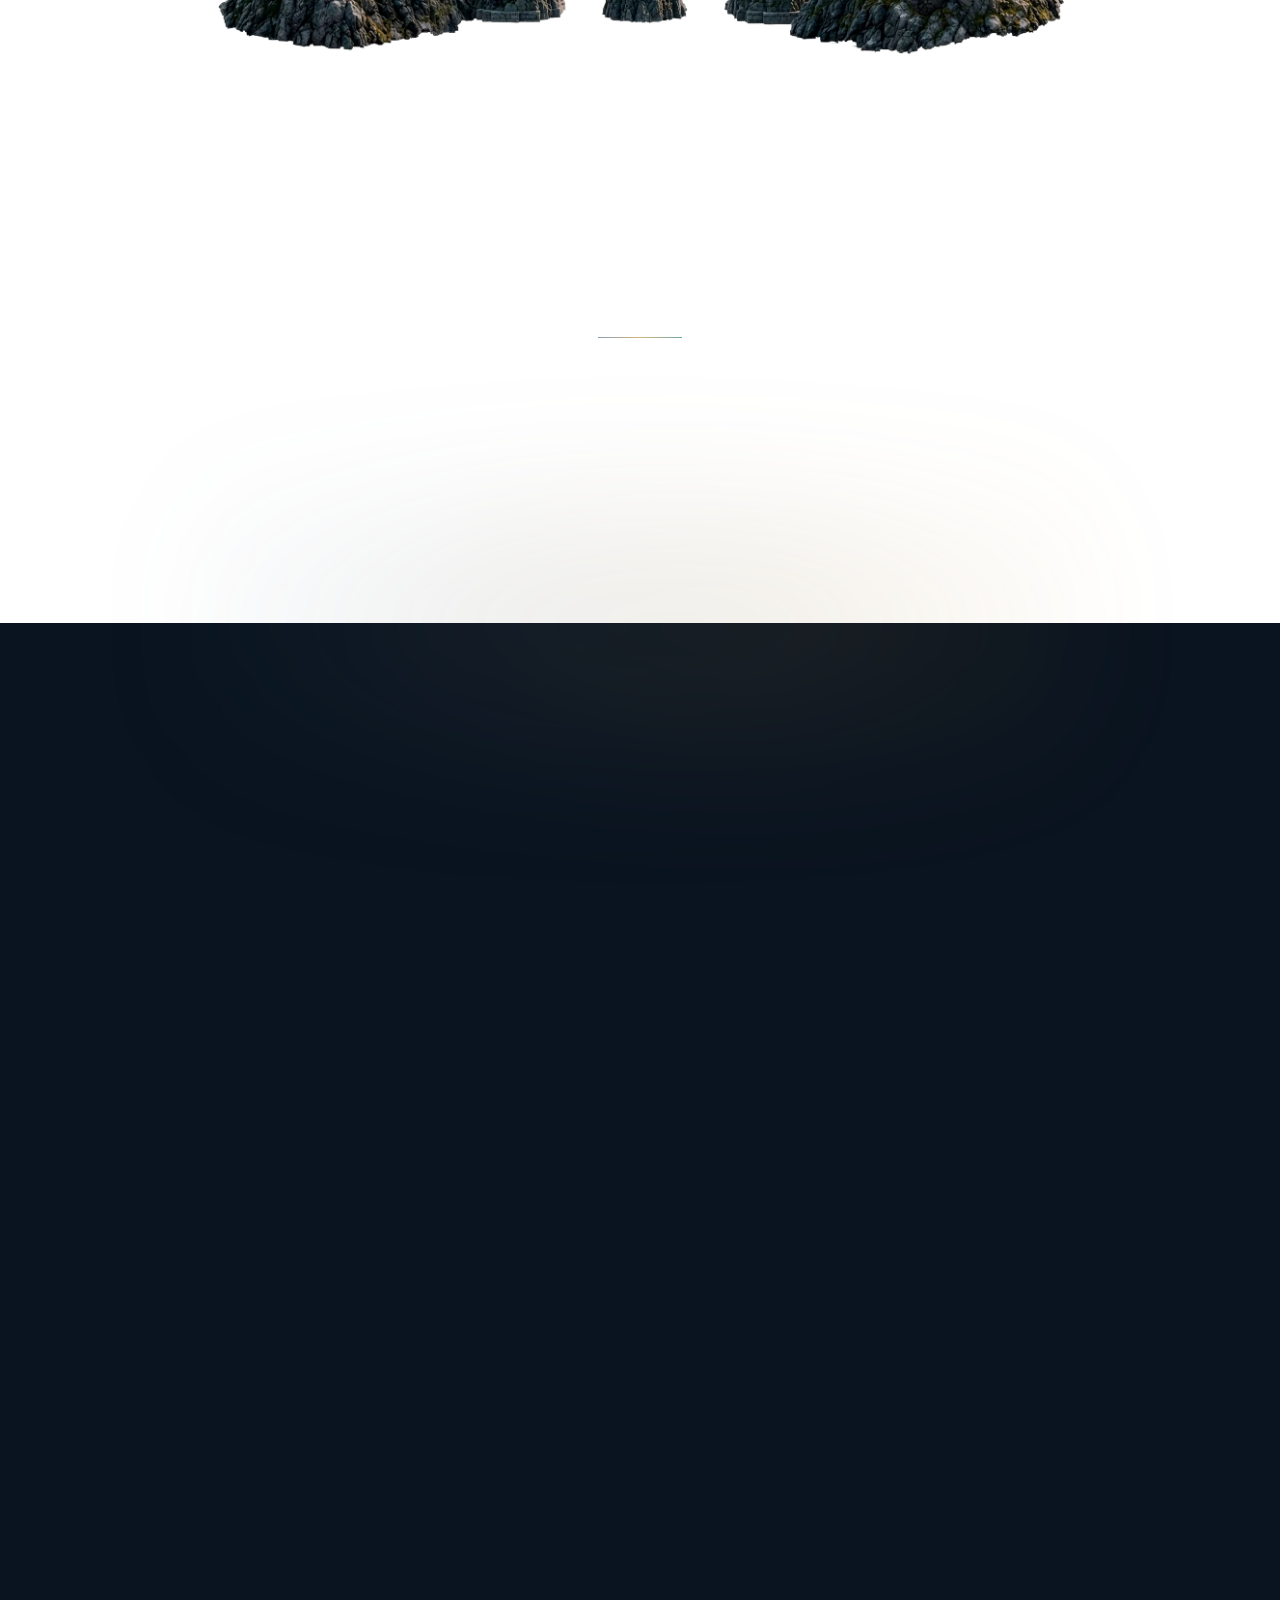
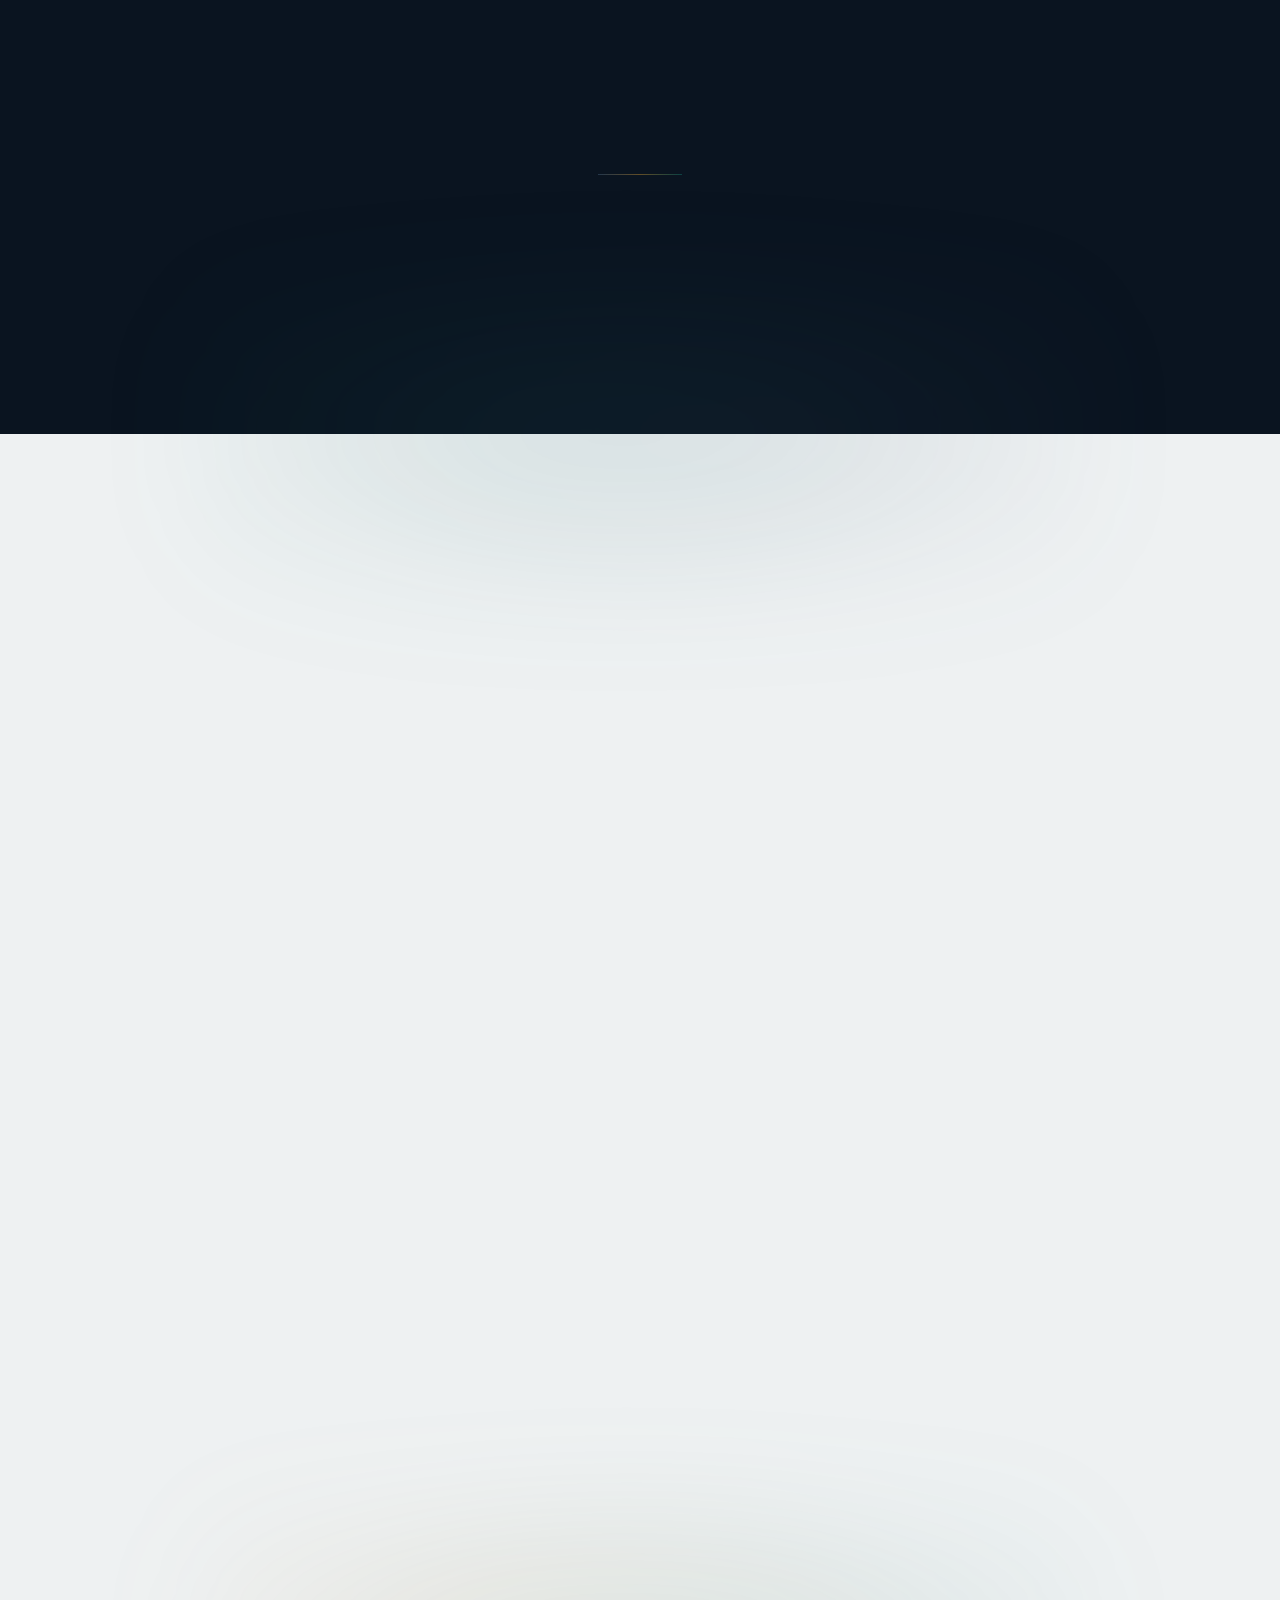
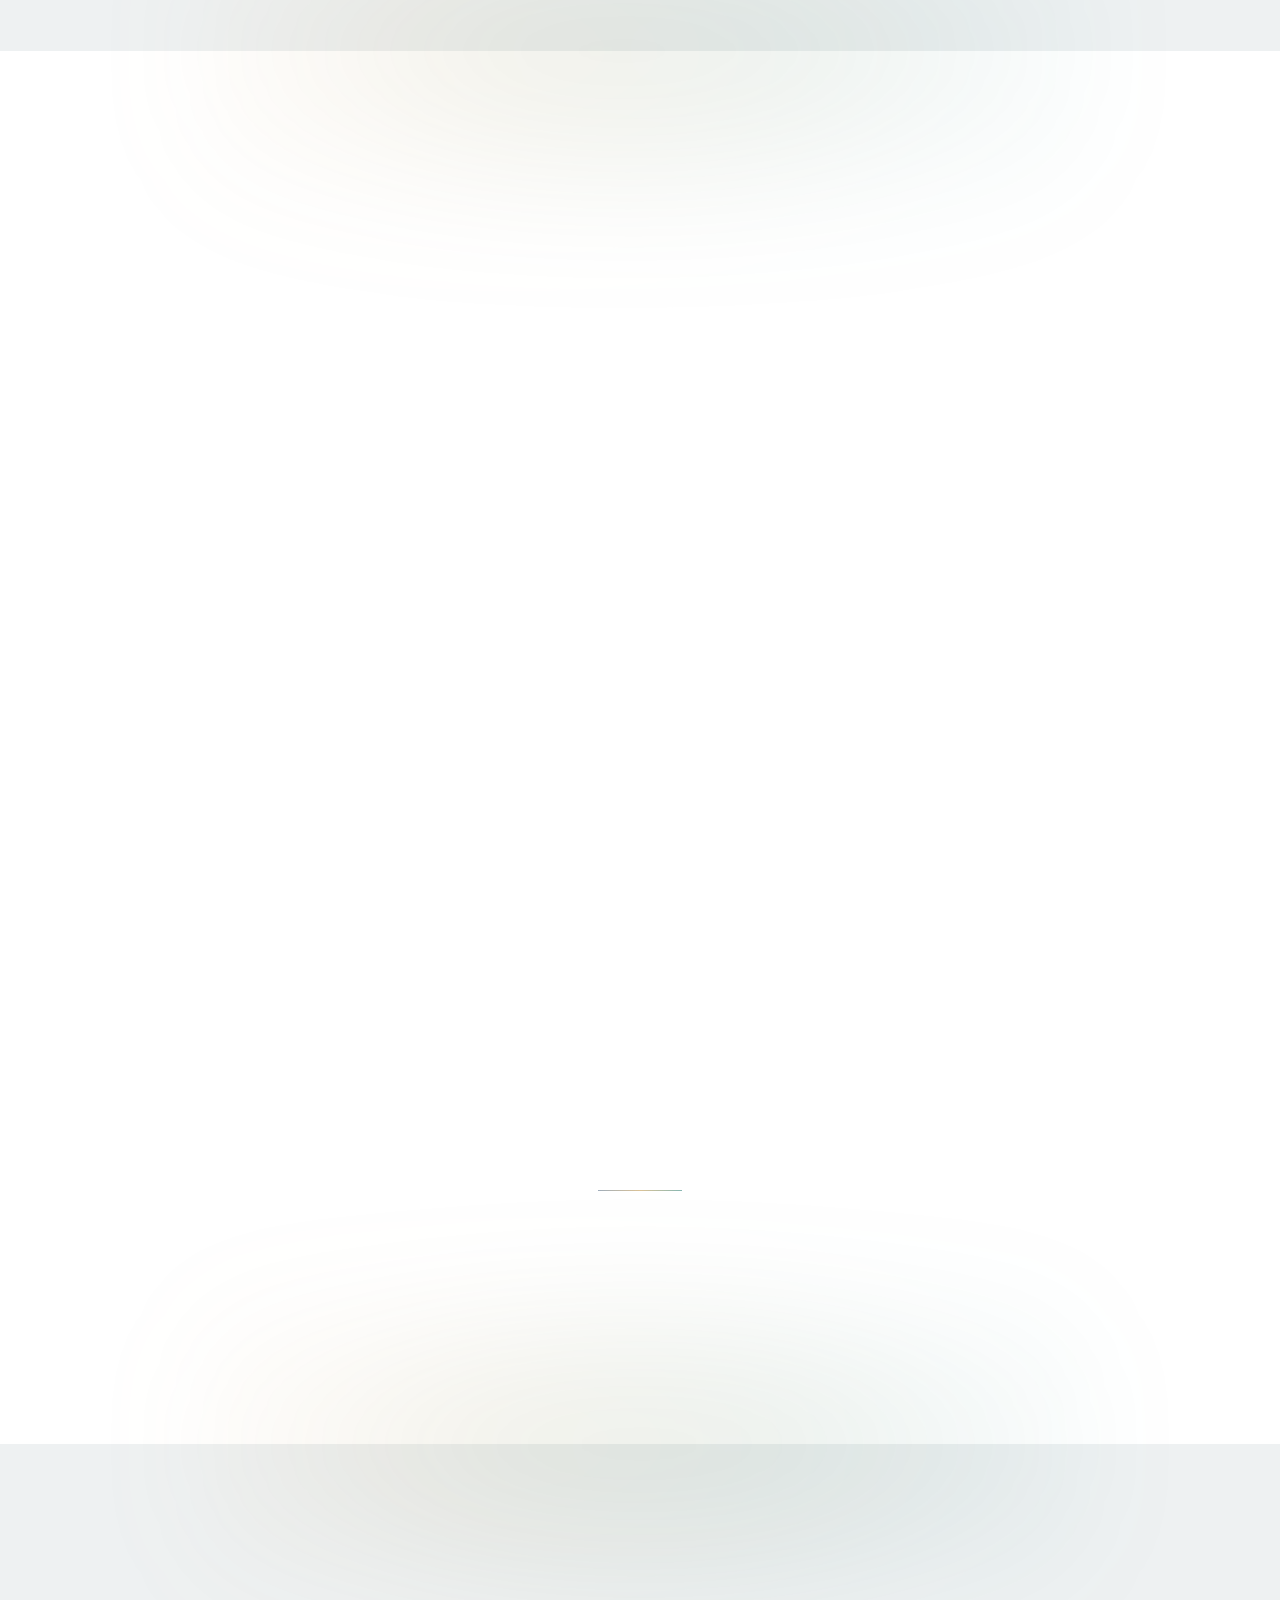
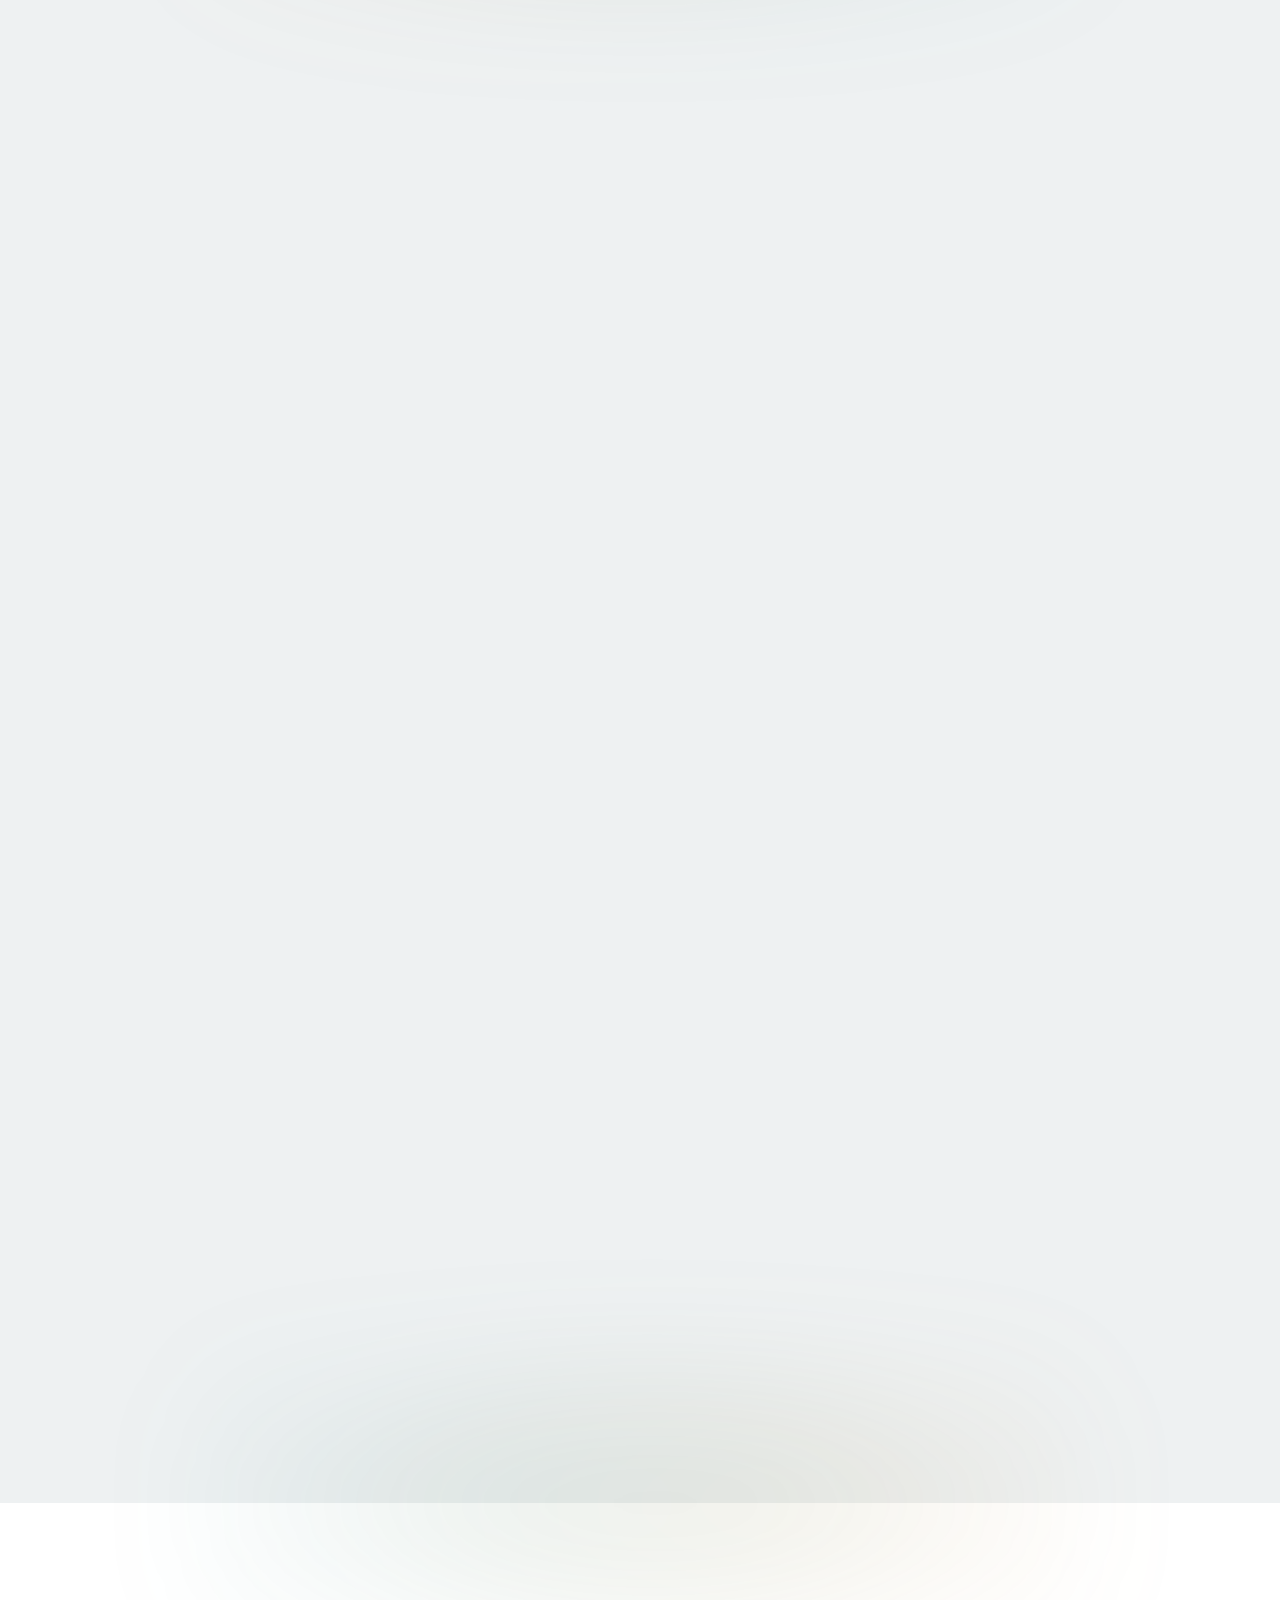
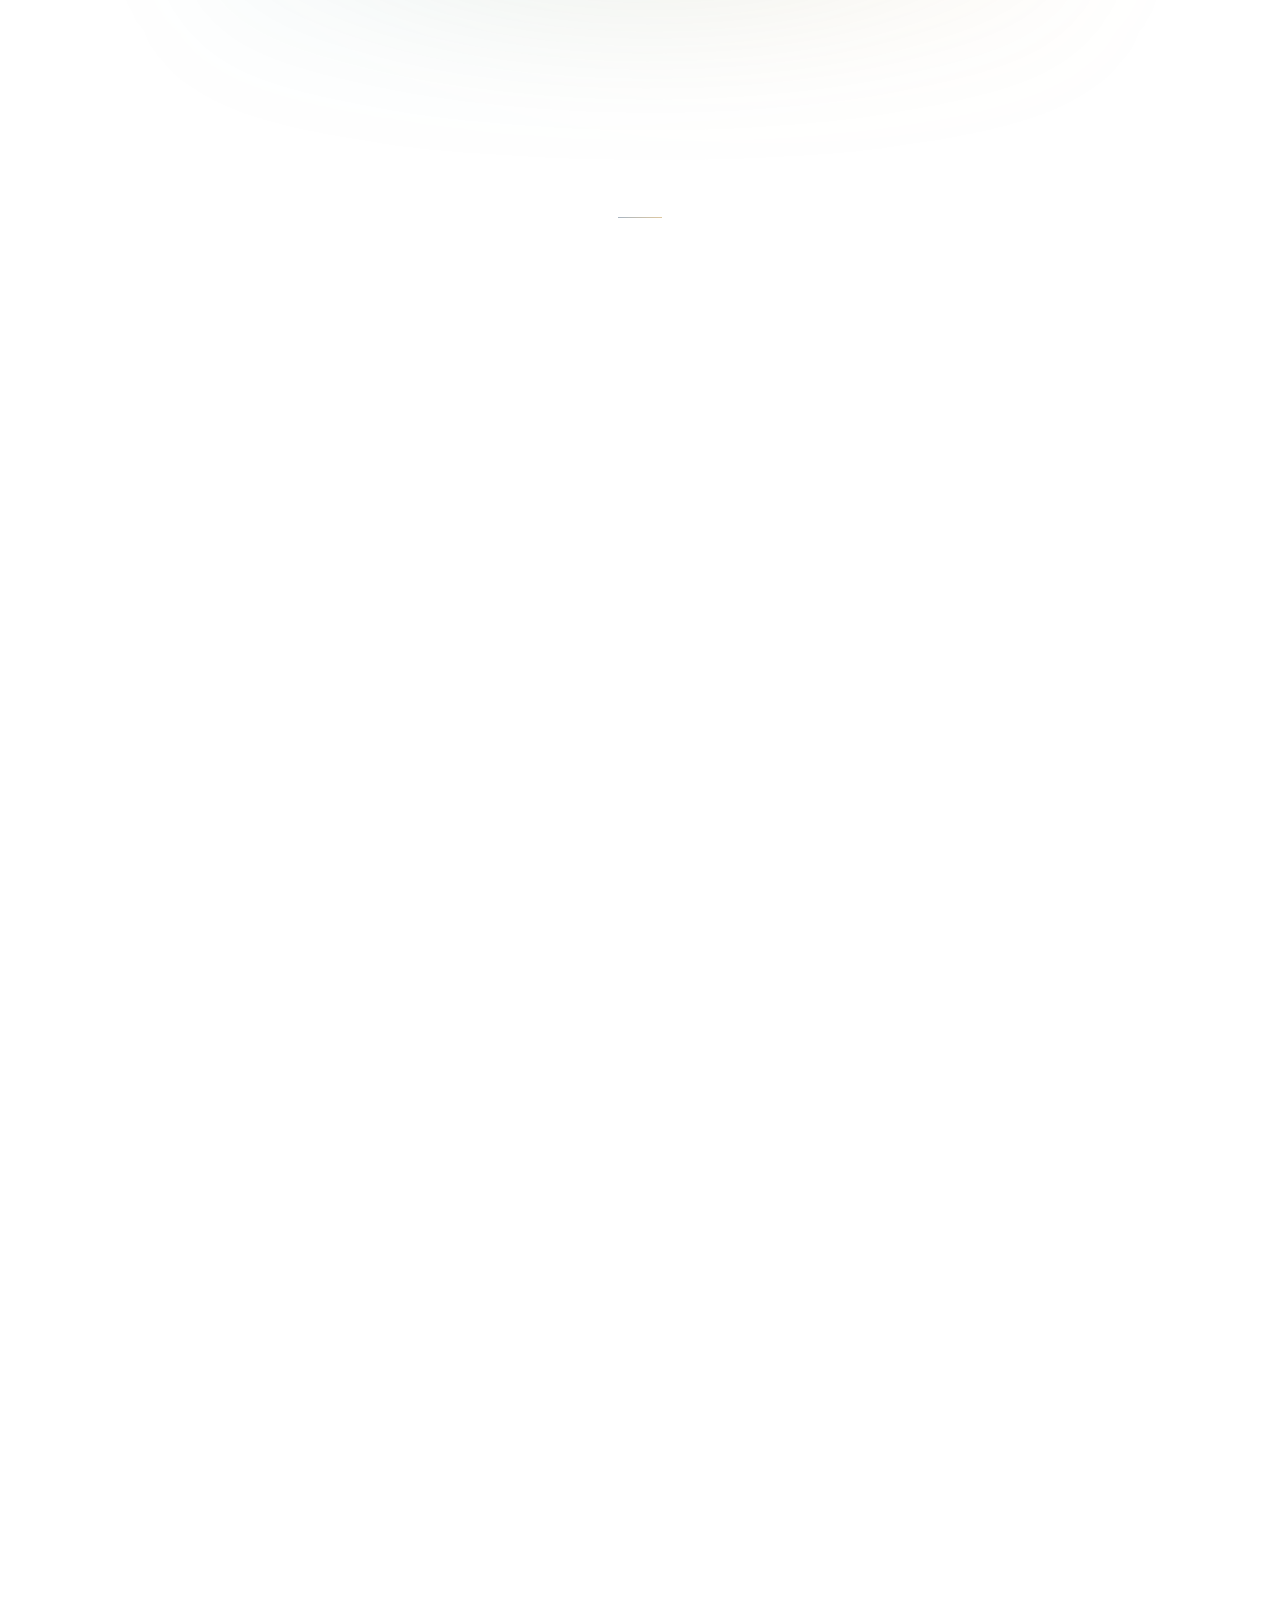
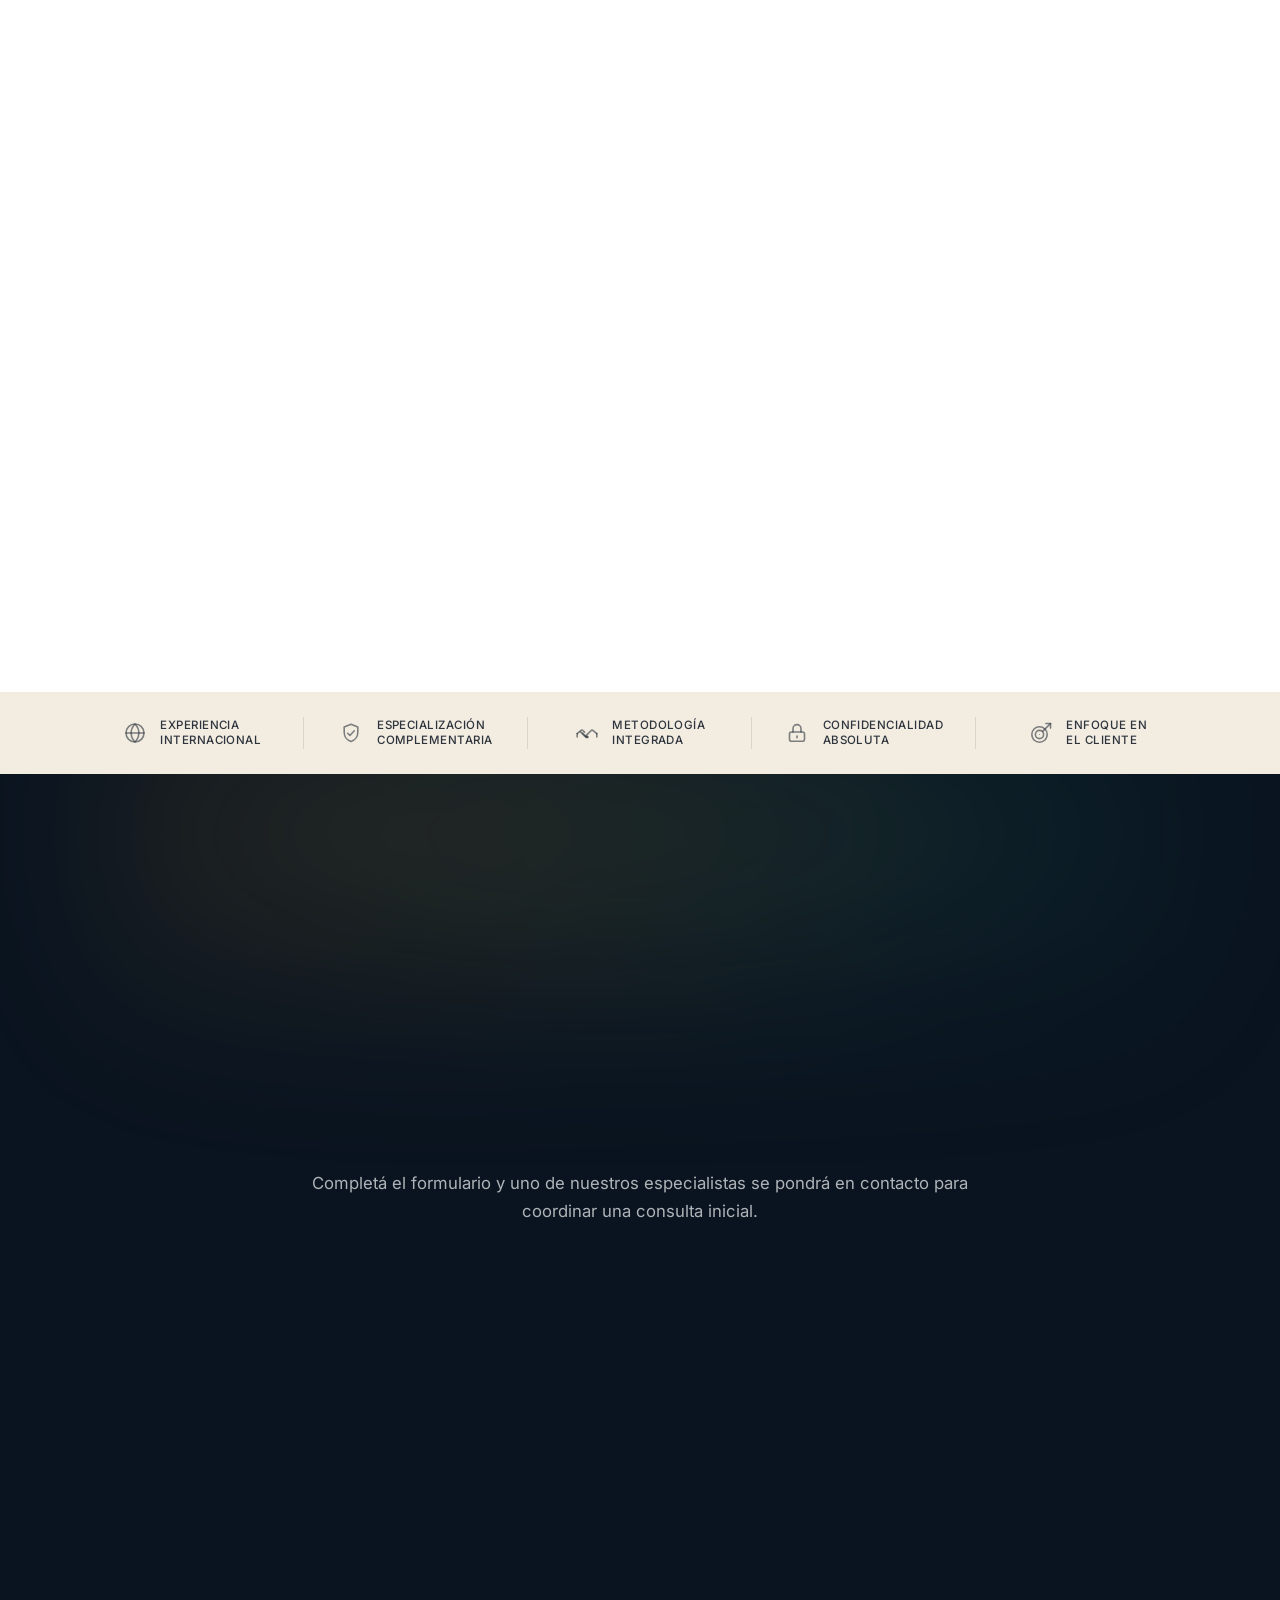
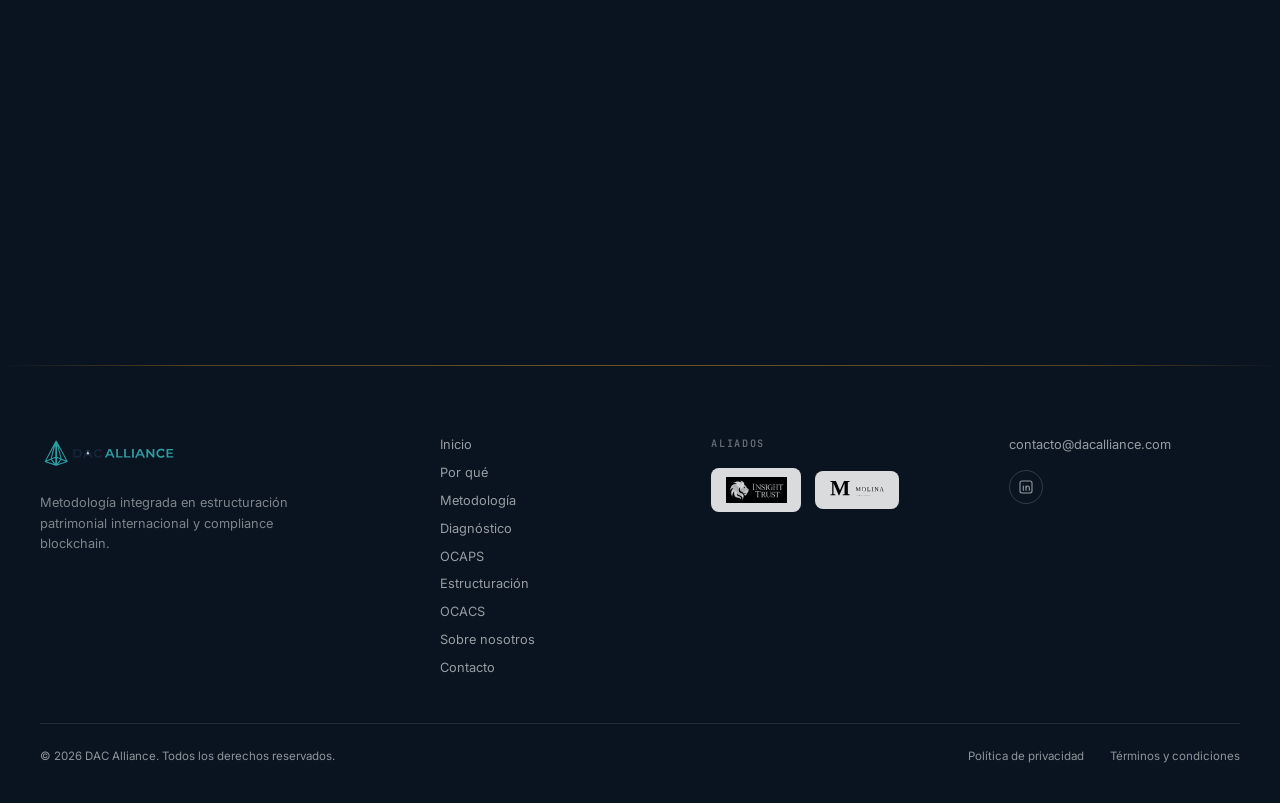
==== commit 7f325e76: "images" ====
--- a/index.html
+++ b/index.html
@@ -109,6 +109,8 @@
           class="hero-visual-img"
           id="heroVideo"
           src="animation.mp4"
+          poster="hero-poster.webp"
+          fetchpriority="high"
           width="1440"
           height="720"
           muted
@@ -339,7 +341,11 @@
         </div>
 
         <div class="bridge-frame">
-          <img class="bridge-img" src="puente.png" alt="Puente de piedra con cuatro arcos, representando la metodología DAC Alliance" loading="lazy">
+          <picture>
+            <source srcset="puente.avif" type="image/avif">
+            <source srcset="puente.webp" type="image/webp">
+            <img class="bridge-img" src="puente.png" alt="Puente de piedra con cuatro arcos, representando la metodología DAC Alliance" loading="lazy">
+          </picture>
           <!-- Anclas invisibles: donde la roca se une al tablero del puente -->
           <span class="bridge-anchor bridge-anchor--left" aria-hidden="true"></span>
           <span class="bridge-anchor bridge-anchor--right" aria-hidden="true"></span>
@@ -570,13 +576,20 @@
     <!-- Visual protagonista con labels flotantes -->
     <div class="diag-showcase reveal-up">
       <div class="diag-visual-frame">
-        <img
-          src="frame_4.png"
-          alt="Diagrama del diagnóstico estratégico: análisis integral de dimensiones críticas del patrimonio digital"
-          loading="lazy"
-          width="800"
-          height="600"
-        />
+        <picture>
+          <source media="(max-width: 680px)" srcset="frame_4-mobile.avif" type="image/avif">
+          <source media="(max-width: 680px)" srcset="frame_4-mobile.webp" type="image/webp">
+          <source media="(max-width: 680px)" srcset="frame_4-mobile.png">
+          <source srcset="frame_4.avif" type="image/avif">
+          <source srcset="frame_4.webp" type="image/webp">
+          <img
+            src="frame_4.png"
+            alt="Diagrama del diagnóstico estratégico: análisis integral de dimensiones críticas del patrimonio digital"
+            loading="lazy"
+            width="800"
+            height="600"
+          />
+        </picture>
         <div class="diag-glow" aria-hidden="true"></div>
 
         <!-- Labels flotantes alrededor de los círculos (desktop) -->
@@ -743,13 +756,20 @@
       <!-- Columna imagen -->
       <div class="ocaps-visual-col reveal-up">
         <div class="ocaps-frame">
-          <img
-            src="frame_5.png"
-            alt="Render 3D del proceso OCAPS: datos de blockchain e identidad del titular ingresan a la máquina DAC Alliance y generan el DAC OCAPS Report"
-            loading="lazy"
-            width="600"
-            height="800"
-          />
+          <picture>
+            <source media="(max-width: 680px)" srcset="frame_5-mobile.avif" type="image/avif">
+            <source media="(max-width: 680px)" srcset="frame_5-mobile.webp" type="image/webp">
+            <source media="(max-width: 680px)" srcset="frame_5-mobile.png">
+            <source srcset="frame_5.avif" type="image/avif">
+            <source srcset="frame_5.webp" type="image/webp">
+            <img
+              src="frame_5.png"
+              alt="Render 3D del proceso OCAPS: datos de blockchain e identidad del titular ingresan a la máquina DAC Alliance y generan el DAC OCAPS Report"
+              loading="lazy"
+              width="600"
+              height="800"
+            />
+          </picture>
           <div class="ocaps-glow" aria-hidden="true"></div>
 
           <!-- Labels flotantes -->
@@ -815,13 +835,20 @@
     <!-- Imagen: cinco pilares con textos y números ya integrados, misma foto en desktop y mobile -->
     <div class="estructuracion-visual reveal-up">
       <div class="estructuracion-frame">
-        <img
-          src="mobile6.png"
-          alt="Cinco pilares institucionales representando las estructuras jurídicas de DAC Alliance: LLCs, Sociedades internacionales, Estructuración Patrimonial, Fundaciones privadas y Holdings patrimoniales"
-          loading="lazy"
-          width="931"
-          height="454"
-        />
+        <picture>
+          <source media="(max-width: 680px)" srcset="mobile6-mobile.avif" type="image/avif">
+          <source media="(max-width: 680px)" srcset="mobile6-mobile.webp" type="image/webp">
+          <source media="(max-width: 680px)" srcset="mobile6-mobile.png">
+          <source srcset="mobile6.avif" type="image/avif">
+          <source srcset="mobile6.webp" type="image/webp">
+          <img
+            src="mobile6.png"
+            alt="Cinco pilares institucionales representando las estructuras jurídicas de DAC Alliance: LLCs, Sociedades internacionales, Estructuración Patrimonial, Fundaciones privadas y Holdings patrimoniales"
+            loading="lazy"
+            width="931"
+            height="454"
+          />
+        </picture>
         <div class="estructuracion-glow" aria-hidden="true"></div>
       </div>
     </div>
@@ -908,13 +935,20 @@
 
     <div class="ocacs-visual reveal-up">
       <div class="ocacs-frame">
-        <img
-          src="frame7.png"
-          alt="Un representante entrega el informe DAC OCACS Report a cuatro representantes institucionales — banca privada, custodio institucional, family office y regulador de compliance — en un entorno de análisis de blockchain"
-          loading="lazy"
-          width="1181"
-          height="643"
-        />
+        <picture>
+          <source media="(max-width: 680px)" srcset="frame7-mobile.avif" type="image/avif">
+          <source media="(max-width: 680px)" srcset="frame7-mobile.webp" type="image/webp">
+          <source media="(max-width: 680px)" srcset="frame7-mobile.png">
+          <source srcset="frame7.avif" type="image/avif">
+          <source srcset="frame7.webp" type="image/webp">
+          <img
+            src="frame7.png"
+            alt="Un representante entrega el informe DAC OCACS Report a cuatro representantes institucionales — banca privada, custodio institucional, family office y regulador de compliance — en un entorno de análisis de blockchain"
+            loading="lazy"
+            width="1181"
+            height="643"
+          />
+        </picture>
         <div class="ocacs-glow" aria-hidden="true"></div>
       </div>
     </div>
@@ -945,13 +979,17 @@
 
     <div class="synthesis-visual reveal-up">
       <div class="synthesis-frame">
-        <img
-          src="8.jpg"
-          alt="Bóveda institucional flanqueada por dos columnas — Insight Trust y Molina Law Boutique — rodeada de paneles de análisis de activos, trazabilidad blockchain y compliance, con el checklist: identificado, documentado, estructurado, trazable, protegido, transferible, preparado para procesos sucesorios y para interactuar con terceros institucionales"
-          loading="lazy"
-          width="955"
-          height="650"
-        />
+        <picture>
+          <source srcset="8.avif" type="image/avif">
+          <source srcset="8.webp" type="image/webp">
+          <img
+            src="8.jpg"
+            alt="Bóveda institucional flanqueada por dos columnas — Insight Trust y Molina Law Boutique — rodeada de paneles de análisis de activos, trazabilidad blockchain y compliance, con el checklist: identificado, documentado, estructurado, trazable, protegido, transferible, preparado para procesos sucesorios y para interactuar con terceros institucionales"
+            loading="lazy"
+            width="955"
+            height="650"
+          />
+        </picture>
         <a class="logo-hotspot synthesis-hotspot--insight" href="https://insight-trust.com/" target="_blank" rel="noopener noreferrer" aria-label="Visitar el sitio de Insight Trust"></a>
         <a class="logo-hotspot synthesis-hotspot--molina" href="https://www.molinalawboutique.es/" target="_blank" rel="noopener noreferrer" aria-label="Visitar el sitio de Molina Law Boutique"></a>
       </div>
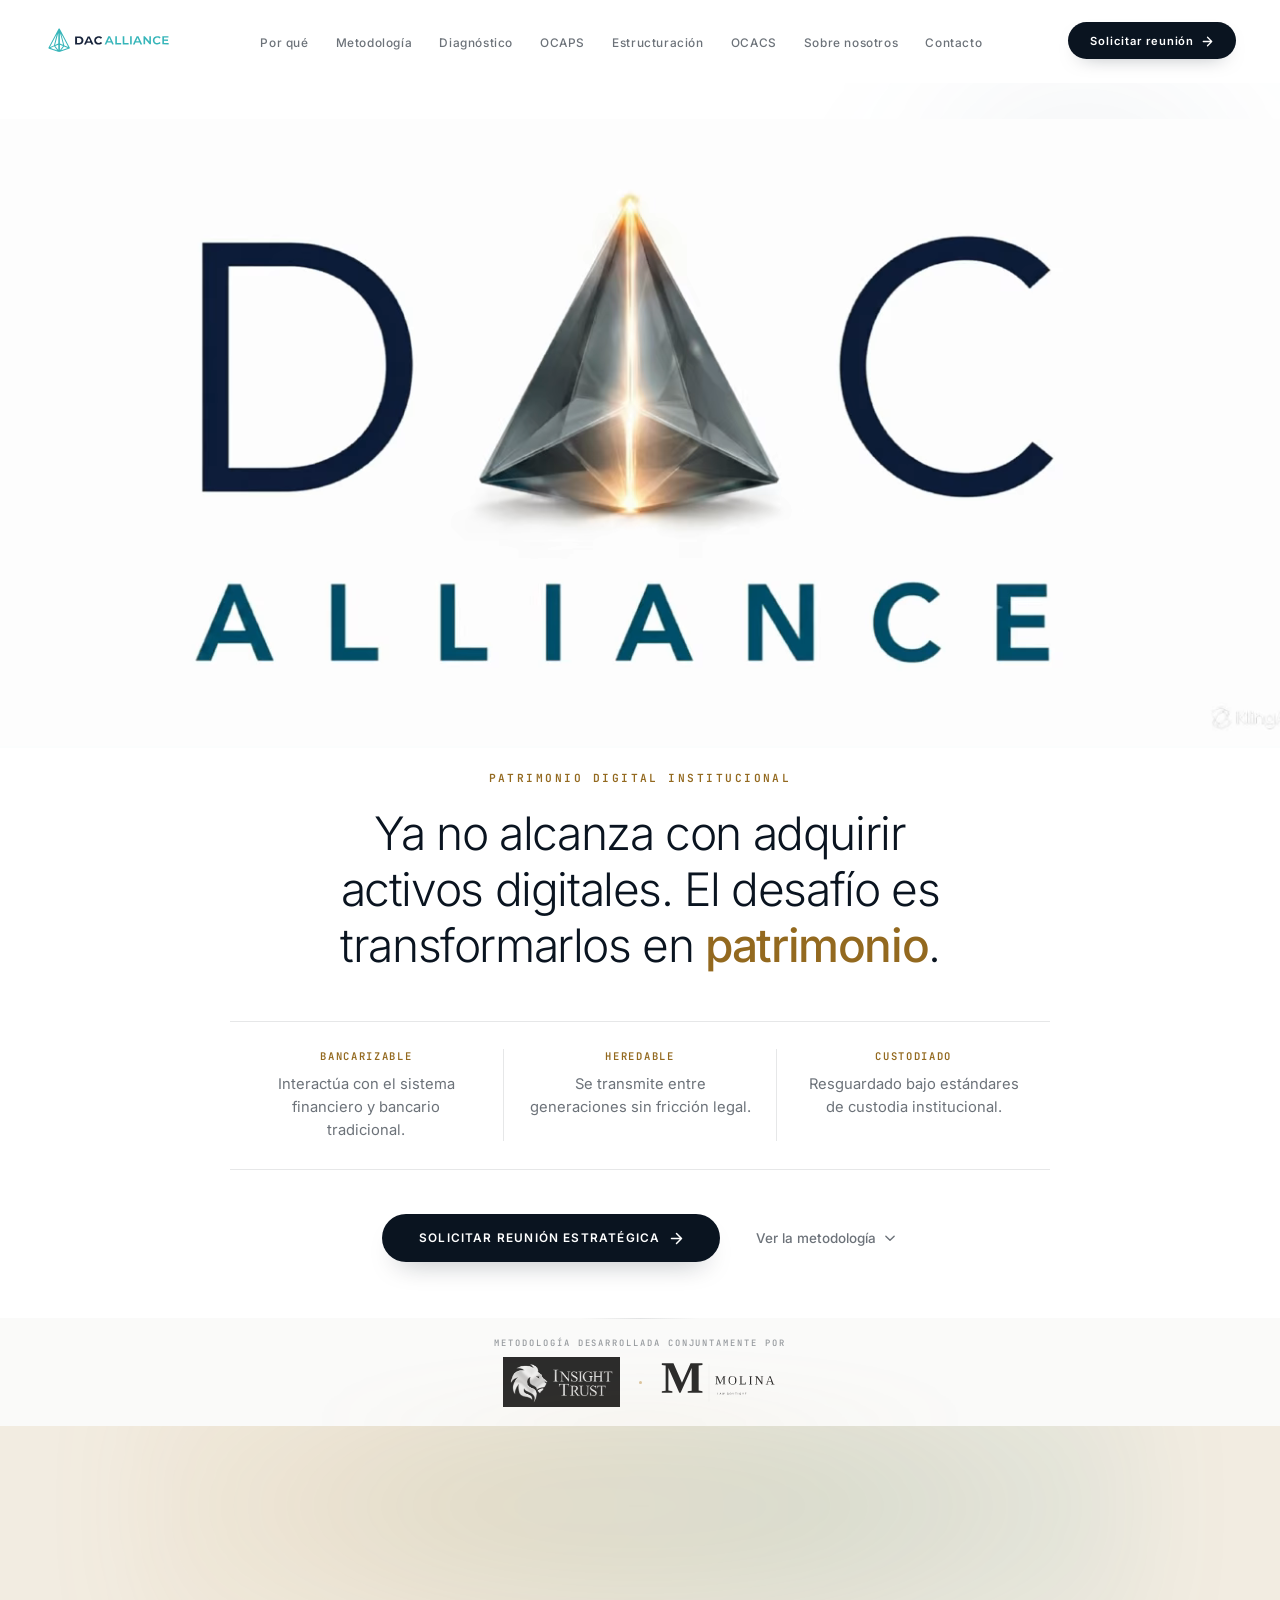
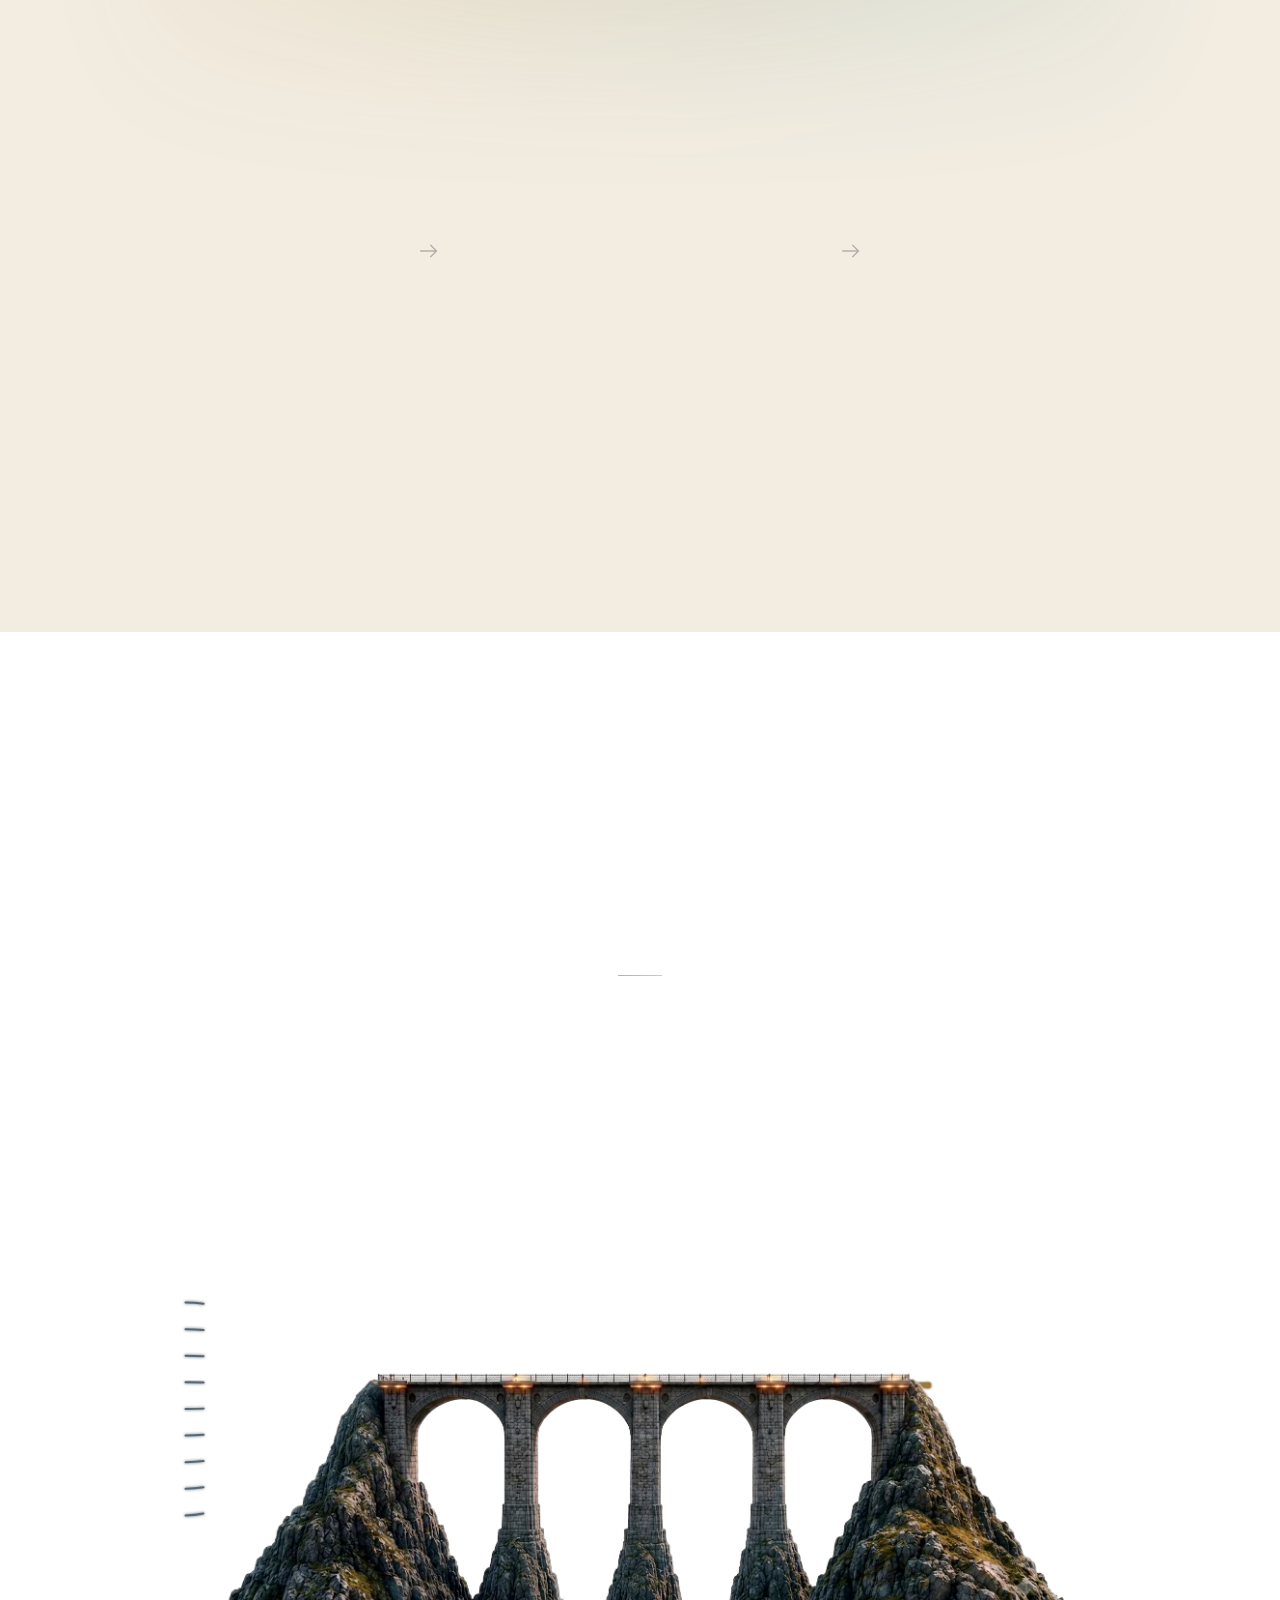
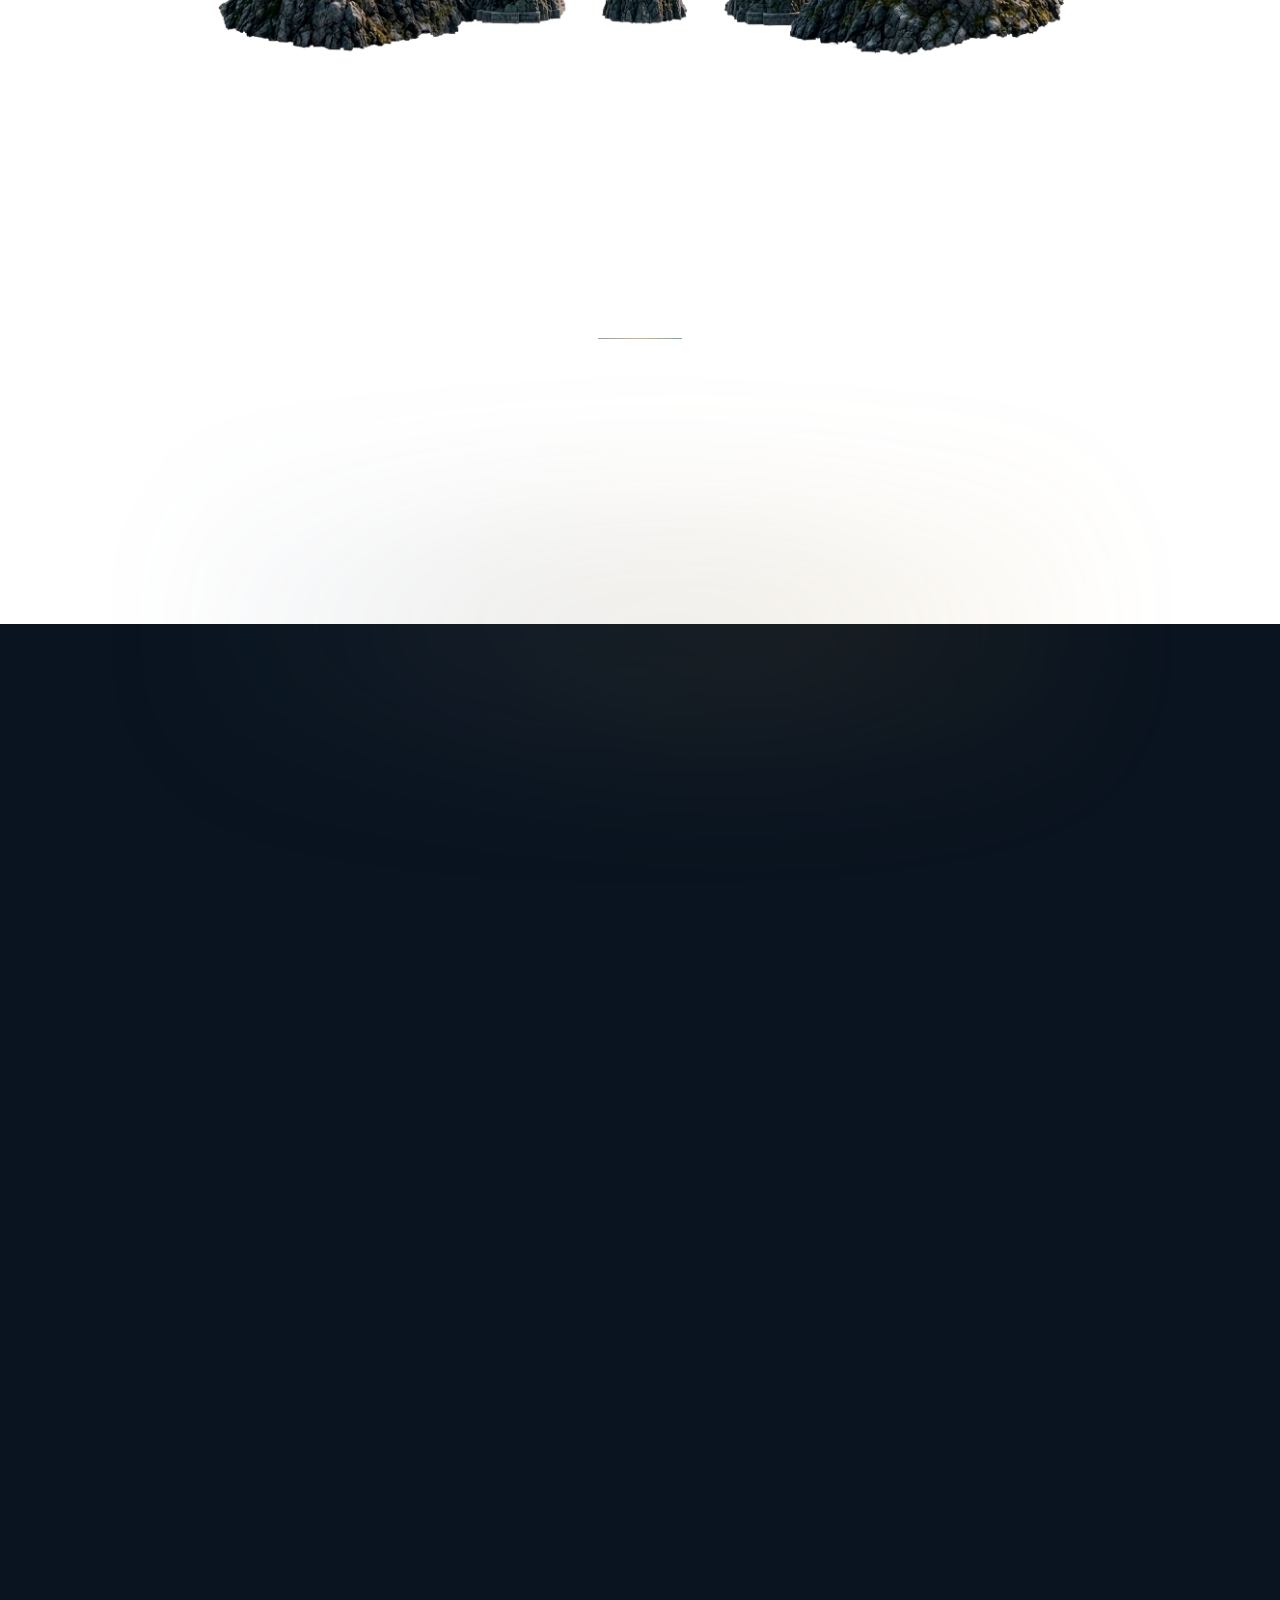
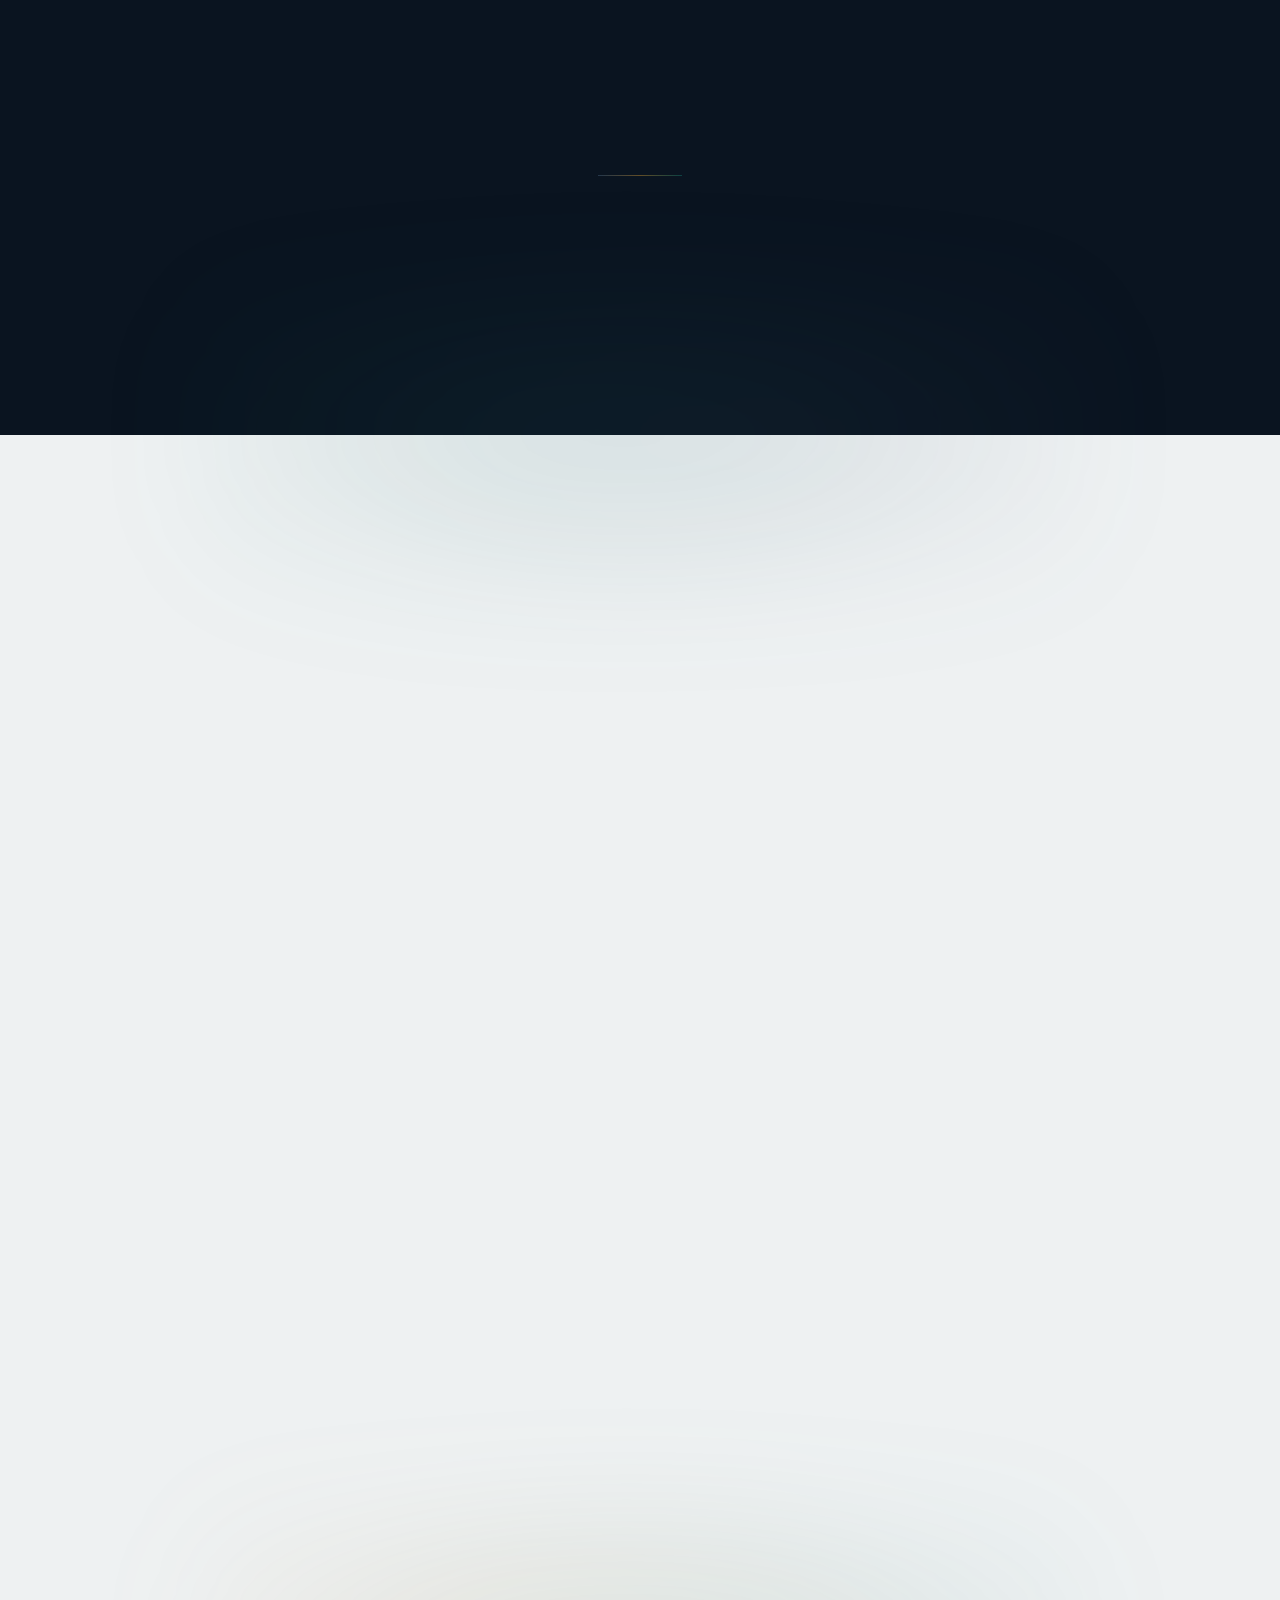
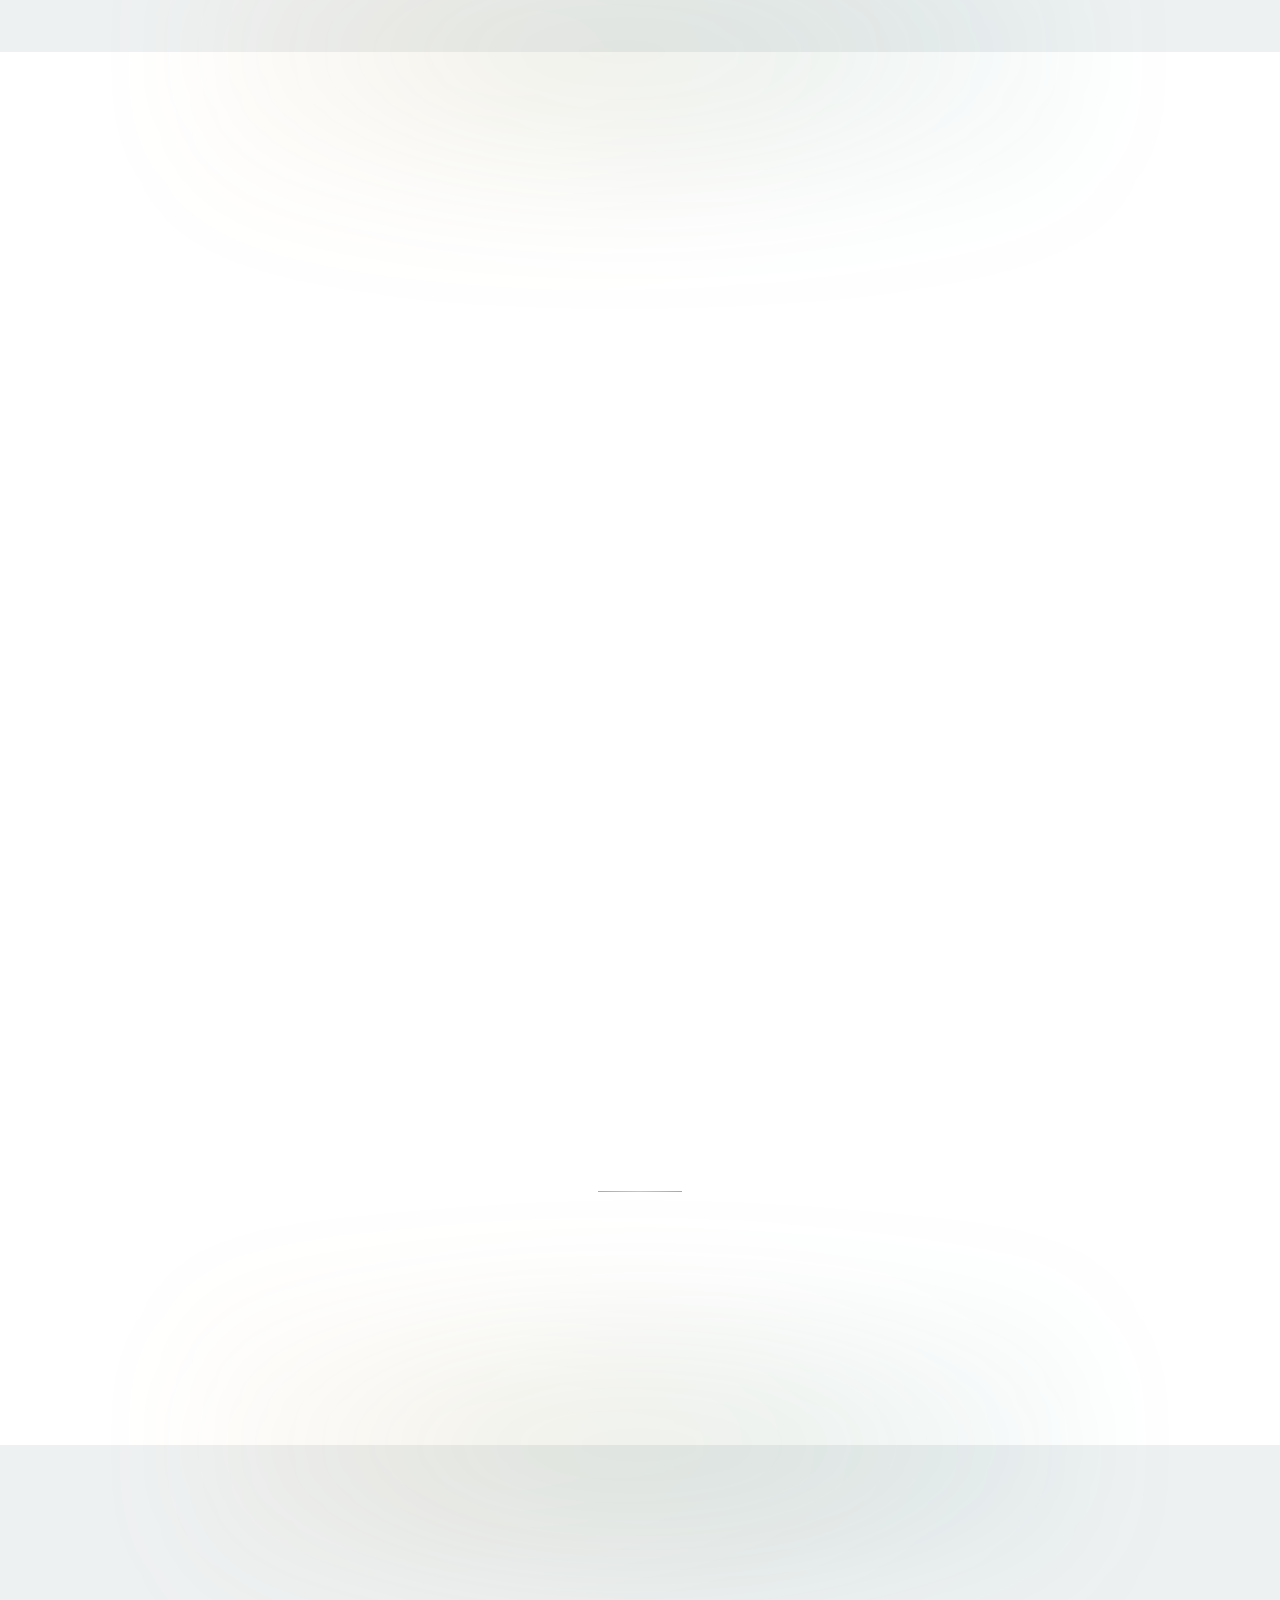
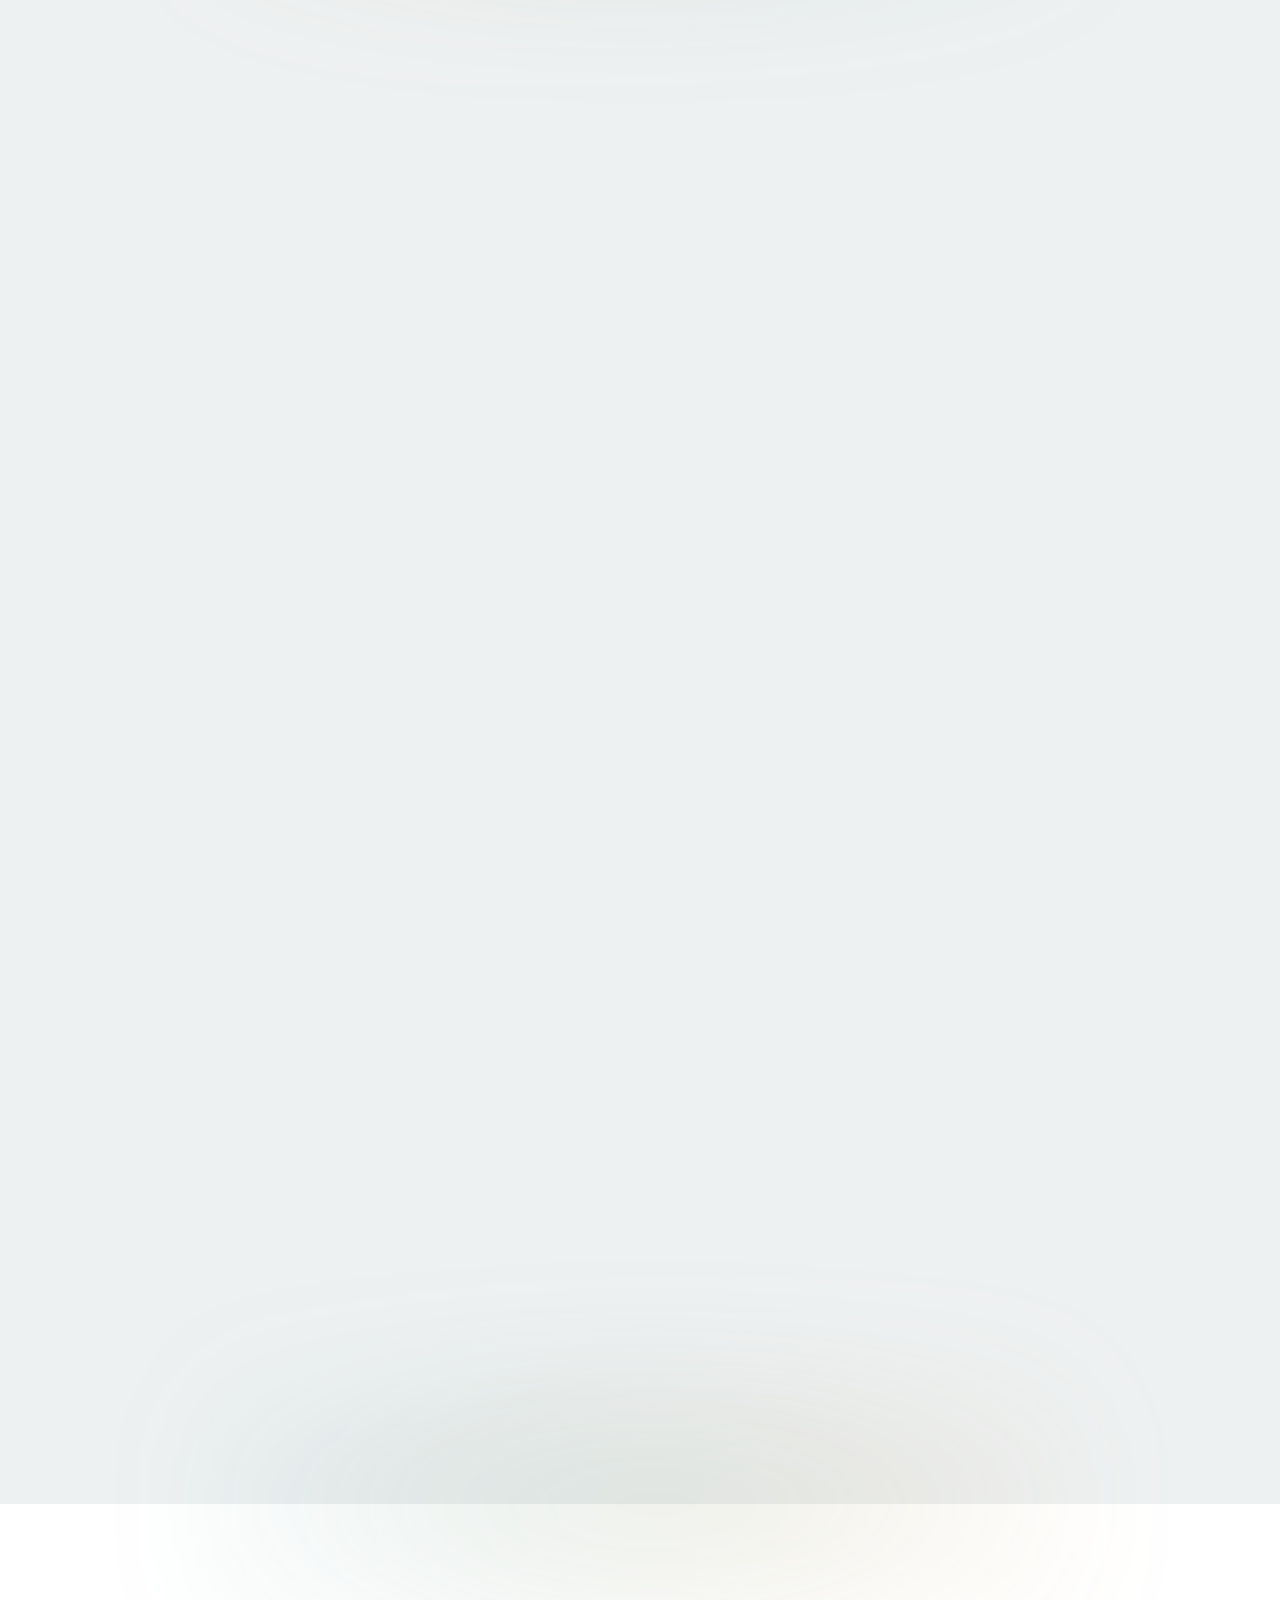
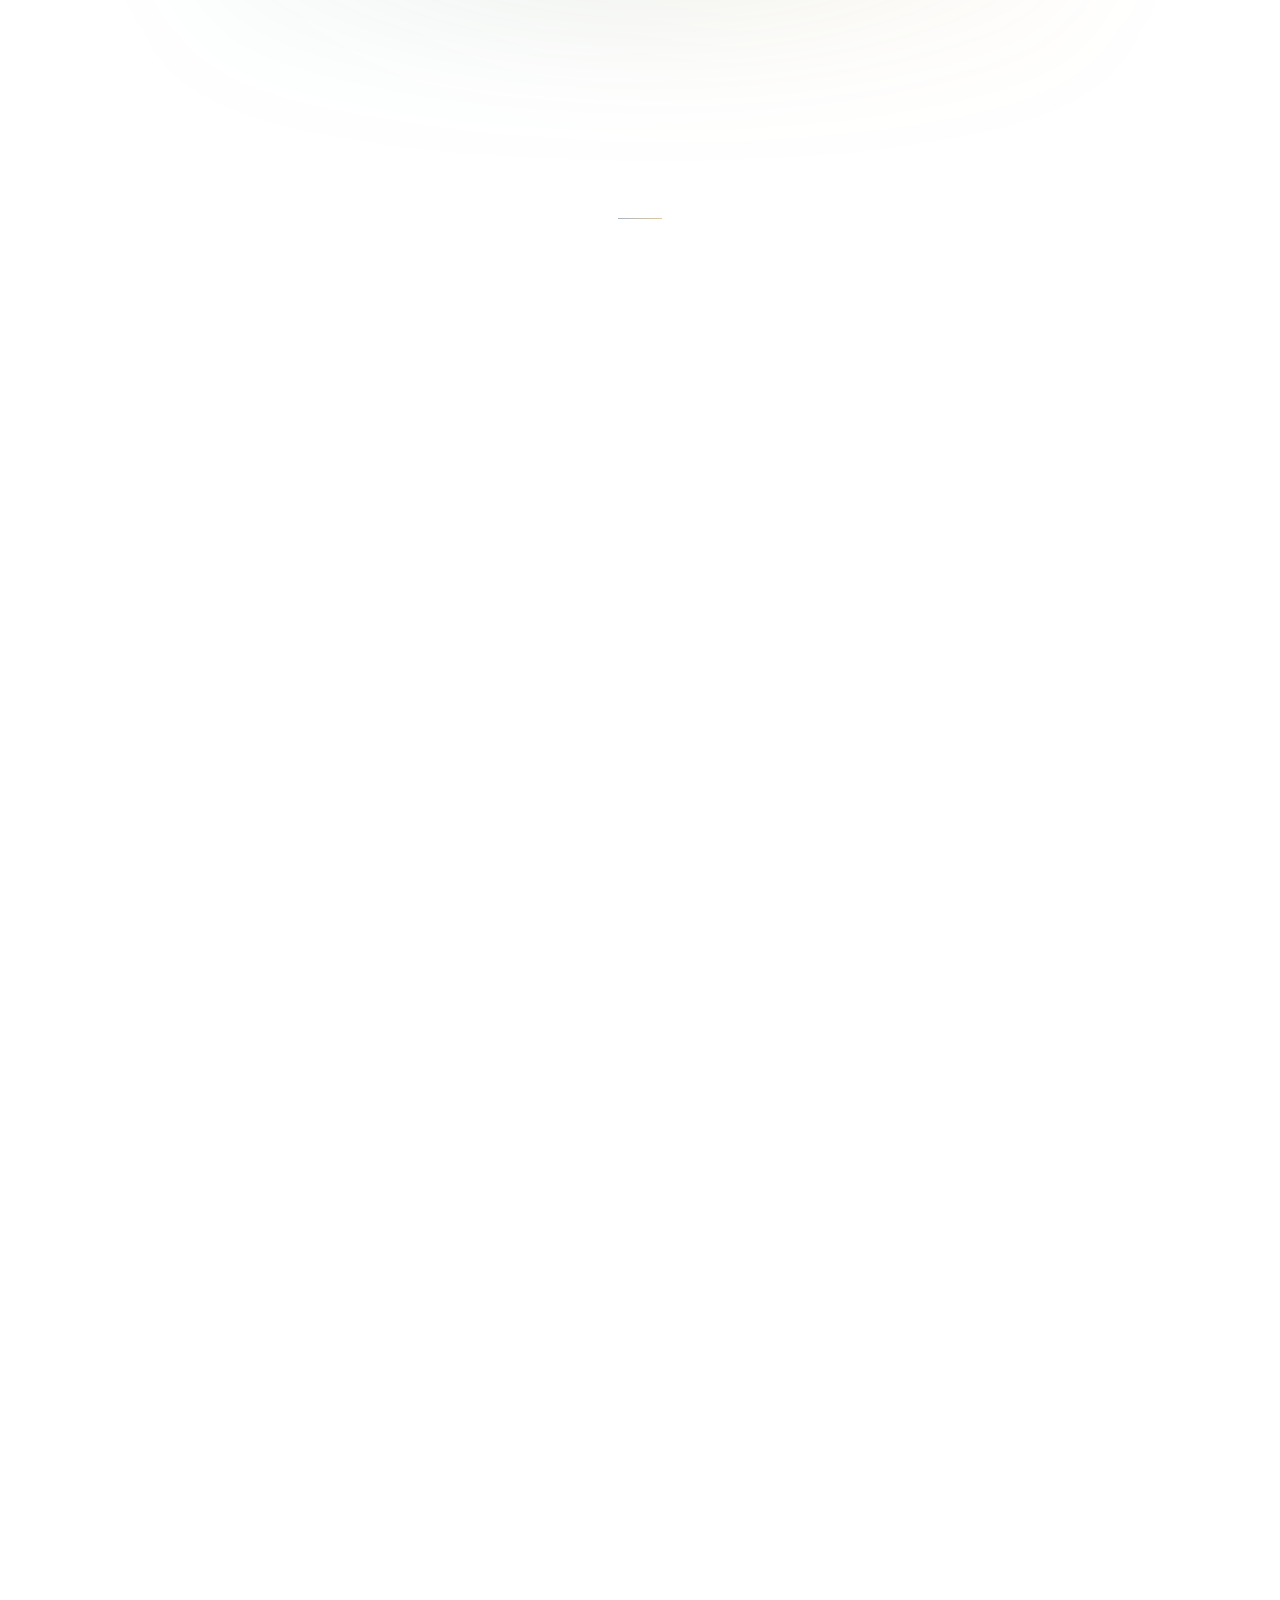
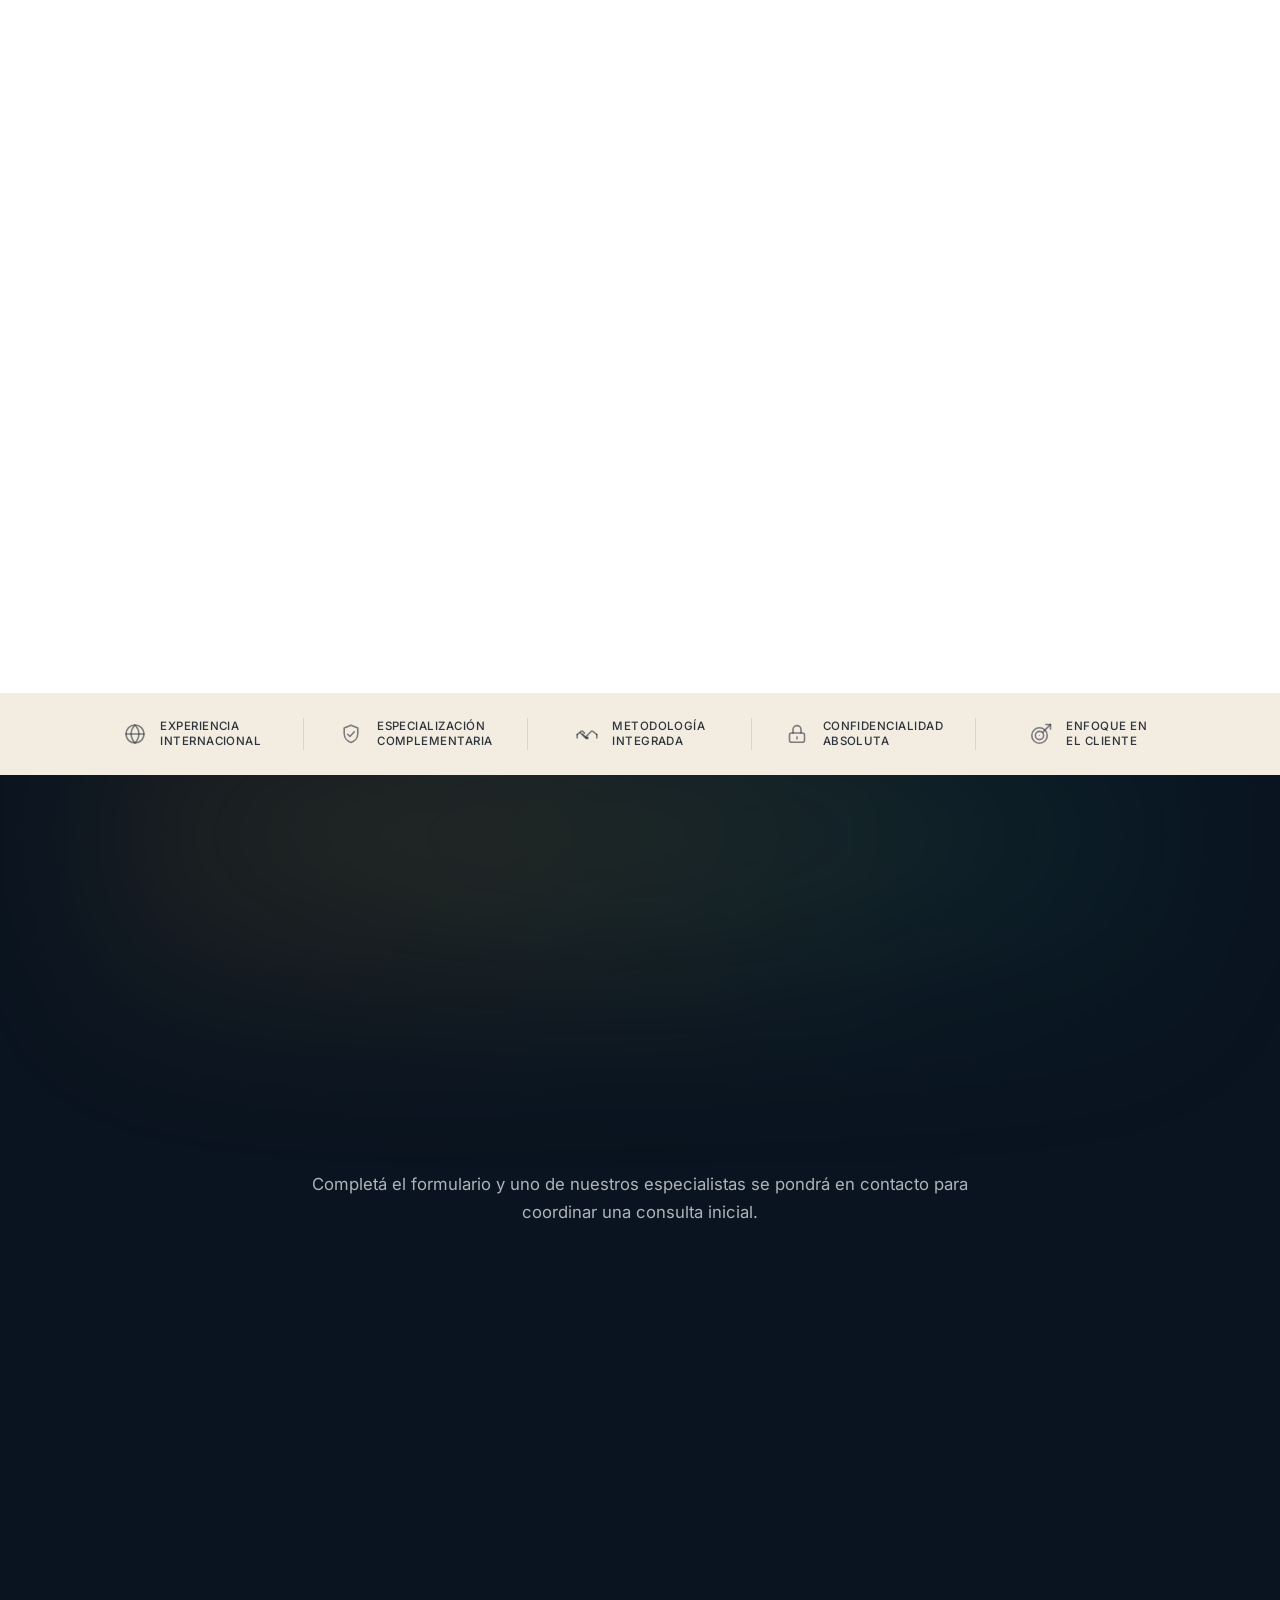
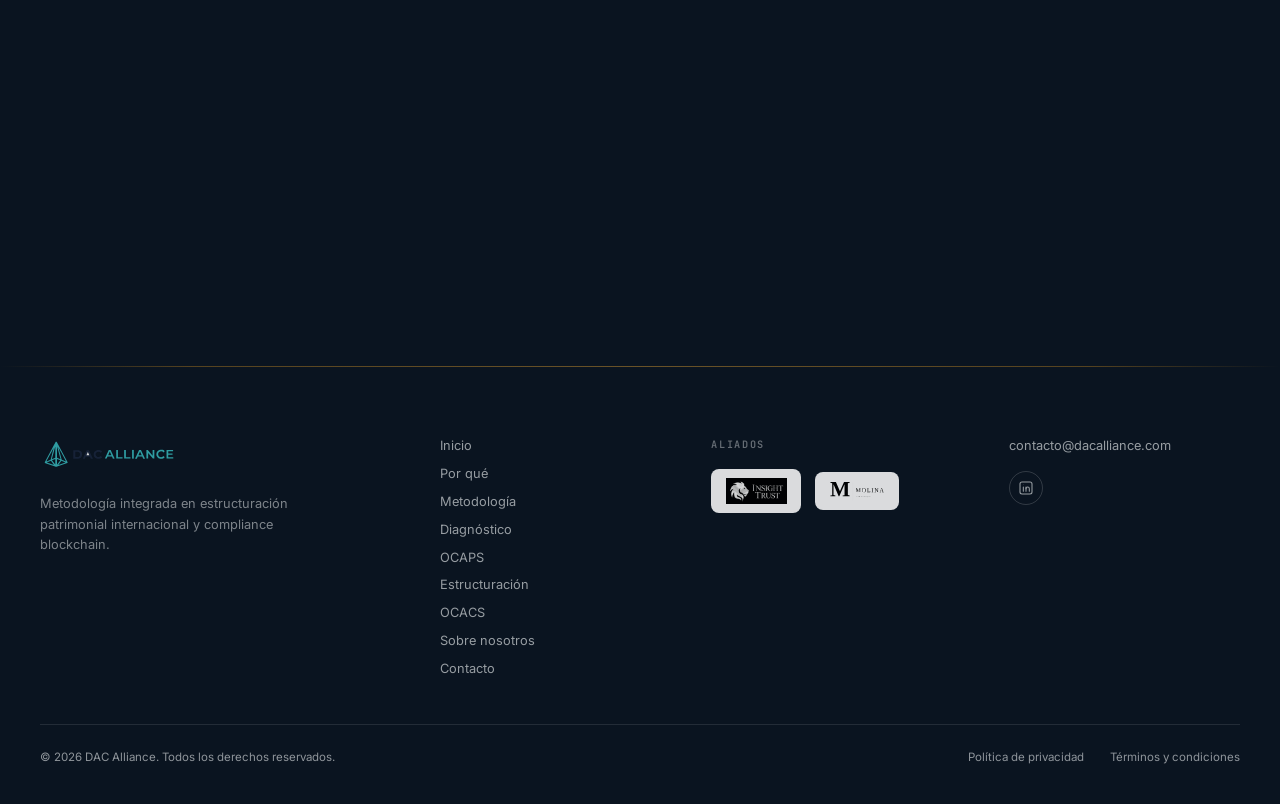
==== commit f1b0b47f: "video" ====
--- a/index.html
+++ b/index.html
@@ -108,7 +108,6 @@
         <video
           class="hero-visual-img"
           id="heroVideo"
-          src="animation.mp4"
           poster="hero-poster.webp"
           fetchpriority="high"
           width="1440"
@@ -116,7 +115,10 @@
           muted
           playsinline
           preload="metadata"
-        ></video>
+        >
+          <source src="animation-optimized.webm" type="video/webm">
+          <source src="animation-optimized.mp4" type="video/mp4">
+        </video>
         <div class="hero-visual-glow" aria-hidden="true"></div>
         <div class="hero-cursor-glow" aria-hidden="true"></div>
       </div>
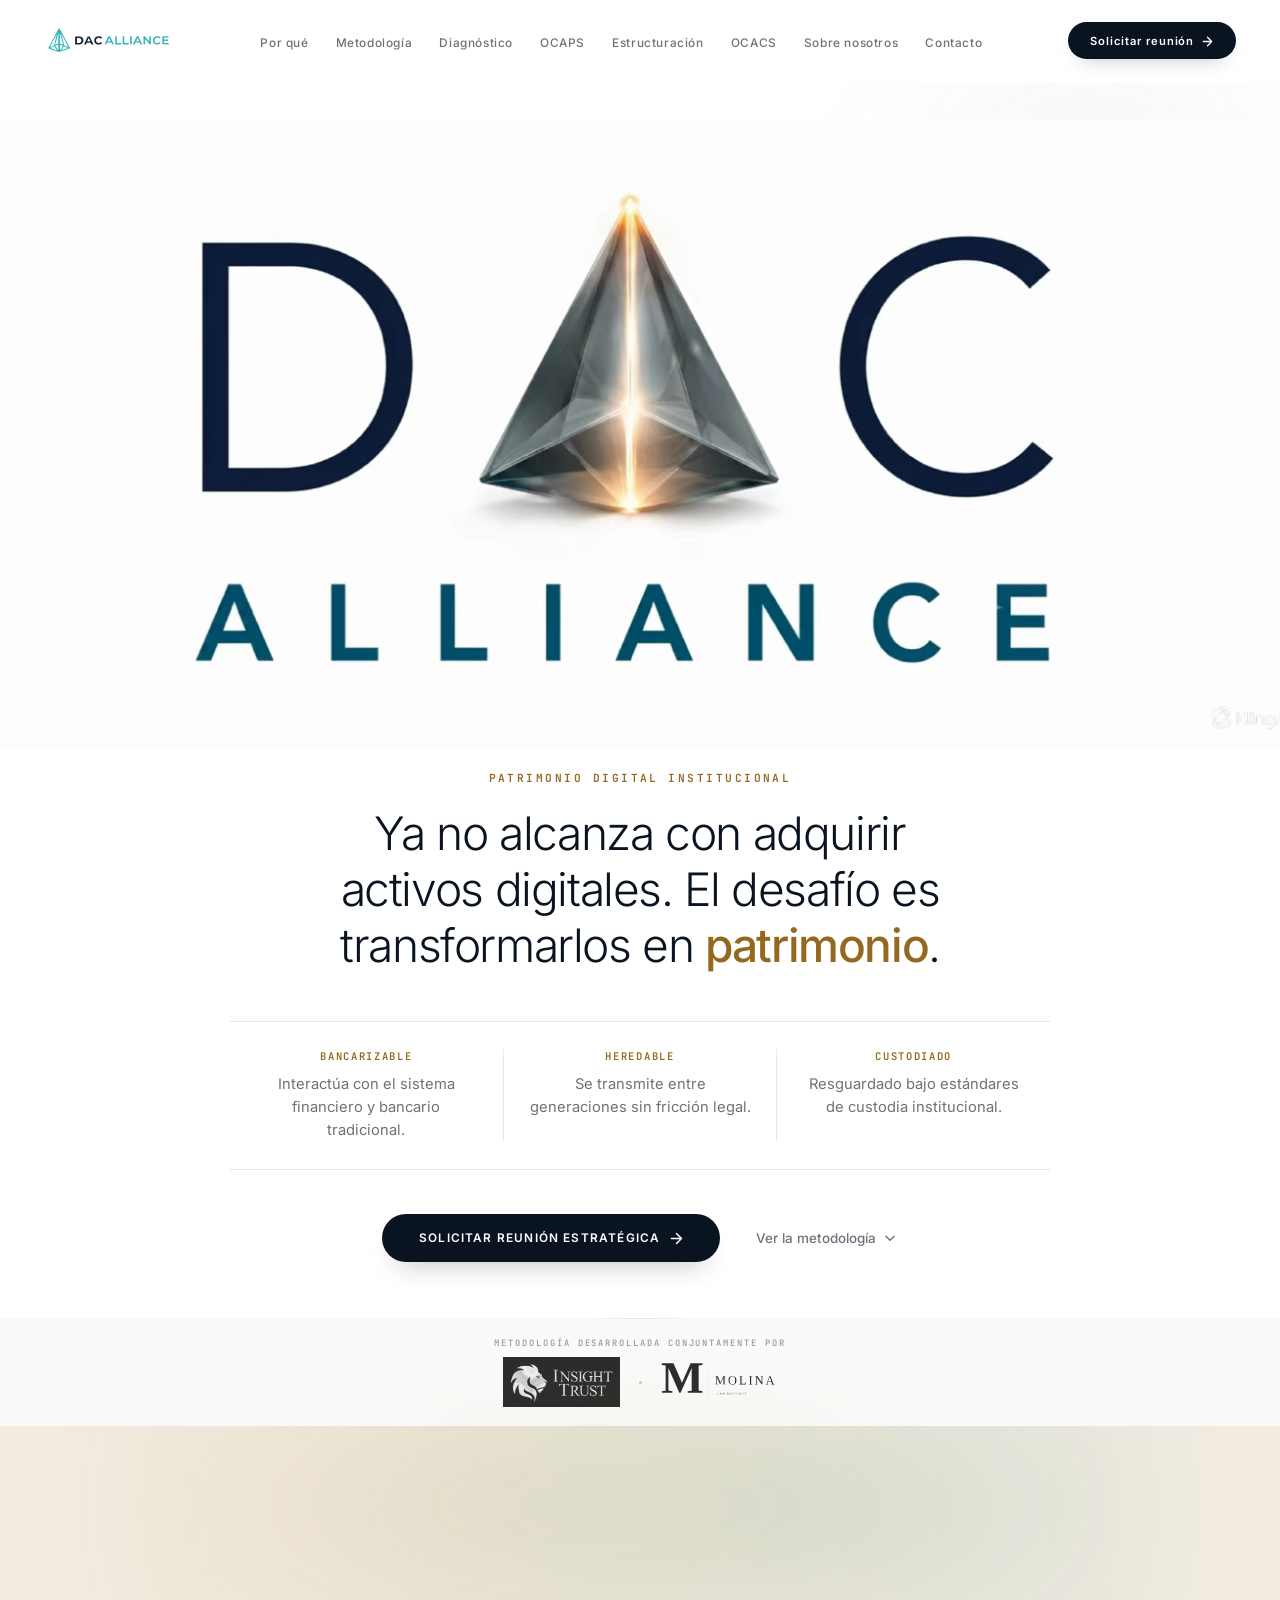
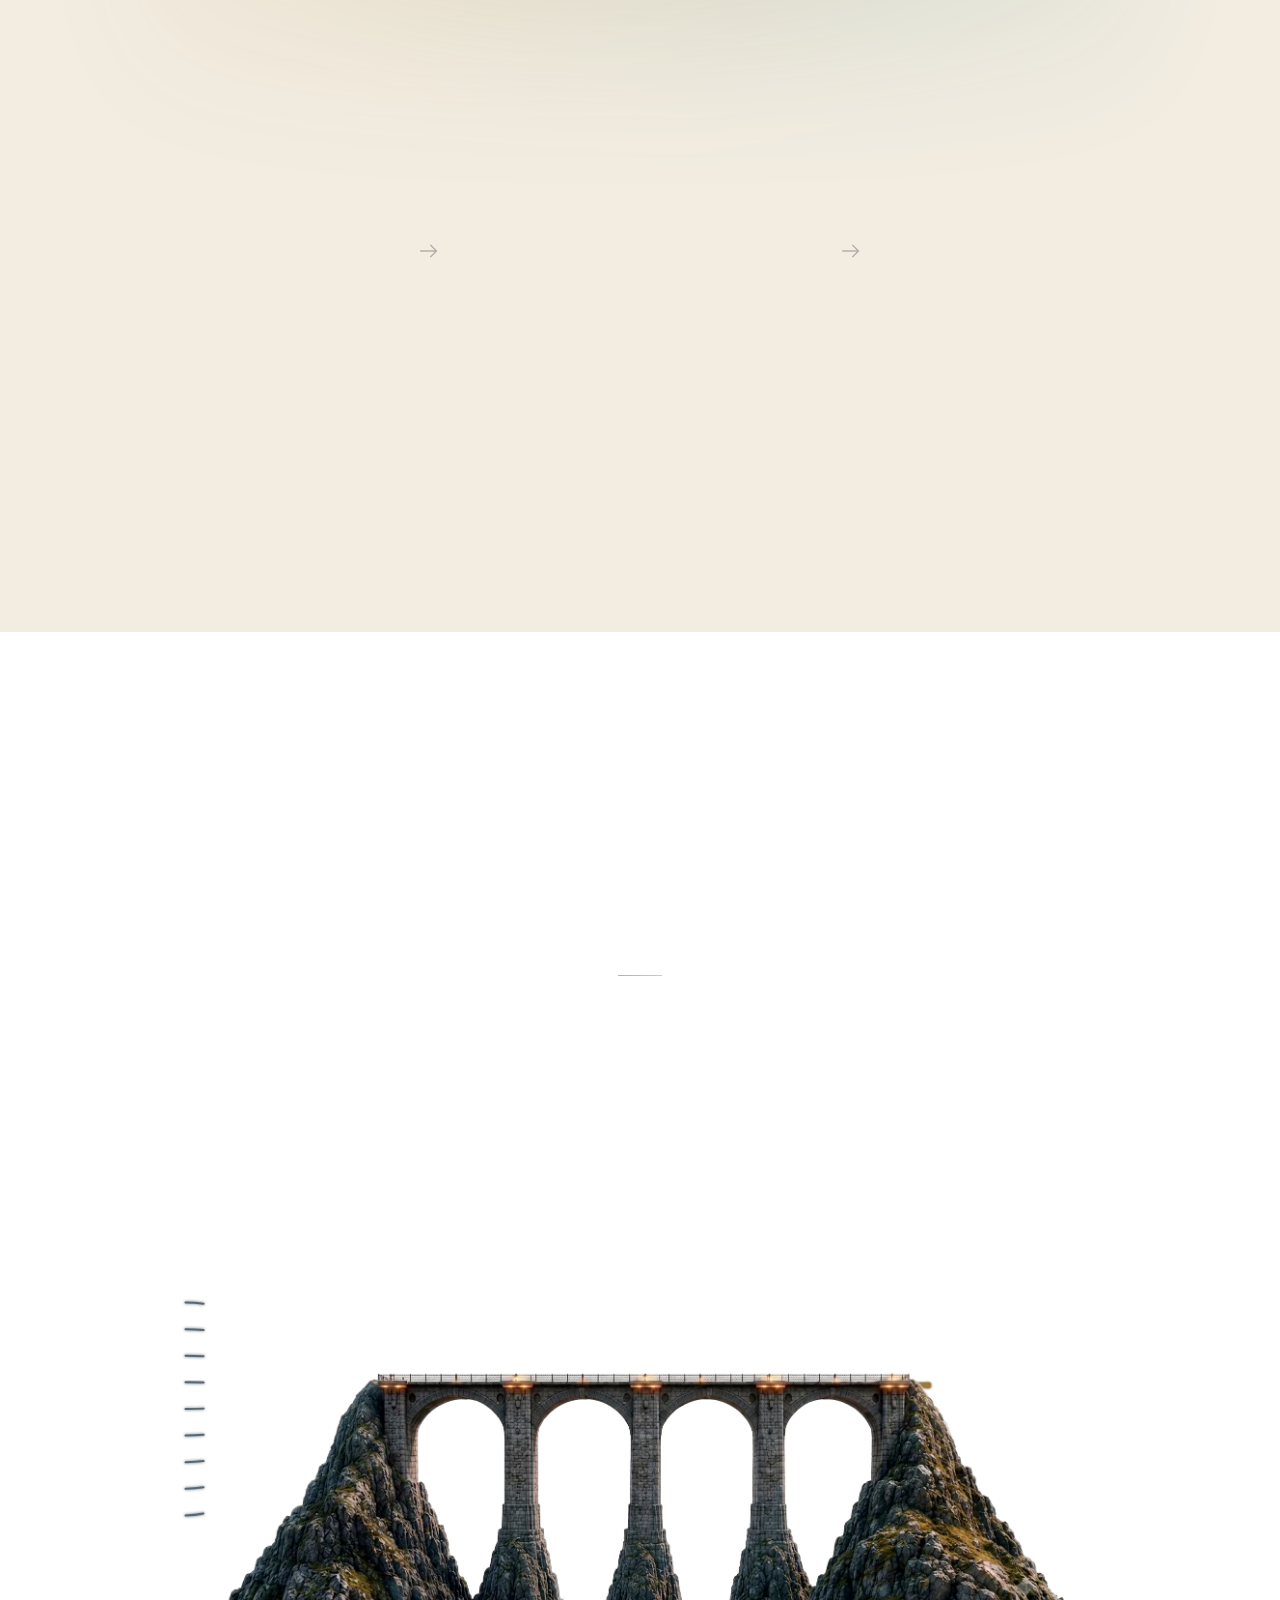
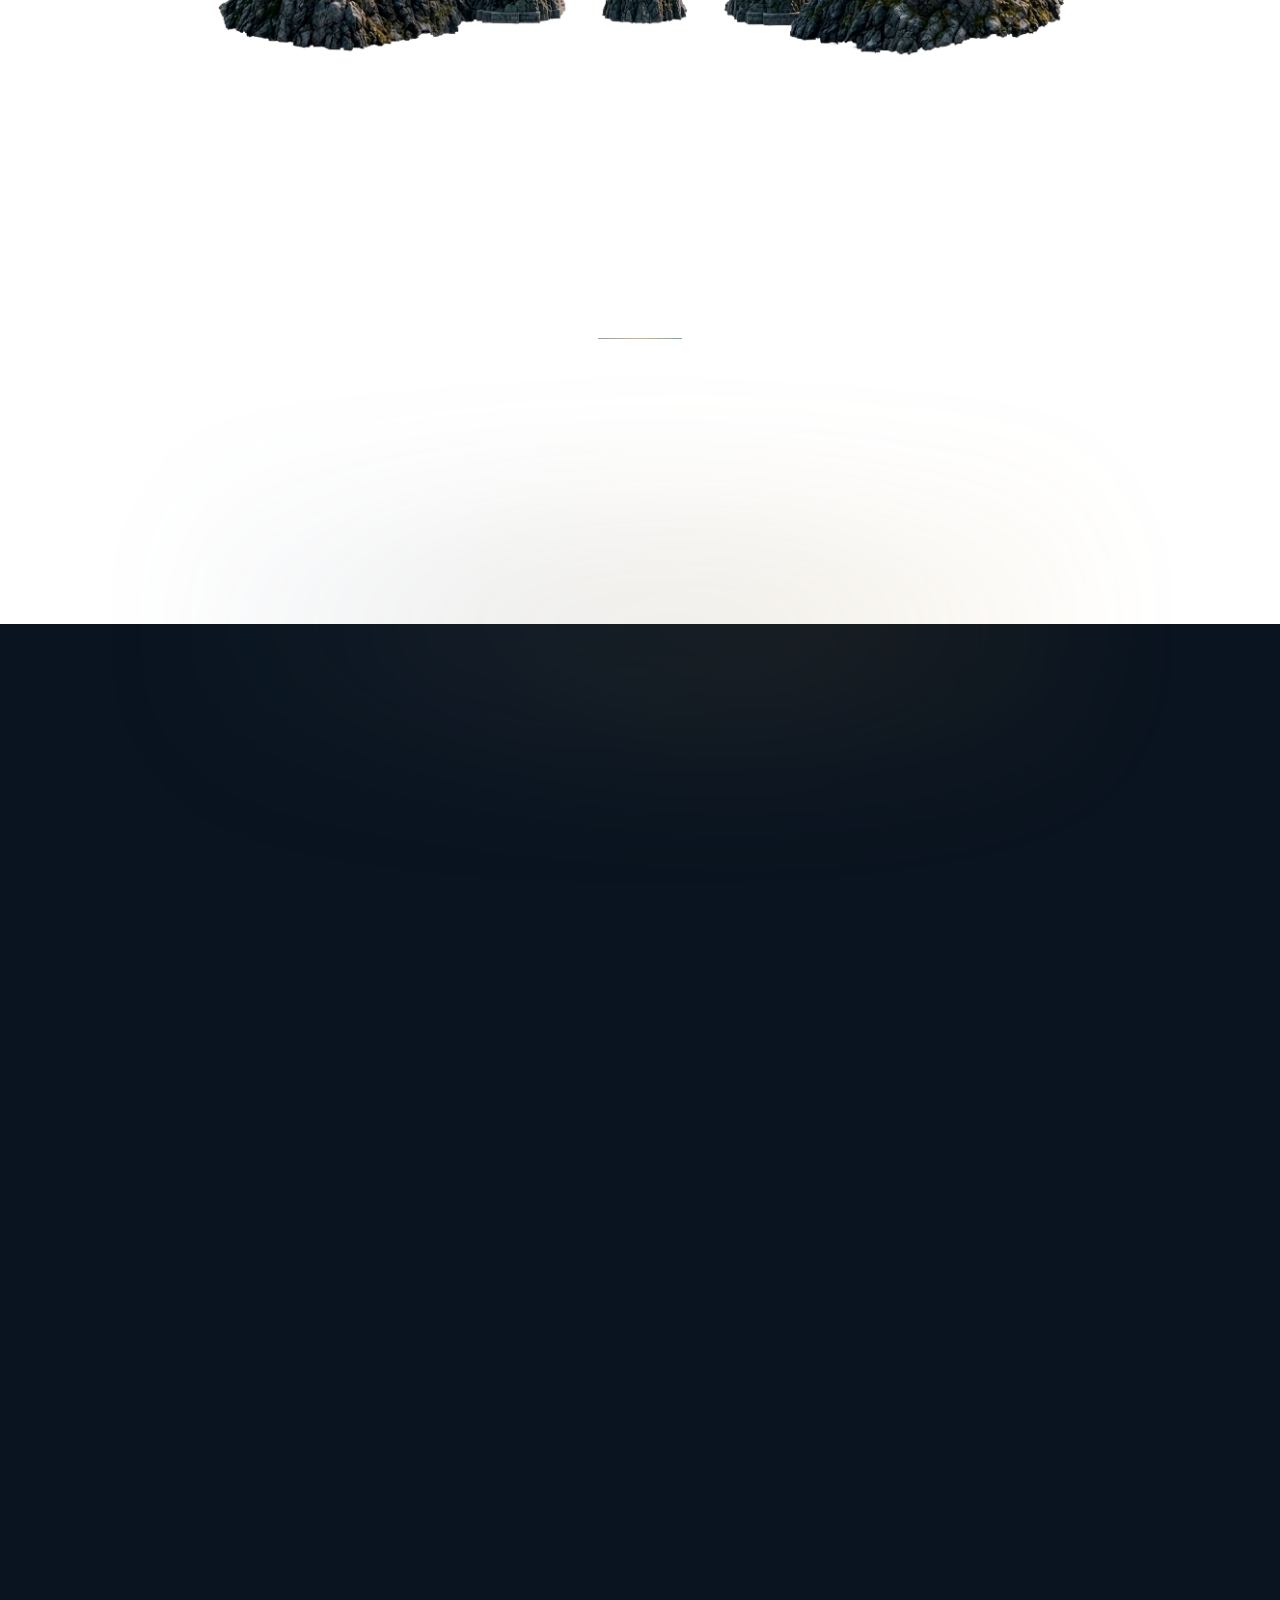
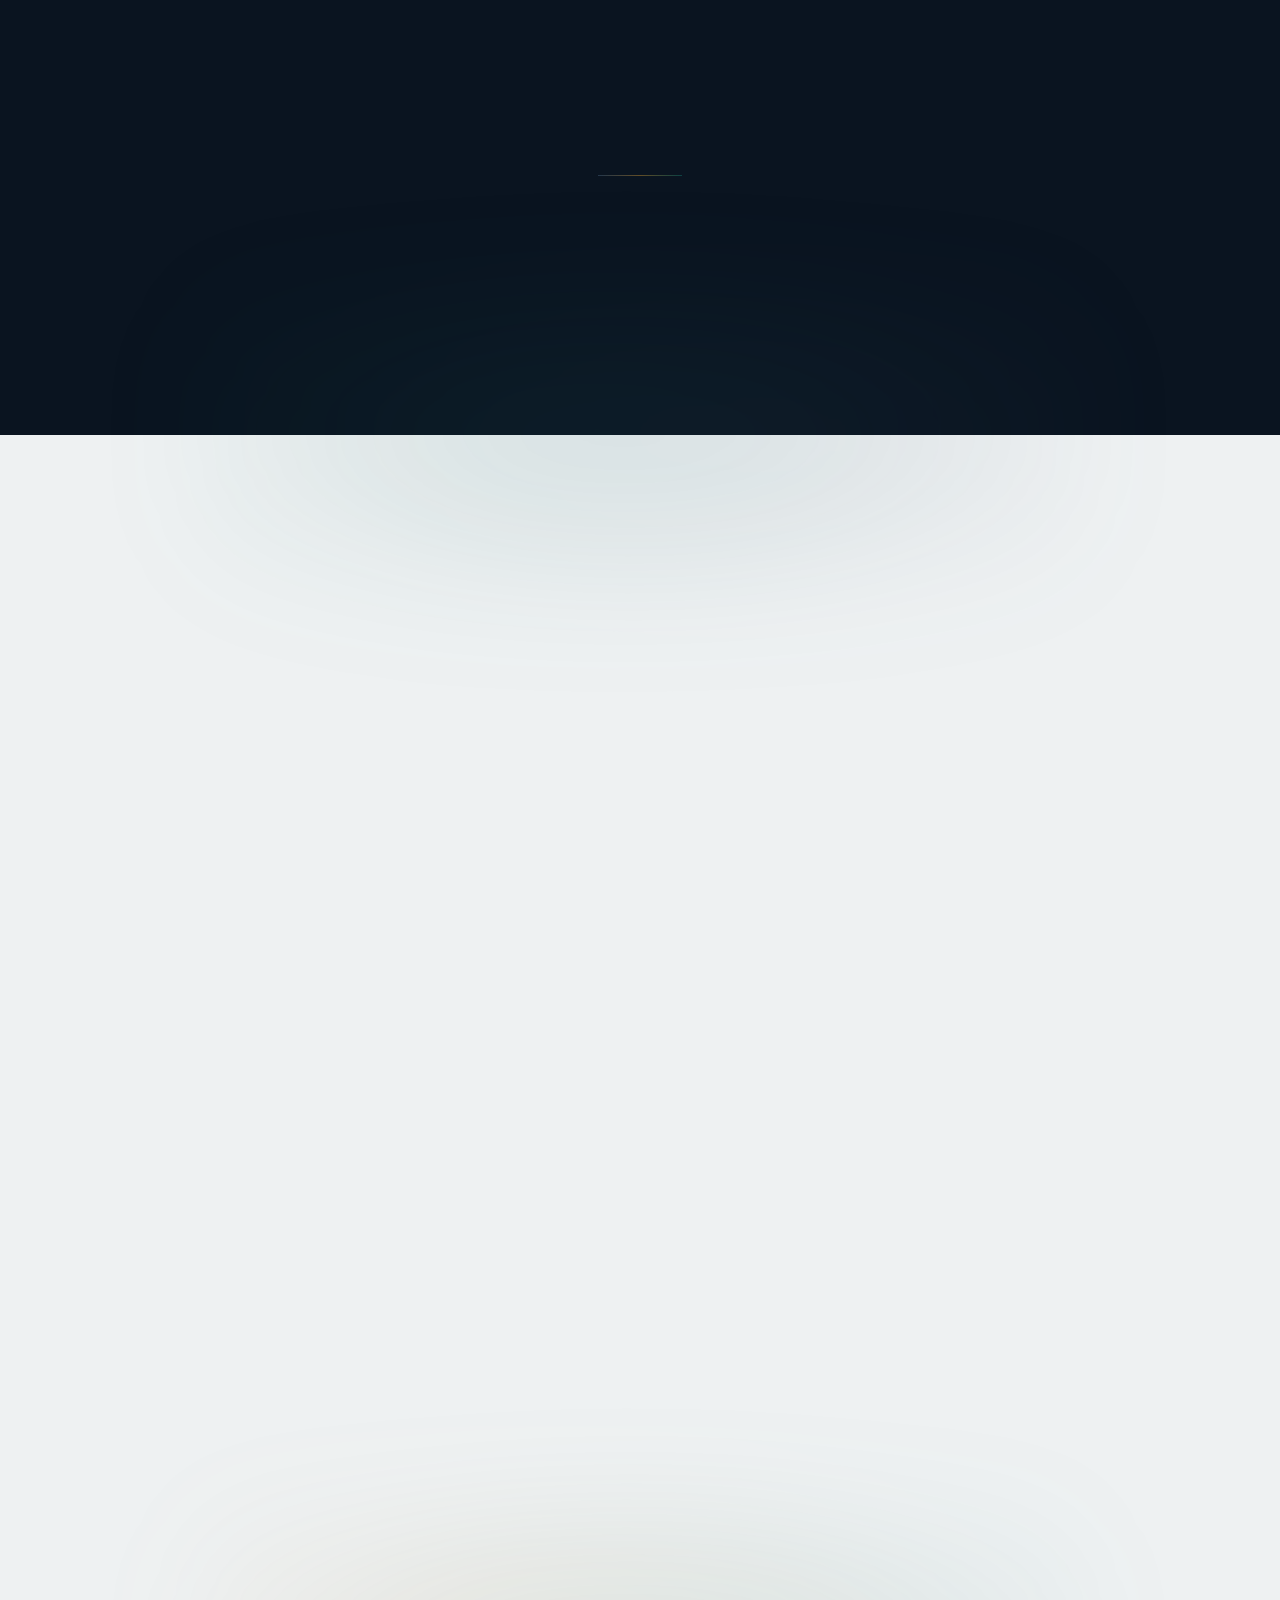
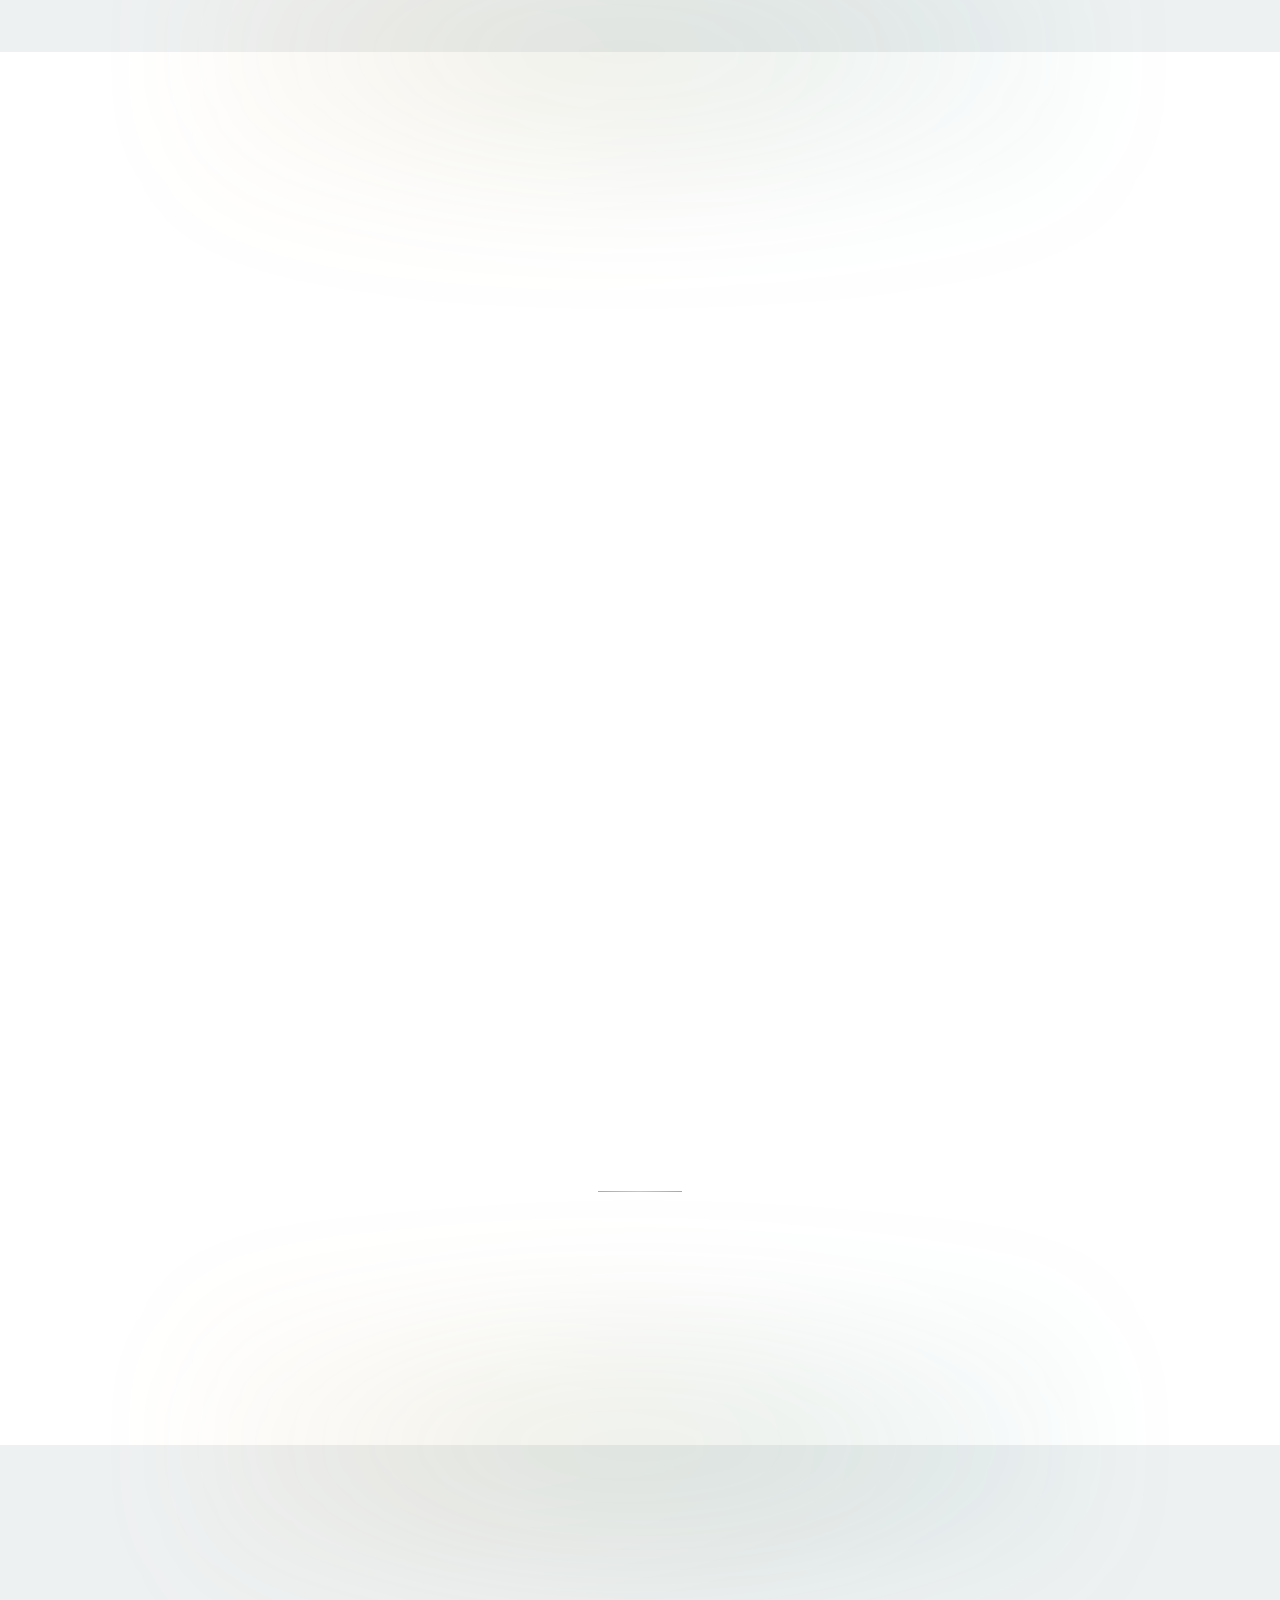
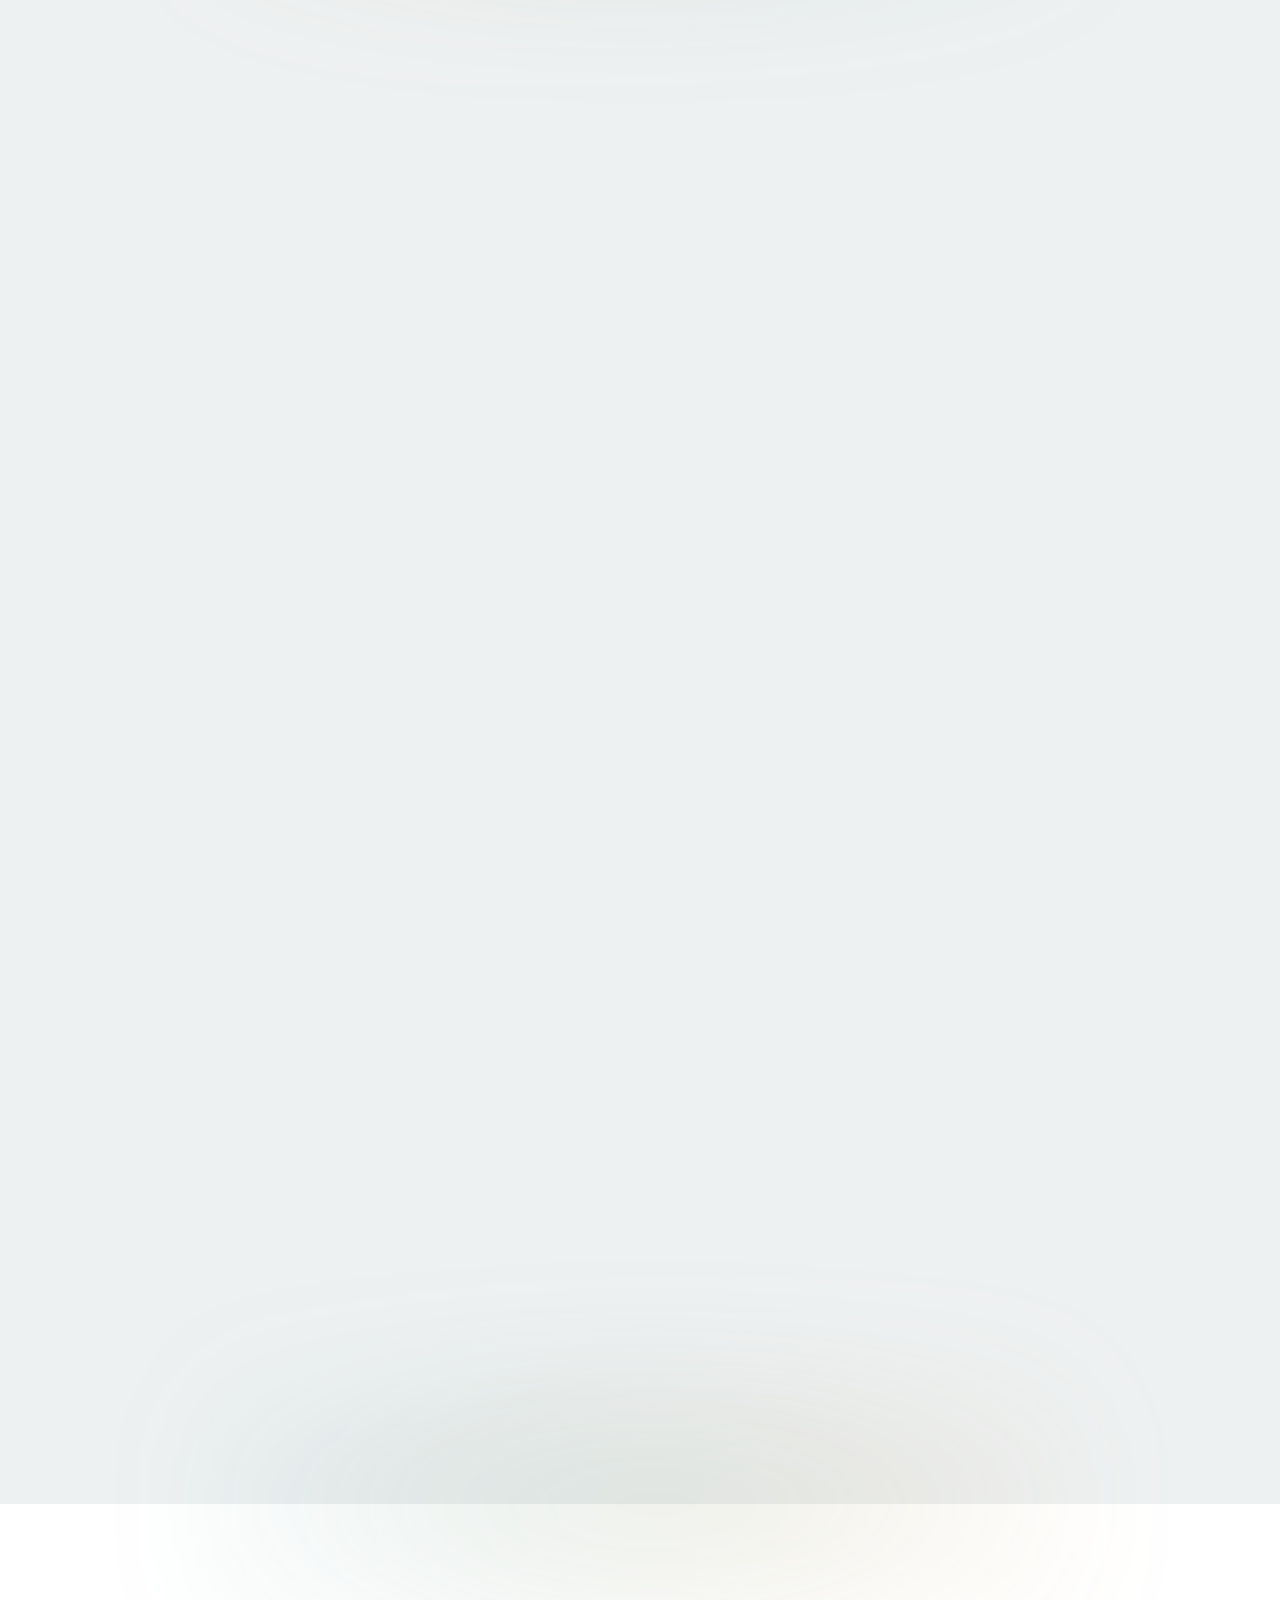
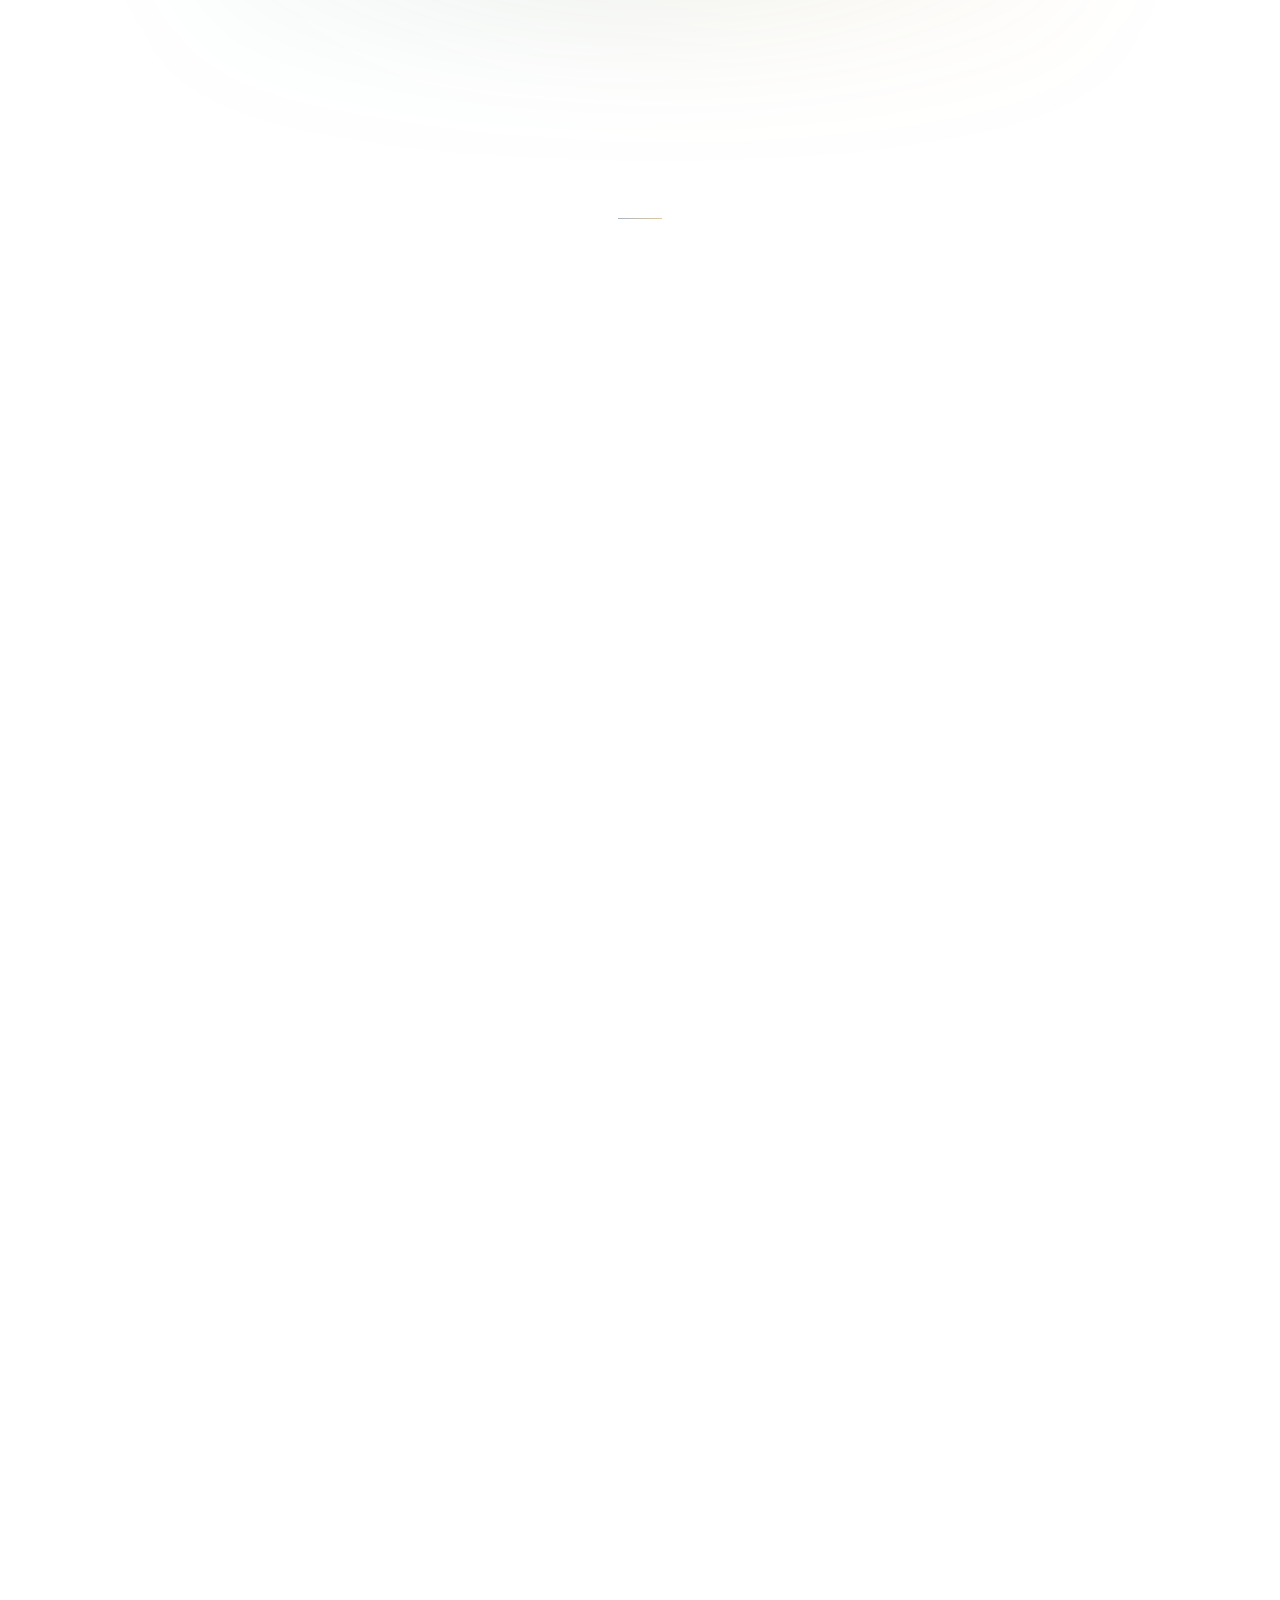
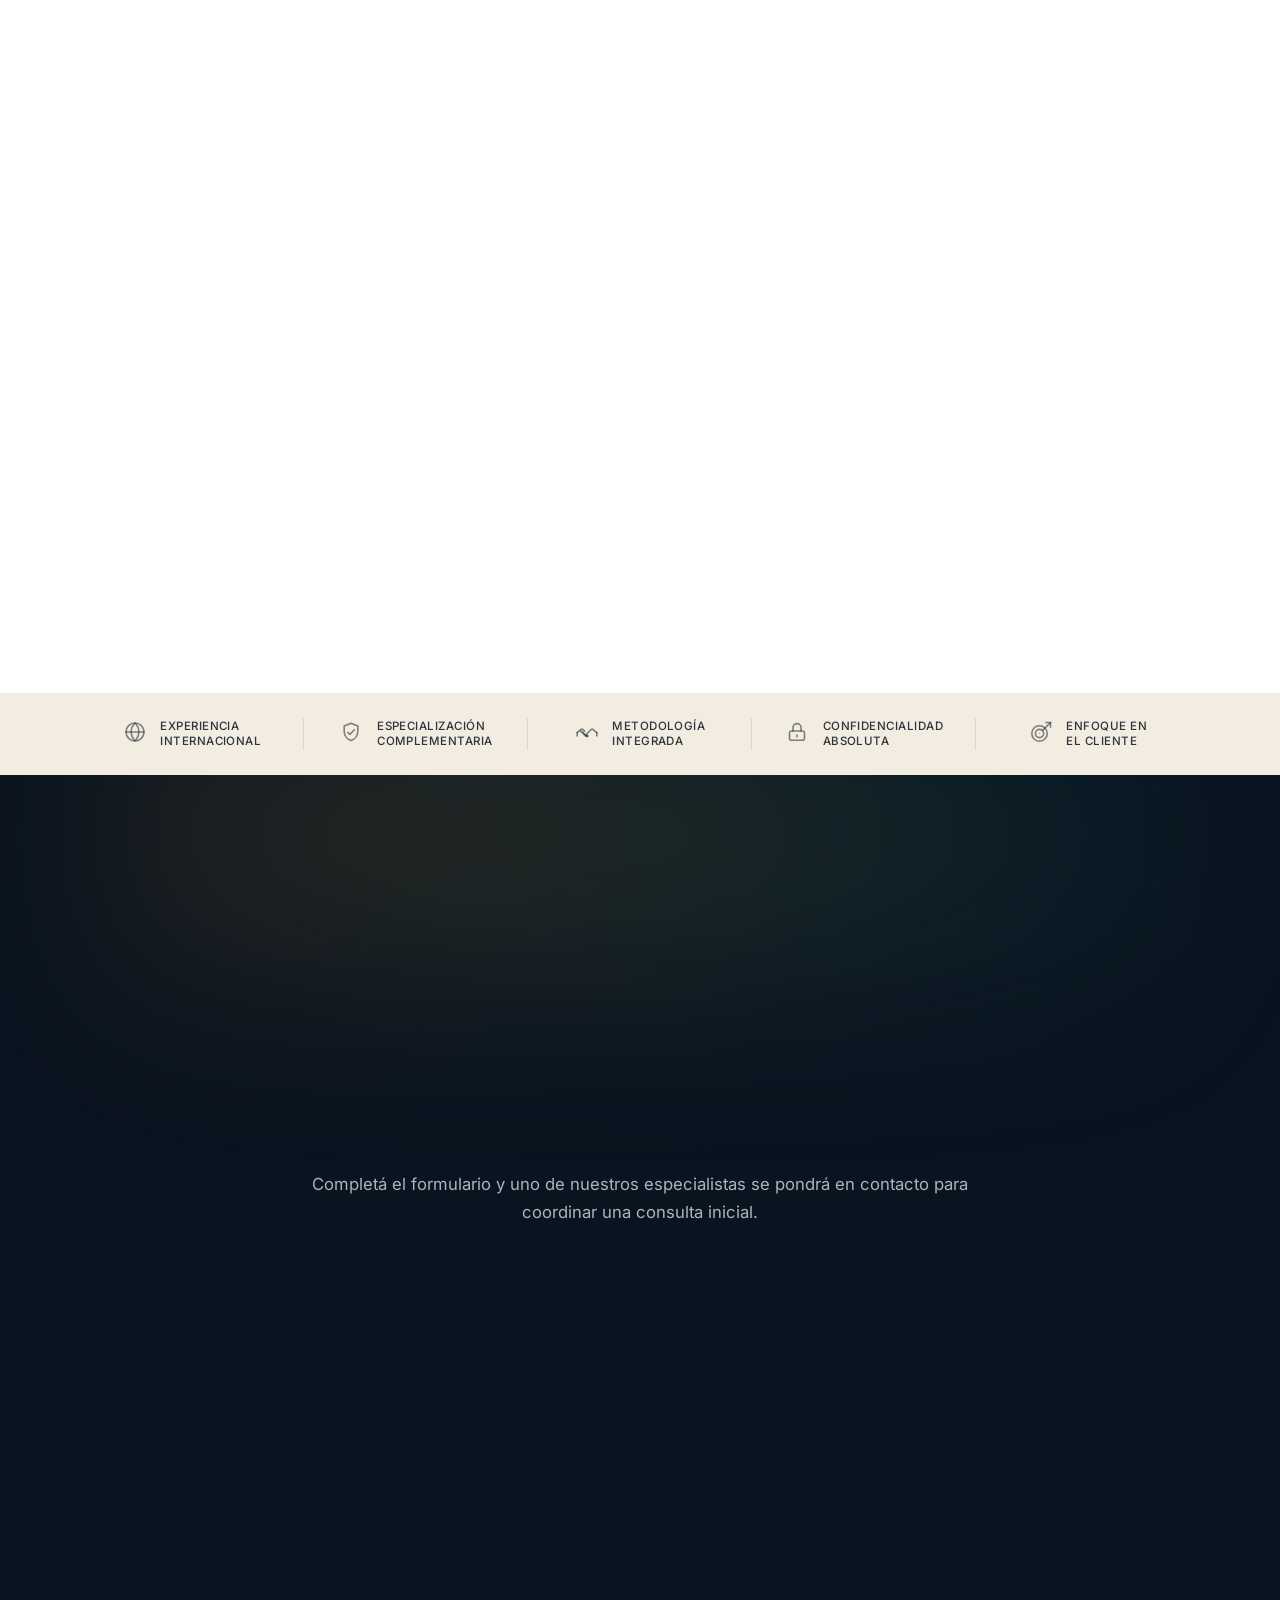
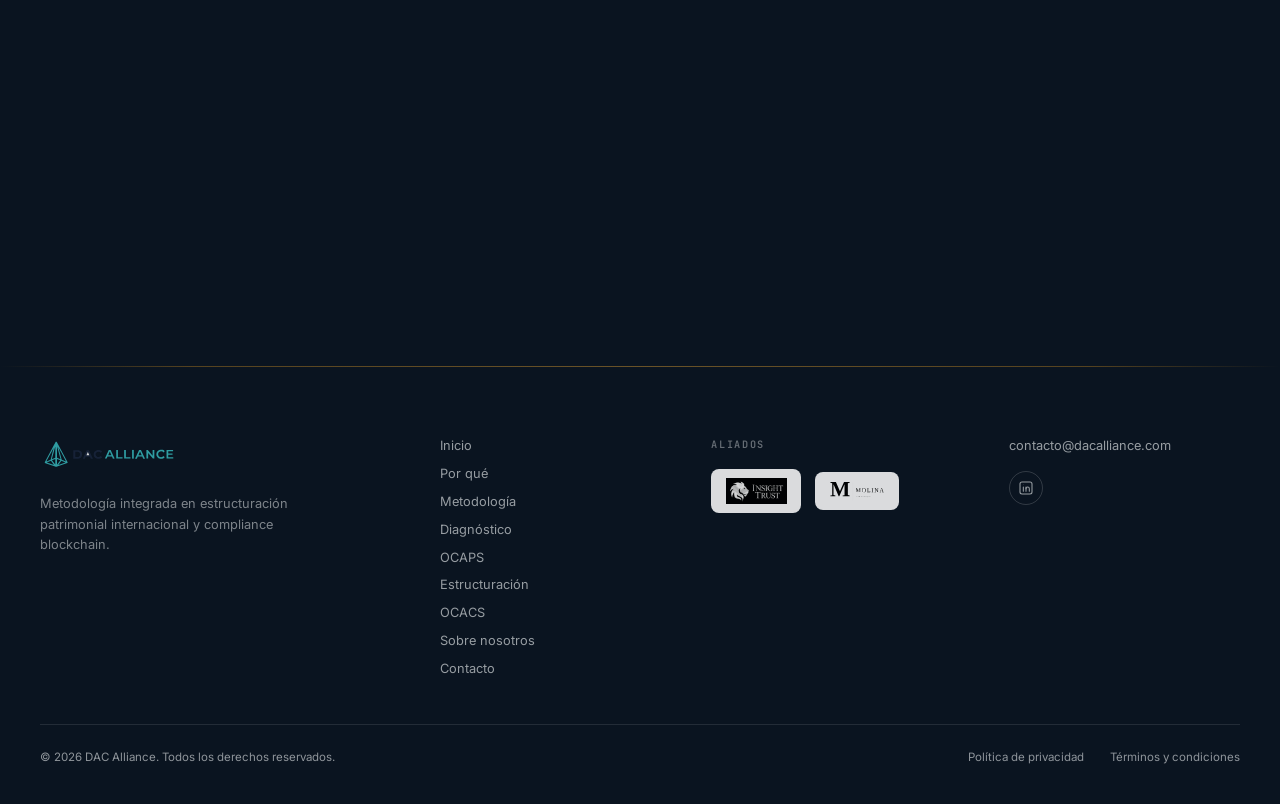
==== commit cf3f3cfc: "ultimos" ====
--- a/index.html
+++ b/index.html
@@ -172,7 +172,11 @@
   <p class="partner-separator-label">Metodología desarrollada conjuntamente por</p>
   <div class="partner-separator-names">
     <a href="https://insight-trust.com/" target="_blank" rel="noopener noreferrer" class="partner-separator-logo-link" aria-label="Insight Trust">
-      <img src="logo_insight.jpg" alt="Insight Trust" class="partner-separator-logo partner-separator-logo--insight">
+      <picture>
+        <source srcset="logo_insight.avif" type="image/avif">
+        <source srcset="logo_insight.webp" type="image/webp">
+        <img src="logo_insight.jpg" alt="Insight Trust" class="partner-separator-logo partner-separator-logo--insight">
+      </picture>
     </a>
     <span class="partner-separator-glyph" aria-hidden="true"></span>
     <a href="https://www.molinalawboutique.es/" target="_blank" rel="noopener noreferrer" class="partner-separator-logo-link" aria-label="Molina Law Boutique">
@@ -452,7 +456,11 @@
 
       <div class="bridge-frame-mobile">
         <div class="bridge-frame-mobile-inner">
-          <img class="bridge-img-mobile" src="puentemobile.png" alt="Arco de piedra del puente, representando la metodología DAC Alliance" loading="lazy">
+          <picture>
+            <source srcset="puentemobile.avif" type="image/avif">
+            <source srcset="puentemobile.webp" type="image/webp">
+            <img class="bridge-img-mobile" src="puentemobile.png" alt="Arco de piedra del puente, representando la metodología DAC Alliance" loading="lazy">
+          </picture>
           <span class="bridge-anchor-mobile bridge-anchor-mobile--left" aria-hidden="true"></span>
           <span class="bridge-anchor-mobile bridge-anchor-mobile--right" aria-hidden="true"></span>
         </div>
@@ -1014,7 +1022,11 @@
   <div class="about-body">
     <div class="about-image-wrap reveal-up">
       <picture>
+        <source media="(max-width: 680px)" srcset="9mobile.avif" type="image/avif">
+        <source media="(max-width: 680px)" srcset="9mobile.webp" type="image/webp">
         <source media="(max-width: 680px)" srcset="9mobile.png">
+        <source srcset="9.avif" type="image/avif">
+        <source srcset="9.webp" type="image/webp">
         <img
           src="9.jpg"
           alt="Alianza DAC Alliance: Insight Trust, especialista en arquitectura patrimonial internacional, y Molina Law Boutique, especialista en compliance y certificación blockchain"
@@ -1042,46 +1054,56 @@
 <div class="icon-bar">
   <div class="icon-bar-inner">
     <div class="icon-bar-item">
-      <svg viewBox="0 0 24 24" fill="none" stroke="currentColor" stroke-width="1.6" stroke-linecap="round" stroke-linejoin="round" aria-hidden="true">
-        <circle cx="12" cy="12" r="9"/>
-        <path d="M3 12h18"/>
-        <path d="M12 3c2.5 2.6 3.9 5.7 3.9 9s-1.4 6.4-3.9 9c-2.5-2.6-3.9-5.7-3.9-9s1.4-6.4 3.9-9z"/>
-      </svg>
+      <span class="icon-bar-icon">
+        <svg viewBox="0 0 24 24" fill="none" stroke="currentColor" stroke-width="1.6" stroke-linecap="round" stroke-linejoin="round" aria-hidden="true">
+          <circle cx="12" cy="12" r="9"/>
+          <path d="M3 12h18"/>
+          <path d="M12 3c2.5 2.6 3.9 5.7 3.9 9s-1.4 6.4-3.9 9c-2.5-2.6-3.9-5.7-3.9-9s1.4-6.4 3.9-9z"/>
+        </svg>
+      </span>
       <span>Experiencia<br>Internacional</span>
     </div>
     <div class="icon-bar-item">
-      <svg viewBox="0 0 24 24" fill="none" stroke="currentColor" stroke-width="1.6" stroke-linecap="round" stroke-linejoin="round" aria-hidden="true">
-        <path d="M12 3.2l6.8 2.9v5.2c0 4.4-2.9 8.1-6.8 9.1-3.9-1-6.8-4.7-6.8-9.1V6.1L12 3.2z"/>
-        <path d="M8.7 12.3l2.2 2.2 4.4-4.7"/>
-      </svg>
+      <span class="icon-bar-icon">
+        <svg viewBox="0 0 24 24" fill="none" stroke="currentColor" stroke-width="1.6" stroke-linecap="round" stroke-linejoin="round" aria-hidden="true">
+          <path d="M12 3.2l6.8 2.9v5.2c0 4.4-2.9 8.1-6.8 9.1-3.9-1-6.8-4.7-6.8-9.1V6.1L12 3.2z"/>
+          <path d="M8.7 12.3l2.2 2.2 4.4-4.7"/>
+        </svg>
+      </span>
       <span>Especialización<br>Complementaria</span>
     </div>
     <div class="icon-bar-item">
-      <svg viewBox="0 0 24 24" fill="none" stroke="currentColor" stroke-width="1.6" stroke-linecap="round" stroke-linejoin="round" aria-hidden="true">
-        <path d="M2.2 12.6l3.6-3c.7-.6 1.7-.6 2.3.1l1.4 1.4"/>
-        <path d="M21.8 12.6l-3.6-3c-.7-.6-1.7-.6-2.3.1l-4.6 4.7c-.5.5-.5 1.3 0 1.8.5.5 1.3.5 1.8 0"/>
-        <path d="M7.5 12l3.3 3.3c.5.5 1.3.5 1.8 0"/>
-        <path d="M5.3 10.7l4.9 4.9c.5.5 1.3.5 1.8 0"/>
-        <path d="M2.2 12.6v3.3M21.8 12.6v3.3"/>
-      </svg>
+      <span class="icon-bar-icon">
+        <svg viewBox="0 0 24 24" fill="none" stroke="currentColor" stroke-width="1.6" stroke-linecap="round" stroke-linejoin="round" aria-hidden="true">
+          <path d="M2.2 12.6l3.6-3c.7-.6 1.7-.6 2.3.1l1.4 1.4"/>
+          <path d="M21.8 12.6l-3.6-3c-.7-.6-1.7-.6-2.3.1l-4.6 4.7c-.5.5-.5 1.3 0 1.8.5.5 1.3.5 1.8 0"/>
+          <path d="M7.5 12l3.3 3.3c.5.5 1.3.5 1.8 0"/>
+          <path d="M5.3 10.7l4.9 4.9c.5.5 1.3.5 1.8 0"/>
+          <path d="M2.2 12.6v3.3M21.8 12.6v3.3"/>
+        </svg>
+      </span>
       <span>Metodología<br>Integrada</span>
     </div>
     <div class="icon-bar-item">
-      <svg viewBox="0 0 24 24" fill="none" stroke="currentColor" stroke-width="1.6" stroke-linecap="round" stroke-linejoin="round" aria-hidden="true">
-        <rect x="4.5" y="11" width="15" height="9.3" rx="2"/>
-        <path d="M8 11V7.6a4 4 0 0 1 8 0V11"/>
-        <path d="M12 15v1.8"/>
-      </svg>
+      <span class="icon-bar-icon">
+        <svg viewBox="0 0 24 24" fill="none" stroke="currentColor" stroke-width="1.6" stroke-linecap="round" stroke-linejoin="round" aria-hidden="true">
+          <rect x="4.5" y="11" width="15" height="9.3" rx="2"/>
+          <path d="M8 11V7.6a4 4 0 0 1 8 0V11"/>
+          <path d="M12 15v1.8"/>
+        </svg>
+      </span>
       <span>Confidencialidad<br>Absoluta</span>
     </div>
     <div class="icon-bar-item">
-      <svg viewBox="0 0 24 24" fill="none" stroke="currentColor" stroke-width="1.6" stroke-linecap="round" stroke-linejoin="round" aria-hidden="true">
-        <circle cx="10.5" cy="13.5" r="7.7"/>
-        <circle cx="10.5" cy="13.5" r="4.1"/>
-        <circle cx="10.5" cy="13.5" r=".5" fill="currentColor" stroke="none"/>
-        <path d="M21.5 2.5l-7.6 7.6"/>
-        <path d="M21.5 2.5h-4.6M21.5 2.5v4.6"/>
-      </svg>
+      <span class="icon-bar-icon">
+        <svg viewBox="0 0 24 24" fill="none" stroke="currentColor" stroke-width="1.6" stroke-linecap="round" stroke-linejoin="round" aria-hidden="true">
+          <circle cx="10.5" cy="13.5" r="7.7"/>
+          <circle cx="10.5" cy="13.5" r="4.1"/>
+          <circle cx="10.5" cy="13.5" r=".5" fill="currentColor" stroke="none"/>
+          <path d="M21.5 2.5l-7.6 7.6"/>
+          <path d="M21.5 2.5h-4.6M21.5 2.5v4.6"/>
+        </svg>
+      </span>
       <span>Enfoque en<br>el Cliente</span>
     </div>
   </div>
@@ -1167,7 +1189,11 @@
       <span class="site-footer-partners-label">Aliados</span>
       <div class="site-footer-partners-logos">
         <a href="https://insight-trust.com/" target="_blank" rel="noopener noreferrer" aria-label="Insight Trust" class="site-footer-partner-chip">
-          <img src="logo_insight.jpg" alt="Insight Trust" class="site-footer-partner-logo site-footer-partner-logo--insight" loading="lazy">
+          <picture>
+            <source srcset="logo_insight.avif" type="image/avif">
+            <source srcset="logo_insight.webp" type="image/webp">
+            <img src="logo_insight.jpg" alt="Insight Trust" class="site-footer-partner-logo site-footer-partner-logo--insight" loading="lazy">
+          </picture>
         </a>
         <a href="https://www.molinalawboutique.es/" target="_blank" rel="noopener noreferrer" aria-label="Molina Law Boutique" class="site-footer-partner-chip">
           <img src="logo_molina.svg" alt="Molina Law Boutique" class="site-footer-partner-logo site-footer-partner-logo--molina" loading="lazy">
--- a/styles.css
+++ b/styles.css
@@ -3558,7 +3558,37 @@
 }
 
 @media (max-width: 680px) {
-  .icon-bar { padding: 1.75rem 0; }
-  .icon-bar-inner { flex-direction: column; gap: 1.25rem; padding: 0 2rem; }
-  .icon-bar-item { justify-content: flex-start; width: 100%; }
-}
+  .icon-bar { padding: 2.25rem 0; }
+  .icon-bar-inner {
+    display: grid;
+    grid-template-columns: 1fr 1fr;
+    column-gap: 1rem;
+    row-gap: 2rem;
+    padding: 0 1.75rem;
+  }
+  .icon-bar-item {
+    flex-direction: column;
+    justify-content: flex-start;
+    width: auto;
+    gap: .65rem;
+    text-align: center;
+  }
+  .icon-bar-item:last-child { grid-column: 1 / -1; }
+  .icon-bar-icon {
+    display: flex;
+    align-items: center;
+    justify-content: center;
+    width: 52px;
+    height: 52px;
+    border-radius: 50%;
+    border: 1.5px solid var(--gold);
+    flex-shrink: 0;
+  }
+  .icon-bar-item svg { width: 22px; height: 22px; }
+  .icon-bar-item span:last-child {
+    font-size: .76rem;
+    line-height: 1.4;
+    letter-spacing: .03em;
+    font-weight: 600;
+  }
+}
